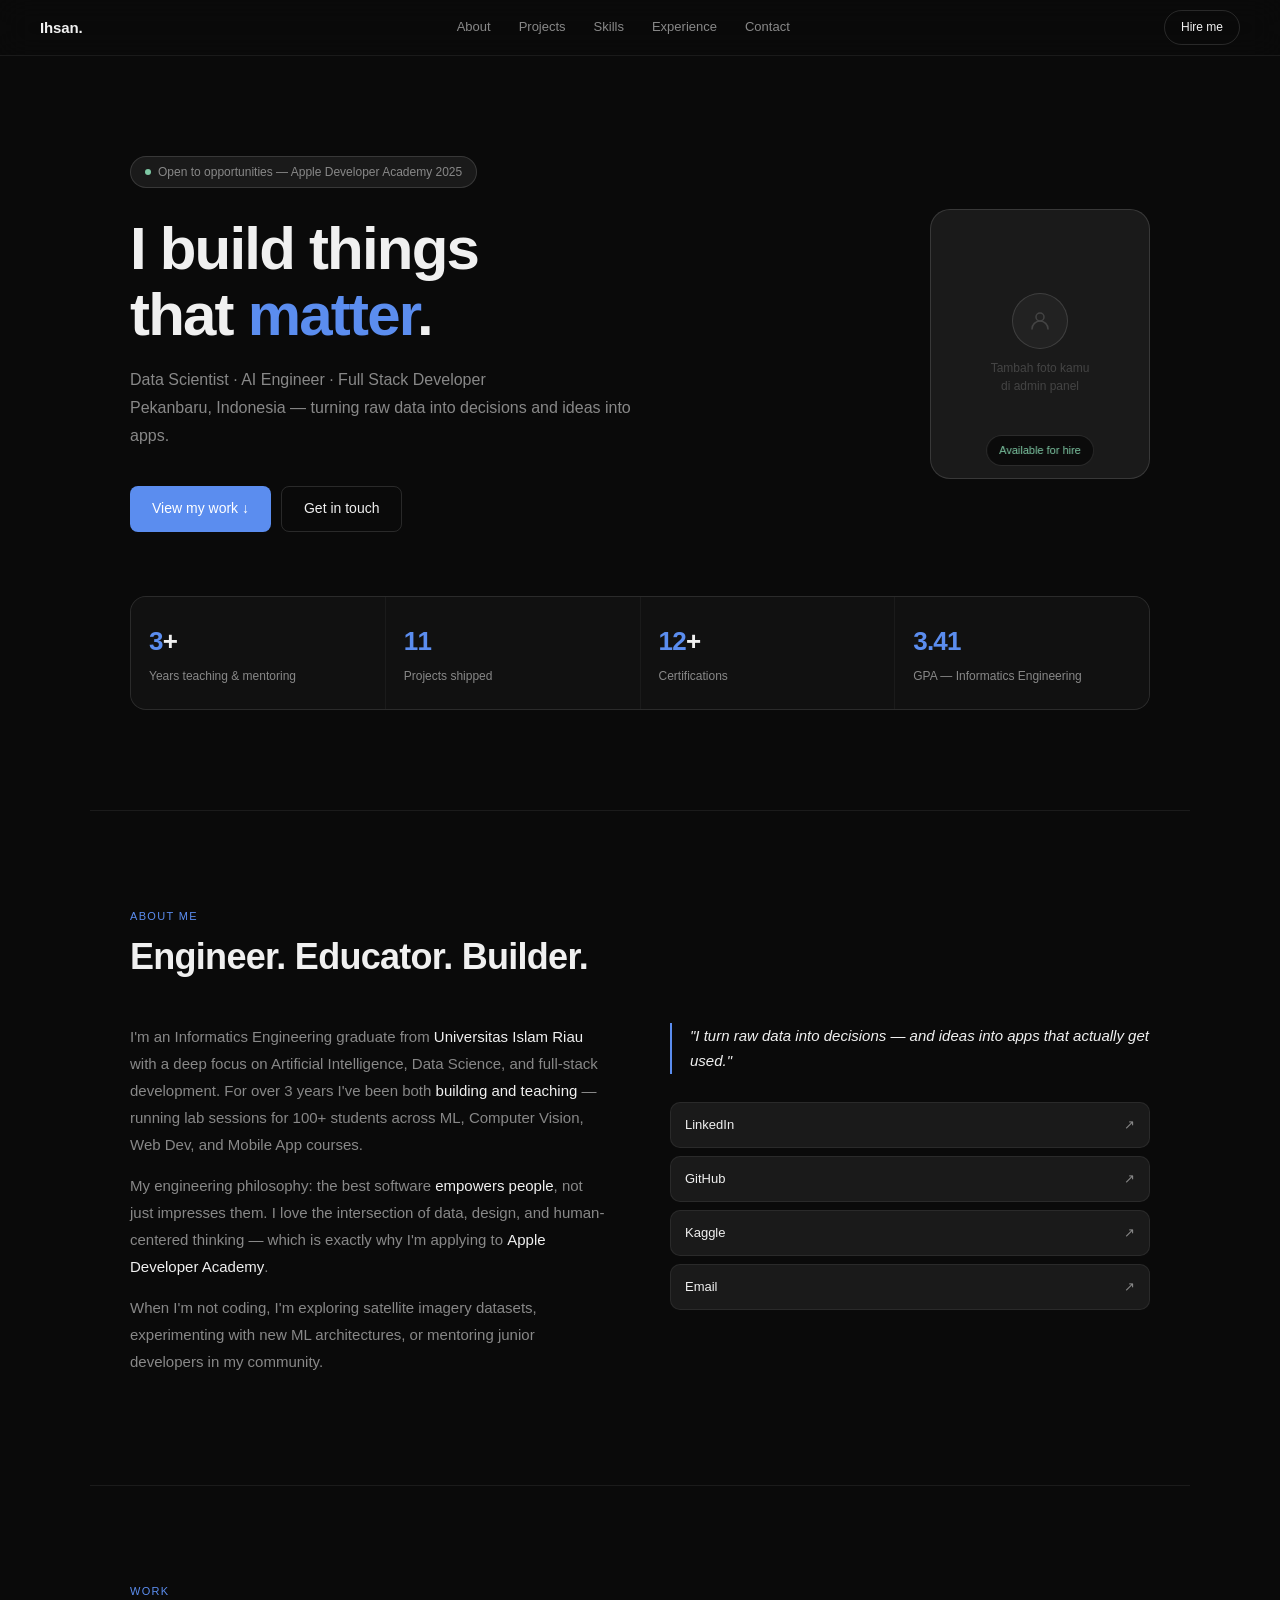
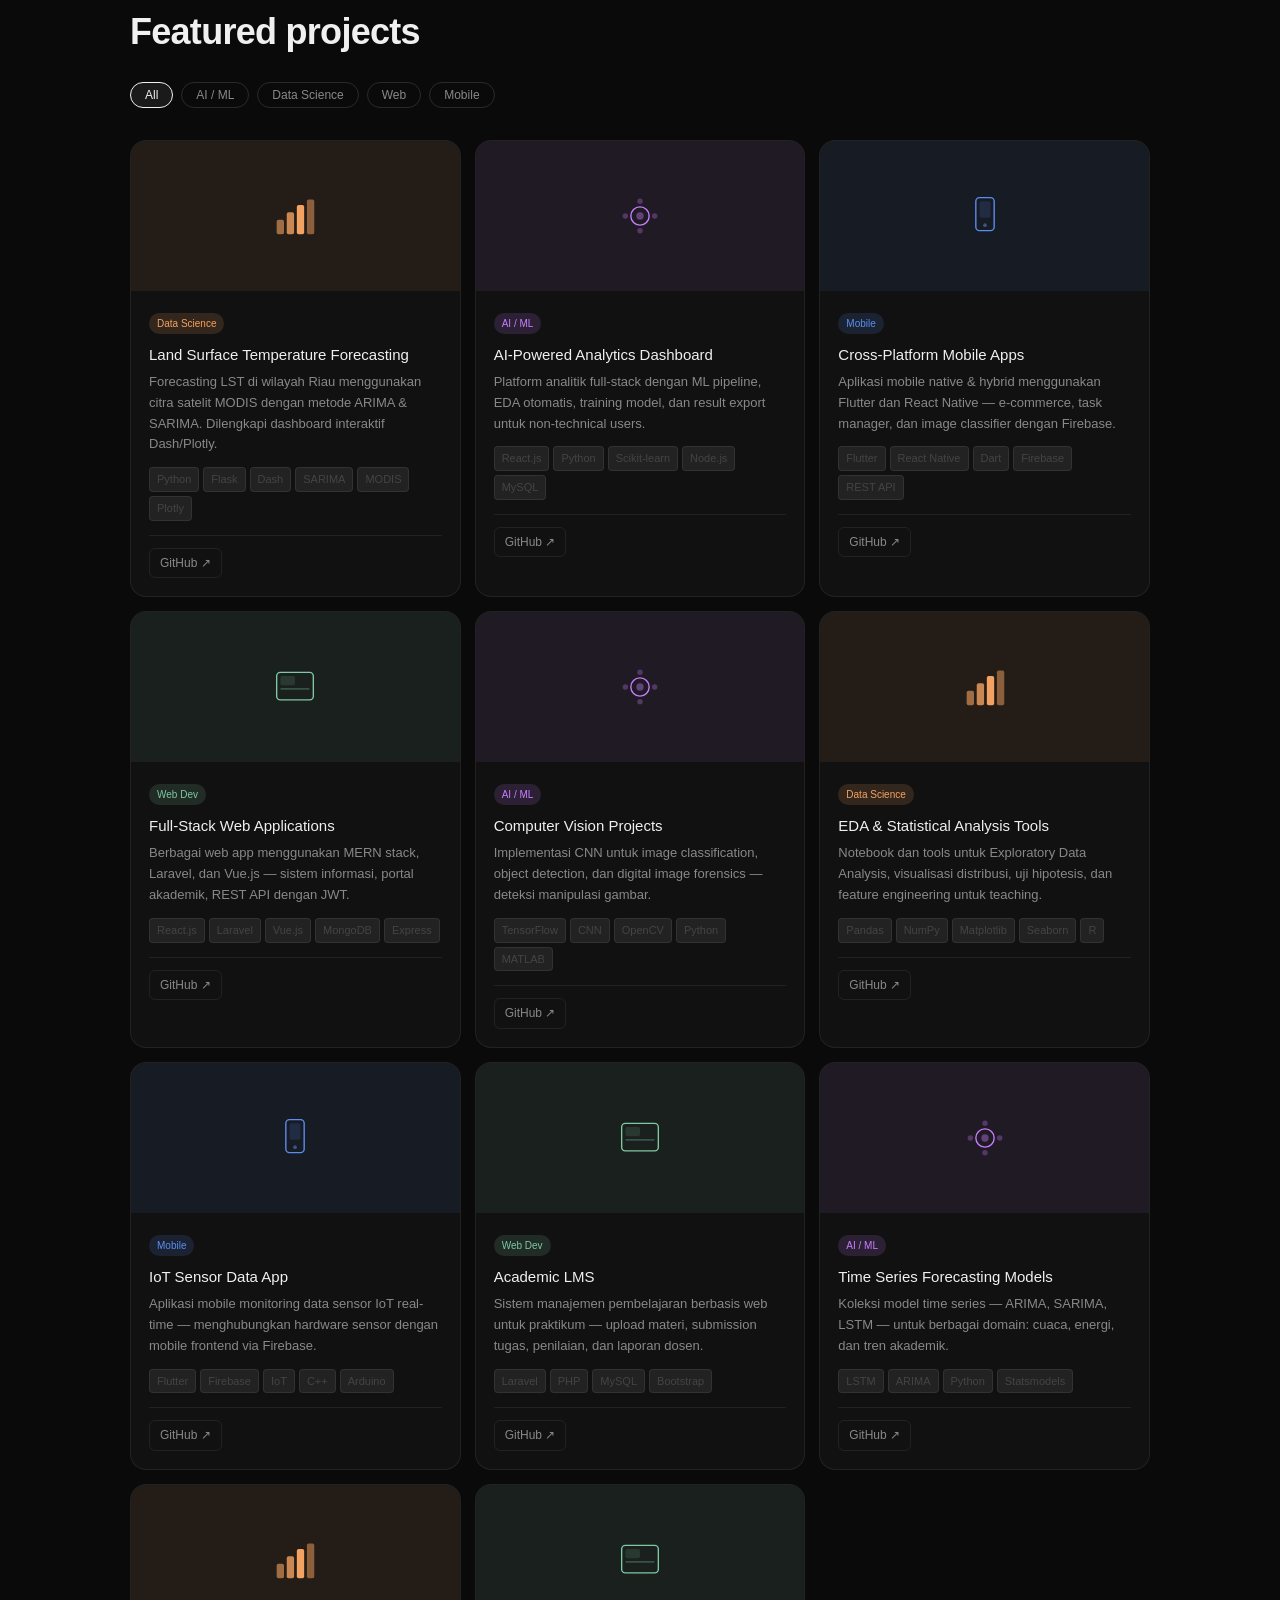
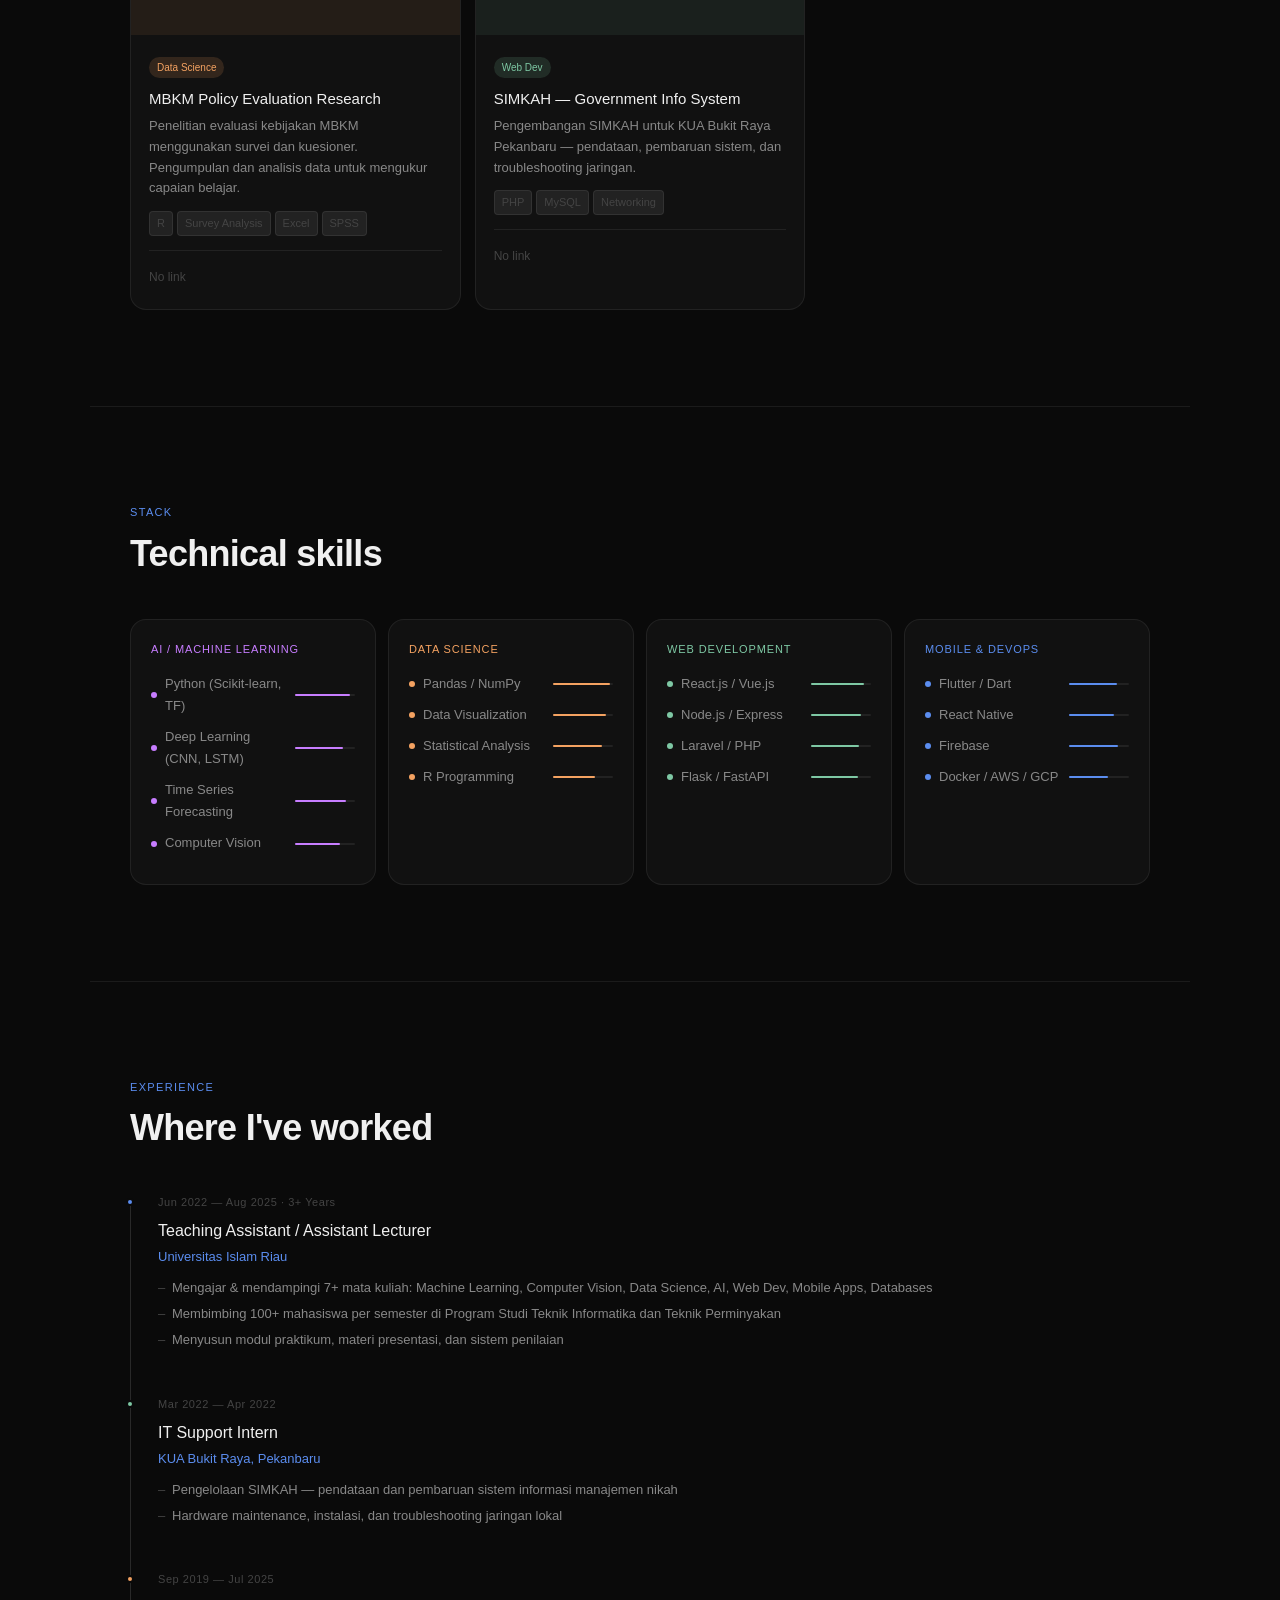
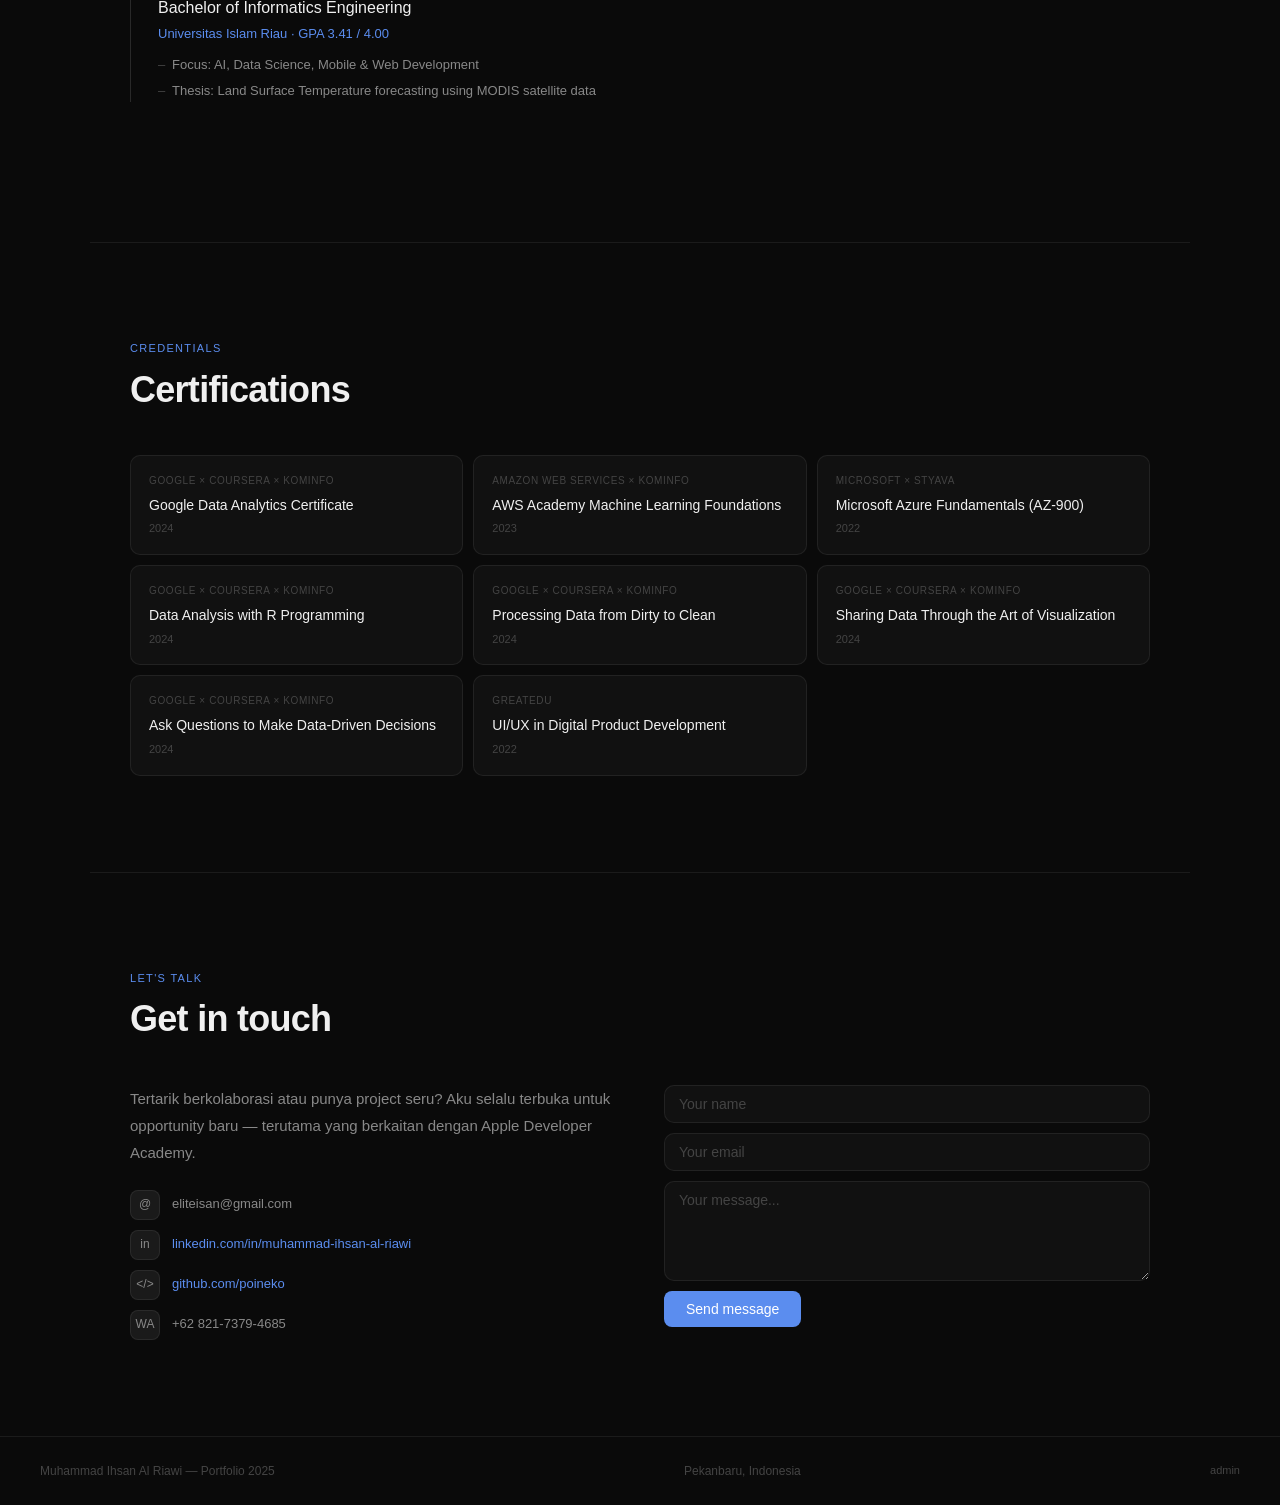
==== index.html @ a451afcf "Update index.html" ====
<!DOCTYPE html>
<html lang="en">
<head>
<meta charset="UTF-8"/>
<meta name="viewport" content="width=device-width, initial-scale=1.0"/>
<title>Muhammad Ihsan Al Riawi — Portfolio</title>
<style>
  :root {
    --bg: #0a0a0a; --bg2: #111; --bg3: #1a1a1a; --bg4: #222;
    --line: rgba(255,255,255,0.07); --line2: rgba(255,255,255,0.13);
    --text: #f0f0f0; --muted: #888; --hint: #444;
    --accent: #5B8DEF; --accent2: #7EC8A4; --accent3: #F4A261; --accent4: #C77DFF;
    --cat-mobile: #5B8DEF; --cat-web: #7EC8A4; --cat-ai: #C77DFF; --cat-ds: #F4A261;
    --r: 10px; --rl: 16px;
  }
  *, *::before, *::after { box-sizing: border-box; margin: 0; padding: 0; }
  html { scroll-behavior: smooth; }
  body { background: var(--bg); color: var(--text); font-family: -apple-system,'SF Pro Text','Helvetica Neue',Arial,sans-serif; font-size: 15px; line-height: 1.7; -webkit-font-smoothing: antialiased; }
  a { color: inherit; text-decoration: none; }

  nav {
    position: sticky; top: 0; z-index: 100;
    background: rgba(10,10,10,0.9); backdrop-filter: blur(16px);
    border-bottom: 0.5px solid var(--line);
    display: flex; align-items: center; justify-content: space-between;
    padding: 0 40px; height: 56px;
  }
  .nav-logo { font-size: 15px; font-weight: 600; letter-spacing: -0.01em; }
  .nav-links { display: flex; gap: 28px; }
  .nav-links a { font-size: 13px; color: var(--muted); transition: color .2s; }
  .nav-links a:hover { color: var(--text); }
  .nav-cta { font-size: 12px; font-weight: 500; padding: 6px 16px; border: 0.5px solid var(--line2); border-radius: 20px; color: var(--text); background: transparent; cursor: pointer; transition: all .2s; }
  .nav-cta:hover { background: var(--bg3); border-color: var(--accent); color: var(--accent); }

  section { padding: 96px 40px; max-width: 1100px; margin: 0 auto; }
  .section-label { font-size: 11px; font-weight: 500; letter-spacing: 0.12em; color: var(--accent); text-transform: uppercase; margin-bottom: 10px; }
  h1 { font-size: clamp(34px, 5.5vw, 60px); font-weight: 600; line-height: 1.1; letter-spacing: -0.03em; }
  h2 { font-size: clamp(24px, 3.5vw, 36px); font-weight: 600; line-height: 1.2; letter-spacing: -0.02em; }

  /* HERO */
  #hero { padding-top: 100px; padding-bottom: 100px; }
  .hero-inner { display: grid; grid-template-columns: 1fr auto; gap: 60px; align-items: center; }
  .hero-badge { display: inline-flex; align-items: center; gap: 7px; background: var(--bg3); border: 0.5px solid var(--line2); border-radius: 20px; padding: 5px 14px; font-size: 12px; color: var(--muted); margin-bottom: 28px; }
  .hero-badge-dot { width: 6px; height: 6px; border-radius: 50%; background: var(--accent2); }
  .hero-title { margin-bottom: 18px; }
  .hero-title span { color: var(--accent); }
  .hero-sub { font-size: 16px; color: var(--muted); max-width: 520px; line-height: 1.75; margin-bottom: 36px; }
  .hero-actions { display: flex; gap: 10px; flex-wrap: wrap; }
  .btn-primary { display: inline-flex; align-items: center; gap: 8px; background: var(--accent); color: #fff; font-size: 14px; font-weight: 500; padding: 10px 22px; border-radius: 8px; border: none; cursor: pointer; transition: opacity .2s; }
  .btn-primary:hover { opacity: .85; }
  .btn-ghost { display: inline-flex; align-items: center; gap: 8px; background: transparent; color: var(--text); font-size: 14px; font-weight: 500; padding: 10px 22px; border-radius: 8px; border: 0.5px solid var(--line2); cursor: pointer; transition: all .2s; }
  .btn-ghost:hover { background: var(--bg3); border-color: var(--accent); }

  /* PHOTO */
  .hero-photo-wrap { flex-shrink: 0; }
  .hero-photo {
    width: 220px; height: 270px; border-radius: 20px;
    border: 0.5px solid var(--line2); overflow: hidden;
    background: var(--bg3); position: relative;
  }
  .hero-photo img { width: 100%; height: 100%; object-fit: cover; object-position: top center; display: block; }
  .hero-photo-placeholder {
    width: 100%; height: 100%; display: flex; flex-direction: column;
    align-items: center; justify-content: center; gap: 10px;
  }
  .photo-icon { width: 56px; height: 56px; border-radius: 50%; background: var(--bg4); border: 0.5px solid var(--line2); display: flex; align-items: center; justify-content: center; }
  .photo-label { font-size: 12px; color: var(--hint); text-align: center; line-height: 1.5; }
  .hero-photo-badge {
    position: absolute; bottom: 12px; left: 50%; transform: translateX(-50%);
    background: rgba(10,10,10,0.85); backdrop-filter: blur(8px);
    border: 0.5px solid var(--line2); border-radius: 20px;
    padding: 5px 12px; white-space: nowrap;
    font-size: 11px; font-weight: 500; color: var(--accent2);
  }

  /* STATS */
  .hero-stats { display: grid; grid-template-columns: repeat(4,1fr); gap: 1px; background: var(--line); border: 0.5px solid var(--line); border-radius: var(--rl); overflow: hidden; margin-top: 64px; }
  .stat-cell { background: var(--bg2); padding: 22px 18px; }
  .stat-num { font-size: 26px; font-weight: 600; letter-spacing: -0.03em; }
  .stat-num span { color: var(--accent); }
  .stat-label { font-size: 12px; color: var(--muted); margin-top: 3px; }

  /* ABOUT */
  #about { border-top: 0.5px solid var(--line); }
  .about-grid { display: grid; grid-template-columns: 1fr 1fr; gap: 60px; align-items: start; margin-top: 44px; }
  .about-text p { color: var(--muted); margin-bottom: 14px; font-size: 15px; line-height: 1.8; }
  .about-text p strong { color: var(--text); font-weight: 500; }
  .about-quote { border-left: 2px solid var(--accent); padding-left: 18px; font-size: 15px; font-style: italic; color: var(--text); line-height: 1.7; margin-bottom: 28px; }
  .about-links { display: flex; flex-direction: column; gap: 8px; }
  .about-link { display: flex; align-items: center; justify-content: space-between; padding: 11px 14px; background: var(--bg3); border: 0.5px solid var(--line); border-radius: var(--r); font-size: 13px; color: var(--muted); transition: all .2s; }
  .about-link:hover { border-color: var(--line2); color: var(--text); }
  .about-link-name { font-weight: 500; color: var(--text); }

  /* PROJECTS */
  #projects { border-top: 0.5px solid var(--line); }
  .filter-bar { display: flex; gap: 8px; flex-wrap: wrap; margin: 28px 0 32px; }
  .filter-btn { font-size: 12px; font-weight: 500; padding: 5px 14px; border-radius: 20px; border: 0.5px solid var(--line2); background: transparent; color: var(--muted); cursor: pointer; transition: all .18s; }
  .filter-btn.active, .filter-btn:hover { color: var(--text); border-color: var(--text); background: var(--bg3); }
  .filter-btn[data-cat="mobile"].active { border-color: var(--cat-mobile); color: var(--cat-mobile); background: rgba(91,141,239,.1); }
  .filter-btn[data-cat="web"].active    { border-color: var(--cat-web); color: var(--cat-web); background: rgba(126,200,164,.1); }
  .filter-btn[data-cat="ai"].active     { border-color: var(--cat-ai); color: var(--cat-ai); background: rgba(199,125,255,.1); }
  .filter-btn[data-cat="ds"].active     { border-color: var(--cat-ds); color: var(--cat-ds); background: rgba(244,162,97,.1); }

  .projects-grid { display: grid; grid-template-columns: repeat(auto-fill, minmax(310px,1fr)); gap: 14px; }
  .project-card { background: var(--bg2); border: 0.5px solid var(--line); border-radius: var(--rl); overflow: hidden; transition: border-color .2s, transform .2s; }
  .project-card:hover { border-color: var(--line2); transform: translateY(-2px); }
  .project-card.hidden { display: none; }

  .project-thumb { height: 150px; display: flex; align-items: center; justify-content: center; position: relative; overflow: hidden; }
  .project-thumb img { width: 100%; height: 100%; object-fit: cover; }
  .project-thumb-placeholder { display: flex; flex-direction: column; align-items: center; justify-content: center; gap: 8px; width: 100%; height: 100%; }
  .project-thumb-icon { width: 44px; height: 44px; }
  .thumb-mobile { background: rgba(91,141,239,.08); }
  .thumb-web    { background: rgba(126,200,164,.08); }
  .thumb-ai     { background: rgba(199,125,255,.08); }
  .thumb-ds     { background: rgba(244,162,97,.08); }
  .project-body { padding: 18px; }
  .project-cat-badge { font-size: 10px; font-weight: 500; padding: 2px 8px; border-radius: 20px; display: inline-flex; margin-bottom: 8px; }
  .badge-mobile { background: rgba(91,141,239,.15); color: #5B8DEF; }
  .badge-web    { background: rgba(126,200,164,.15); color: #7EC8A4; }
  .badge-ai     { background: rgba(199,125,255,.15); color: #C77DFF; }
  .badge-ds     { background: rgba(244,162,97,.15); color: #F4A261; }
  .project-title { font-size: 15px; font-weight: 500; color: var(--text); margin-bottom: 5px; }
  .project-desc { font-size: 13px; color: var(--muted); line-height: 1.6; margin-bottom: 12px; }
  .project-tags { display: flex; flex-wrap: wrap; gap: 4px; margin-bottom: 14px; }
  .project-tag { font-size: 11px; padding: 2px 7px; border-radius: 4px; background: var(--bg4); color: var(--hint); border: 0.5px solid var(--line); }
  .project-footer { display: flex; gap: 8px; padding-top: 12px; border-top: 0.5px solid var(--line); }
  .proj-link { font-size: 12px; color: var(--muted); display: inline-flex; align-items: center; gap: 4px; padding: 4px 10px; border: 0.5px solid var(--line); border-radius: 6px; transition: all .15s; }
  .proj-link:hover { border-color: var(--line2); color: var(--text); }

  /* SKILLS */
  #skills { border-top: 0.5px solid var(--line); }
  .skills-grid { display: grid; grid-template-columns: repeat(auto-fill, minmax(220px,1fr)); gap: 12px; margin-top: 44px; }
  .skill-group { background: var(--bg2); border: 0.5px solid var(--line); border-radius: var(--rl); padding: 20px; }
  .skill-group-label { font-size: 11px; font-weight: 500; letter-spacing: 0.08em; text-transform: uppercase; margin-bottom: 14px; }
  .skill-item { display: flex; align-items: center; gap: 8px; margin-bottom: 9px; }
  .skill-dot { width: 6px; height: 6px; border-radius: 50%; flex-shrink: 0; }
  .skill-name { font-size: 13px; color: var(--muted); flex: 1; }
  .skill-bar-wrap { width: 60px; height: 2px; background: var(--bg4); border-radius: 2px; flex-shrink: 0; }
  .skill-bar { height: 2px; border-radius: 2px; }

  /* EXPERIENCE */
  #experience { border-top: 0.5px solid var(--line); }
  .timeline { margin-top: 44px; position: relative; padding-left: 28px; }
  .timeline::before { content: ''; position: absolute; left: 0; top: 8px; bottom: 0; width: 0.5px; background: var(--line2); }
  .timeline-item { position: relative; margin-bottom: 44px; }
  .timeline-dot { position: absolute; left: -32px; top: 5px; width: 8px; height: 8px; border-radius: 50%; background: var(--accent); border: 2px solid var(--bg); }
  .timeline-period { font-size: 11px; color: var(--hint); margin-bottom: 5px; font-weight: 500; letter-spacing: 0.05em; }
  .timeline-role { font-size: 16px; font-weight: 500; color: var(--text); margin-bottom: 2px; }
  .timeline-org { font-size: 13px; color: var(--accent); margin-bottom: 10px; }
  .timeline-bullets { list-style: none; }
  .timeline-bullets li { font-size: 13px; color: var(--muted); padding-left: 14px; position: relative; margin-bottom: 5px; line-height: 1.6; }
  .timeline-bullets li::before { content: '–'; position: absolute; left: 0; color: var(--hint); }

  /* CERTS */
  #certifications { border-top: 0.5px solid var(--line); }
  .certs-grid { display: grid; grid-template-columns: repeat(auto-fill, minmax(250px,1fr)); gap: 10px; margin-top: 44px; }
  .cert-card { background: var(--bg2); border: 0.5px solid var(--line); border-radius: var(--r); padding: 16px 18px; transition: border-color .2s; }
  .cert-card:hover { border-color: var(--line2); }
  .cert-issuer { font-size: 10px; font-weight: 500; letter-spacing: 0.06em; color: var(--hint); text-transform: uppercase; margin-bottom: 7px; }
  .cert-name { font-size: 14px; font-weight: 500; color: var(--text); margin-bottom: 4px; line-height: 1.4; }
  .cert-year { font-size: 11px; color: var(--hint); }

  /* CONTACT */
  #contact { border-top: 0.5px solid var(--line); }
  .contact-wrap { margin-top: 44px; display: grid; grid-template-columns: 1fr 1fr; gap: 48px; align-items: start; }
  .contact-intro { font-size: 15px; color: var(--muted); line-height: 1.8; margin-bottom: 24px; }
  .contact-info-list { display: flex; flex-direction: column; gap: 10px; }
  .contact-info-item { display: flex; align-items: center; gap: 12px; font-size: 13px; color: var(--muted); }
  .contact-info-icon { width: 30px; height: 30px; border-radius: 8px; background: var(--bg3); border: 0.5px solid var(--line); display: flex; align-items: center; justify-content: center; font-size: 12px; font-weight: 500; flex-shrink: 0; color: var(--muted); }
  .contact-form { display: flex; flex-direction: column; gap: 10px; }
  .contact-form input, .contact-form textarea { background: var(--bg2); border: 0.5px solid var(--line); border-radius: var(--r); padding: 10px 14px; color: var(--text); font-size: 14px; font-family: inherit; outline: none; transition: border-color .2s; resize: vertical; }
  .contact-form input:focus, .contact-form textarea:focus { border-color: var(--accent); }
  .contact-form input::placeholder, .contact-form textarea::placeholder { color: var(--hint); }
  .contact-form textarea { min-height: 100px; }
  .send-btn { align-self: flex-start; background: var(--accent); color: #fff; font-size: 14px; font-weight: 500; padding: 10px 22px; border: none; border-radius: 8px; cursor: pointer; transition: opacity .2s; }
  .send-btn:hover { opacity: .85; }
  .form-success { display: none; background: rgba(126,200,164,.1); border: 0.5px solid rgba(126,200,164,.3); border-radius: var(--r); padding: 12px 16px; font-size: 13px; color: var(--accent2); }

  footer { border-top: 0.5px solid var(--line); padding: 24px 40px; display: flex; align-items: center; justify-content: space-between; font-size: 12px; color: var(--hint); }

  @media (max-width: 768px) {
    nav { padding: 0 20px; }
    .nav-links { display: none; }
    section { padding: 64px 20px; }
    .hero-inner { grid-template-columns: 1fr; }
    .hero-photo-wrap { display: none; }
    .hero-stats { grid-template-columns: repeat(2,1fr); }
    .about-grid { grid-template-columns: 1fr; gap: 32px; }
    .projects-grid { grid-template-columns: 1fr; }
    .contact-wrap { grid-template-columns: 1fr; }
    footer { flex-direction: column; gap: 6px; text-align: center; }
  }
</style>
</head>
<body>

<nav>
  <span class="nav-logo">Ihsan.</span>
  <div class="nav-links">
    <a href="#about">About</a>
    <a href="#projects">Projects</a>
    <a href="#skills">Skills</a>
    <a href="#experience">Experience</a>
    <a href="#contact">Contact</a>
  </div>
  <a href="mailto:eliteisan@gmail.com" class="nav-cta">Hire me</a>
</nav>

<!-- HERO -->
<section id="hero">
  <div class="hero-inner">
    <div class="hero-left">
      <div class="hero-badge">
        <div class="hero-badge-dot"></div>
        Open to opportunities — Apple Developer Academy 2025
      </div>
      <h1 class="hero-title">
        I build things<br>that <span>matter</span>.
      </h1>
      <p class="hero-sub">
        Data Scientist · AI Engineer · Full Stack Developer<br>
        Pekanbaru, Indonesia — turning raw data into decisions and ideas into apps.
      </p>
      <div class="hero-actions">
        <a href="#projects" class="btn-primary">View my work ↓</a>
        <a href="#contact" class="btn-ghost">Get in touch</a>
      </div>
    </div>
    <div class="hero-photo-wrap">
      <div class="hero-photo" id="heroPhotoWrap">
        <!-- Ganti src dengan path foto kamu, contoh: src="foto.jpg" -->
        <img src="" id="heroPhotoImg" alt="Muhammad Ihsan Al Riawi" style="display:none;"
             onerror="this.style.display='none'; document.getElementById('heroPh').style.display='flex';">
        <div class="hero-photo-placeholder" id="heroPh">
          <div class="photo-icon">
            <svg width="24" height="24" viewBox="0 0 24 24" fill="none" style="width:24px;height:24px;">
              <circle cx="12" cy="8" r="4" stroke="#444" stroke-width="1.5"/>
              <path d="M4 20 C4 15.6 7.6 12 12 12 C16.4 12 20 15.6 20 20" stroke="#444" stroke-width="1.5" stroke-linecap="round"/>
            </svg>
          </div>
          <span class="photo-label">Tambah foto kamu<br>di admin panel</span>
        </div>
        <div class="hero-photo-badge">Available for hire</div>
      </div>
    </div>
  </div>

  <div class="hero-stats">
    <div class="stat-cell">
      <div class="stat-num"><span>3</span>+</div>
      <div class="stat-label">Years teaching & mentoring</div>
    </div>
    <div class="stat-cell">
      <div class="stat-num" id="statProjects"><span>0</span></div>
      <div class="stat-label">Projects shipped</div>
    </div>
    <div class="stat-cell">
      <div class="stat-num"><span>12</span>+</div>
      <div class="stat-label">Certifications</div>
    </div>
    <div class="stat-cell">
      <div class="stat-num"><span>3.41</span></div>
      <div class="stat-label">GPA — Informatics Engineering</div>
    </div>
  </div>
</section>

<!-- ABOUT -->
<section id="about">
  <div class="section-label">About me</div>
  <h2>Engineer. Educator. Builder.</h2>
  <div class="about-grid">
    <div class="about-text">
      <p>I'm an Informatics Engineering graduate from <strong>Universitas Islam Riau</strong> with a deep focus on Artificial Intelligence, Data Science, and full-stack development. For over 3 years I've been both <strong>building and teaching</strong> — running lab sessions for 100+ students across ML, Computer Vision, Web Dev, and Mobile App courses.</p>
      <p>My engineering philosophy: the best software <strong>empowers people</strong>, not just impresses them. I love the intersection of data, design, and human-centered thinking — which is exactly why I'm applying to <strong>Apple Developer Academy</strong>.</p>
      <p>When I'm not coding, I'm exploring satellite imagery datasets, experimenting with new ML architectures, or mentoring junior developers in my community.</p>
    </div>
    <div>
      <blockquote class="about-quote">"I turn raw data into decisions — and ideas into apps that actually get used."</blockquote>
      <div class="about-links">
        <a href="https://linkedin.com/in/muhammad-ihsan-al-riawi" class="about-link" target="_blank"><span class="about-link-name">LinkedIn</span><span>↗</span></a>
        <a href="https://github.com/poineko" class="about-link" target="_blank"><span class="about-link-name">GitHub</span><span>↗</span></a>
        <a href="https://kaggle.com/itpoii" class="about-link" target="_blank"><span class="about-link-name">Kaggle</span><span>↗</span></a>
        <a href="mailto:eliteisan@gmail.com" class="about-link"><span class="about-link-name">Email</span><span>↗</span></a>
      </div>
    </div>
  </div>
</section>

<!-- PROJECTS -->
<section id="projects">
  <div class="section-label">Work</div>
  <h2>Featured projects</h2>
  <div class="filter-bar">
    <button class="filter-btn active" data-cat="all">All</button>
    <button class="filter-btn" data-cat="ai">AI / ML</button>
    <button class="filter-btn" data-cat="ds">Data Science</button>
    <button class="filter-btn" data-cat="web">Web</button>
    <button class="filter-btn" data-cat="mobile">Mobile</button>
  </div>
  <div class="projects-grid" id="projectsGrid"></div>
</section>

<!-- SKILLS -->
<section id="skills">
  <div class="section-label">Stack</div>
  <h2>Technical skills</h2>
  <div class="skills-grid">
    <div class="skill-group">
      <div class="skill-group-label" style="color:var(--cat-ai)">AI / Machine Learning</div>
      <div class="skill-item"><div class="skill-dot" style="background:var(--cat-ai)"></div><span class="skill-name">Python (Scikit-learn, TF)</span><div class="skill-bar-wrap"><div class="skill-bar" style="width:92%;background:var(--cat-ai)"></div></div></div>
      <div class="skill-item"><div class="skill-dot" style="background:var(--cat-ai)"></div><span class="skill-name">Deep Learning (CNN, LSTM)</span><div class="skill-bar-wrap"><div class="skill-bar" style="width:80%;background:var(--cat-ai)"></div></div></div>
      <div class="skill-item"><div class="skill-dot" style="background:var(--cat-ai)"></div><span class="skill-name">Time Series Forecasting</span><div class="skill-bar-wrap"><div class="skill-bar" style="width:85%;background:var(--cat-ai)"></div></div></div>
      <div class="skill-item"><div class="skill-dot" style="background:var(--cat-ai)"></div><span class="skill-name">Computer Vision</span><div class="skill-bar-wrap"><div class="skill-bar" style="width:75%;background:var(--cat-ai)"></div></div></div>
    </div>
    <div class="skill-group">
      <div class="skill-group-label" style="color:var(--cat-ds)">Data Science</div>
      <div class="skill-item"><div class="skill-dot" style="background:var(--cat-ds)"></div><span class="skill-name">Pandas / NumPy</span><div class="skill-bar-wrap"><div class="skill-bar" style="width:95%;background:var(--cat-ds)"></div></div></div>
      <div class="skill-item"><div class="skill-dot" style="background:var(--cat-ds)"></div><span class="skill-name">Data Visualization</span><div class="skill-bar-wrap"><div class="skill-bar" style="width:88%;background:var(--cat-ds)"></div></div></div>
      <div class="skill-item"><div class="skill-dot" style="background:var(--cat-ds)"></div><span class="skill-name">Statistical Analysis</span><div class="skill-bar-wrap"><div class="skill-bar" style="width:82%;background:var(--cat-ds)"></div></div></div>
      <div class="skill-item"><div class="skill-dot" style="background:var(--cat-ds)"></div><span class="skill-name">R Programming</span><div class="skill-bar-wrap"><div class="skill-bar" style="width:70%;background:var(--cat-ds)"></div></div></div>
    </div>
    <div class="skill-group">
      <div class="skill-group-label" style="color:var(--cat-web)">Web Development</div>
      <div class="skill-item"><div class="skill-dot" style="background:var(--cat-web)"></div><span class="skill-name">React.js / Vue.js</span><div class="skill-bar-wrap"><div class="skill-bar" style="width:88%;background:var(--cat-web)"></div></div></div>
      <div class="skill-item"><div class="skill-dot" style="background:var(--cat-web)"></div><span class="skill-name">Node.js / Express</span><div class="skill-bar-wrap"><div class="skill-bar" style="width:83%;background:var(--cat-web)"></div></div></div>
      <div class="skill-item"><div class="skill-dot" style="background:var(--cat-web)"></div><span class="skill-name">Laravel / PHP</span><div class="skill-bar-wrap"><div class="skill-bar" style="width:80%;background:var(--cat-web)"></div></div></div>
      <div class="skill-item"><div class="skill-dot" style="background:var(--cat-web)"></div><span class="skill-name">Flask / FastAPI</span><div class="skill-bar-wrap"><div class="skill-bar" style="width:78%;background:var(--cat-web)"></div></div></div>
    </div>
    <div class="skill-group">
      <div class="skill-group-label" style="color:var(--cat-mobile)">Mobile & DevOps</div>
      <div class="skill-item"><div class="skill-dot" style="background:var(--cat-mobile)"></div><span class="skill-name">Flutter / Dart</span><div class="skill-bar-wrap"><div class="skill-bar" style="width:80%;background:var(--cat-mobile)"></div></div></div>
      <div class="skill-item"><div class="skill-dot" style="background:var(--cat-mobile)"></div><span class="skill-name">React Native</span><div class="skill-bar-wrap"><div class="skill-bar" style="width:75%;background:var(--cat-mobile)"></div></div></div>
      <div class="skill-item"><div class="skill-dot" style="background:var(--cat-mobile)"></div><span class="skill-name">Firebase</span><div class="skill-bar-wrap"><div class="skill-bar" style="width:82%;background:var(--cat-mobile)"></div></div></div>
      <div class="skill-item"><div class="skill-dot" style="background:var(--cat-mobile)"></div><span class="skill-name">Docker / AWS / GCP</span><div class="skill-bar-wrap"><div class="skill-bar" style="width:65%;background:var(--cat-mobile)"></div></div></div>
    </div>
  </div>
</section>

<!-- EXPERIENCE -->
<section id="experience">
  <div class="section-label">Experience</div>
  <h2>Where I've worked</h2>
  <div class="timeline">
    <div class="timeline-item">
      <div class="timeline-dot"></div>
      <div class="timeline-period">Jun 2022 — Aug 2025 · 3+ Years</div>
      <div class="timeline-role">Teaching Assistant / Assistant Lecturer</div>
      <div class="timeline-org">Universitas Islam Riau</div>
      <ul class="timeline-bullets">
        <li>Mengajar & mendampingi 7+ mata kuliah: Machine Learning, Computer Vision, Data Science, AI, Web Dev, Mobile Apps, Databases</li>
        <li>Membimbing 100+ mahasiswa per semester di Program Studi Teknik Informatika dan Teknik Perminyakan</li>
        <li>Menyusun modul praktikum, materi presentasi, dan sistem penilaian</li>
      </ul>
    </div>
    <div class="timeline-item">
      <div class="timeline-dot" style="background:var(--accent2)"></div>
      <div class="timeline-period">Mar 2022 — Apr 2022</div>
      <div class="timeline-role">IT Support Intern</div>
      <div class="timeline-org">KUA Bukit Raya, Pekanbaru</div>
      <ul class="timeline-bullets">
        <li>Pengelolaan SIMKAH — pendataan dan pembaruan sistem informasi manajemen nikah</li>
        <li>Hardware maintenance, instalasi, dan troubleshooting jaringan lokal</li>
      </ul>
    </div>
    <div class="timeline-item">
      <div class="timeline-dot" style="background:var(--accent3)"></div>
      <div class="timeline-period">Sep 2019 — Jul 2025</div>
      <div class="timeline-role">Bachelor of Informatics Engineering</div>
      <div class="timeline-org">Universitas Islam Riau · GPA 3.41 / 4.00</div>
      <ul class="timeline-bullets">
        <li>Focus: AI, Data Science, Mobile & Web Development</li>
        <li>Thesis: Land Surface Temperature forecasting using MODIS satellite data</li>
      </ul>
    </div>
  </div>
</section>

<!-- CERTS -->
<section id="certifications">
  <div class="section-label">Credentials</div>
  <h2>Certifications</h2>
  <div class="certs-grid">
    <div class="cert-card"><div class="cert-issuer">Google × Coursera × KOMINFO</div><div class="cert-name">Google Data Analytics Certificate</div><div class="cert-year">2024</div></div>
    <div class="cert-card"><div class="cert-issuer">Amazon Web Services × KOMINFO</div><div class="cert-name">AWS Academy Machine Learning Foundations</div><div class="cert-year">2023</div></div>
    <div class="cert-card"><div class="cert-issuer">Microsoft × Styava</div><div class="cert-name">Microsoft Azure Fundamentals (AZ-900)</div><div class="cert-year">2022</div></div>
    <div class="cert-card"><div class="cert-issuer">Google × Coursera × KOMINFO</div><div class="cert-name">Data Analysis with R Programming</div><div class="cert-year">2024</div></div>
    <div class="cert-card"><div class="cert-issuer">Google × Coursera × KOMINFO</div><div class="cert-name">Processing Data from Dirty to Clean</div><div class="cert-year">2024</div></div>
    <div class="cert-card"><div class="cert-issuer">Google × Coursera × KOMINFO</div><div class="cert-name">Sharing Data Through the Art of Visualization</div><div class="cert-year">2024</div></div>
    <div class="cert-card"><div class="cert-issuer">Google × Coursera × KOMINFO</div><div class="cert-name">Ask Questions to Make Data-Driven Decisions</div><div class="cert-year">2024</div></div>
    <div class="cert-card"><div class="cert-issuer">GreatEdu</div><div class="cert-name">UI/UX in Digital Product Development</div><div class="cert-year">2022</div></div>
  </div>
</section>

<!-- CONTACT -->
<section id="contact">
  <div class="section-label">Let's talk</div>
  <h2>Get in touch</h2>
  <div class="contact-wrap">
    <div>
      <p class="contact-intro">Tertarik berkolaborasi atau punya project seru? Aku selalu terbuka untuk opportunity baru — terutama yang berkaitan dengan Apple Developer Academy.</p>
      <div class="contact-info-list">
        <div class="contact-info-item"><div class="contact-info-icon">@</div><span>eliteisan@gmail.com</span></div>
        <div class="contact-info-item"><div class="contact-info-icon">in</div><a href="https://linkedin.com/in/muhammad-ihsan-al-riawi" target="_blank" style="color:var(--accent)">linkedin.com/in/muhammad-ihsan-al-riawi</a></div>
        <div class="contact-info-item"><div class="contact-info-icon">&lt;/&gt;</div><a href="https://github.com/poineko" target="_blank" style="color:var(--accent)">github.com/poineko</a></div>
        <div class="contact-info-item"><div class="contact-info-icon">WA</div><span>+62 821-7379-4685</span></div>
      </div>
    </div>
    <div>
      <!-- GANTI "YOUR_FORM_ID" dengan ID dari formspree.io setelah daftar gratis -->
      <form class="contact-form" id="contactForm" action="https://formspree.io/f/YOUR_FORM_ID" method="POST">
        <input type="text" name="name" placeholder="Your name" required/>
        <input type="email" name="email" placeholder="Your email" required/>
        <textarea name="message" placeholder="Your message..." required></textarea>
        <button type="submit" class="send-btn">Send message</button>
      </form>
      <div class="form-success" id="formSuccess">Pesan terkirim! Aku akan balas secepatnya.</div>
    </div>
  </div>
</section>

<footer>
  <span>Muhammad Ihsan Al Riawi — Portfolio 2025</span>
  <span>Pekanbaru, Indonesia</span>
  <a href="admin.html" style="color:var(--hint); font-size:11px;">admin</a>
</footer>

<script>
const CAT_COLORS = { mobile:'#5B8DEF', web:'#7EC8A4', ai:'#C77DFF', ds:'#F4A261' };
const CAT_LABELS = { mobile:'Mobile', web:'Web Dev', ai:'AI / ML', ds:'Data Science' };
const THUMB_SVG = {
  mobile:`<svg width="44" height="44" viewBox="0 0 48 48" fill="none"><rect x="14" y="4" width="20" height="36" rx="4" stroke="#5B8DEF" stroke-width="1.5"/><rect x="18" y="8" width="12" height="18" rx="2" fill="#5B8DEF" opacity=".15"/><circle cx="24" cy="34" r="2" fill="#5B8DEF" opacity=".5"/></svg>`,
  web:`<svg width="44" height="44" viewBox="0 0 48 48" fill="none"><rect x="4" y="8" width="40" height="30" rx="4" stroke="#7EC8A4" stroke-width="1.5"/><rect x="8" y="12" width="16" height="10" rx="2" fill="#7EC8A4" opacity=".15"/><rect x="8" y="25" width="32" height="2" rx="1" fill="#7EC8A4" opacity=".3"/></svg>`,
  ai:`<svg width="44" height="44" viewBox="0 0 48 48" fill="none"><circle cx="24" cy="24" r="10" stroke="#C77DFF" stroke-width="1.5"/><circle cx="24" cy="24" r="4" fill="#C77DFF" opacity=".4"/><circle cx="8" cy="24" r="3" fill="#C77DFF" opacity=".3"/><circle cx="40" cy="24" r="3" fill="#C77DFF" opacity=".3"/><circle cx="24" cy="8" r="3" fill="#C77DFF" opacity=".3"/><circle cx="24" cy="40" r="3" fill="#C77DFF" opacity=".3"/></svg>`,
  ds:`<svg width="44" height="44" viewBox="0 0 48 48" fill="none"><rect x="4" y="28" width="8" height="16" rx="2" fill="#F4A261" opacity=".6"/><rect x="15" y="20" width="8" height="24" rx="2" fill="#F4A261" opacity=".8"/><rect x="26" y="12" width="8" height="32" rx="2" fill="#F4A261"/><rect x="37" y="6" width="8" height="38" rx="2" fill="#F4A261" opacity=".5"/></svg>`
};

function getProjects() {
  try { return JSON.parse(localStorage.getItem('ihsan_projects') || 'null') || getDefaultProjects(); }
  catch(e) { return getDefaultProjects(); }
}

function getDefaultProjects() {
  return [
    { id:1, title:'Land Surface Temperature Forecasting', category:'ds', desc:'Forecasting LST di wilayah Riau menggunakan citra satelit MODIS dengan metode ARIMA & SARIMA. Dilengkapi dashboard interaktif Dash/Plotly.', tags:['Python','Flask','Dash','SARIMA','MODIS','Plotly'], github:'https://github.com/poineko', demo:'', image:'' },
    { id:2, title:'AI-Powered Analytics Dashboard', category:'ai', desc:'Platform analitik full-stack dengan ML pipeline, EDA otomatis, training model, dan result export untuk non-technical users.', tags:['React.js','Python','Scikit-learn','Node.js','MySQL'], github:'https://github.com/poineko', demo:'', image:'' },
    { id:3, title:'Cross-Platform Mobile Apps', category:'mobile', desc:'Aplikasi mobile native & hybrid menggunakan Flutter dan React Native — e-commerce, task manager, dan image classifier dengan Firebase.', tags:['Flutter','React Native','Dart','Firebase','REST API'], github:'https://github.com/poineko', demo:'', image:'' },
    { id:4, title:'Full-Stack Web Applications', category:'web', desc:'Berbagai web app menggunakan MERN stack, Laravel, dan Vue.js — sistem informasi, portal akademik, REST API dengan JWT.', tags:['React.js','Laravel','Vue.js','MongoDB','Express'], github:'https://github.com/poineko', demo:'', image:'' },
    { id:5, title:'Computer Vision Projects', category:'ai', desc:'Implementasi CNN untuk image classification, object detection, dan digital image forensics — deteksi manipulasi gambar.', tags:['TensorFlow','CNN','OpenCV','Python','MATLAB'], github:'https://github.com/poineko', demo:'', image:'' },
    { id:6, title:'EDA & Statistical Analysis Tools', category:'ds', desc:'Notebook dan tools untuk Exploratory Data Analysis, visualisasi distribusi, uji hipotesis, dan feature engineering untuk teaching.', tags:['Pandas','NumPy','Matplotlib','Seaborn','R'], github:'https://kaggle.com/itpoii', demo:'', image:'' },
    { id:7, title:'IoT Sensor Data App', category:'mobile', desc:'Aplikasi mobile monitoring data sensor IoT real-time — menghubungkan hardware sensor dengan mobile frontend via Firebase.', tags:['Flutter','Firebase','IoT','C++','Arduino'], github:'https://github.com/poineko', demo:'', image:'' },
    { id:8, title:'Academic LMS', category:'web', desc:'Sistem manajemen pembelajaran berbasis web untuk praktikum — upload materi, submission tugas, penilaian, dan laporan dosen.', tags:['Laravel','PHP','MySQL','Bootstrap'], github:'https://github.com/poineko', demo:'', image:'' },
    { id:9, title:'Time Series Forecasting Models', category:'ai', desc:'Koleksi model time series — ARIMA, SARIMA, LSTM — untuk berbagai domain: cuaca, energi, dan tren akademik.', tags:['LSTM','ARIMA','Python','Statsmodels'], github:'https://github.com/poineko', demo:'', image:'' },
    { id:10, title:'MBKM Policy Evaluation Research', category:'ds', desc:'Penelitian evaluasi kebijakan MBKM menggunakan survei dan kuesioner. Pengumpulan dan analisis data untuk mengukur capaian belajar.', tags:['R','Survey Analysis','Excel','SPSS'], github:'', demo:'', image:'' },
    { id:11, title:'SIMKAH — Government Info System', category:'web', desc:'Pengembangan SIMKAH untuk KUA Bukit Raya Pekanbaru — pendataan, pembaruan sistem, dan troubleshooting jaringan.', tags:['PHP','MySQL','Networking'], github:'', demo:'', image:'' }
  ];
}

function renderProjects(filter='all') {
  const projects = getProjects();
  const grid = document.getElementById('projectsGrid');
  const shown = filter === 'all' ? projects : projects.filter(p => p.category === filter);
  document.getElementById('statProjects').innerHTML = `<span>${projects.length}</span>`;
  grid.innerHTML = shown.map(p => {
    const col = CAT_COLORS[p.category] || '#888';
    const lbl = CAT_LABELS[p.category] || p.category;
    const thumbClass = `thumb-${p.category}`;
    const thumbContent = p.image
      ? `<img src="${p.image}" alt="${p.title}" onerror="this.parentNode.innerHTML='<div class=project-thumb-placeholder>${THUMB_SVG[p.category]||''}</div>'">`
      : `<div class="project-thumb-placeholder">${THUMB_SVG[p.category]||''}</div>`;
    const links = [
      p.github ? `<a href="${p.github}" class="proj-link" target="_blank">GitHub ↗</a>` : '',
      p.demo   ? `<a href="${p.demo}" class="proj-link" target="_blank">Demo ↗</a>` : ''
    ].filter(Boolean).join('') || `<span style="font-size:12px;color:var(--hint);padding:4px 0">No link</span>`;
    return `<div class="project-card" data-cat="${p.category}">
      <div class="project-thumb ${thumbClass}">${thumbContent}</div>
      <div class="project-body">
        <span class="project-cat-badge badge-${p.category}">${lbl}</span>
        <div class="project-title">${p.title}</div>
        <div class="project-desc">${p.desc}</div>
        <div class="project-tags">${p.tags.map(t=>`<span class="project-tag">${t}</span>`).join('')}</div>
        <div class="project-footer">${links}</div>
      </div>
    </div>`;
  }).join('');
}

document.querySelectorAll('.filter-btn').forEach(btn => {
  btn.addEventListener('click', () => {
    document.querySelectorAll('.filter-btn').forEach(b => b.classList.remove('active'));
    btn.classList.add('active');
    renderProjects(btn.dataset.cat);
  });
});

document.getElementById('contactForm').addEventListener('submit', async function(e) {
  e.preventDefault();
  const btn = this.querySelector('button');
  btn.textContent = 'Sending...';
  try {
    const res = await fetch(this.action, { method:'POST', body: new FormData(this), headers:{'Accept':'application/json'} });
    if (res.ok) { this.reset(); this.style.display='none'; document.getElementById('formSuccess').style.display='block'; }
    else { btn.textContent = 'Send message'; alert('Gagal terkirim. Coba email langsung ke eliteisan@gmail.com'); }
  } catch(err) { btn.textContent = 'Send message'; }
});

renderProjects();

const img = document.getElementById('heroPhotoImg');
const saved = localStorage.getItem('ihsan_photo');
if (saved) { img.src = saved; img.style.display = 'block'; document.getElementById('heroPh').style.display = 'none'; }
</script>
</body>
</html>
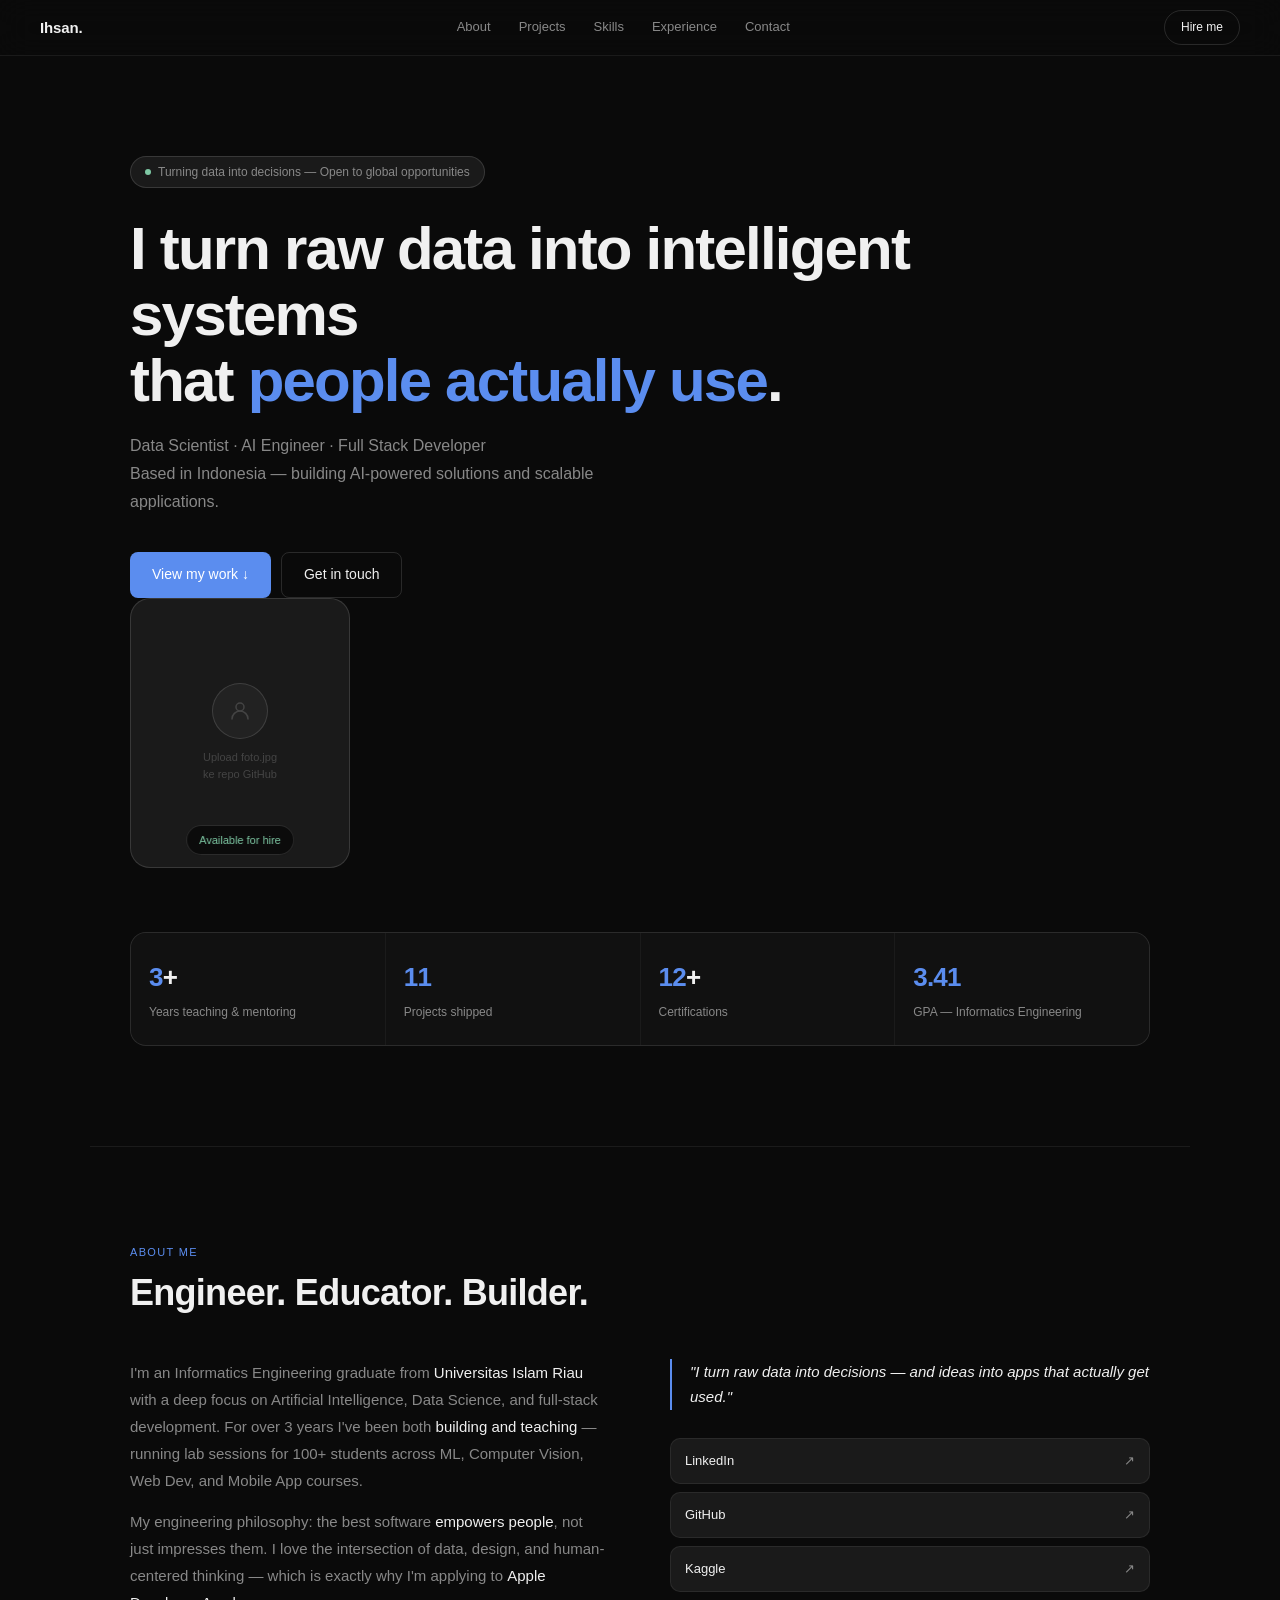
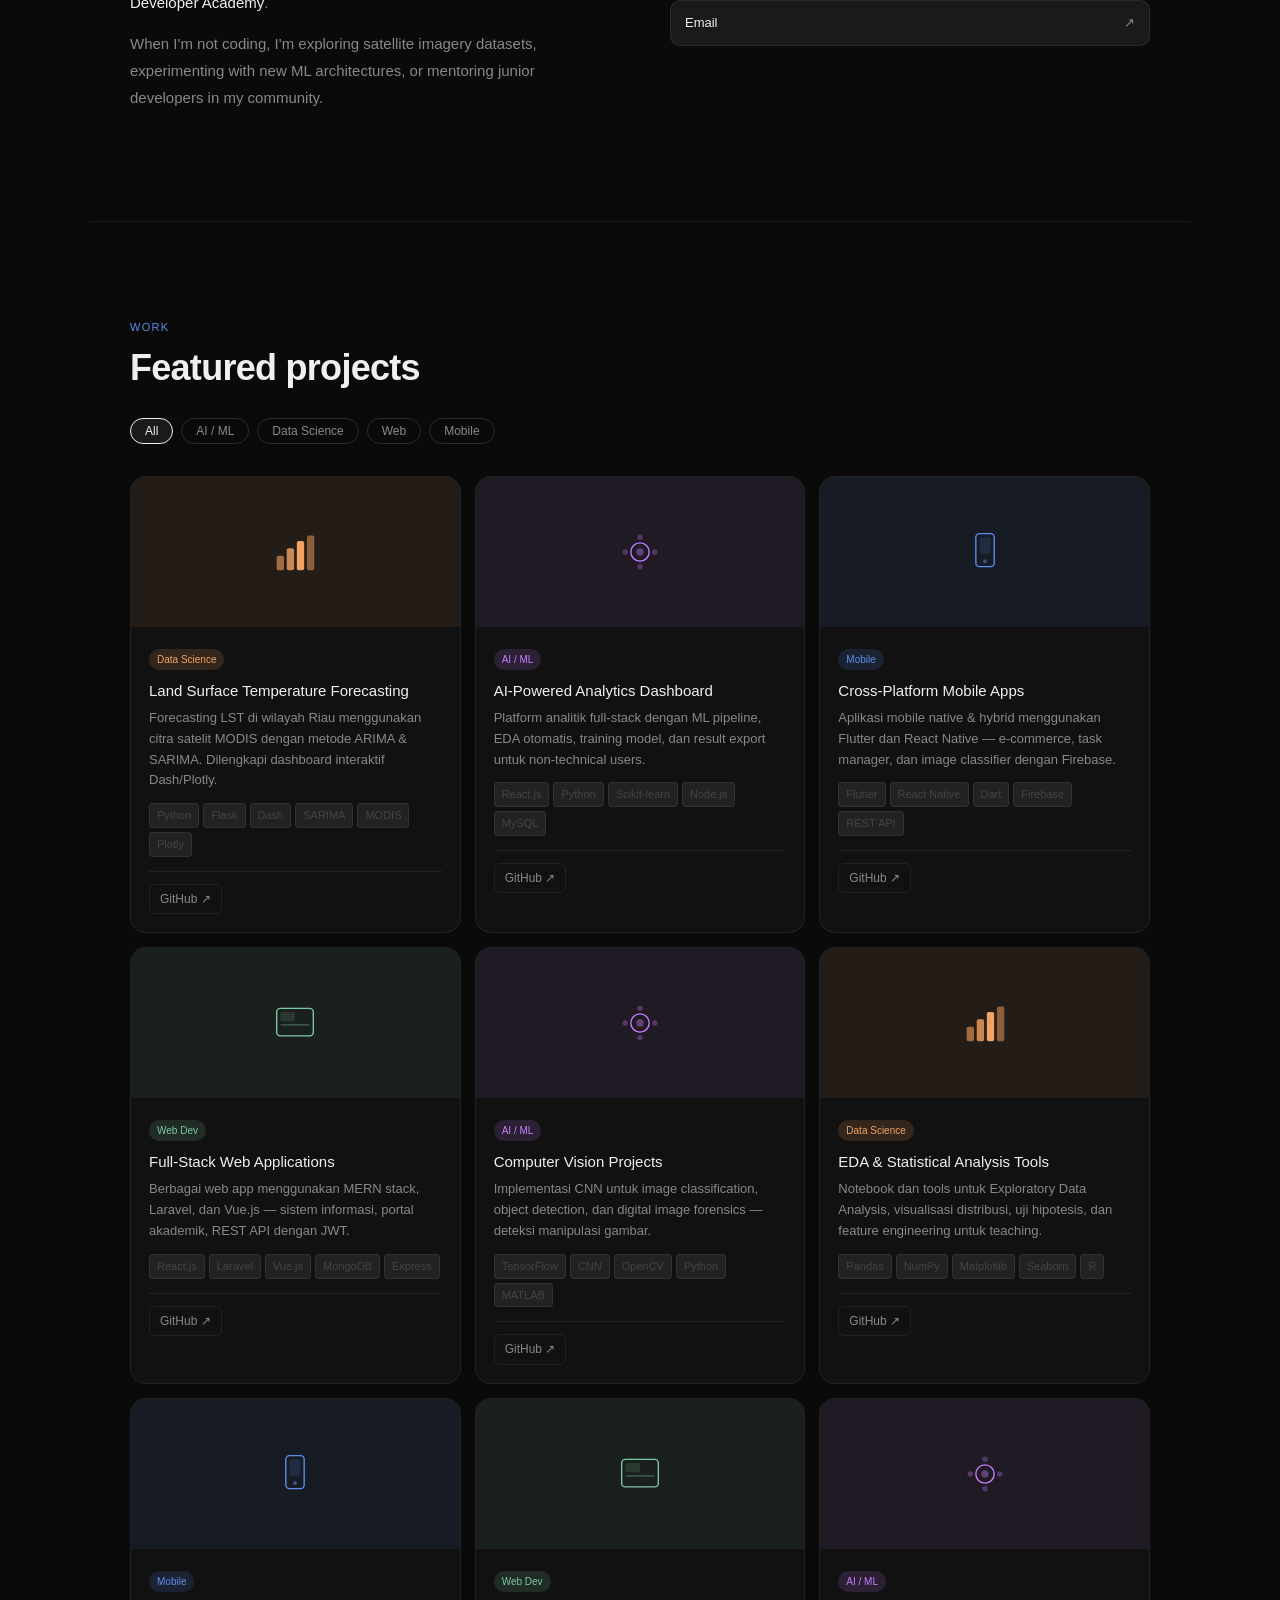
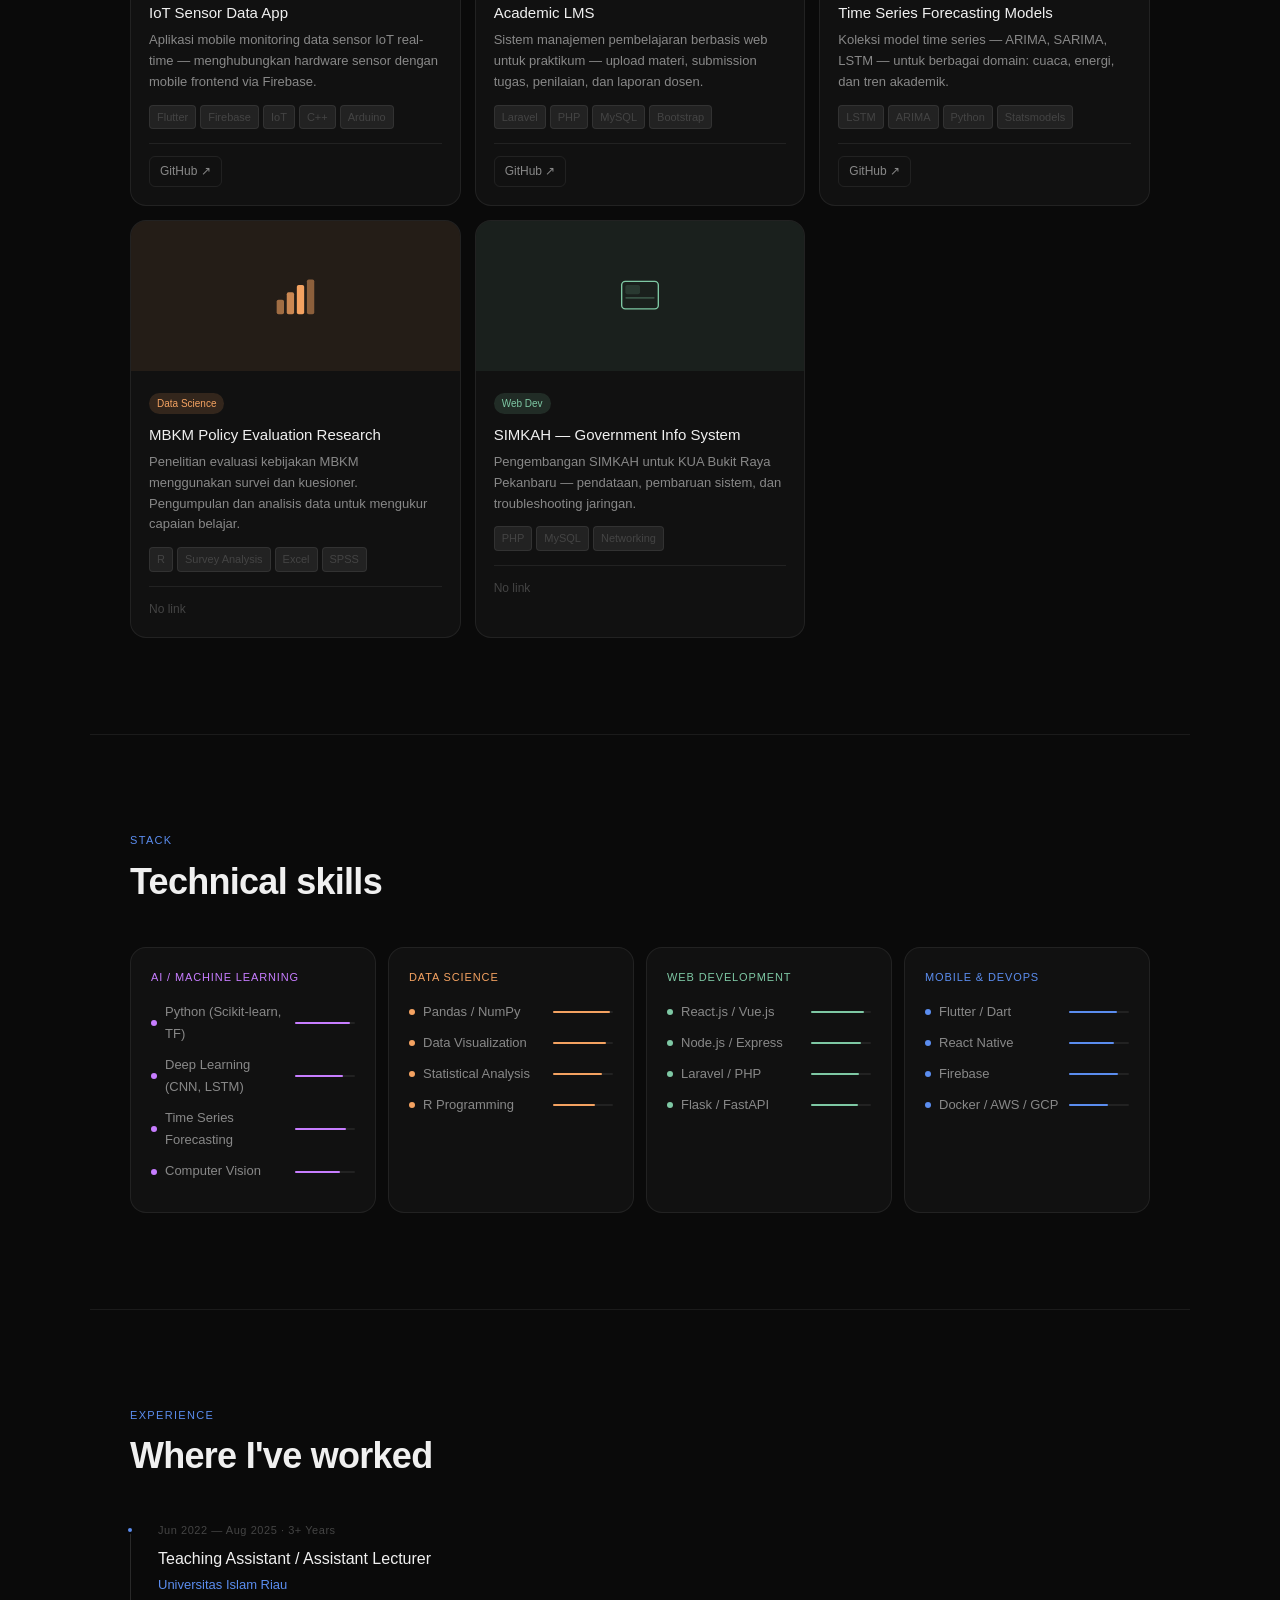
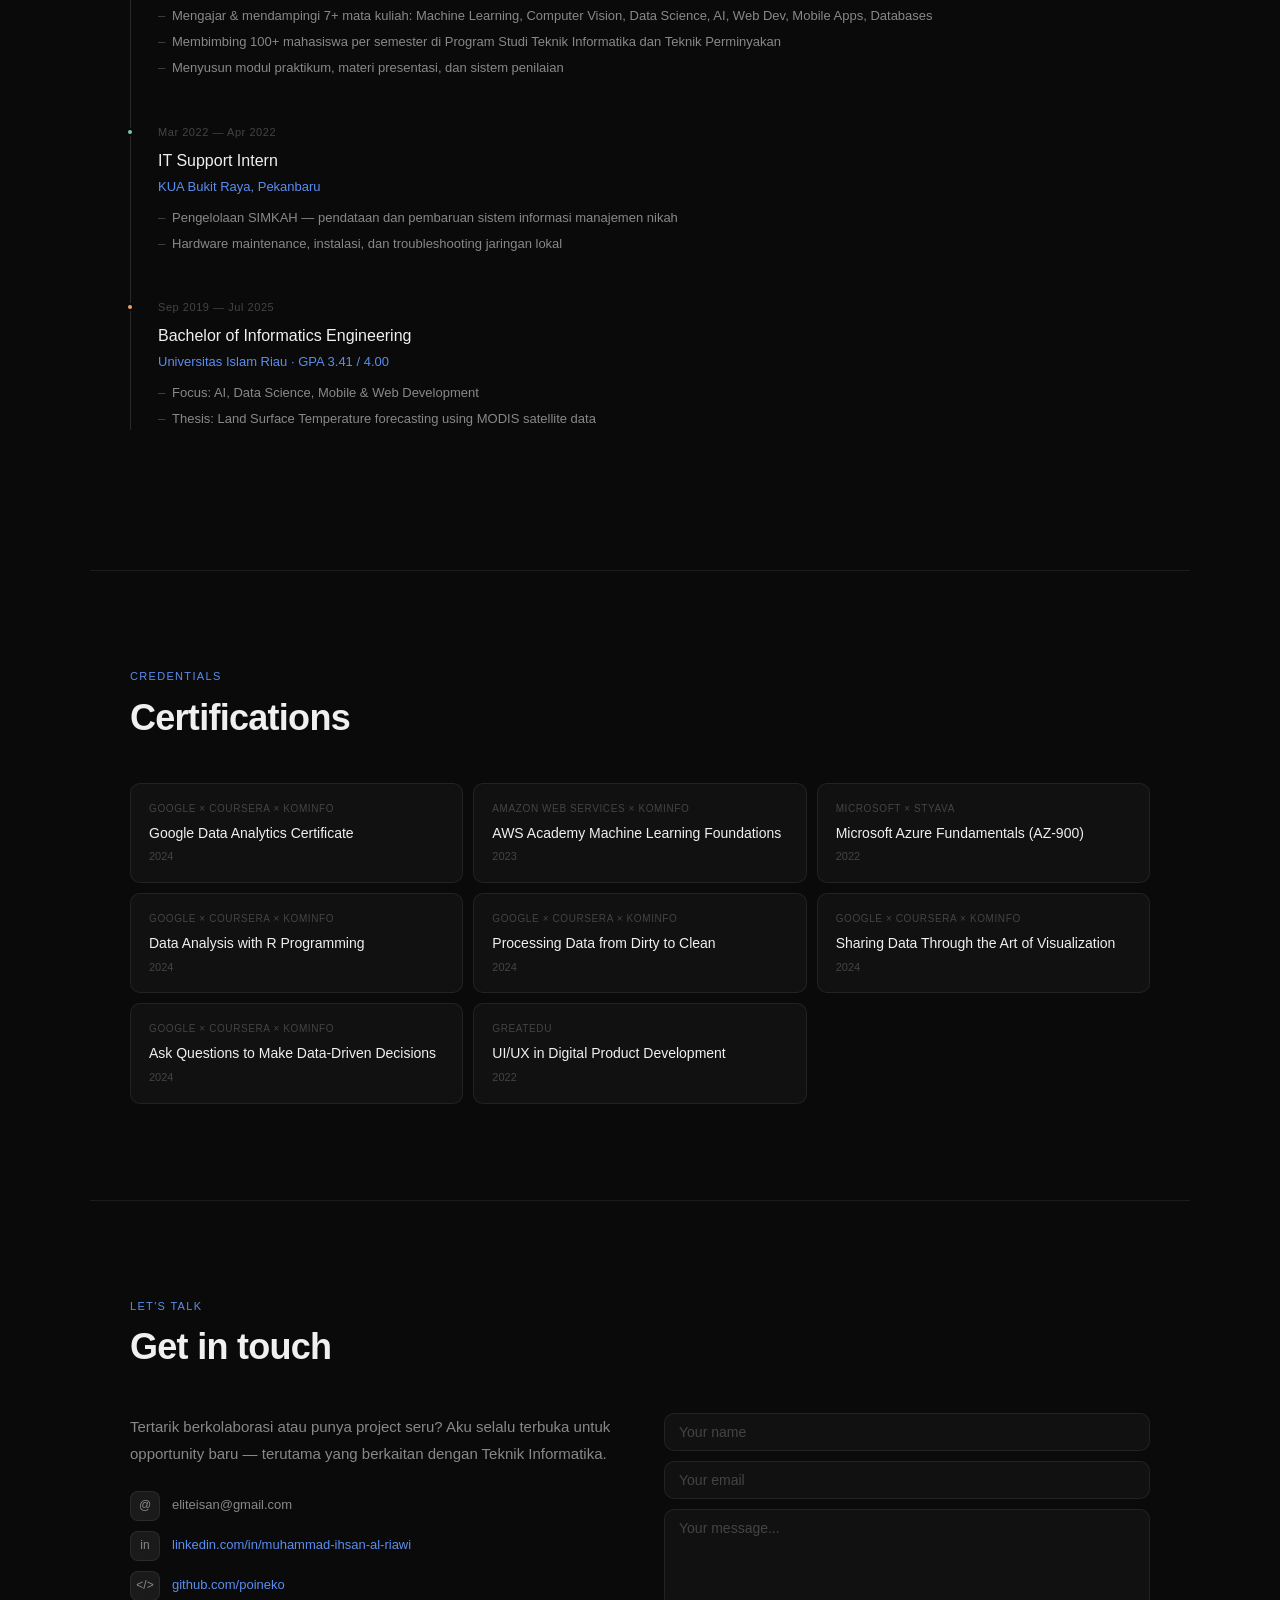
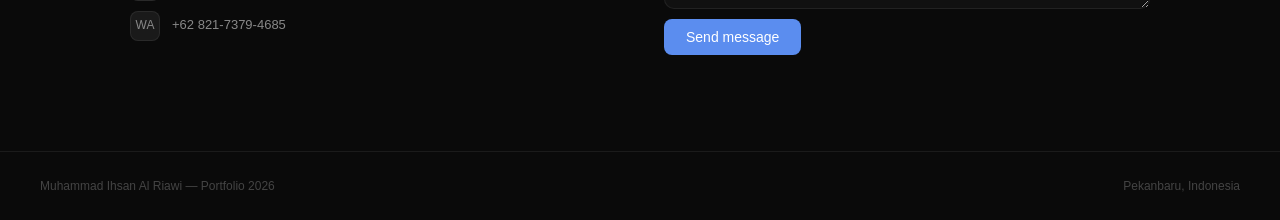
==== commit aeed9852: "~" ====
--- a/index.html
+++ b/index.html
@@ -29,7 +29,7 @@
   .nav-links { display: flex; gap: 28px; }
   .nav-links a { font-size: 13px; color: var(--muted); transition: color .2s; }
   .nav-links a:hover { color: var(--text); }
-  .nav-cta { font-size: 12px; font-weight: 500; padding: 6px 16px; border: 0.5px solid var(--line2); border-radius: 20px; color: var(--text); background: transparent; cursor: pointer; transition: all .2s; }
+  .nav-cta { font-size: 12px; font-weight: 500; padding: 6px 16px; border: 0.5px solid var(--line2); border-radius: 20px; color: var(--text); background: transparent; cursor: pointer; transition: all .2s; text-decoration: none; display: inline-block; }
   .nav-cta:hover { background: var(--bg3); border-color: var(--accent); color: var(--accent); }
 
   section { padding: 96px 40px; max-width: 1100px; margin: 0 auto; }
@@ -53,25 +53,12 @@
 
   /* PHOTO */
   .hero-photo-wrap { flex-shrink: 0; }
-  .hero-photo {
-    width: 220px; height: 270px; border-radius: 20px;
-    border: 0.5px solid var(--line2); overflow: hidden;
-    background: var(--bg3); position: relative;
-  }
+  .hero-photo { width: 220px; height: 270px; border-radius: 20px; border: 0.5px solid var(--line2); overflow: hidden; background: var(--bg3); position: relative; }
   .hero-photo img { width: 100%; height: 100%; object-fit: cover; object-position: top center; display: block; }
-  .hero-photo-placeholder {
-    width: 100%; height: 100%; display: flex; flex-direction: column;
-    align-items: center; justify-content: center; gap: 10px;
-  }
+  .hero-photo-placeholder { width: 100%; height: 100%; display: none; flex-direction: column; align-items: center; justify-content: center; gap: 10px; }
   .photo-icon { width: 56px; height: 56px; border-radius: 50%; background: var(--bg4); border: 0.5px solid var(--line2); display: flex; align-items: center; justify-content: center; }
-  .photo-label { font-size: 12px; color: var(--hint); text-align: center; line-height: 1.5; }
-  .hero-photo-badge {
-    position: absolute; bottom: 12px; left: 50%; transform: translateX(-50%);
-    background: rgba(10,10,10,0.85); backdrop-filter: blur(8px);
-    border: 0.5px solid var(--line2); border-radius: 20px;
-    padding: 5px 12px; white-space: nowrap;
-    font-size: 11px; font-weight: 500; color: var(--accent2);
-  }
+  .photo-label { font-size: 11px; color: var(--hint); text-align: center; line-height: 1.6; }
+  .hero-photo-badge { position: absolute; bottom: 12px; left: 50%; transform: translateX(-50%); background: rgba(10,10,10,0.85); backdrop-filter: blur(8px); border: 0.5px solid var(--line2); border-radius: 20px; padding: 5px 12px; white-space: nowrap; font-size: 11px; font-weight: 500; color: var(--accent2); }
 
   /* STATS */
   .hero-stats { display: grid; grid-template-columns: repeat(4,1fr); gap: 1px; background: var(--line); border: 0.5px solid var(--line); border-radius: var(--rl); overflow: hidden; margin-top: 64px; }
@@ -100,16 +87,12 @@
   .filter-btn[data-cat="web"].active    { border-color: var(--cat-web); color: var(--cat-web); background: rgba(126,200,164,.1); }
   .filter-btn[data-cat="ai"].active     { border-color: var(--cat-ai); color: var(--cat-ai); background: rgba(199,125,255,.1); }
   .filter-btn[data-cat="ds"].active     { border-color: var(--cat-ds); color: var(--cat-ds); background: rgba(244,162,97,.1); }
-
   .projects-grid { display: grid; grid-template-columns: repeat(auto-fill, minmax(310px,1fr)); gap: 14px; }
   .project-card { background: var(--bg2); border: 0.5px solid var(--line); border-radius: var(--rl); overflow: hidden; transition: border-color .2s, transform .2s; }
   .project-card:hover { border-color: var(--line2); transform: translateY(-2px); }
-  .project-card.hidden { display: none; }
-
-  .project-thumb { height: 150px; display: flex; align-items: center; justify-content: center; position: relative; overflow: hidden; }
+  .project-thumb { height: 150px; display: flex; align-items: center; justify-content: center; overflow: hidden; }
   .project-thumb img { width: 100%; height: 100%; object-fit: cover; }
-  .project-thumb-placeholder { display: flex; flex-direction: column; align-items: center; justify-content: center; gap: 8px; width: 100%; height: 100%; }
-  .project-thumb-icon { width: 44px; height: 44px; }
+  .project-thumb-placeholder { display: flex; align-items: center; justify-content: center; width: 100%; height: 100%; }
   .thumb-mobile { background: rgba(91,141,239,.08); }
   .thumb-web    { background: rgba(126,200,164,.08); }
   .thumb-ai     { background: rgba(199,125,255,.08); }
@@ -167,7 +150,7 @@
   .contact-intro { font-size: 15px; color: var(--muted); line-height: 1.8; margin-bottom: 24px; }
   .contact-info-list { display: flex; flex-direction: column; gap: 10px; }
   .contact-info-item { display: flex; align-items: center; gap: 12px; font-size: 13px; color: var(--muted); }
-  .contact-info-icon { width: 30px; height: 30px; border-radius: 8px; background: var(--bg3); border: 0.5px solid var(--line); display: flex; align-items: center; justify-content: center; font-size: 12px; font-weight: 500; flex-shrink: 0; color: var(--muted); }
+  .contact-info-icon { width: 30px; height: 30px; border-radius: 8px; background: var(--bg3); border: 0.5px solid var(--line); display: flex; align-items: center; justify-content: center; font-size: 12px; font-weight: 500; flex-shrink: 0; }
   .contact-form { display: flex; flex-direction: column; gap: 10px; }
   .contact-form input, .contact-form textarea { background: var(--bg2); border: 0.5px solid var(--line); border-radius: var(--r); padding: 10px 14px; color: var(--text); font-size: 14px; font-family: inherit; outline: none; transition: border-color .2s; resize: vertical; }
   .contact-form input:focus, .contact-form textarea:focus { border-color: var(--accent); }
@@ -213,33 +196,35 @@
     <div class="hero-left">
       <div class="hero-badge">
         <div class="hero-badge-dot"></div>
-        Open to opportunities — Apple Developer Academy 2025
+        Turning data into decisions — Open to global opportunities
       </div>
       <h1 class="hero-title">
-        I build things<br>that <span>matter</span>.
+        I turn raw data into intelligent systems<br>
+        that <span>people actually use</span>.
       </h1>
       <p class="hero-sub">
         Data Scientist · AI Engineer · Full Stack Developer<br>
-        Pekanbaru, Indonesia — turning raw data into decisions and ideas into apps.
+        Based in Indonesia — building AI-powered solutions and scalable applications.
       </p>
       <div class="hero-actions">
         <a href="#projects" class="btn-primary">View my work ↓</a>
         <a href="#contact" class="btn-ghost">Get in touch</a>
       </div>
     </div>
+  </div>
     <div class="hero-photo-wrap">
-      <div class="hero-photo" id="heroPhotoWrap">
-        <!-- Ganti src dengan path foto kamu, contoh: src="foto.jpg" -->
-        <img src="" id="heroPhotoImg" alt="Muhammad Ihsan Al Riawi" style="display:none;"
-             onerror="this.style.display='none'; document.getElementById('heroPh').style.display='flex';">
-        <div class="hero-photo-placeholder" id="heroPh">
+      <div class="hero-photo">
+        <!-- Upload file bernama "foto.jpg" ke root repo GitHub kamu. Selesai. -->
+        <img src="assets/images/poi-profile.png" alt="Muhammad Ihsan Al Riawi"
+          onerror="this.style.display='none'; this.nextElementSibling.style.display='flex';">
+        <div class="hero-photo-placeholder">
           <div class="photo-icon">
-            <svg width="24" height="24" viewBox="0 0 24 24" fill="none" style="width:24px;height:24px;">
+            <svg width="24" height="24" viewBox="0 0 24 24" fill="none">
               <circle cx="12" cy="8" r="4" stroke="#444" stroke-width="1.5"/>
-              <path d="M4 20 C4 15.6 7.6 12 12 12 C16.4 12 20 15.6 20 20" stroke="#444" stroke-width="1.5" stroke-linecap="round"/>
+              <path d="M4 20C4 15.6 7.6 12 12 12C16.4 12 20 15.6 20 20" stroke="#444" stroke-width="1.5" stroke-linecap="round"/>
             </svg>
           </div>
-          <span class="photo-label">Tambah foto kamu<br>di admin panel</span>
+          <span class="photo-label">Upload foto.jpg<br>ke repo GitHub</span>
         </div>
         <div class="hero-photo-badge">Available for hire</div>
       </div>
@@ -247,22 +232,10 @@
   </div>
 
   <div class="hero-stats">
-    <div class="stat-cell">
-      <div class="stat-num"><span>3</span>+</div>
-      <div class="stat-label">Years teaching & mentoring</div>
-    </div>
-    <div class="stat-cell">
-      <div class="stat-num" id="statProjects"><span>0</span></div>
-      <div class="stat-label">Projects shipped</div>
-    </div>
-    <div class="stat-cell">
-      <div class="stat-num"><span>12</span>+</div>
-      <div class="stat-label">Certifications</div>
-    </div>
-    <div class="stat-cell">
-      <div class="stat-num"><span>3.41</span></div>
-      <div class="stat-label">GPA — Informatics Engineering</div>
-    </div>
+    <div class="stat-cell"><div class="stat-num"><span>3</span>+</div><div class="stat-label">Years teaching & mentoring</div></div>
+    <div class="stat-cell"><div class="stat-num"><span>11</span></div><div class="stat-label">Projects shipped</div></div>
+    <div class="stat-cell"><div class="stat-num"><span>12</span>+</div><div class="stat-label">Certifications</div></div>
+    <div class="stat-cell"><div class="stat-num"><span>3.41</span></div><div class="stat-label">GPA — Informatics Engineering</div></div>
   </div>
 </section>
 
@@ -399,7 +372,7 @@
   <h2>Get in touch</h2>
   <div class="contact-wrap">
     <div>
-      <p class="contact-intro">Tertarik berkolaborasi atau punya project seru? Aku selalu terbuka untuk opportunity baru — terutama yang berkaitan dengan Apple Developer Academy.</p>
+      <p class="contact-intro">Tertarik berkolaborasi atau punya project seru? Aku selalu terbuka untuk opportunity baru — terutama yang berkaitan dengan Teknik Informatika.</p>
       <div class="contact-info-list">
         <div class="contact-info-item"><div class="contact-info-icon">@</div><span>eliteisan@gmail.com</span></div>
         <div class="contact-info-item"><div class="contact-info-icon">in</div><a href="https://linkedin.com/in/muhammad-ihsan-al-riawi" target="_blank" style="color:var(--accent)">linkedin.com/in/muhammad-ihsan-al-riawi</a></div>
@@ -408,78 +381,158 @@
       </div>
     </div>
     <div>
-      <!-- GANTI "YOUR_FORM_ID" dengan ID dari formspree.io setelah daftar gratis -->
-      <form class="contact-form" id="contactForm" action="https://formspree.io/f/YOUR_FORM_ID" method="POST">
+      <form class="contact-form" id="contactForm" action="https://formspree.io/f/xkokvzzg" method="POST">
+        <input type="hidden" name="_subject" value="New message from portfolio!" />
+        <input type="hidden" name="_captcha" value="false" />
         <input type="text" name="name" placeholder="Your name" required/>
         <input type="email" name="email" placeholder="Your email" required/>
         <textarea name="message" placeholder="Your message..." required></textarea>
         <button type="submit" class="send-btn">Send message</button>
       </form>
-      <div class="form-success" id="formSuccess">Pesan terkirim! Aku akan balas secepatnya.</div>
+      <div class="form-success" id="formSuccess">✓ Pesan terkirim! Aku akan balas secepatnya.</div>
     </div>
   </div>
 </section>
 
 <footer>
-  <span>Muhammad Ihsan Al Riawi — Portfolio 2025</span>
+  <span>Muhammad Ihsan Al Riawi — Portfolio 2026</span>
   <span>Pekanbaru, Indonesia</span>
-  <a href="admin.html" style="color:var(--hint); font-size:11px;">admin</a>
 </footer>
 
 <script>
-const CAT_COLORS = { mobile:'#5B8DEF', web:'#7EC8A4', ai:'#C77DFF', ds:'#F4A261' };
-const CAT_LABELS = { mobile:'Mobile', web:'Web Dev', ai:'AI / ML', ds:'Data Science' };
+// ════════════════════════════════════════════════════════════
+//  EDIT DATA
+// ════════════════════════════════════════════════════════════
+
+const PROJECTS = [
+  {
+    title: 'Land Surface Temperature Forecasting',
+    category: 'ds',
+    desc: 'Forecasting LST di wilayah Riau menggunakan citra satelit MODIS dengan metode ARIMA & SARIMA. Dilengkapi dashboard interaktif Dash/Plotly.',
+    tags: ['Python', 'Flask', 'Dash', 'SARIMA', 'MODIS', 'Plotly'],
+    github: 'https://github.com/poineko',
+    demo: '',
+    image: ''
+  },
+  {
+    title: 'AI-Powered Analytics Dashboard',
+    category: 'ai',
+    desc: 'Platform analitik full-stack dengan ML pipeline, EDA otomatis, training model, dan result export untuk non-technical users.',
+    tags: ['React.js', 'Python', 'Scikit-learn', 'Node.js', 'MySQL'],
+    github: 'https://github.com/poineko',
+    demo: '',
+    image: ''
+  },
+  {
+    title: 'Cross-Platform Mobile Apps',
+    category: 'mobile',
+    desc: 'Aplikasi mobile native & hybrid menggunakan Flutter dan React Native — e-commerce, task manager, dan image classifier dengan Firebase.',
+    tags: ['Flutter', 'React Native', 'Dart', 'Firebase', 'REST API'],
+    github: 'https://github.com/poineko',
+    demo: '',
+    image: ''
+  },
+  {
+    title: 'Full-Stack Web Applications',
+    category: 'web',
+    desc: 'Berbagai web app menggunakan MERN stack, Laravel, dan Vue.js — sistem informasi, portal akademik, REST API dengan JWT.',
+    tags: ['React.js', 'Laravel', 'Vue.js', 'MongoDB', 'Express'],
+    github: 'https://github.com/poineko',
+    demo: '',
+    image: ''
+  },
+  {
+    title: 'Computer Vision Projects',
+    category: 'ai',
+    desc: 'Implementasi CNN untuk image classification, object detection, dan digital image forensics — deteksi manipulasi gambar.',
+    tags: ['TensorFlow', 'CNN', 'OpenCV', 'Python', 'MATLAB'],
+    github: 'https://github.com/poineko',
+    demo: '',
+    image: ''
+  },
+  {
+    title: 'EDA & Statistical Analysis Tools',
+    category: 'ds',
+    desc: 'Notebook dan tools untuk Exploratory Data Analysis, visualisasi distribusi, uji hipotesis, dan feature engineering untuk teaching.',
+    tags: ['Pandas', 'NumPy', 'Matplotlib', 'Seaborn', 'R'],
+    github: 'https://kaggle.com/itpoii',
+    demo: '',
+    image: ''
+  },
+  {
+    title: 'IoT Sensor Data App',
+    category: 'mobile',
+    desc: 'Aplikasi mobile monitoring data sensor IoT real-time — menghubungkan hardware sensor dengan mobile frontend via Firebase.',
+    tags: ['Flutter', 'Firebase', 'IoT', 'C++', 'Arduino'],
+    github: 'https://github.com/poineko',
+    demo: '',
+    image: ''
+  },
+  {
+    title: 'Academic LMS',
+    category: 'web',
+    desc: 'Sistem manajemen pembelajaran berbasis web untuk praktikum — upload materi, submission tugas, penilaian, dan laporan dosen.',
+    tags: ['Laravel', 'PHP', 'MySQL', 'Bootstrap'],
+    github: 'https://github.com/poineko',
+    demo: '',
+    image: ''
+  },
+  {
+    title: 'Time Series Forecasting Models',
+    category: 'ai',
+    desc: 'Koleksi model time series — ARIMA, SARIMA, LSTM — untuk berbagai domain: cuaca, energi, dan tren akademik.',
+    tags: ['LSTM', 'ARIMA', 'Python', 'Statsmodels'],
+    github: 'https://github.com/poineko',
+    demo: '',
+    image: ''
+  },
+  {
+    title: 'MBKM Policy Evaluation Research',
+    category: 'ds',
+    desc: 'Penelitian evaluasi kebijakan MBKM menggunakan survei dan kuesioner. Pengumpulan dan analisis data untuk mengukur capaian belajar.',
+    tags: ['R', 'Survey Analysis', 'Excel', 'SPSS'],
+    github: '',
+    demo: '',
+    image: ''
+  },
+  {
+    title: 'SIMKAH — Government Info System',
+    category: 'web',
+    desc: 'Pengembangan SIMKAH untuk KUA Bukit Raya Pekanbaru — pendataan, pembaruan sistem, dan troubleshooting jaringan.',
+    tags: ['PHP', 'MySQL', 'Networking'],
+    github: '',
+    demo: '',
+    image: ''
+  }
+];
+
+// ─── render ──────────────────────────────────────────────────────────────────
+const CAT_LABELS = { mobile: 'Mobile', web: 'Web Dev', ai: 'AI / ML', ds: 'Data Science' };
 const THUMB_SVG = {
-  mobile:`<svg width="44" height="44" viewBox="0 0 48 48" fill="none"><rect x="14" y="4" width="20" height="36" rx="4" stroke="#5B8DEF" stroke-width="1.5"/><rect x="18" y="8" width="12" height="18" rx="2" fill="#5B8DEF" opacity=".15"/><circle cx="24" cy="34" r="2" fill="#5B8DEF" opacity=".5"/></svg>`,
-  web:`<svg width="44" height="44" viewBox="0 0 48 48" fill="none"><rect x="4" y="8" width="40" height="30" rx="4" stroke="#7EC8A4" stroke-width="1.5"/><rect x="8" y="12" width="16" height="10" rx="2" fill="#7EC8A4" opacity=".15"/><rect x="8" y="25" width="32" height="2" rx="1" fill="#7EC8A4" opacity=".3"/></svg>`,
-  ai:`<svg width="44" height="44" viewBox="0 0 48 48" fill="none"><circle cx="24" cy="24" r="10" stroke="#C77DFF" stroke-width="1.5"/><circle cx="24" cy="24" r="4" fill="#C77DFF" opacity=".4"/><circle cx="8" cy="24" r="3" fill="#C77DFF" opacity=".3"/><circle cx="40" cy="24" r="3" fill="#C77DFF" opacity=".3"/><circle cx="24" cy="8" r="3" fill="#C77DFF" opacity=".3"/><circle cx="24" cy="40" r="3" fill="#C77DFF" opacity=".3"/></svg>`,
-  ds:`<svg width="44" height="44" viewBox="0 0 48 48" fill="none"><rect x="4" y="28" width="8" height="16" rx="2" fill="#F4A261" opacity=".6"/><rect x="15" y="20" width="8" height="24" rx="2" fill="#F4A261" opacity=".8"/><rect x="26" y="12" width="8" height="32" rx="2" fill="#F4A261"/><rect x="37" y="6" width="8" height="38" rx="2" fill="#F4A261" opacity=".5"/></svg>`
+  mobile: `<svg width="44" height="44" viewBox="0 0 48 48" fill="none"><rect x="14" y="4" width="20" height="36" rx="4" stroke="#5B8DEF" stroke-width="1.5"/><rect x="18" y="8" width="12" height="18" rx="2" fill="#5B8DEF" opacity=".15"/><circle cx="24" cy="34" r="2" fill="#5B8DEF" opacity=".5"/></svg>`,
+  web:    `<svg width="44" height="44" viewBox="0 0 48 48" fill="none"><rect x="4" y="8" width="40" height="30" rx="4" stroke="#7EC8A4" stroke-width="1.5"/><rect x="8" y="12" width="16" height="10" rx="2" fill="#7EC8A4" opacity=".15"/><rect x="8" y="25" width="32" height="2" rx="1" fill="#7EC8A4" opacity=".3"/></svg>`,
+  ai:     `<svg width="44" height="44" viewBox="0 0 48 48" fill="none"><circle cx="24" cy="24" r="10" stroke="#C77DFF" stroke-width="1.5"/><circle cx="24" cy="24" r="4" fill="#C77DFF" opacity=".4"/><circle cx="8" cy="24" r="3" fill="#C77DFF" opacity=".3"/><circle cx="40" cy="24" r="3" fill="#C77DFF" opacity=".3"/><circle cx="24" cy="8" r="3" fill="#C77DFF" opacity=".3"/><circle cx="24" cy="40" r="3" fill="#C77DFF" opacity=".3"/></svg>`,
+  ds:     `<svg width="44" height="44" viewBox="0 0 48 48" fill="none"><rect x="4" y="28" width="8" height="16" rx="2" fill="#F4A261" opacity=".6"/><rect x="15" y="20" width="8" height="24" rx="2" fill="#F4A261" opacity=".8"/><rect x="26" y="12" width="8" height="32" rx="2" fill="#F4A261"/><rect x="37" y="6" width="8" height="38" rx="2" fill="#F4A261" opacity=".5"/></svg>`
 };
 
-function getProjects() {
-  try { return JSON.parse(localStorage.getItem('ihsan_projects') || 'null') || getDefaultProjects(); }
-  catch(e) { return getDefaultProjects(); }
-}
-
-function getDefaultProjects() {
-  return [
-    { id:1, title:'Land Surface Temperature Forecasting', category:'ds', desc:'Forecasting LST di wilayah Riau menggunakan citra satelit MODIS dengan metode ARIMA & SARIMA. Dilengkapi dashboard interaktif Dash/Plotly.', tags:['Python','Flask','Dash','SARIMA','MODIS','Plotly'], github:'https://github.com/poineko', demo:'', image:'' },
-    { id:2, title:'AI-Powered Analytics Dashboard', category:'ai', desc:'Platform analitik full-stack dengan ML pipeline, EDA otomatis, training model, dan result export untuk non-technical users.', tags:['React.js','Python','Scikit-learn','Node.js','MySQL'], github:'https://github.com/poineko', demo:'', image:'' },
-    { id:3, title:'Cross-Platform Mobile Apps', category:'mobile', desc:'Aplikasi mobile native & hybrid menggunakan Flutter dan React Native — e-commerce, task manager, dan image classifier dengan Firebase.', tags:['Flutter','React Native','Dart','Firebase','REST API'], github:'https://github.com/poineko', demo:'', image:'' },
-    { id:4, title:'Full-Stack Web Applications', category:'web', desc:'Berbagai web app menggunakan MERN stack, Laravel, dan Vue.js — sistem informasi, portal akademik, REST API dengan JWT.', tags:['React.js','Laravel','Vue.js','MongoDB','Express'], github:'https://github.com/poineko', demo:'', image:'' },
-    { id:5, title:'Computer Vision Projects', category:'ai', desc:'Implementasi CNN untuk image classification, object detection, dan digital image forensics — deteksi manipulasi gambar.', tags:['TensorFlow','CNN','OpenCV','Python','MATLAB'], github:'https://github.com/poineko', demo:'', image:'' },
-    { id:6, title:'EDA & Statistical Analysis Tools', category:'ds', desc:'Notebook dan tools untuk Exploratory Data Analysis, visualisasi distribusi, uji hipotesis, dan feature engineering untuk teaching.', tags:['Pandas','NumPy','Matplotlib','Seaborn','R'], github:'https://kaggle.com/itpoii', demo:'', image:'' },
-    { id:7, title:'IoT Sensor Data App', category:'mobile', desc:'Aplikasi mobile monitoring data sensor IoT real-time — menghubungkan hardware sensor dengan mobile frontend via Firebase.', tags:['Flutter','Firebase','IoT','C++','Arduino'], github:'https://github.com/poineko', demo:'', image:'' },
-    { id:8, title:'Academic LMS', category:'web', desc:'Sistem manajemen pembelajaran berbasis web untuk praktikum — upload materi, submission tugas, penilaian, dan laporan dosen.', tags:['Laravel','PHP','MySQL','Bootstrap'], github:'https://github.com/poineko', demo:'', image:'' },
-    { id:9, title:'Time Series Forecasting Models', category:'ai', desc:'Koleksi model time series — ARIMA, SARIMA, LSTM — untuk berbagai domain: cuaca, energi, dan tren akademik.', tags:['LSTM','ARIMA','Python','Statsmodels'], github:'https://github.com/poineko', demo:'', image:'' },
-    { id:10, title:'MBKM Policy Evaluation Research', category:'ds', desc:'Penelitian evaluasi kebijakan MBKM menggunakan survei dan kuesioner. Pengumpulan dan analisis data untuk mengukur capaian belajar.', tags:['R','Survey Analysis','Excel','SPSS'], github:'', demo:'', image:'' },
-    { id:11, title:'SIMKAH — Government Info System', category:'web', desc:'Pengembangan SIMKAH untuk KUA Bukit Raya Pekanbaru — pendataan, pembaruan sistem, dan troubleshooting jaringan.', tags:['PHP','MySQL','Networking'], github:'', demo:'', image:'' }
-  ];
-}
-
-function renderProjects(filter='all') {
-  const projects = getProjects();
-  const grid = document.getElementById('projectsGrid');
-  const shown = filter === 'all' ? projects : projects.filter(p => p.category === filter);
-  document.getElementById('statProjects').innerHTML = `<span>${projects.length}</span>`;
-  grid.innerHTML = shown.map(p => {
-    const col = CAT_COLORS[p.category] || '#888';
+function renderProjects(filter = 'all') {
+  const shown = filter === 'all' ? PROJECTS : PROJECTS.filter(p => p.category === filter);
+  document.getElementById('projectsGrid').innerHTML = shown.map(p => {
     const lbl = CAT_LABELS[p.category] || p.category;
-    const thumbClass = `thumb-${p.category}`;
-    const thumbContent = p.image
+    const thumb = p.image
       ? `<img src="${p.image}" alt="${p.title}" onerror="this.parentNode.innerHTML='<div class=project-thumb-placeholder>${THUMB_SVG[p.category]||''}</div>'">`
-      : `<div class="project-thumb-placeholder">${THUMB_SVG[p.category]||''}</div>`;
+      : `<div class="project-thumb-placeholder">${THUMB_SVG[p.category] || ''}</div>`;
     const links = [
       p.github ? `<a href="${p.github}" class="proj-link" target="_blank">GitHub ↗</a>` : '',
-      p.demo   ? `<a href="${p.demo}" class="proj-link" target="_blank">Demo ↗</a>` : ''
-    ].filter(Boolean).join('') || `<span style="font-size:12px;color:var(--hint);padding:4px 0">No link</span>`;
-    return `<div class="project-card" data-cat="${p.category}">
-      <div class="project-thumb ${thumbClass}">${thumbContent}</div>
+      p.demo   ? `<a href="${p.demo}"   class="proj-link" target="_blank">Demo ↗</a>`   : ''
+    ].filter(Boolean).join('') || `<span style="font-size:12px;color:var(--hint)">No link</span>`;
+    return `<div class="project-card">
+      <div class="project-thumb thumb-${p.category}">${thumb}</div>
       <div class="project-body">
         <span class="project-cat-badge badge-${p.category}">${lbl}</span>
         <div class="project-title">${p.title}</div>
         <div class="project-desc">${p.desc}</div>
-        <div class="project-tags">${p.tags.map(t=>`<span class="project-tag">${t}</span>`).join('')}</div>
+        <div class="project-tags">${p.tags.map(t => `<span class="project-tag">${t}</span>`).join('')}</div>
         <div class="project-footer">${links}</div>
       </div>
     </div>`;
@@ -494,22 +547,35 @@
   });
 });
 
+// contact form
 document.getElementById('contactForm').addEventListener('submit', async function(e) {
   e.preventDefault();
   const btn = this.querySelector('button');
+
   btn.textContent = 'Sending...';
+  btn.disabled = true;
+
   try {
-    const res = await fetch(this.action, { method:'POST', body: new FormData(this), headers:{'Accept':'application/json'} });
-    if (res.ok) { this.reset(); this.style.display='none'; document.getElementById('formSuccess').style.display='block'; }
-    else { btn.textContent = 'Send message'; alert('Gagal terkirim. Coba email langsung ke eliteisan@gmail.com'); }
-  } catch(err) { btn.textContent = 'Send message'; }
+    const res = await fetch(this.action, {
+      method: 'POST',
+      body: new FormData(this),
+      headers: { 'Accept': 'application/json' }
+    });
+
+    if (res.ok) {
+      this.reset(); // bonus biar form kosong lagi
+      document.getElementById('formSuccess').style.display = 'block';
+    } else {
+      btn.textContent = 'Send message';
+      btn.disabled = false;
+    }
+  } catch {
+    btn.textContent = 'Send message';
+    btn.disabled = false;
+  }
 });
 
 renderProjects();
-
-const img = document.getElementById('heroPhotoImg');
-const saved = localStorage.getItem('ihsan_photo');
-if (saved) { img.src = saved; img.style.display = 'block'; document.getElementById('heroPh').style.display = 'none'; }
 </script>
 </body>
 </html>
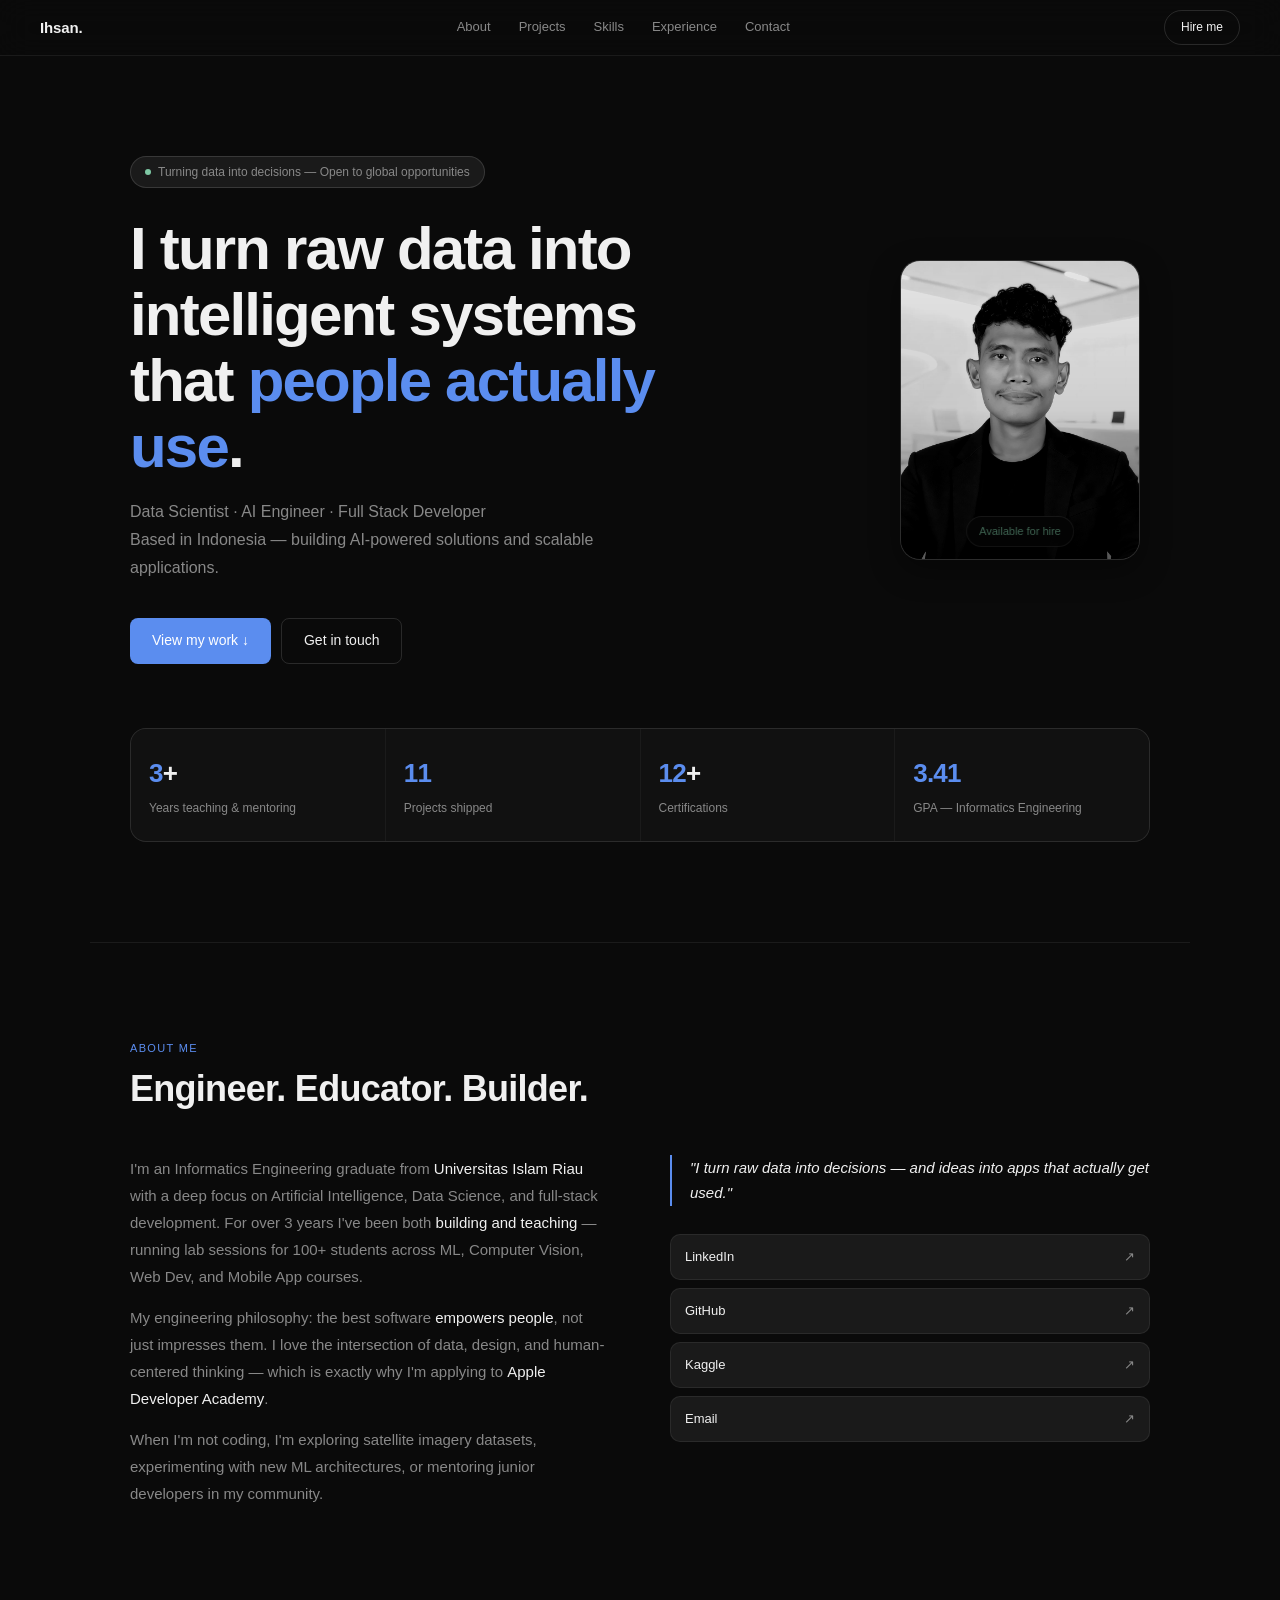
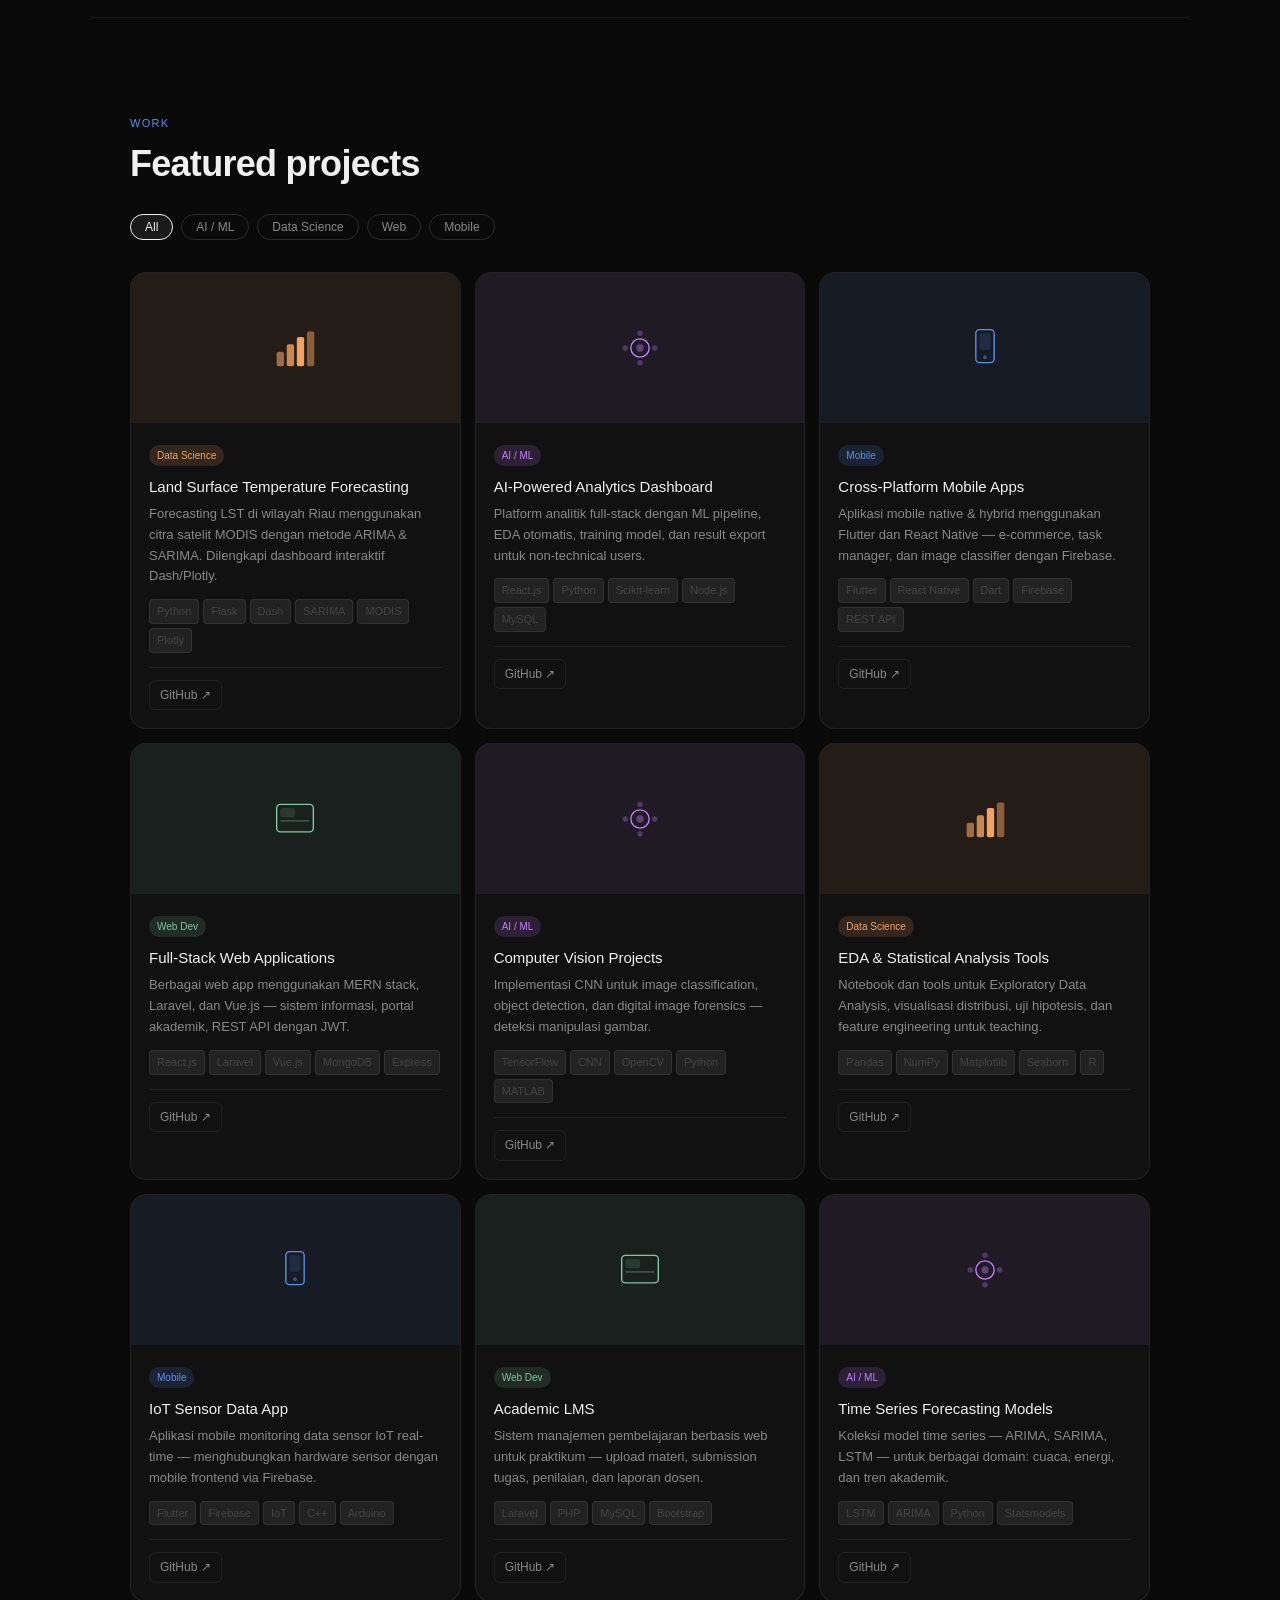
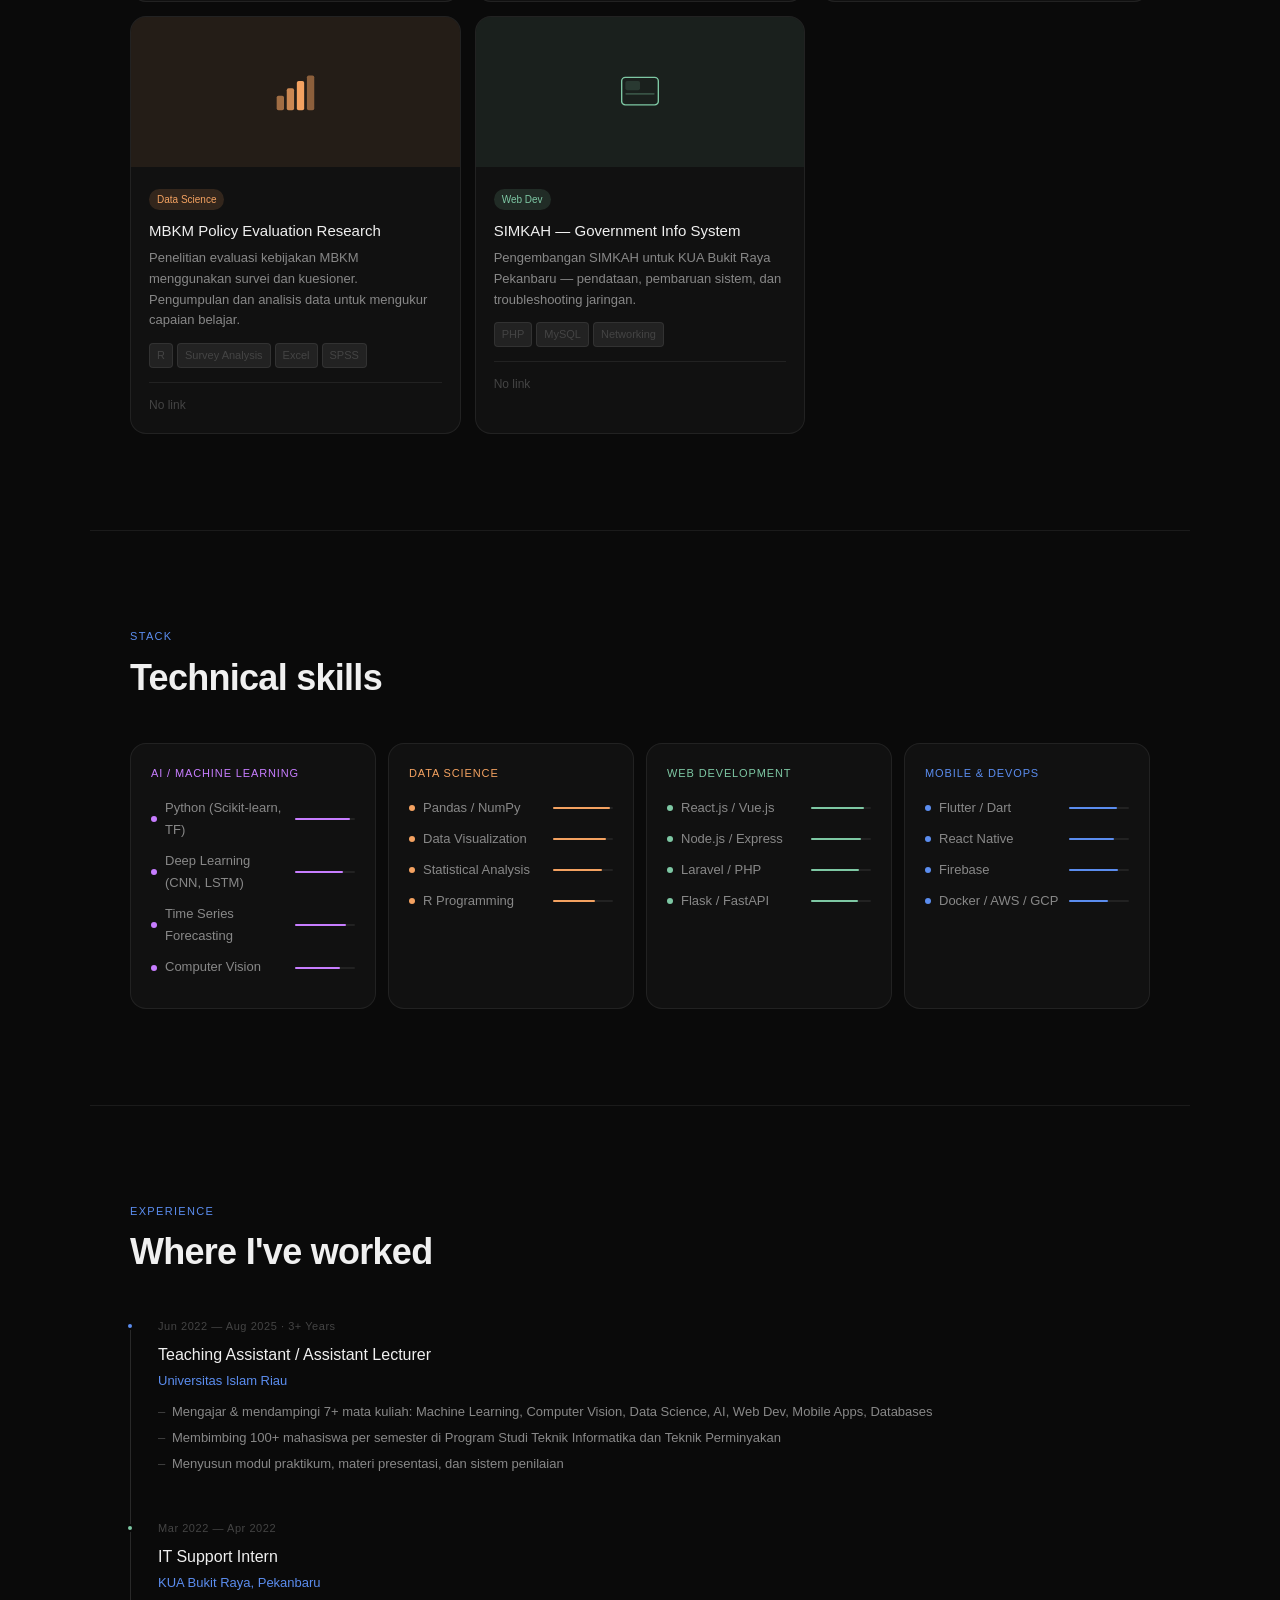
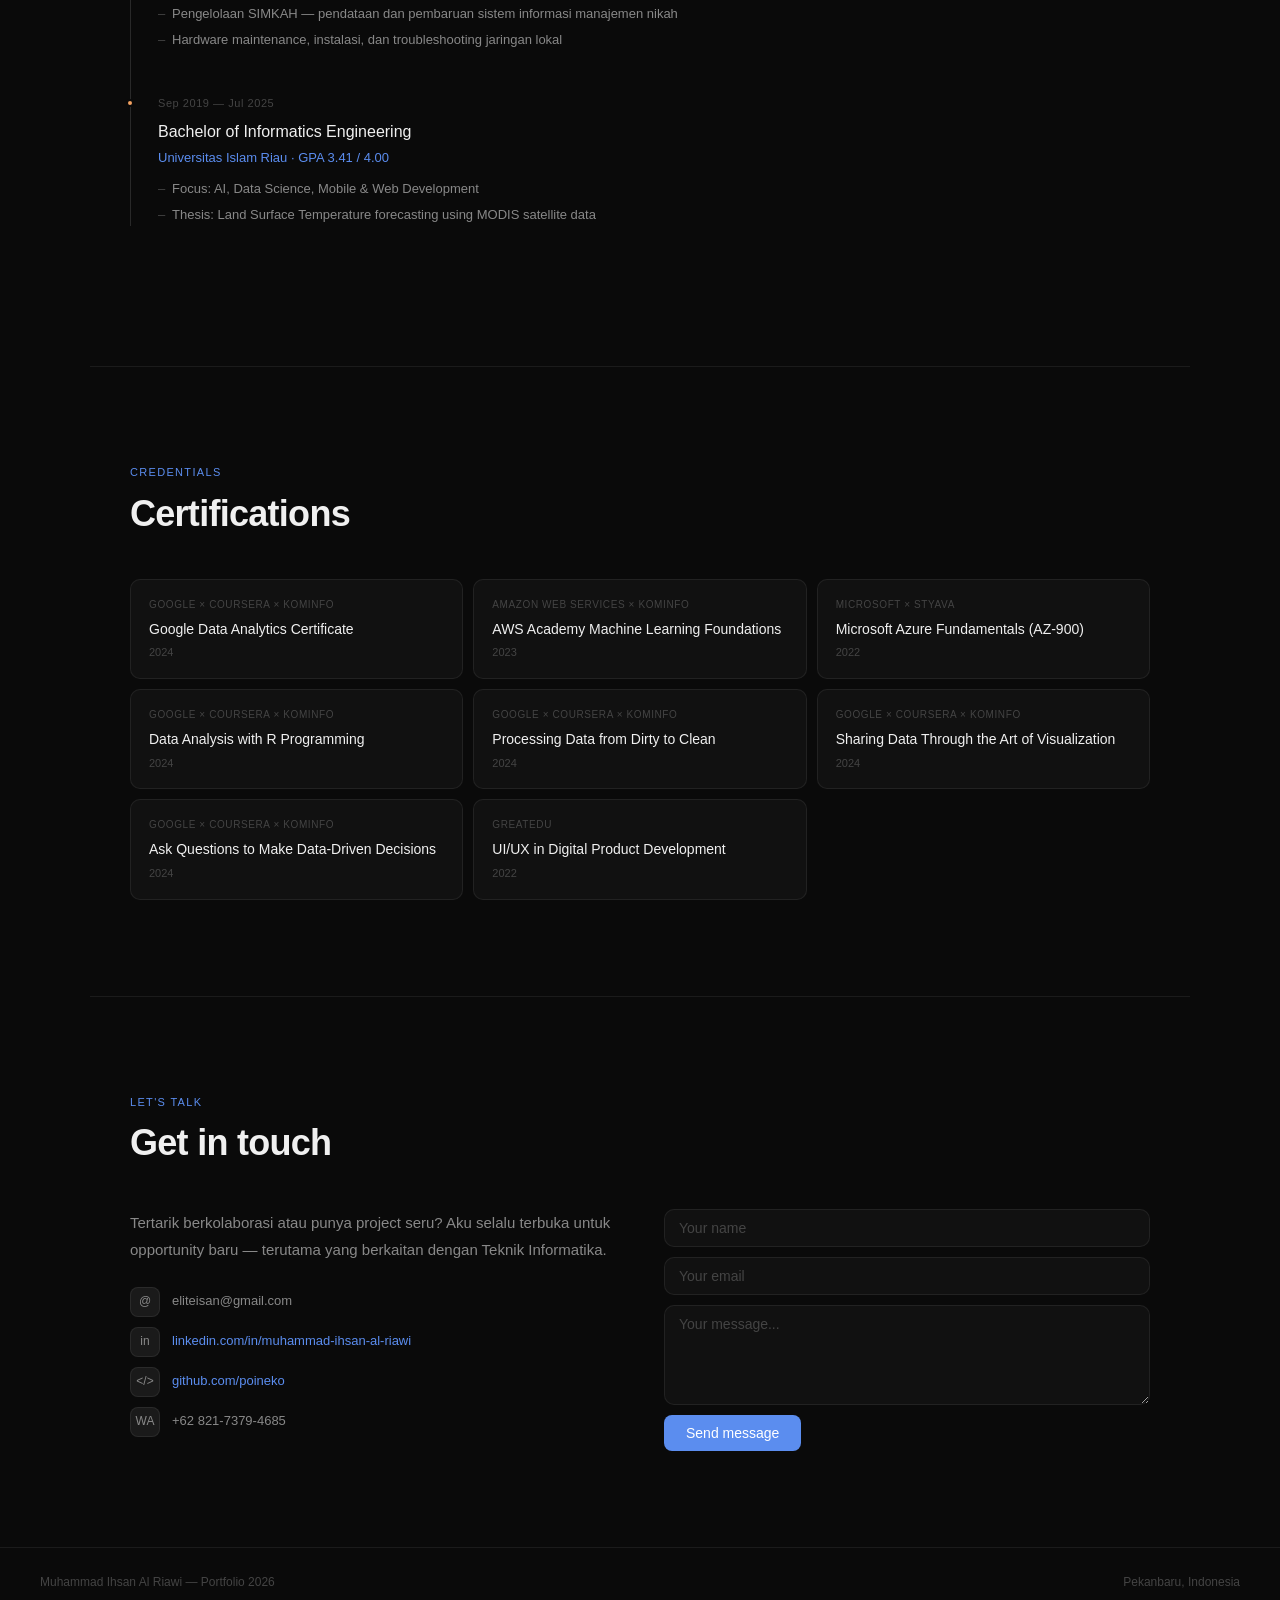
==== commit cbe34af8: "~" ====
--- a/index.html
+++ b/index.html
@@ -37,35 +37,199 @@
   h1 { font-size: clamp(34px, 5.5vw, 60px); font-weight: 600; line-height: 1.1; letter-spacing: -0.03em; }
   h2 { font-size: clamp(24px, 3.5vw, 36px); font-weight: 600; line-height: 1.2; letter-spacing: -0.02em; }
 
-  /* HERO */
-  #hero { padding-top: 100px; padding-bottom: 100px; }
-  .hero-inner { display: grid; grid-template-columns: 1fr auto; gap: 60px; align-items: center; }
-  .hero-badge { display: inline-flex; align-items: center; gap: 7px; background: var(--bg3); border: 0.5px solid var(--line2); border-radius: 20px; padding: 5px 14px; font-size: 12px; color: var(--muted); margin-bottom: 28px; }
-  .hero-badge-dot { width: 6px; height: 6px; border-radius: 50%; background: var(--accent2); }
-  .hero-title { margin-bottom: 18px; }
-  .hero-title span { color: var(--accent); }
-  .hero-sub { font-size: 16px; color: var(--muted); max-width: 520px; line-height: 1.75; margin-bottom: 36px; }
-  .hero-actions { display: flex; gap: 10px; flex-wrap: wrap; }
-  .btn-primary { display: inline-flex; align-items: center; gap: 8px; background: var(--accent); color: #fff; font-size: 14px; font-weight: 500; padding: 10px 22px; border-radius: 8px; border: none; cursor: pointer; transition: opacity .2s; }
-  .btn-primary:hover { opacity: .85; }
-  .btn-ghost { display: inline-flex; align-items: center; gap: 8px; background: transparent; color: var(--text); font-size: 14px; font-weight: 500; padding: 10px 22px; border-radius: 8px; border: 0.5px solid var(--line2); cursor: pointer; transition: all .2s; }
-  .btn-ghost:hover { background: var(--bg3); border-color: var(--accent); }
-
-  /* PHOTO */
-  .hero-photo-wrap { flex-shrink: 0; }
-  .hero-photo { width: 220px; height: 270px; border-radius: 20px; border: 0.5px solid var(--line2); overflow: hidden; background: var(--bg3); position: relative; }
-  .hero-photo img { width: 100%; height: 100%; object-fit: cover; object-position: top center; display: block; }
-  .hero-photo-placeholder { width: 100%; height: 100%; display: none; flex-direction: column; align-items: center; justify-content: center; gap: 10px; }
-  .photo-icon { width: 56px; height: 56px; border-radius: 50%; background: var(--bg4); border: 0.5px solid var(--line2); display: flex; align-items: center; justify-content: center; }
-  .photo-label { font-size: 11px; color: var(--hint); text-align: center; line-height: 1.6; }
-  .hero-photo-badge { position: absolute; bottom: 12px; left: 50%; transform: translateX(-50%); background: rgba(10,10,10,0.85); backdrop-filter: blur(8px); border: 0.5px solid var(--line2); border-radius: 20px; padding: 5px 12px; white-space: nowrap; font-size: 11px; font-weight: 500; color: var(--accent2); }
-
-  /* STATS */
-  .hero-stats { display: grid; grid-template-columns: repeat(4,1fr); gap: 1px; background: var(--line); border: 0.5px solid var(--line); border-radius: var(--rl); overflow: hidden; margin-top: 64px; }
-  .stat-cell { background: var(--bg2); padding: 22px 18px; }
-  .stat-num { font-size: 26px; font-weight: 600; letter-spacing: -0.03em; }
-  .stat-num span { color: var(--accent); }
-  .stat-label { font-size: 12px; color: var(--muted); margin-top: 3px; }
+ /* HERO */
+#hero {
+  padding-top: 100px;
+  padding-bottom: 100px;
+}
+
+.hero-inner {
+  display: grid;
+  grid-template-columns: 1fr 260px;
+  gap: 80px;
+  align-items: center;
+}
+
+.hero-left {
+  max-width: 600px;
+}
+
+.hero-badge {
+  display: inline-flex;
+  align-items: center;
+  gap: 7px;
+  background: var(--bg3);
+  border: 0.5px solid var(--line2);
+  border-radius: 20px;
+  padding: 5px 14px;
+  font-size: 12px;
+  color: var(--muted);
+  margin-bottom: 28px;
+}
+
+.hero-badge-dot {
+  width: 6px;
+  height: 6px;
+  border-radius: 50%;
+  background: var(--accent2);
+}
+
+.hero-title {
+  margin-bottom: 18px;
+}
+
+.hero-title span {
+  color: var(--accent);
+}
+
+.hero-sub {
+  font-size: 16px;
+  color: var(--muted);
+  max-width: 520px;
+  line-height: 1.75;
+  margin-bottom: 36px;
+}
+
+.hero-actions {
+  display: flex;
+  gap: 10px;
+  flex-wrap: wrap;
+}
+
+.btn-primary {
+  display: inline-flex;
+  align-items: center;
+  gap: 8px;
+  background: var(--accent);
+  color: #fff;
+  font-size: 14px;
+  font-weight: 500;
+  padding: 10px 22px;
+  border-radius: 8px;
+  border: none;
+  cursor: pointer;
+  transition: all .2s ease;
+}
+
+.btn-primary:hover {
+  opacity: .85;
+  transform: translateY(-1px);
+}
+
+.btn-ghost {
+  display: inline-flex;
+  align-items: center;
+  gap: 8px;
+  background: transparent;
+  color: var(--text);
+  font-size: 14px;
+  font-weight: 500;
+  padding: 10px 22px;
+  border-radius: 8px;
+  border: 0.5px solid var(--line2);
+  cursor: pointer;
+  transition: all .2s ease;
+}
+
+.btn-ghost:hover {
+  background: var(--bg3);
+  border-color: var(--accent);
+}
+
+.hero-photo-wrap {
+  display: flex;
+  justify-content: center;
+}
+
+.hero-photo {
+  width: 240px;
+  height: 300px;
+  border-radius: 20px;
+  overflow: hidden;
+  position: relative;
+  background: var(--bg3);
+  border: 1px solid rgba(255,255,255,0.08);
+  box-shadow: 0 10px 30px rgba(0,0,0,0.4);
+}
+
+.hero-photo img {
+  width: 100%;
+  height: 100%;
+  object-fit: cover;
+  object-position: center;
+
+  filter: grayscale(100%) contrast(1.1) brightness(0.9);
+  transition: all 0.4s ease;
+}
+
+/* hover jadi subtle hidup */
+.hero-photo:hover img {
+  filter: grayscale(40%) contrast(1.15) brightness(1);
+  transform: scale(1.05);
+}
+
+/* overlay gelap aesthetic */
+.hero-photo::after {
+  content: "";
+  position: absolute;
+  inset: 0;
+  background: linear-gradient(
+    to top,
+    rgba(0,0,0,0.6),
+    rgba(0,0,0,0.1),
+    transparent
+  );
+  pointer-events: none;
+}
+
+.hero-photo-badge {
+  position: absolute;
+  bottom: 12px;
+  left: 50%;
+  transform: translateX(-50%);
+  background: rgba(10,10,10,0.85);
+  backdrop-filter: blur(8px);
+  border: 0.5px solid var(--line2);
+  border-radius: 20px;
+  padding: 5px 12px;
+  white-space: nowrap;
+  font-size: 11px;
+  font-weight: 500;
+  color: var(--accent2);
+}
+
+/* STATS */
+.hero-stats {
+  display: grid;
+  grid-template-columns: repeat(4,1fr);
+  gap: 1px;
+  background: var(--line);
+  border: 0.5px solid var(--line);
+  border-radius: var(--rl);
+  overflow: hidden;
+  margin-top: 64px;
+}
+
+.stat-cell {
+  background: var(--bg2);
+  padding: 22px 18px;
+}
+
+.stat-num {
+  font-size: 26px;
+  font-weight: 600;
+  letter-spacing: -0.03em;
+}
+
+.stat-num span {
+  color: var(--accent);
+}
+
+.stat-label {
+  font-size: 12px;
+  color: var(--muted);
+  margin-top: 3px;
+}
 
   /* ABOUT */
   #about { border-top: 0.5px solid var(--line); }
@@ -193,44 +357,54 @@
 <!-- HERO -->
 <section id="hero">
   <div class="hero-inner">
+
+    <!-- LEFT -->
     <div class="hero-left">
       <div class="hero-badge">
         <div class="hero-badge-dot"></div>
         Turning data into decisions — Open to global opportunities
       </div>
+
       <h1 class="hero-title">
         I turn raw data into intelligent systems<br>
         that <span>people actually use</span>.
       </h1>
+
       <p class="hero-sub">
         Data Scientist · AI Engineer · Full Stack Developer<br>
         Based in Indonesia — building AI-powered solutions and scalable applications.
       </p>
+
       <div class="hero-actions">
         <a href="#projects" class="btn-primary">View my work ↓</a>
         <a href="#contact" class="btn-ghost">Get in touch</a>
       </div>
     </div>
-  </div>
+
+    <!-- RIGHT (PHOTO) -->
     <div class="hero-photo-wrap">
       <div class="hero-photo">
-        <!-- Upload file bernama "foto.jpg" ke root repo GitHub kamu. Selesai. -->
         <img src="assets/images/poi-profile.png" alt="Muhammad Ihsan Al Riawi"
           onerror="this.style.display='none'; this.nextElementSibling.style.display='flex';">
+
         <div class="hero-photo-placeholder">
           <div class="photo-icon">
             <svg width="24" height="24" viewBox="0 0 24 24" fill="none">
               <circle cx="12" cy="8" r="4" stroke="#444" stroke-width="1.5"/>
-              <path d="M4 20C4 15.6 7.6 12 12 12C16.4 12 20 15.6 20 20" stroke="#444" stroke-width="1.5" stroke-linecap="round"/>
+              <path d="M4 20C4 15.6 7.6 12 12 12C16.4 12 20 15.6 20 20"
+                stroke="#444" stroke-width="1.5" stroke-linecap="round"/>
             </svg>
           </div>
           <span class="photo-label">Upload foto.jpg<br>ke repo GitHub</span>
         </div>
+
         <div class="hero-photo-badge">Available for hire</div>
       </div>
     </div>
-  </div>
-
+
+  </div>
+
+  <!-- STATS -->
   <div class="hero-stats">
     <div class="stat-cell"><div class="stat-num"><span>3</span>+</div><div class="stat-label">Years teaching & mentoring</div></div>
     <div class="stat-cell"><div class="stat-num"><span>11</span></div><div class="stat-label">Projects shipped</div></div>
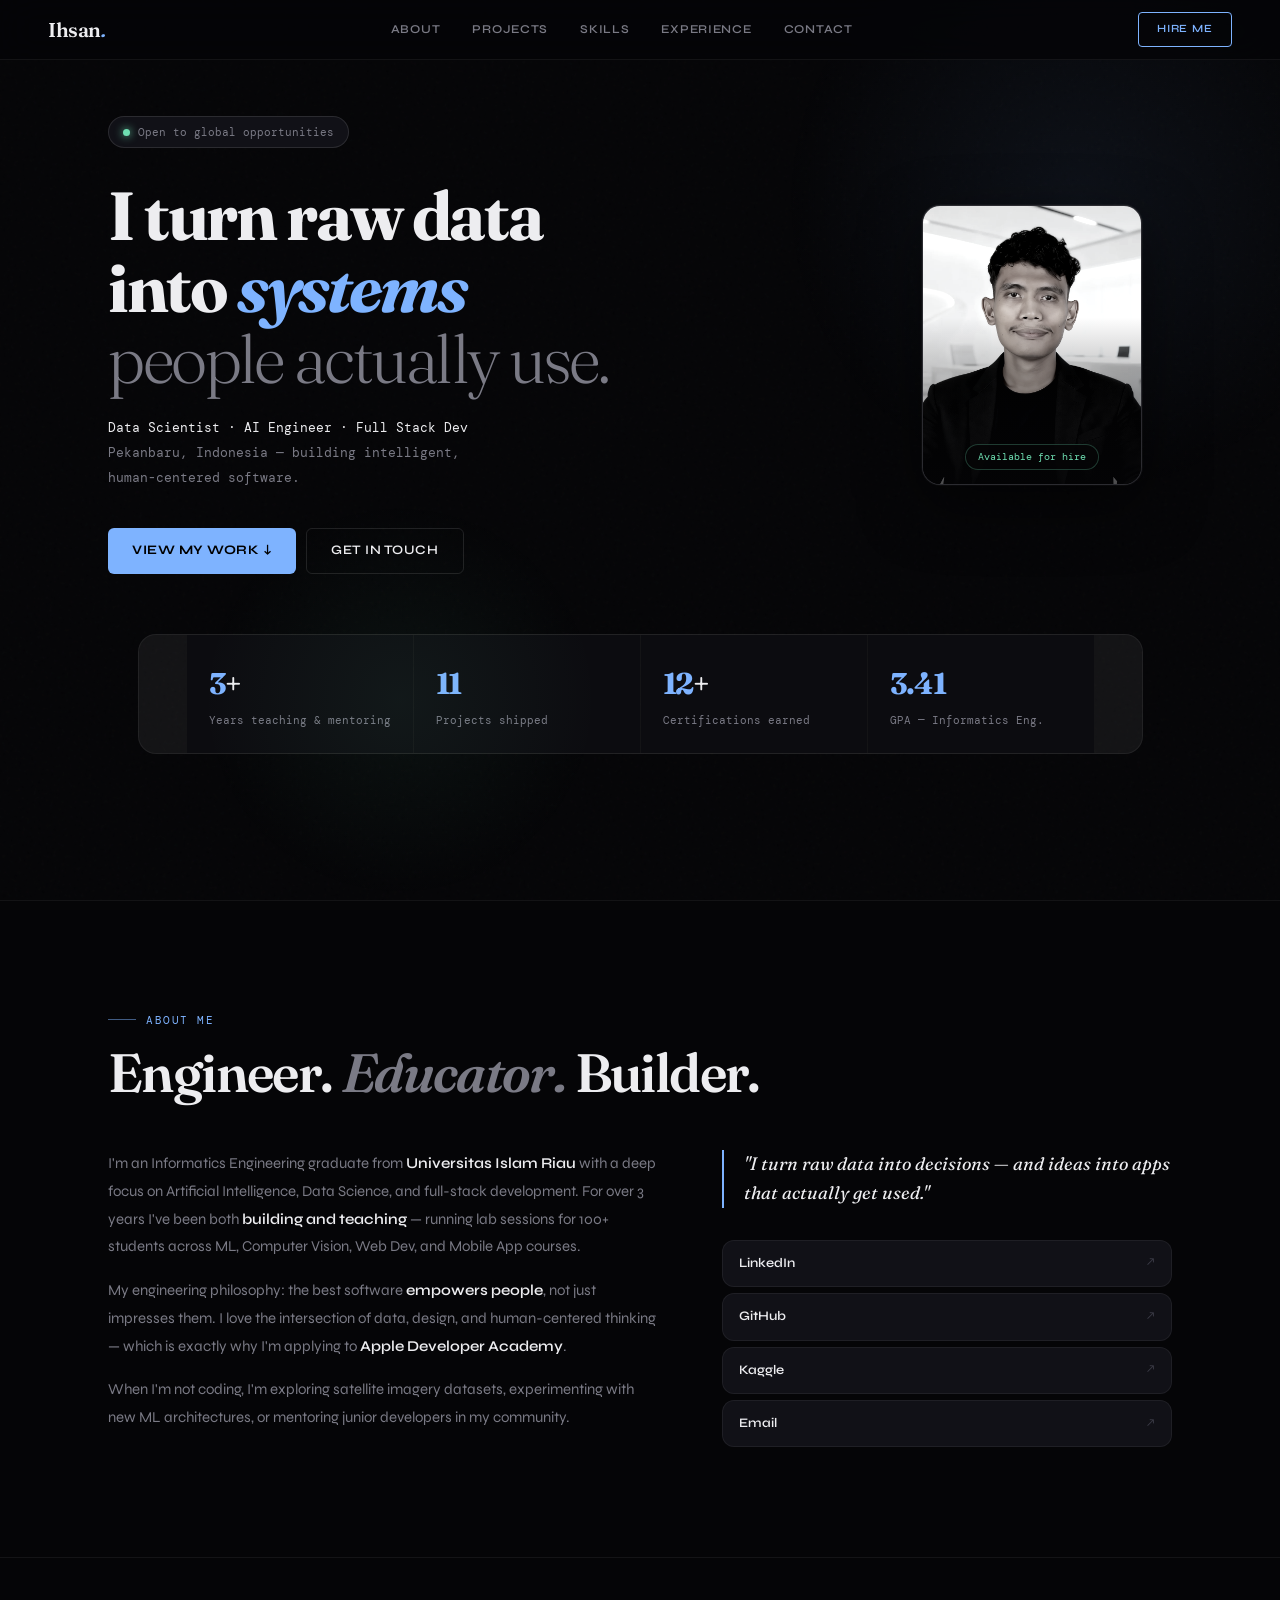
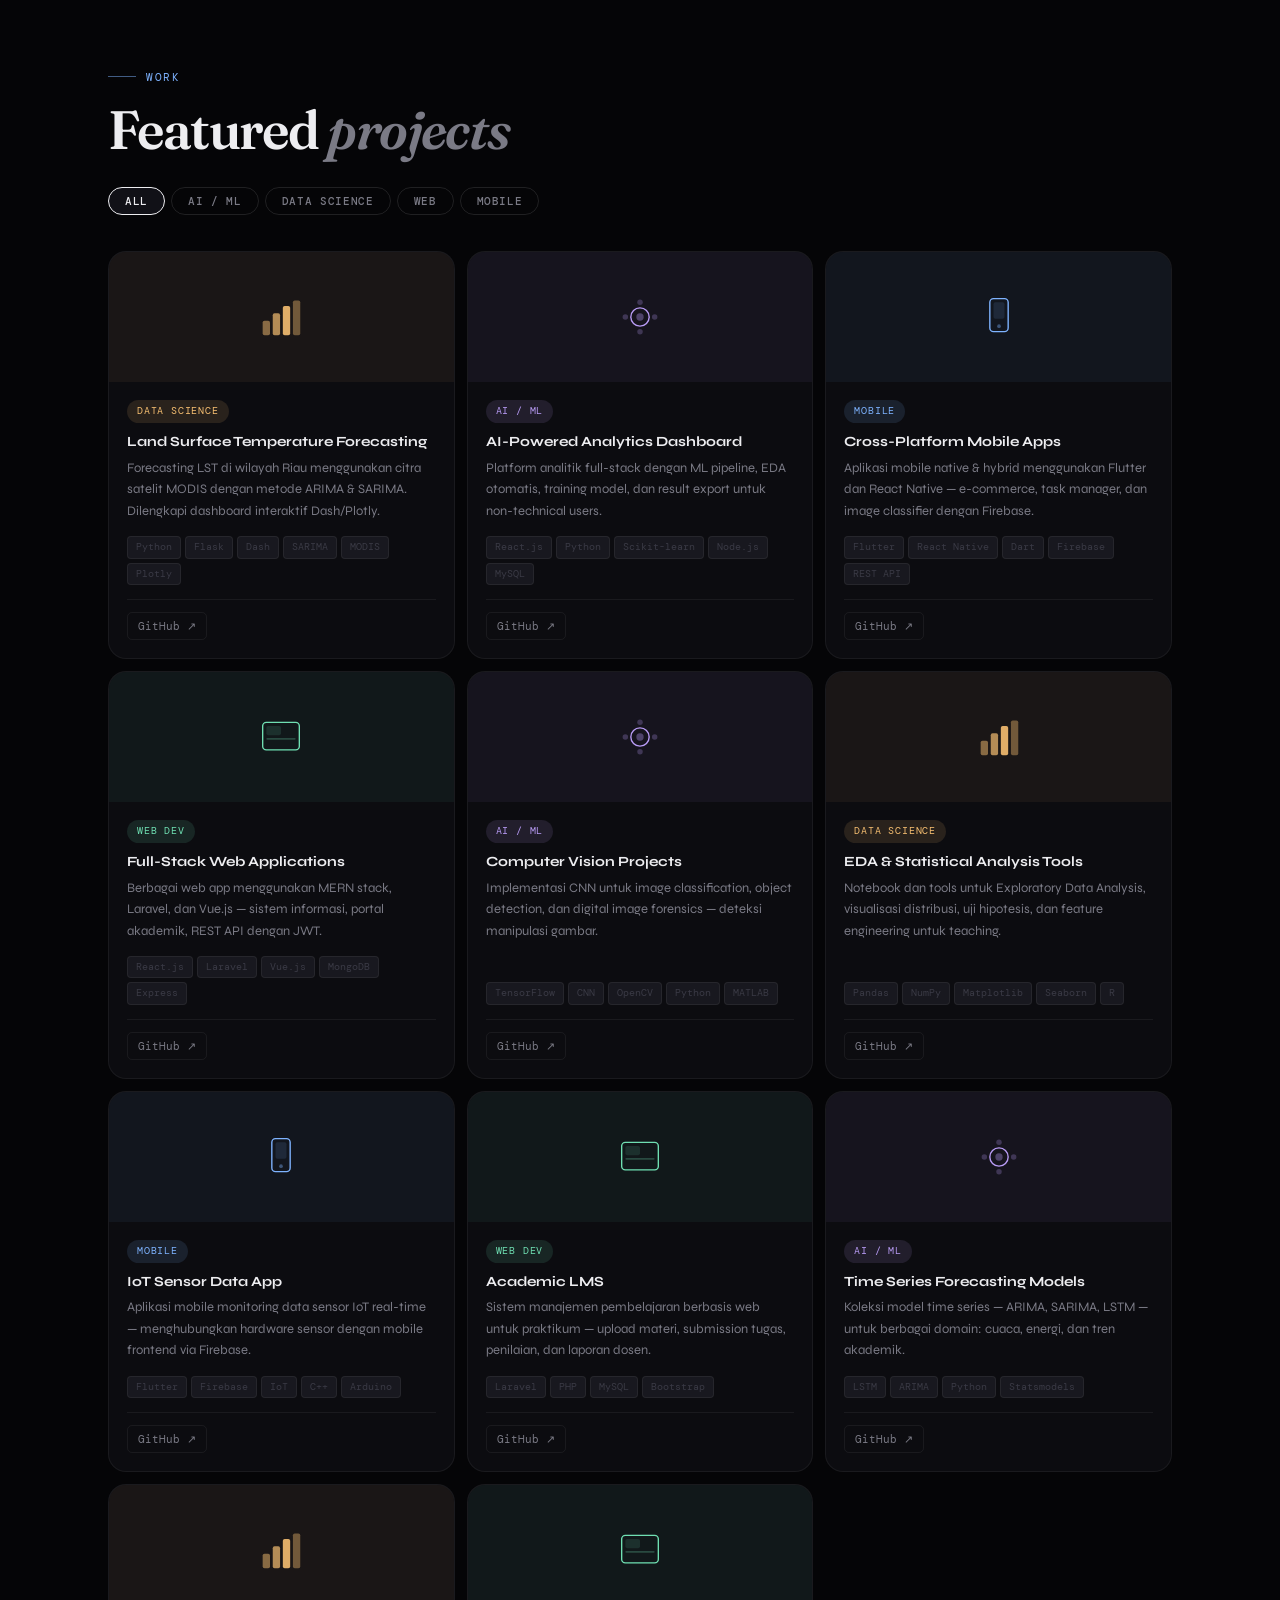
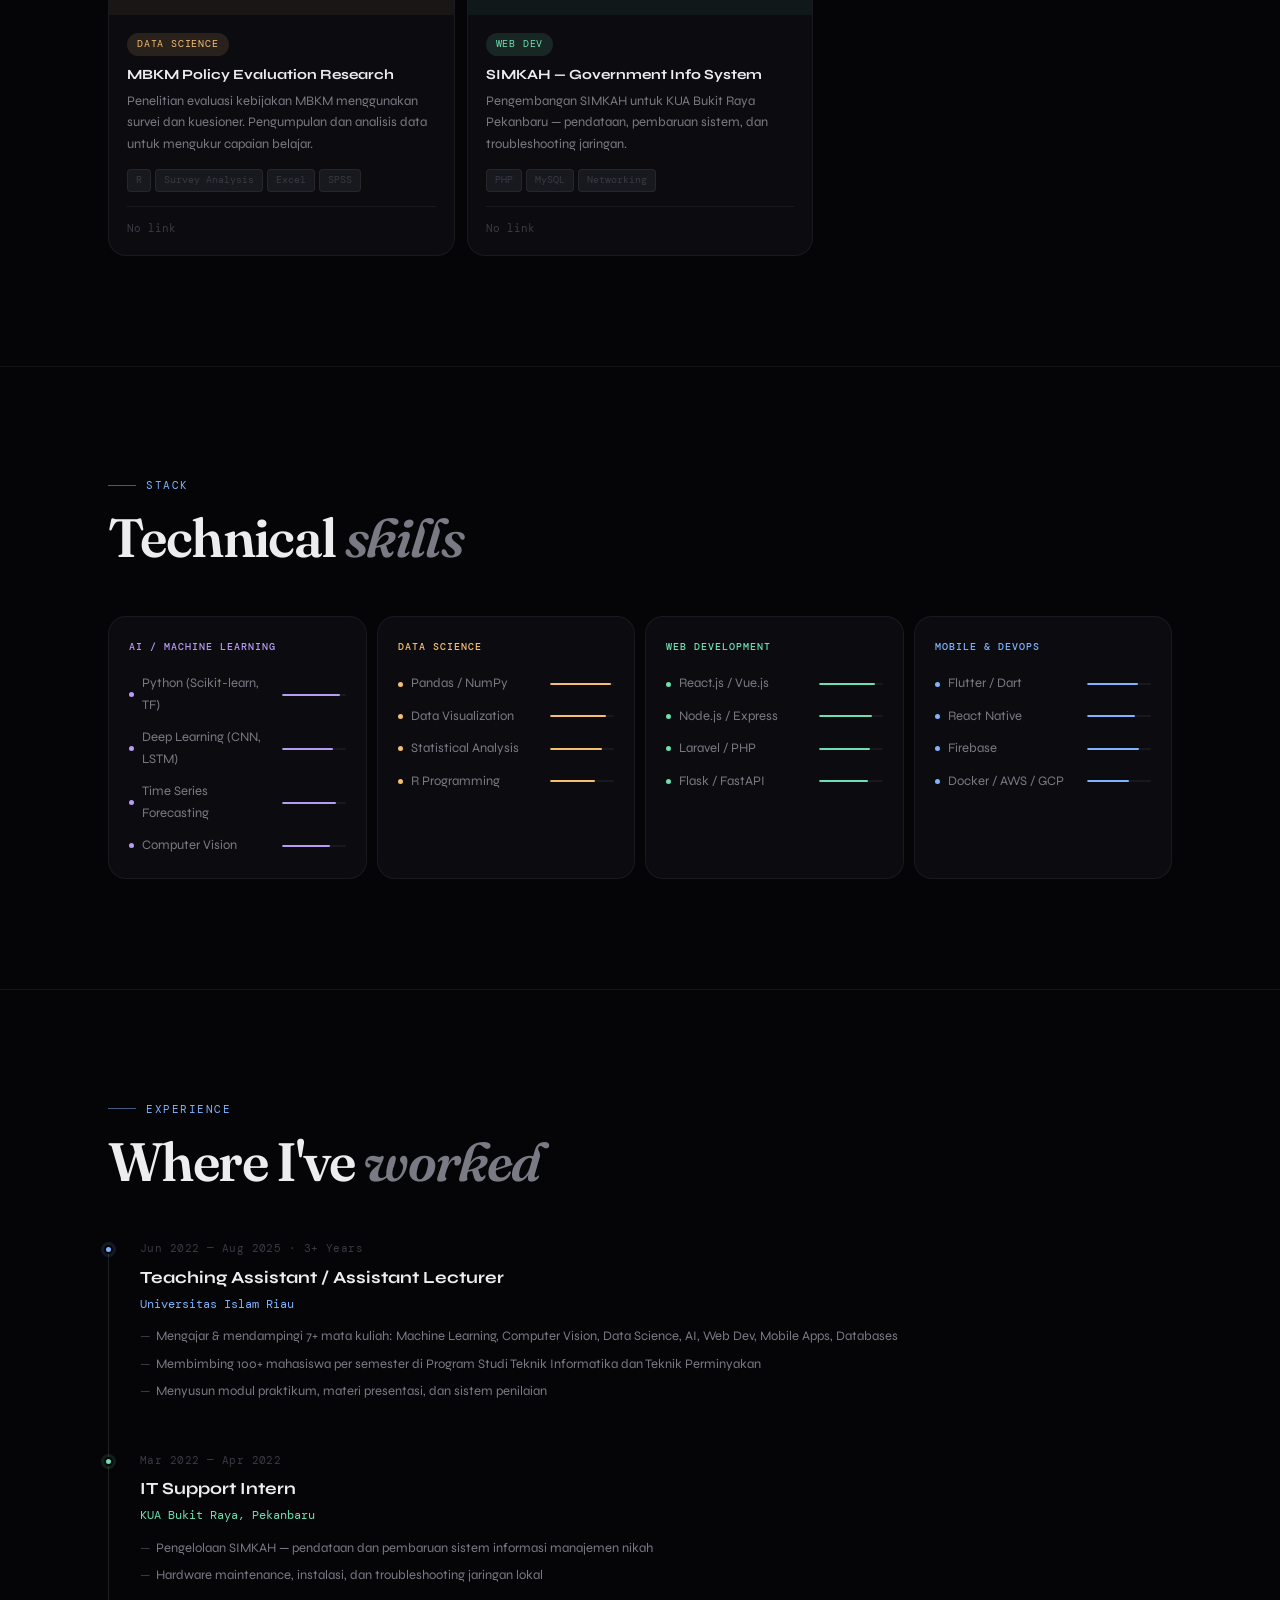
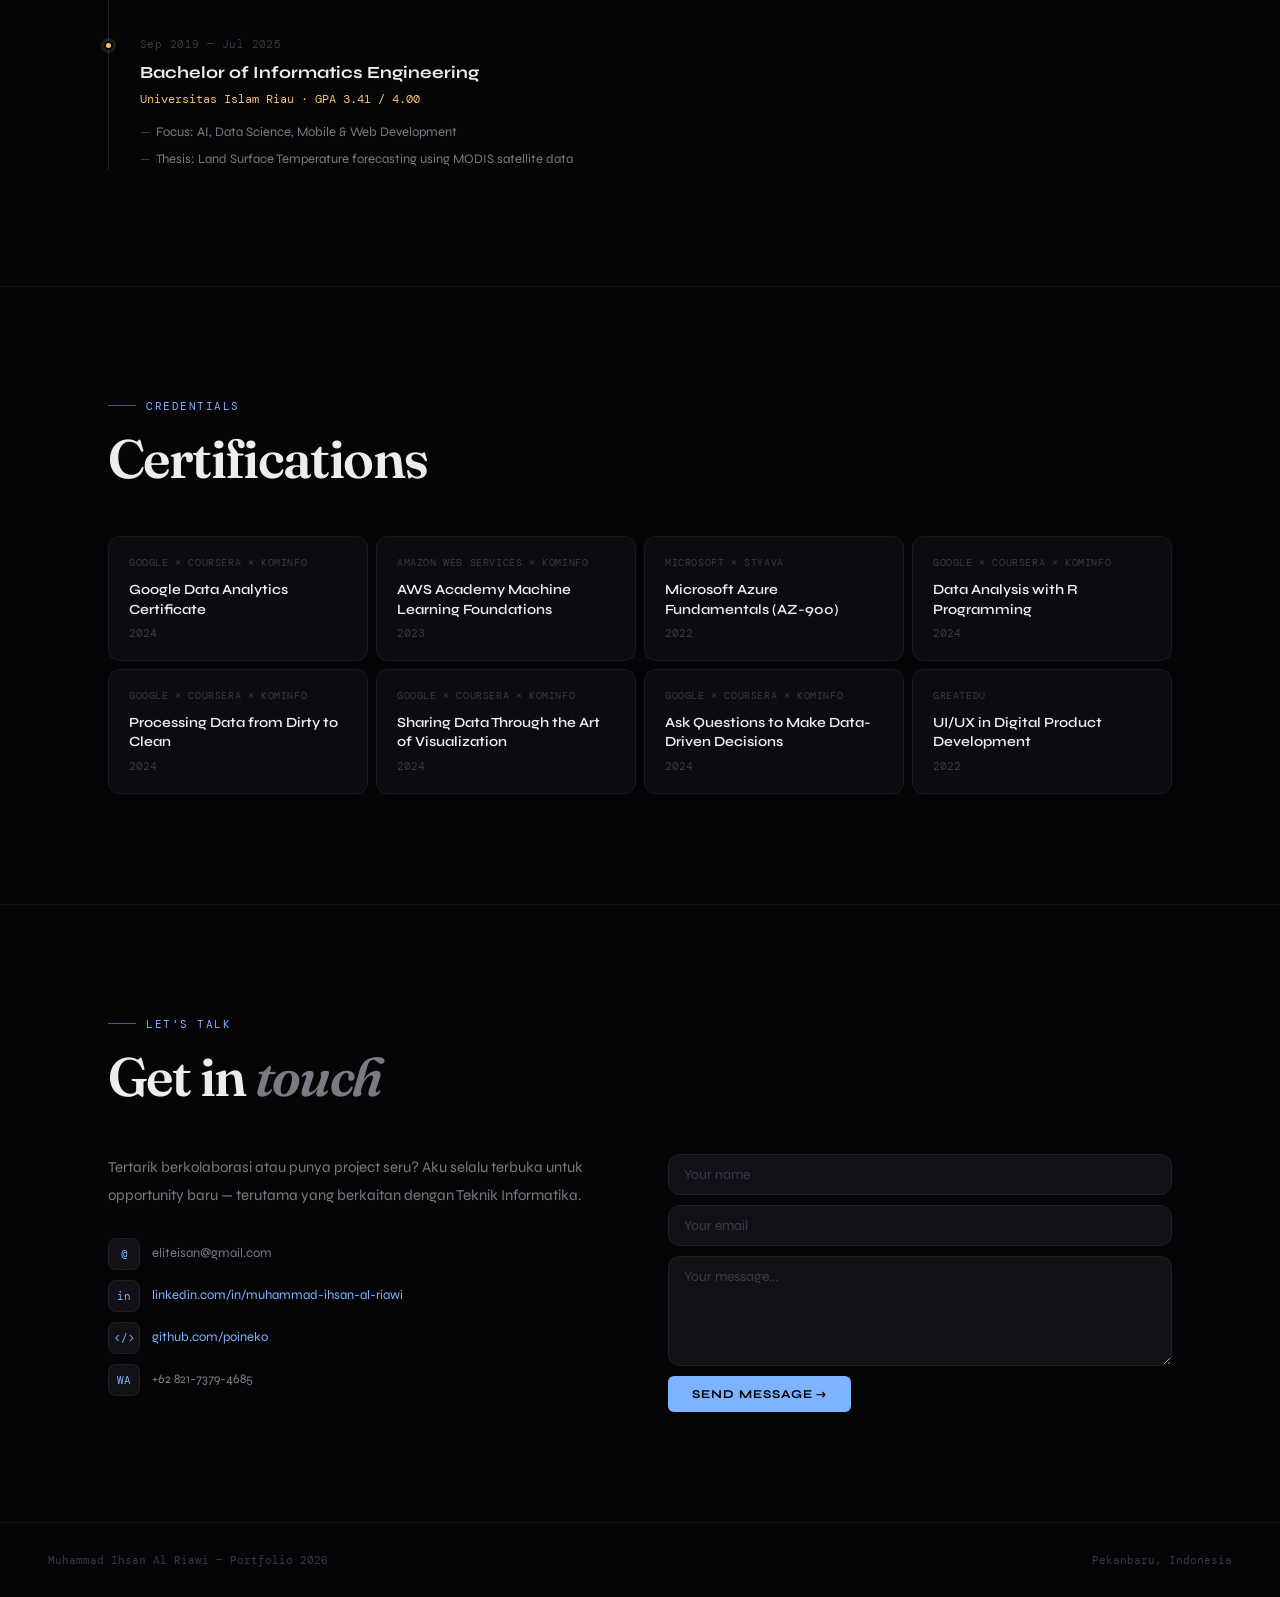
==== commit 8ca2ddc0: "~" ====
--- a/index.html
+++ b/index.html
@@ -4,346 +4,567 @@
 <meta charset="UTF-8"/>
 <meta name="viewport" content="width=device-width, initial-scale=1.0"/>
 <title>Muhammad Ihsan Al Riawi — Portfolio</title>
+<link rel="preconnect" href="https://fonts.googleapis.com">
+<link rel="preconnect" href="https://fonts.gstatic.com" crossorigin>
+<link href="https://fonts.googleapis.com/css2?family=Fraunces:ital,wght@0,300;0,400;0,600;0,700;1,300;1,400&family=DM+Mono:wght@300;400;500&family=Syne:wght@400;500;600;700;800&display=swap" rel="stylesheet">
 <style>
-  :root {
-    --bg: #0a0a0a; --bg2: #111; --bg3: #1a1a1a; --bg4: #222;
-    --line: rgba(255,255,255,0.07); --line2: rgba(255,255,255,0.13);
-    --text: #f0f0f0; --muted: #888; --hint: #444;
-    --accent: #5B8DEF; --accent2: #7EC8A4; --accent3: #F4A261; --accent4: #C77DFF;
-    --cat-mobile: #5B8DEF; --cat-web: #7EC8A4; --cat-ai: #C77DFF; --cat-ds: #F4A261;
-    --r: 10px; --rl: 16px;
-  }
-  *, *::before, *::after { box-sizing: border-box; margin: 0; padding: 0; }
-  html { scroll-behavior: smooth; }
-  body { background: var(--bg); color: var(--text); font-family: -apple-system,'SF Pro Text','Helvetica Neue',Arial,sans-serif; font-size: 15px; line-height: 1.7; -webkit-font-smoothing: antialiased; }
-  a { color: inherit; text-decoration: none; }
-
-  nav {
-    position: sticky; top: 0; z-index: 100;
-    background: rgba(10,10,10,0.9); backdrop-filter: blur(16px);
-    border-bottom: 0.5px solid var(--line);
-    display: flex; align-items: center; justify-content: space-between;
-    padding: 0 40px; height: 56px;
-  }
-  .nav-logo { font-size: 15px; font-weight: 600; letter-spacing: -0.01em; }
-  .nav-links { display: flex; gap: 28px; }
-  .nav-links a { font-size: 13px; color: var(--muted); transition: color .2s; }
-  .nav-links a:hover { color: var(--text); }
-  .nav-cta { font-size: 12px; font-weight: 500; padding: 6px 16px; border: 0.5px solid var(--line2); border-radius: 20px; color: var(--text); background: transparent; cursor: pointer; transition: all .2s; text-decoration: none; display: inline-block; }
-  .nav-cta:hover { background: var(--bg3); border-color: var(--accent); color: var(--accent); }
-
-  section { padding: 96px 40px; max-width: 1100px; margin: 0 auto; }
-  .section-label { font-size: 11px; font-weight: 500; letter-spacing: 0.12em; color: var(--accent); text-transform: uppercase; margin-bottom: 10px; }
-  h1 { font-size: clamp(34px, 5.5vw, 60px); font-weight: 600; line-height: 1.1; letter-spacing: -0.03em; }
-  h2 { font-size: clamp(24px, 3.5vw, 36px); font-weight: 600; line-height: 1.2; letter-spacing: -0.02em; }
-
- /* HERO */
+:root {
+  --bg:      #050507;
+  --bg2:     #0c0c10;
+  --bg3:     #111117;
+  --bg4:     #18181f;
+  --border:  rgba(255,255,255,0.06);
+  --border2: rgba(255,255,255,0.11);
+  --text:    #ededf0;
+  --muted:   #7a7a85;
+  --dim:     #3a3a45;
+  --accent:  #7EB3FF;
+  --green:   #6FDFB2;
+  --amber:   #F5BE71;
+  --purple:  #B89BF5;
+  --r: 12px;
+  --rl: 18px;
+}
+
+*, *::before, *::after { box-sizing: border-box; margin: 0; padding: 0; }
+html { scroll-behavior: smooth; }
+
+body {
+  background: var(--bg);
+  color: var(--text);
+  font-family: 'Syne', sans-serif;
+  font-size: 15px;
+  line-height: 1.65;
+  -webkit-font-smoothing: antialiased;
+  overflow-x: hidden;
+}
+a { color: inherit; text-decoration: none; }
+
+/* ─── NOISE OVERLAY ─────────────────────────────────────────── */
+body::before {
+  content: '';
+  position: fixed; inset: 0; z-index: 0;
+  background-image: url("data:image/svg+xml,%3Csvg viewBox='0 0 256 256' xmlns='http://www.w3.org/2000/svg'%3E%3Cfilter id='n'%3E%3CfeTurbulence type='fractalNoise' baseFrequency='0.9' numOctaves='4' stitchTiles='stitch'/%3E%3C/filter%3E%3Crect width='100%25' height='100%25' filter='url(%23n)' opacity='0.04'/%3E%3C/svg%3E");
+  pointer-events: none;
+  opacity: 0.5;
+}
+
+/* ─── NAV ───────────────────────────────────────────────────── */
+nav {
+  position: fixed; top: 0; left: 0; right: 0; z-index: 200;
+  display: flex; align-items: center; justify-content: space-between;
+  padding: 0 48px; height: 60px;
+  background: rgba(5,5,7,0.75);
+  backdrop-filter: blur(20px);
+  border-bottom: 0.5px solid var(--border);
+}
+.nav-logo {
+  font-family: 'Fraunces', serif;
+  font-size: 20px;
+  font-weight: 600;
+  letter-spacing: -0.02em;
+  color: var(--text);
+}
+.nav-logo em { color: var(--accent); font-style: italic; }
+.nav-links { display: flex; gap: 32px; }
+.nav-links a {
+  font-size: 12px; font-weight: 600; letter-spacing: 0.06em;
+  text-transform: uppercase; color: var(--muted);
+  transition: color .2s;
+}
+.nav-links a:hover { color: var(--text); }
+.nav-cta {
+  font-size: 11px; font-weight: 600; letter-spacing: 0.08em;
+  text-transform: uppercase; padding: 7px 18px;
+  border: 0.5px solid var(--accent);
+  color: var(--accent); border-radius: 4px;
+  transition: all .2s;
+}
+.nav-cta:hover { background: var(--accent); color: #000; }
+
+/* ─── SECTIONS ──────────────────────────────────────────────── */
+section {
+  position: relative; z-index: 1;
+  padding: 110px 48px;
+  max-width: 1160px; margin: 0 auto;
+}
+.label {
+  font-family: 'DM Mono', monospace;
+  font-size: 11px; font-weight: 400;
+  letter-spacing: 0.14em; text-transform: uppercase;
+  color: var(--accent); margin-bottom: 14px;
+  display: flex; align-items: center; gap: 10px;
+}
+.label::before {
+  content: ''; display: block;
+  width: 28px; height: 1px; background: var(--accent); opacity: 0.5;
+}
+h2 {
+  font-family: 'Fraunces', serif;
+  font-size: clamp(32px, 4.5vw, 54px);
+  font-weight: 600; line-height: 1.1;
+  letter-spacing: -0.03em;
+}
+h2 em { font-style: italic; color: var(--muted); }
+
+/* ─── HERO ──────────────────────────────────────────────────── */
 #hero {
-  padding-top: 100px;
-  padding-bottom: 100px;
+  min-height: 100vh;
+  display: flex; flex-direction: column;
+  justify-content: center;
+  padding-top: 80px;
+  max-width: 100%; padding-left: 0; padding-right: 0;
+  position: relative; overflow: hidden;
+}
+
+/* Glow blobs */
+.hero-blob1 {
+  position: absolute; width: 600px; height: 600px;
+  border-radius: 50%;
+  background: radial-gradient(circle, rgba(126,179,255,0.07) 0%, transparent 70%);
+  top: -100px; right: -100px; pointer-events: none;
+  animation: blobdrift 14s ease-in-out infinite alternate;
+}
+.hero-blob2 {
+  position: absolute; width: 400px; height: 400px;
+  border-radius: 50%;
+  background: radial-gradient(circle, rgba(111,223,178,0.06) 0%, transparent 70%);
+  bottom: 0; left: 200px; pointer-events: none;
+  animation: blobdrift 10s ease-in-out 2s infinite alternate-reverse;
+}
+@keyframes blobdrift {
+  from { transform: translate(0,0) scale(1); }
+  to   { transform: translate(30px, -40px) scale(1.1); }
 }
 
 .hero-inner {
+  max-width: 1160px;
+  margin: 0 auto;
+  padding: 0 48px;
+  width: 100%;
   display: grid;
-  grid-template-columns: 1fr 260px;
+  grid-template-columns: 1fr 280px;
   gap: 80px;
   align-items: center;
 }
 
-.hero-left {
-  max-width: 600px;
-}
-
-.hero-badge {
-  display: inline-flex;
-  align-items: center;
-  gap: 7px;
+/* status badge */
+.status-badge {
+  display: inline-flex; align-items: center; gap: 8px;
+  padding: 6px 14px;
   background: var(--bg3);
-  border: 0.5px solid var(--line2);
-  border-radius: 20px;
-  padding: 5px 14px;
-  font-size: 12px;
-  color: var(--muted);
-  margin-bottom: 28px;
-}
-
-.hero-badge-dot {
-  width: 6px;
-  height: 6px;
-  border-radius: 50%;
-  background: var(--accent2);
+  border: 0.5px solid var(--border2);
+  border-radius: 100px;
+  font-family: 'DM Mono', monospace;
+  font-size: 11px; color: var(--muted);
+  margin-bottom: 32px;
+  width: fit-content;
+}
+.status-dot {
+  width: 7px; height: 7px; border-radius: 50%;
+  background: var(--green);
+  box-shadow: 0 0 8px var(--green);
+  animation: pulse 2s ease-in-out infinite;
+}
+@keyframes pulse {
+  0%, 100% { opacity: 1; box-shadow: 0 0 8px var(--green); }
+  50%       { opacity: 0.6; box-shadow: 0 0 3px var(--green); }
 }
 
 .hero-title {
-  margin-bottom: 18px;
-}
-
-.hero-title span {
-  color: var(--accent);
-}
+  font-family: 'Fraunces', serif;
+  font-size: clamp(38px, 5.5vw, 68px);
+  font-weight: 700; line-height: 1.05;
+  letter-spacing: -0.035em;
+  margin-bottom: 22px;
+}
+.hero-title .italic { font-style: italic; color: var(--accent); }
+.hero-title .line2 { display: block; color: var(--muted); font-weight: 300; }
 
 .hero-sub {
-  font-size: 16px;
-  color: var(--muted);
-  max-width: 520px;
-  line-height: 1.75;
-  margin-bottom: 36px;
-}
-
-.hero-actions {
-  display: flex;
-  gap: 10px;
-  flex-wrap: wrap;
-}
-
+  font-family: 'DM Mono', monospace;
+  font-size: 13px; color: var(--muted);
+  line-height: 1.9;
+  margin-bottom: 38px;
+  max-width: 480px;
+}
+.hero-sub span { color: var(--text); }
+
+.hero-actions { display: flex; gap: 10px; flex-wrap: wrap; }
 .btn-primary {
-  display: inline-flex;
-  align-items: center;
-  gap: 8px;
-  background: var(--accent);
-  color: #fff;
-  font-size: 14px;
-  font-weight: 500;
-  padding: 10px 22px;
-  border-radius: 8px;
-  border: none;
-  cursor: pointer;
-  transition: all .2s ease;
-}
-
-.btn-primary:hover {
-  opacity: .85;
-  transform: translateY(-1px);
-}
-
+  display: inline-flex; align-items: center; gap: 8px;
+  background: var(--accent); color: #000;
+  font-size: 13px; font-weight: 700;
+  letter-spacing: 0.04em; text-transform: uppercase;
+  padding: 11px 24px; border-radius: 6px;
+  transition: all .2s;
+}
+.btn-primary:hover { opacity: 0.88; transform: translateY(-1px); }
 .btn-ghost {
-  display: inline-flex;
-  align-items: center;
-  gap: 8px;
-  background: transparent;
-  color: var(--text);
-  font-size: 14px;
-  font-weight: 500;
-  padding: 10px 22px;
-  border-radius: 8px;
-  border: 0.5px solid var(--line2);
-  cursor: pointer;
-  transition: all .2s ease;
-}
-
-.btn-ghost:hover {
+  display: inline-flex; align-items: center; gap: 8px;
+  background: transparent; color: var(--text);
+  font-size: 13px; font-weight: 600;
+  letter-spacing: 0.04em; text-transform: uppercase;
+  padding: 11px 24px; border-radius: 6px;
+  border: 0.5px solid var(--border2);
+  transition: all .2s;
+}
+.btn-ghost:hover { border-color: var(--text); background: var(--bg3); }
+
+/* photo */
+.hero-photo-wrap { display: flex; justify-content: center; }
+.hero-photo {
+  width: 220px; height: 280px;
+  border-radius: var(--rl);
+  overflow: hidden; position: relative;
   background: var(--bg3);
-  border-color: var(--accent);
-}
-
-.hero-photo-wrap {
-  display: flex;
-  justify-content: center;
-}
-
-.hero-photo {
-  width: 240px;
-  height: 300px;
-  border-radius: 20px;
-  overflow: hidden;
-  position: relative;
-  background: var(--bg3);
-  border: 1px solid rgba(255,255,255,0.08);
-  box-shadow: 0 10px 30px rgba(0,0,0,0.4);
-}
-
+  border: 1px solid var(--border2);
+  box-shadow: 0 20px 60px rgba(0,0,0,0.5), 0 0 0 1px rgba(255,255,255,0.04);
+}
 .hero-photo img {
-  width: 100%;
-  height: 100%;
-  object-fit: cover;
-  object-position: center;
-
-  filter: grayscale(100%) contrast(1.1) brightness(0.9);
-  transition: all 0.4s ease;
-}
-
-/* hover jadi subtle hidup */
-.hero-photo:hover img {
-  filter: grayscale(40%) contrast(1.15) brightness(1);
-  transform: scale(1.05);
-}
-
-/* overlay gelap aesthetic */
+  width: 100%; height: 100%; object-fit: cover;
+  filter: grayscale(80%) contrast(1.1);
+  transition: filter .4s;
+}
+.hero-photo:hover img { filter: grayscale(20%) contrast(1.05); }
 .hero-photo::after {
-  content: "";
-  position: absolute;
-  inset: 0;
-  background: linear-gradient(
-    to top,
-    rgba(0,0,0,0.6),
-    rgba(0,0,0,0.1),
-    transparent
-  );
+  content: ''; position: absolute; inset: 0;
+  background: linear-gradient(to top, rgba(5,5,7,0.7) 0%, transparent 60%);
   pointer-events: none;
 }
-
-.hero-photo-badge {
-  position: absolute;
-  bottom: 12px;
-  left: 50%;
+.hero-photo-tag {
+  position: absolute; bottom: 14px; left: 50%;
   transform: translateX(-50%);
-  background: rgba(10,10,10,0.85);
+  font-family: 'DM Mono', monospace;
+  font-size: 10px; color: var(--green);
+  white-space: nowrap;
+  background: rgba(5,5,7,0.8);
   backdrop-filter: blur(8px);
-  border: 0.5px solid var(--line2);
-  border-radius: 20px;
-  padding: 5px 12px;
-  white-space: nowrap;
-  font-size: 11px;
-  font-weight: 500;
-  color: var(--accent2);
-}
-
-/* STATS */
+  border: 0.5px solid rgba(111,223,178,0.25);
+  border-radius: 100px;
+  padding: 4px 12px;
+  z-index: 2;
+}
+
+/* hero stats */
 .hero-stats {
-  display: grid;
-  grid-template-columns: repeat(4,1fr);
+  max-width: 1160px; margin: 60px auto 0;
+  padding: 0 48px;
+  display: grid; grid-template-columns: repeat(4,1fr);
   gap: 1px;
-  background: var(--line);
-  border: 0.5px solid var(--line);
+  background: var(--border);
+  border: 0.5px solid var(--border);
   border-radius: var(--rl);
   overflow: hidden;
-  margin-top: 64px;
-}
-
+}
 .stat-cell {
   background: var(--bg2);
-  padding: 22px 18px;
-}
-
+  padding: 24px 22px;
+  transition: background .2s;
+}
+.stat-cell:hover { background: var(--bg3); }
 .stat-num {
-  font-size: 26px;
-  font-weight: 600;
-  letter-spacing: -0.03em;
-}
-
-.stat-num span {
-  color: var(--accent);
-}
-
+  font-family: 'Fraunces', serif;
+  font-size: 30px; font-weight: 700;
+  letter-spacing: -0.04em;
+  color: var(--text);
+}
+.stat-num .accent { color: var(--accent); }
 .stat-label {
-  font-size: 12px;
-  color: var(--muted);
-  margin-top: 3px;
-}
-
-  /* ABOUT */
-  #about { border-top: 0.5px solid var(--line); }
-  .about-grid { display: grid; grid-template-columns: 1fr 1fr; gap: 60px; align-items: start; margin-top: 44px; }
-  .about-text p { color: var(--muted); margin-bottom: 14px; font-size: 15px; line-height: 1.8; }
-  .about-text p strong { color: var(--text); font-weight: 500; }
-  .about-quote { border-left: 2px solid var(--accent); padding-left: 18px; font-size: 15px; font-style: italic; color: var(--text); line-height: 1.7; margin-bottom: 28px; }
-  .about-links { display: flex; flex-direction: column; gap: 8px; }
-  .about-link { display: flex; align-items: center; justify-content: space-between; padding: 11px 14px; background: var(--bg3); border: 0.5px solid var(--line); border-radius: var(--r); font-size: 13px; color: var(--muted); transition: all .2s; }
-  .about-link:hover { border-color: var(--line2); color: var(--text); }
-  .about-link-name { font-weight: 500; color: var(--text); }
-
-  /* PROJECTS */
-  #projects { border-top: 0.5px solid var(--line); }
-  .filter-bar { display: flex; gap: 8px; flex-wrap: wrap; margin: 28px 0 32px; }
-  .filter-btn { font-size: 12px; font-weight: 500; padding: 5px 14px; border-radius: 20px; border: 0.5px solid var(--line2); background: transparent; color: var(--muted); cursor: pointer; transition: all .18s; }
-  .filter-btn.active, .filter-btn:hover { color: var(--text); border-color: var(--text); background: var(--bg3); }
-  .filter-btn[data-cat="mobile"].active { border-color: var(--cat-mobile); color: var(--cat-mobile); background: rgba(91,141,239,.1); }
-  .filter-btn[data-cat="web"].active    { border-color: var(--cat-web); color: var(--cat-web); background: rgba(126,200,164,.1); }
-  .filter-btn[data-cat="ai"].active     { border-color: var(--cat-ai); color: var(--cat-ai); background: rgba(199,125,255,.1); }
-  .filter-btn[data-cat="ds"].active     { border-color: var(--cat-ds); color: var(--cat-ds); background: rgba(244,162,97,.1); }
-  .projects-grid { display: grid; grid-template-columns: repeat(auto-fill, minmax(310px,1fr)); gap: 14px; }
-  .project-card { background: var(--bg2); border: 0.5px solid var(--line); border-radius: var(--rl); overflow: hidden; transition: border-color .2s, transform .2s; }
-  .project-card:hover { border-color: var(--line2); transform: translateY(-2px); }
-  .project-thumb { height: 150px; display: flex; align-items: center; justify-content: center; overflow: hidden; }
-  .project-thumb img { width: 100%; height: 100%; object-fit: cover; }
-  .project-thumb-placeholder { display: flex; align-items: center; justify-content: center; width: 100%; height: 100%; }
-  .thumb-mobile { background: rgba(91,141,239,.08); }
-  .thumb-web    { background: rgba(126,200,164,.08); }
-  .thumb-ai     { background: rgba(199,125,255,.08); }
-  .thumb-ds     { background: rgba(244,162,97,.08); }
-  .project-body { padding: 18px; }
-  .project-cat-badge { font-size: 10px; font-weight: 500; padding: 2px 8px; border-radius: 20px; display: inline-flex; margin-bottom: 8px; }
-  .badge-mobile { background: rgba(91,141,239,.15); color: #5B8DEF; }
-  .badge-web    { background: rgba(126,200,164,.15); color: #7EC8A4; }
-  .badge-ai     { background: rgba(199,125,255,.15); color: #C77DFF; }
-  .badge-ds     { background: rgba(244,162,97,.15); color: #F4A261; }
-  .project-title { font-size: 15px; font-weight: 500; color: var(--text); margin-bottom: 5px; }
-  .project-desc { font-size: 13px; color: var(--muted); line-height: 1.6; margin-bottom: 12px; }
-  .project-tags { display: flex; flex-wrap: wrap; gap: 4px; margin-bottom: 14px; }
-  .project-tag { font-size: 11px; padding: 2px 7px; border-radius: 4px; background: var(--bg4); color: var(--hint); border: 0.5px solid var(--line); }
-  .project-footer { display: flex; gap: 8px; padding-top: 12px; border-top: 0.5px solid var(--line); }
-  .proj-link { font-size: 12px; color: var(--muted); display: inline-flex; align-items: center; gap: 4px; padding: 4px 10px; border: 0.5px solid var(--line); border-radius: 6px; transition: all .15s; }
-  .proj-link:hover { border-color: var(--line2); color: var(--text); }
-
-  /* SKILLS */
-  #skills { border-top: 0.5px solid var(--line); }
-  .skills-grid { display: grid; grid-template-columns: repeat(auto-fill, minmax(220px,1fr)); gap: 12px; margin-top: 44px; }
-  .skill-group { background: var(--bg2); border: 0.5px solid var(--line); border-radius: var(--rl); padding: 20px; }
-  .skill-group-label { font-size: 11px; font-weight: 500; letter-spacing: 0.08em; text-transform: uppercase; margin-bottom: 14px; }
-  .skill-item { display: flex; align-items: center; gap: 8px; margin-bottom: 9px; }
-  .skill-dot { width: 6px; height: 6px; border-radius: 50%; flex-shrink: 0; }
-  .skill-name { font-size: 13px; color: var(--muted); flex: 1; }
-  .skill-bar-wrap { width: 60px; height: 2px; background: var(--bg4); border-radius: 2px; flex-shrink: 0; }
-  .skill-bar { height: 2px; border-radius: 2px; }
-
-  /* EXPERIENCE */
-  #experience { border-top: 0.5px solid var(--line); }
-  .timeline { margin-top: 44px; position: relative; padding-left: 28px; }
-  .timeline::before { content: ''; position: absolute; left: 0; top: 8px; bottom: 0; width: 0.5px; background: var(--line2); }
-  .timeline-item { position: relative; margin-bottom: 44px; }
-  .timeline-dot { position: absolute; left: -32px; top: 5px; width: 8px; height: 8px; border-radius: 50%; background: var(--accent); border: 2px solid var(--bg); }
-  .timeline-period { font-size: 11px; color: var(--hint); margin-bottom: 5px; font-weight: 500; letter-spacing: 0.05em; }
-  .timeline-role { font-size: 16px; font-weight: 500; color: var(--text); margin-bottom: 2px; }
-  .timeline-org { font-size: 13px; color: var(--accent); margin-bottom: 10px; }
-  .timeline-bullets { list-style: none; }
-  .timeline-bullets li { font-size: 13px; color: var(--muted); padding-left: 14px; position: relative; margin-bottom: 5px; line-height: 1.6; }
-  .timeline-bullets li::before { content: '–'; position: absolute; left: 0; color: var(--hint); }
-
-  /* CERTS */
-  #certifications { border-top: 0.5px solid var(--line); }
-  .certs-grid { display: grid; grid-template-columns: repeat(auto-fill, minmax(250px,1fr)); gap: 10px; margin-top: 44px; }
-  .cert-card { background: var(--bg2); border: 0.5px solid var(--line); border-radius: var(--r); padding: 16px 18px; transition: border-color .2s; }
-  .cert-card:hover { border-color: var(--line2); }
-  .cert-issuer { font-size: 10px; font-weight: 500; letter-spacing: 0.06em; color: var(--hint); text-transform: uppercase; margin-bottom: 7px; }
-  .cert-name { font-size: 14px; font-weight: 500; color: var(--text); margin-bottom: 4px; line-height: 1.4; }
-  .cert-year { font-size: 11px; color: var(--hint); }
-
-  /* CONTACT */
-  #contact { border-top: 0.5px solid var(--line); }
-  .contact-wrap { margin-top: 44px; display: grid; grid-template-columns: 1fr 1fr; gap: 48px; align-items: start; }
-  .contact-intro { font-size: 15px; color: var(--muted); line-height: 1.8; margin-bottom: 24px; }
-  .contact-info-list { display: flex; flex-direction: column; gap: 10px; }
-  .contact-info-item { display: flex; align-items: center; gap: 12px; font-size: 13px; color: var(--muted); }
-  .contact-info-icon { width: 30px; height: 30px; border-radius: 8px; background: var(--bg3); border: 0.5px solid var(--line); display: flex; align-items: center; justify-content: center; font-size: 12px; font-weight: 500; flex-shrink: 0; }
-  .contact-form { display: flex; flex-direction: column; gap: 10px; }
-  .contact-form input, .contact-form textarea { background: var(--bg2); border: 0.5px solid var(--line); border-radius: var(--r); padding: 10px 14px; color: var(--text); font-size: 14px; font-family: inherit; outline: none; transition: border-color .2s; resize: vertical; }
-  .contact-form input:focus, .contact-form textarea:focus { border-color: var(--accent); }
-  .contact-form input::placeholder, .contact-form textarea::placeholder { color: var(--hint); }
-  .contact-form textarea { min-height: 100px; }
-  .send-btn { align-self: flex-start; background: var(--accent); color: #fff; font-size: 14px; font-weight: 500; padding: 10px 22px; border: none; border-radius: 8px; cursor: pointer; transition: opacity .2s; }
-  .send-btn:hover { opacity: .85; }
-  .form-success { display: none; background: rgba(126,200,164,.1); border: 0.5px solid rgba(126,200,164,.3); border-radius: var(--r); padding: 12px 16px; font-size: 13px; color: var(--accent2); }
-
-  footer { border-top: 0.5px solid var(--line); padding: 24px 40px; display: flex; align-items: center; justify-content: space-between; font-size: 12px; color: var(--hint); }
-
-  @media (max-width: 768px) {
-    nav { padding: 0 20px; }
-    .nav-links { display: none; }
-    section { padding: 64px 20px; }
-    .hero-inner { grid-template-columns: 1fr; }
-    .hero-photo-wrap { display: none; }
-    .hero-stats { grid-template-columns: repeat(2,1fr); }
-    .about-grid { grid-template-columns: 1fr; gap: 32px; }
-    .projects-grid { grid-template-columns: 1fr; }
-    .contact-wrap { grid-template-columns: 1fr; }
-    footer { flex-direction: column; gap: 6px; text-align: center; }
-  }
+  font-family: 'DM Mono', monospace;
+  font-size: 11px; color: var(--muted);
+  margin-top: 4px; line-height: 1.5;
+}
+
+/* ─── DIVIDER ───────────────────────────────────────────────── */
+.sec-divider {
+  width: 100%; height: 0.5px;
+  background: var(--border);
+  position: relative; z-index: 1;
+}
+
+/* ─── ABOUT ─────────────────────────────────────────────────── */
+.about-grid {
+  display: grid; grid-template-columns: 1.1fr 0.9fr;
+  gap: 64px; align-items: start; margin-top: 48px;
+}
+.about-text p {
+  font-size: 15px; color: var(--muted);
+  line-height: 1.85; margin-bottom: 16px;
+}
+.about-text p strong { color: var(--text); font-weight: 600; }
+.about-text p:last-child { margin-bottom: 0; }
+
+.about-right {}
+.about-quote {
+  font-family: 'Fraunces', serif;
+  font-size: 18px; font-style: italic;
+  font-weight: 400; line-height: 1.6;
+  color: var(--text);
+  border-left: 2px solid var(--accent);
+  padding-left: 20px;
+  margin-bottom: 32px;
+}
+.about-links { display: flex; flex-direction: column; gap: 6px; }
+.about-link {
+  display: flex; align-items: center; justify-content: space-between;
+  padding: 12px 16px;
+  background: var(--bg3); border: 0.5px solid var(--border);
+  border-radius: var(--r); font-size: 13px; color: var(--muted);
+  transition: all .18s;
+}
+.about-link:hover { border-color: var(--border2); color: var(--text); background: var(--bg4); }
+.about-link-name { font-weight: 600; color: var(--text); }
+.about-link-arrow { font-size: 12px; color: var(--dim); }
+
+/* ─── PROJECTS ──────────────────────────────────────────────── */
+.filter-bar {
+  display: flex; gap: 6px; flex-wrap: wrap;
+  margin: 28px 0 36px;
+}
+.filter-btn {
+  font-family: 'DM Mono', monospace;
+  font-size: 11px; font-weight: 500;
+  letter-spacing: 0.06em; text-transform: uppercase;
+  padding: 6px 16px; border-radius: 100px;
+  border: 0.5px solid var(--border2);
+  background: transparent; color: var(--muted);
+  cursor: pointer; transition: all .18s;
+}
+.filter-btn:hover { color: var(--text); border-color: var(--border2); background: var(--bg3); }
+.filter-btn.active { background: var(--bg3); color: var(--text); border-color: var(--text); }
+.filter-btn[data-cat="mobile"].active { border-color: var(--accent); color: var(--accent); background: rgba(126,179,255,.08); }
+.filter-btn[data-cat="web"].active    { border-color: var(--green);  color: var(--green);  background: rgba(111,223,178,.08); }
+.filter-btn[data-cat="ai"].active     { border-color: var(--purple); color: var(--purple); background: rgba(184,155,245,.08); }
+.filter-btn[data-cat="ds"].active     { border-color: var(--amber);  color: var(--amber);  background: rgba(245,190,113,.08); }
+
+.projects-grid {
+  display: grid;
+  grid-template-columns: repeat(auto-fill, minmax(320px,1fr));
+  gap: 12px;
+}
+.project-card {
+  background: var(--bg2); border: 0.5px solid var(--border);
+  border-radius: var(--rl); overflow: hidden;
+  transition: border-color .2s, transform .25s;
+  display: flex; flex-direction: column;
+}
+.project-card:hover { border-color: var(--border2); transform: translateY(-3px); }
+
+.project-thumb {
+  height: 130px;
+  display: flex; align-items: center; justify-content: center;
+  overflow: hidden; position: relative;
+}
+.thumb-mobile { background: rgba(126,179,255,.06); }
+.thumb-web    { background: rgba(111,223,178,.06); }
+.thumb-ai     { background: rgba(184,155,245,.06); }
+.thumb-ds     { background: rgba(245,190,113,.06); }
+
+.project-body { padding: 18px; flex: 1; display: flex; flex-direction: column; }
+.project-cat-badge {
+  font-family: 'DM Mono', monospace;
+  font-size: 10px; letter-spacing: 0.08em; text-transform: uppercase;
+  padding: 3px 10px; border-radius: 100px;
+  display: inline-flex; width: fit-content; margin-bottom: 10px;
+}
+.badge-mobile { background: rgba(126,179,255,.12); color: var(--accent); }
+.badge-web    { background: rgba(111,223,178,.12); color: var(--green); }
+.badge-ai     { background: rgba(184,155,245,.12); color: var(--purple); }
+.badge-ds     { background: rgba(245,190,113,.12); color: var(--amber); }
+
+.project-title { font-size: 14px; font-weight: 700; color: var(--text); margin-bottom: 6px; line-height: 1.35; }
+.project-desc  { font-size: 13px; color: var(--muted); line-height: 1.65; margin-bottom: 14px; flex: 1; }
+.project-tags  { display: flex; flex-wrap: wrap; gap: 4px; margin-bottom: 14px; }
+.project-tag {
+  font-family: 'DM Mono', monospace;
+  font-size: 10px; padding: 2px 8px; border-radius: 4px;
+  background: var(--bg4); color: var(--dim);
+  border: 0.5px solid var(--border);
+}
+.project-footer { display: flex; gap: 6px; padding-top: 12px; border-top: 0.5px solid var(--border); }
+.proj-link {
+  font-family: 'DM Mono', monospace;
+  font-size: 11px; color: var(--muted);
+  display: inline-flex; align-items: center; gap: 4px;
+  padding: 4px 10px; border: 0.5px solid var(--border); border-radius: 5px;
+  transition: all .15s;
+}
+.proj-link:hover { border-color: var(--border2); color: var(--text); }
+
+/* ─── SKILLS ────────────────────────────────────────────────── */
+.skills-grid {
+  display: grid;
+  grid-template-columns: repeat(auto-fill, minmax(240px,1fr));
+  gap: 10px; margin-top: 48px;
+}
+.skill-group {
+  background: var(--bg2); border: 0.5px solid var(--border);
+  border-radius: var(--rl); padding: 22px 20px;
+  transition: border-color .2s;
+}
+.skill-group:hover { border-color: var(--border2); }
+.skill-group-label {
+  font-family: 'DM Mono', monospace;
+  font-size: 10px; font-weight: 500;
+  letter-spacing: 0.1em; text-transform: uppercase;
+  margin-bottom: 18px;
+}
+.skill-item { display: flex; align-items: center; gap: 8px; margin-bottom: 11px; }
+.skill-item:last-child { margin-bottom: 0; }
+.skill-dot { width: 5px; height: 5px; border-radius: 50%; flex-shrink: 0; }
+.skill-name { font-size: 13px; color: var(--muted); flex: 1; }
+.skill-bar-wrap { width: 64px; height: 2px; background: var(--bg4); border-radius: 2px; flex-shrink: 0; overflow: hidden; }
+.skill-bar { height: 2px; border-radius: 2px; }
+
+/* ─── EXPERIENCE ────────────────────────────────────────────── */
+.timeline { margin-top: 48px; position: relative; padding-left: 32px; }
+.timeline::before {
+  content: ''; position: absolute;
+  left: 0; top: 10px; bottom: 0;
+  width: 0.5px; background: var(--border2);
+}
+.timeline-item { position: relative; margin-bottom: 48px; }
+.timeline-item:last-child { margin-bottom: 0; }
+.timeline-dot {
+  position: absolute; left: -36px; top: 6px;
+  width: 9px; height: 9px; border-radius: 50%;
+  background: var(--accent);
+  border: 2px solid var(--bg);
+  box-shadow: 0 0 0 3px rgba(126,179,255,0.12);
+}
+.timeline-period {
+  font-family: 'DM Mono', monospace;
+  font-size: 11px; color: var(--dim);
+  margin-bottom: 6px; letter-spacing: 0.04em;
+}
+.timeline-role { font-size: 17px; font-weight: 700; color: var(--text); margin-bottom: 3px; }
+.timeline-org {
+  font-family: 'DM Mono', monospace;
+  font-size: 12px; color: var(--accent);
+  margin-bottom: 12px;
+}
+.timeline-bullets { list-style: none; }
+.timeline-bullets li {
+  font-size: 13px; color: var(--muted);
+  padding-left: 16px; position: relative;
+  margin-bottom: 6px; line-height: 1.65;
+}
+.timeline-bullets li::before { content: '—'; position: absolute; left: 0; color: var(--dim); }
+
+/* ─── CERTS ─────────────────────────────────────────────────── */
+.certs-grid {
+  display: grid;
+  grid-template-columns: repeat(auto-fill, minmax(260px,1fr));
+  gap: 8px; margin-top: 48px;
+}
+.cert-card {
+  background: var(--bg2); border: 0.5px solid var(--border);
+  border-radius: var(--r); padding: 18px 20px;
+  transition: border-color .2s, background .2s;
+}
+.cert-card:hover { border-color: var(--border2); background: var(--bg3); }
+.cert-issuer {
+  font-family: 'DM Mono', monospace;
+  font-size: 10px; letter-spacing: 0.06em; text-transform: uppercase;
+  color: var(--dim); margin-bottom: 8px;
+}
+.cert-name { font-size: 14px; font-weight: 600; color: var(--text); margin-bottom: 5px; line-height: 1.4; }
+.cert-year {
+  font-family: 'DM Mono', monospace;
+  font-size: 11px; color: var(--dim);
+}
+
+/* ─── CONTACT ───────────────────────────────────────────────── */
+.contact-wrap {
+  display: grid; grid-template-columns: 1fr 1fr;
+  gap: 56px; align-items: start; margin-top: 48px;
+}
+.contact-intro { font-size: 15px; color: var(--muted); line-height: 1.85; margin-bottom: 28px; }
+.contact-info-list { display: flex; flex-direction: column; gap: 10px; }
+.contact-info-item { display: flex; align-items: center; gap: 12px; font-size: 13px; color: var(--muted); }
+.contact-info-icon {
+  width: 32px; height: 32px; border-radius: 8px;
+  background: var(--bg3); border: 0.5px solid var(--border);
+  display: flex; align-items: center; justify-content: center;
+  font-family: 'DM Mono', monospace; font-size: 11px;
+  color: var(--accent); flex-shrink: 0;
+}
+.contact-form { display: flex; flex-direction: column; gap: 10px; }
+.contact-form input,
+.contact-form textarea {
+  background: var(--bg3); border: 0.5px solid var(--border);
+  border-radius: var(--r); padding: 11px 15px;
+  color: var(--text); font-family: 'Syne', sans-serif;
+  font-size: 14px; outline: none; transition: border-color .2s; resize: vertical;
+}
+.contact-form input:focus,
+.contact-form textarea:focus { border-color: var(--accent); }
+.contact-form input::placeholder,
+.contact-form textarea::placeholder { color: var(--dim); }
+.contact-form textarea { min-height: 110px; }
+.send-btn {
+  align-self: flex-start;
+  background: var(--accent); color: #000;
+  font-size: 12px; font-weight: 700;
+  letter-spacing: 0.08em; text-transform: uppercase;
+  padding: 11px 24px; border: none; border-radius: 6px;
+  cursor: pointer; font-family: 'Syne', sans-serif;
+  transition: opacity .2s;
+}
+.send-btn:hover { opacity: 0.85; }
+.form-success {
+  display: none;
+  background: rgba(111,223,178,.08);
+  border: 0.5px solid rgba(111,223,178,.25);
+  border-radius: var(--r); padding: 13px 16px;
+  font-family: 'DM Mono', monospace;
+  font-size: 12px; color: var(--green);
+}
+
+/* ─── FOOTER ────────────────────────────────────────────────── */
+footer {
+  position: relative; z-index: 1;
+  border-top: 0.5px solid var(--border);
+  padding: 28px 48px;
+  display: flex; align-items: center; justify-content: space-between;
+  font-family: 'DM Mono', monospace;
+  font-size: 11px; color: var(--dim);
+}
+
+/* ─── ANIMATIONS ────────────────────────────────────────────── */
+@keyframes fadeUp {
+  from { opacity: 0; transform: translateY(24px); }
+  to   { opacity: 1; transform: translateY(0); }
+}
+.hero-left > * {
+  animation: fadeUp .7s ease both;
+}
+.hero-left > *:nth-child(1) { animation-delay: .1s; }
+.hero-left > *:nth-child(2) { animation-delay: .2s; }
+.hero-left > *:nth-child(3) { animation-delay: .3s; }
+.hero-left > *:nth-child(4) { animation-delay: .4s; }
+.hero-photo-wrap { animation: fadeUp .7s ease .45s both; }
+
+/* ─── MOBILE ────────────────────────────────────────────────── */
+@media (max-width: 768px) {
+  nav { padding: 0 20px; }
+  .nav-links { display: none; }
+  section { padding: 72px 20px; }
+  .hero-inner { grid-template-columns: 1fr; gap: 0; padding: 0 20px; }
+  .hero-photo-wrap { display: none; }
+  .hero-stats { grid-template-columns: repeat(2,1fr); margin: 40px 0 0; padding: 0 20px; }
+  .about-grid { grid-template-columns: 1fr; gap: 36px; }
+  .contact-wrap { grid-template-columns: 1fr; }
+  footer { flex-direction: column; gap: 8px; padding: 20px; }
+}
 </style>
 </head>
 <body>
 
+<!-- NAV -->
 <nav>
-  <span class="nav-logo">Ihsan.</span>
+  <span class="nav-logo">Ihsan<em>.</em></span>
   <div class="nav-links">
     <a href="#about">About</a>
     <a href="#projects">Projects</a>
@@ -356,23 +577,26 @@
 
 <!-- HERO -->
 <section id="hero">
+  <div class="hero-blob1"></div>
+  <div class="hero-blob2"></div>
+
   <div class="hero-inner">
-
-    <!-- LEFT -->
     <div class="hero-left">
-      <div class="hero-badge">
-        <div class="hero-badge-dot"></div>
-        Turning data into decisions — Open to global opportunities
+      <div class="status-badge">
+        <div class="status-dot"></div>
+        Open to global opportunities
       </div>
 
       <h1 class="hero-title">
-        I turn raw data into intelligent systems<br>
-        that <span>people actually use</span>.
+        I turn raw data<br>
+        into <span class="italic">systems</span><br>
+        <span class="line2">people actually use.</span>
       </h1>
 
       <p class="hero-sub">
-        Data Scientist · AI Engineer · Full Stack Developer<br>
-        Based in Indonesia — building AI-powered solutions and scalable applications.
+        <span>Data Scientist · AI Engineer · Full Stack Dev</span><br>
+        Pekanbaru, Indonesia — building intelligent,<br>
+        human-centered software.
       </p>
 
       <div class="hero-actions">
@@ -381,64 +605,77 @@
       </div>
     </div>
 
-    <!-- RIGHT (PHOTO) -->
     <div class="hero-photo-wrap">
       <div class="hero-photo">
         <img src="assets/images/poi-profile.png" alt="Muhammad Ihsan Al Riawi"
-          onerror="this.style.display='none'; this.nextElementSibling.style.display='flex';">
-
-        <div class="hero-photo-placeholder">
-          <div class="photo-icon">
-            <svg width="24" height="24" viewBox="0 0 24 24" fill="none">
-              <circle cx="12" cy="8" r="4" stroke="#444" stroke-width="1.5"/>
-              <path d="M4 20C4 15.6 7.6 12 12 12C16.4 12 20 15.6 20 20"
-                stroke="#444" stroke-width="1.5" stroke-linecap="round"/>
-            </svg>
-          </div>
-          <span class="photo-label">Upload foto.jpg<br>ke repo GitHub</span>
-        </div>
-
-        <div class="hero-photo-badge">Available for hire</div>
+          onerror="this.style.display='none'">
+        <div class="hero-photo-tag">Available for hire</div>
       </div>
     </div>
-
   </div>
 
-  <!-- STATS -->
   <div class="hero-stats">
-    <div class="stat-cell"><div class="stat-num"><span>3</span>+</div><div class="stat-label">Years teaching & mentoring</div></div>
-    <div class="stat-cell"><div class="stat-num"><span>11</span></div><div class="stat-label">Projects shipped</div></div>
-    <div class="stat-cell"><div class="stat-num"><span>12</span>+</div><div class="stat-label">Certifications</div></div>
-    <div class="stat-cell"><div class="stat-num"><span>3.41</span></div><div class="stat-label">GPA — Informatics Engineering</div></div>
+    <div class="stat-cell">
+      <div class="stat-num"><span class="accent">3</span>+</div>
+      <div class="stat-label">Years teaching &amp; mentoring</div>
+    </div>
+    <div class="stat-cell">
+      <div class="stat-num"><span class="accent">11</span></div>
+      <div class="stat-label">Projects shipped</div>
+    </div>
+    <div class="stat-cell">
+      <div class="stat-num"><span class="accent">12</span>+</div>
+      <div class="stat-label">Certifications earned</div>
+    </div>
+    <div class="stat-cell">
+      <div class="stat-num"><span class="accent">3.41</span></div>
+      <div class="stat-label">GPA — Informatics Eng.</div>
+    </div>
   </div>
 </section>
 
+<div class="sec-divider"></div>
+
 <!-- ABOUT -->
 <section id="about">
-  <div class="section-label">About me</div>
-  <h2>Engineer. Educator. Builder.</h2>
+  <div class="label">About me</div>
+  <h2>Engineer. <em>Educator.</em> Builder.</h2>
   <div class="about-grid">
     <div class="about-text">
       <p>I'm an Informatics Engineering graduate from <strong>Universitas Islam Riau</strong> with a deep focus on Artificial Intelligence, Data Science, and full-stack development. For over 3 years I've been both <strong>building and teaching</strong> — running lab sessions for 100+ students across ML, Computer Vision, Web Dev, and Mobile App courses.</p>
       <p>My engineering philosophy: the best software <strong>empowers people</strong>, not just impresses them. I love the intersection of data, design, and human-centered thinking — which is exactly why I'm applying to <strong>Apple Developer Academy</strong>.</p>
       <p>When I'm not coding, I'm exploring satellite imagery datasets, experimenting with new ML architectures, or mentoring junior developers in my community.</p>
     </div>
-    <div>
+    <div class="about-right">
       <blockquote class="about-quote">"I turn raw data into decisions — and ideas into apps that actually get used."</blockquote>
       <div class="about-links">
-        <a href="https://linkedin.com/in/muhammad-ihsan-al-riawi" class="about-link" target="_blank"><span class="about-link-name">LinkedIn</span><span>↗</span></a>
-        <a href="https://github.com/poineko" class="about-link" target="_blank"><span class="about-link-name">GitHub</span><span>↗</span></a>
-        <a href="https://kaggle.com/itpoii" class="about-link" target="_blank"><span class="about-link-name">Kaggle</span><span>↗</span></a>
-        <a href="mailto:eliteisan@gmail.com" class="about-link"><span class="about-link-name">Email</span><span>↗</span></a>
+        <a href="https://linkedin.com/in/muhammad-ihsan-al-riawi" class="about-link" target="_blank">
+          <span class="about-link-name">LinkedIn</span>
+          <span class="about-link-arrow">↗</span>
+        </a>
+        <a href="https://github.com/poineko" class="about-link" target="_blank">
+          <span class="about-link-name">GitHub</span>
+          <span class="about-link-arrow">↗</span>
+        </a>
+        <a href="https://kaggle.com/itpoii" class="about-link" target="_blank">
+          <span class="about-link-name">Kaggle</span>
+          <span class="about-link-arrow">↗</span>
+        </a>
+        <a href="mailto:eliteisan@gmail.com" class="about-link">
+          <span class="about-link-name">Email</span>
+          <span class="about-link-arrow">↗</span>
+        </a>
       </div>
     </div>
   </div>
 </section>
 
+<div class="sec-divider"></div>
+
 <!-- PROJECTS -->
 <section id="projects">
-  <div class="section-label">Work</div>
-  <h2>Featured projects</h2>
+  <div class="label">Work</div>
+  <h2>Featured <em>projects</em></h2>
   <div class="filter-bar">
     <button class="filter-btn active" data-cat="all">All</button>
     <button class="filter-btn" data-cat="ai">AI / ML</button>
@@ -449,46 +686,50 @@
   <div class="projects-grid" id="projectsGrid"></div>
 </section>
 
+<div class="sec-divider"></div>
+
 <!-- SKILLS -->
 <section id="skills">
-  <div class="section-label">Stack</div>
-  <h2>Technical skills</h2>
+  <div class="label">Stack</div>
+  <h2>Technical <em>skills</em></h2>
   <div class="skills-grid">
     <div class="skill-group">
-      <div class="skill-group-label" style="color:var(--cat-ai)">AI / Machine Learning</div>
-      <div class="skill-item"><div class="skill-dot" style="background:var(--cat-ai)"></div><span class="skill-name">Python (Scikit-learn, TF)</span><div class="skill-bar-wrap"><div class="skill-bar" style="width:92%;background:var(--cat-ai)"></div></div></div>
-      <div class="skill-item"><div class="skill-dot" style="background:var(--cat-ai)"></div><span class="skill-name">Deep Learning (CNN, LSTM)</span><div class="skill-bar-wrap"><div class="skill-bar" style="width:80%;background:var(--cat-ai)"></div></div></div>
-      <div class="skill-item"><div class="skill-dot" style="background:var(--cat-ai)"></div><span class="skill-name">Time Series Forecasting</span><div class="skill-bar-wrap"><div class="skill-bar" style="width:85%;background:var(--cat-ai)"></div></div></div>
-      <div class="skill-item"><div class="skill-dot" style="background:var(--cat-ai)"></div><span class="skill-name">Computer Vision</span><div class="skill-bar-wrap"><div class="skill-bar" style="width:75%;background:var(--cat-ai)"></div></div></div>
+      <div class="skill-group-label" style="color:var(--purple)">AI / Machine Learning</div>
+      <div class="skill-item"><div class="skill-dot" style="background:var(--purple)"></div><span class="skill-name">Python (Scikit-learn, TF)</span><div class="skill-bar-wrap"><div class="skill-bar" style="width:92%;background:var(--purple)"></div></div></div>
+      <div class="skill-item"><div class="skill-dot" style="background:var(--purple)"></div><span class="skill-name">Deep Learning (CNN, LSTM)</span><div class="skill-bar-wrap"><div class="skill-bar" style="width:80%;background:var(--purple)"></div></div></div>
+      <div class="skill-item"><div class="skill-dot" style="background:var(--purple)"></div><span class="skill-name">Time Series Forecasting</span><div class="skill-bar-wrap"><div class="skill-bar" style="width:85%;background:var(--purple)"></div></div></div>
+      <div class="skill-item"><div class="skill-dot" style="background:var(--purple)"></div><span class="skill-name">Computer Vision</span><div class="skill-bar-wrap"><div class="skill-bar" style="width:75%;background:var(--purple)"></div></div></div>
     </div>
     <div class="skill-group">
-      <div class="skill-group-label" style="color:var(--cat-ds)">Data Science</div>
-      <div class="skill-item"><div class="skill-dot" style="background:var(--cat-ds)"></div><span class="skill-name">Pandas / NumPy</span><div class="skill-bar-wrap"><div class="skill-bar" style="width:95%;background:var(--cat-ds)"></div></div></div>
-      <div class="skill-item"><div class="skill-dot" style="background:var(--cat-ds)"></div><span class="skill-name">Data Visualization</span><div class="skill-bar-wrap"><div class="skill-bar" style="width:88%;background:var(--cat-ds)"></div></div></div>
-      <div class="skill-item"><div class="skill-dot" style="background:var(--cat-ds)"></div><span class="skill-name">Statistical Analysis</span><div class="skill-bar-wrap"><div class="skill-bar" style="width:82%;background:var(--cat-ds)"></div></div></div>
-      <div class="skill-item"><div class="skill-dot" style="background:var(--cat-ds)"></div><span class="skill-name">R Programming</span><div class="skill-bar-wrap"><div class="skill-bar" style="width:70%;background:var(--cat-ds)"></div></div></div>
+      <div class="skill-group-label" style="color:var(--amber)">Data Science</div>
+      <div class="skill-item"><div class="skill-dot" style="background:var(--amber)"></div><span class="skill-name">Pandas / NumPy</span><div class="skill-bar-wrap"><div class="skill-bar" style="width:95%;background:var(--amber)"></div></div></div>
+      <div class="skill-item"><div class="skill-dot" style="background:var(--amber)"></div><span class="skill-name">Data Visualization</span><div class="skill-bar-wrap"><div class="skill-bar" style="width:88%;background:var(--amber)"></div></div></div>
+      <div class="skill-item"><div class="skill-dot" style="background:var(--amber)"></div><span class="skill-name">Statistical Analysis</span><div class="skill-bar-wrap"><div class="skill-bar" style="width:82%;background:var(--amber)"></div></div></div>
+      <div class="skill-item"><div class="skill-dot" style="background:var(--amber)"></div><span class="skill-name">R Programming</span><div class="skill-bar-wrap"><div class="skill-bar" style="width:70%;background:var(--amber)"></div></div></div>
     </div>
     <div class="skill-group">
-      <div class="skill-group-label" style="color:var(--cat-web)">Web Development</div>
-      <div class="skill-item"><div class="skill-dot" style="background:var(--cat-web)"></div><span class="skill-name">React.js / Vue.js</span><div class="skill-bar-wrap"><div class="skill-bar" style="width:88%;background:var(--cat-web)"></div></div></div>
-      <div class="skill-item"><div class="skill-dot" style="background:var(--cat-web)"></div><span class="skill-name">Node.js / Express</span><div class="skill-bar-wrap"><div class="skill-bar" style="width:83%;background:var(--cat-web)"></div></div></div>
-      <div class="skill-item"><div class="skill-dot" style="background:var(--cat-web)"></div><span class="skill-name">Laravel / PHP</span><div class="skill-bar-wrap"><div class="skill-bar" style="width:80%;background:var(--cat-web)"></div></div></div>
-      <div class="skill-item"><div class="skill-dot" style="background:var(--cat-web)"></div><span class="skill-name">Flask / FastAPI</span><div class="skill-bar-wrap"><div class="skill-bar" style="width:78%;background:var(--cat-web)"></div></div></div>
+      <div class="skill-group-label" style="color:var(--green)">Web Development</div>
+      <div class="skill-item"><div class="skill-dot" style="background:var(--green)"></div><span class="skill-name">React.js / Vue.js</span><div class="skill-bar-wrap"><div class="skill-bar" style="width:88%;background:var(--green)"></div></div></div>
+      <div class="skill-item"><div class="skill-dot" style="background:var(--green)"></div><span class="skill-name">Node.js / Express</span><div class="skill-bar-wrap"><div class="skill-bar" style="width:83%;background:var(--green)"></div></div></div>
+      <div class="skill-item"><div class="skill-dot" style="background:var(--green)"></div><span class="skill-name">Laravel / PHP</span><div class="skill-bar-wrap"><div class="skill-bar" style="width:80%;background:var(--green)"></div></div></div>
+      <div class="skill-item"><div class="skill-dot" style="background:var(--green)"></div><span class="skill-name">Flask / FastAPI</span><div class="skill-bar-wrap"><div class="skill-bar" style="width:78%;background:var(--green)"></div></div></div>
     </div>
     <div class="skill-group">
-      <div class="skill-group-label" style="color:var(--cat-mobile)">Mobile & DevOps</div>
-      <div class="skill-item"><div class="skill-dot" style="background:var(--cat-mobile)"></div><span class="skill-name">Flutter / Dart</span><div class="skill-bar-wrap"><div class="skill-bar" style="width:80%;background:var(--cat-mobile)"></div></div></div>
-      <div class="skill-item"><div class="skill-dot" style="background:var(--cat-mobile)"></div><span class="skill-name">React Native</span><div class="skill-bar-wrap"><div class="skill-bar" style="width:75%;background:var(--cat-mobile)"></div></div></div>
-      <div class="skill-item"><div class="skill-dot" style="background:var(--cat-mobile)"></div><span class="skill-name">Firebase</span><div class="skill-bar-wrap"><div class="skill-bar" style="width:82%;background:var(--cat-mobile)"></div></div></div>
-      <div class="skill-item"><div class="skill-dot" style="background:var(--cat-mobile)"></div><span class="skill-name">Docker / AWS / GCP</span><div class="skill-bar-wrap"><div class="skill-bar" style="width:65%;background:var(--cat-mobile)"></div></div></div>
+      <div class="skill-group-label" style="color:var(--accent)">Mobile &amp; DevOps</div>
+      <div class="skill-item"><div class="skill-dot" style="background:var(--accent)"></div><span class="skill-name">Flutter / Dart</span><div class="skill-bar-wrap"><div class="skill-bar" style="width:80%;background:var(--accent)"></div></div></div>
+      <div class="skill-item"><div class="skill-dot" style="background:var(--accent)"></div><span class="skill-name">React Native</span><div class="skill-bar-wrap"><div class="skill-bar" style="width:75%;background:var(--accent)"></div></div></div>
+      <div class="skill-item"><div class="skill-dot" style="background:var(--accent)"></div><span class="skill-name">Firebase</span><div class="skill-bar-wrap"><div class="skill-bar" style="width:82%;background:var(--accent)"></div></div></div>
+      <div class="skill-item"><div class="skill-dot" style="background:var(--accent)"></div><span class="skill-name">Docker / AWS / GCP</span><div class="skill-bar-wrap"><div class="skill-bar" style="width:65%;background:var(--accent)"></div></div></div>
     </div>
   </div>
 </section>
 
+<div class="sec-divider"></div>
+
 <!-- EXPERIENCE -->
 <section id="experience">
-  <div class="section-label">Experience</div>
-  <h2>Where I've worked</h2>
+  <div class="label">Experience</div>
+  <h2>Where I've <em>worked</em></h2>
   <div class="timeline">
     <div class="timeline-item">
       <div class="timeline-dot"></div>
@@ -496,37 +737,39 @@
       <div class="timeline-role">Teaching Assistant / Assistant Lecturer</div>
       <div class="timeline-org">Universitas Islam Riau</div>
       <ul class="timeline-bullets">
-        <li>Mengajar & mendampingi 7+ mata kuliah: Machine Learning, Computer Vision, Data Science, AI, Web Dev, Mobile Apps, Databases</li>
+        <li>Mengajar &amp; mendampingi 7+ mata kuliah: Machine Learning, Computer Vision, Data Science, AI, Web Dev, Mobile Apps, Databases</li>
         <li>Membimbing 100+ mahasiswa per semester di Program Studi Teknik Informatika dan Teknik Perminyakan</li>
         <li>Menyusun modul praktikum, materi presentasi, dan sistem penilaian</li>
       </ul>
     </div>
     <div class="timeline-item">
-      <div class="timeline-dot" style="background:var(--accent2)"></div>
+      <div class="timeline-dot" style="background:var(--green); box-shadow:0 0 0 3px rgba(111,223,178,0.12)"></div>
       <div class="timeline-period">Mar 2022 — Apr 2022</div>
       <div class="timeline-role">IT Support Intern</div>
-      <div class="timeline-org">KUA Bukit Raya, Pekanbaru</div>
+      <div class="timeline-org" style="color:var(--green)">KUA Bukit Raya, Pekanbaru</div>
       <ul class="timeline-bullets">
         <li>Pengelolaan SIMKAH — pendataan dan pembaruan sistem informasi manajemen nikah</li>
         <li>Hardware maintenance, instalasi, dan troubleshooting jaringan lokal</li>
       </ul>
     </div>
     <div class="timeline-item">
-      <div class="timeline-dot" style="background:var(--accent3)"></div>
+      <div class="timeline-dot" style="background:var(--amber); box-shadow:0 0 0 3px rgba(245,190,113,0.12)"></div>
       <div class="timeline-period">Sep 2019 — Jul 2025</div>
       <div class="timeline-role">Bachelor of Informatics Engineering</div>
-      <div class="timeline-org">Universitas Islam Riau · GPA 3.41 / 4.00</div>
+      <div class="timeline-org" style="color:var(--amber)">Universitas Islam Riau · GPA 3.41 / 4.00</div>
       <ul class="timeline-bullets">
-        <li>Focus: AI, Data Science, Mobile & Web Development</li>
+        <li>Focus: AI, Data Science, Mobile &amp; Web Development</li>
         <li>Thesis: Land Surface Temperature forecasting using MODIS satellite data</li>
       </ul>
     </div>
   </div>
 </section>
 
-<!-- CERTS -->
+<div class="sec-divider"></div>
+
+<!-- CERTIFICATIONS -->
 <section id="certifications">
-  <div class="section-label">Credentials</div>
+  <div class="label">Credentials</div>
   <h2>Certifications</h2>
   <div class="certs-grid">
     <div class="cert-card"><div class="cert-issuer">Google × Coursera × KOMINFO</div><div class="cert-name">Google Data Analytics Certificate</div><div class="cert-year">2024</div></div>
@@ -540,10 +783,12 @@
   </div>
 </section>
 
+<div class="sec-divider"></div>
+
 <!-- CONTACT -->
 <section id="contact">
-  <div class="section-label">Let's talk</div>
-  <h2>Get in touch</h2>
+  <div class="label">Let's talk</div>
+  <h2>Get in <em>touch</em></h2>
   <div class="contact-wrap">
     <div>
       <p class="contact-intro">Tertarik berkolaborasi atau punya project seru? Aku selalu terbuka untuk opportunity baru — terutama yang berkaitan dengan Teknik Informatika.</p>
@@ -556,12 +801,12 @@
     </div>
     <div>
       <form class="contact-form" id="contactForm" action="https://formspree.io/f/xkokvzzg" method="POST">
-        <input type="hidden" name="_subject" value="New message from portfolio!" />
-        <input type="hidden" name="_captcha" value="false" />
+        <input type="hidden" name="_subject" value="New message from portfolio!"/>
+        <input type="hidden" name="_captcha" value="false"/>
         <input type="text" name="name" placeholder="Your name" required/>
         <input type="email" name="email" placeholder="Your email" required/>
         <textarea name="message" placeholder="Your message..." required></textarea>
-        <button type="submit" class="send-btn">Send message</button>
+        <button type="submit" class="send-btn">Send message →</button>
       </form>
       <div class="form-success" id="formSuccess">✓ Pesan terkirim! Aku akan balas secepatnya.</div>
     </div>
@@ -574,139 +819,46 @@
 </footer>
 
 <script>
-// ════════════════════════════════════════════════════════════
-//  EDIT DATA
-// ════════════════════════════════════════════════════════════
-
 const PROJECTS = [
-  {
-    title: 'Land Surface Temperature Forecasting',
-    category: 'ds',
-    desc: 'Forecasting LST di wilayah Riau menggunakan citra satelit MODIS dengan metode ARIMA & SARIMA. Dilengkapi dashboard interaktif Dash/Plotly.',
-    tags: ['Python', 'Flask', 'Dash', 'SARIMA', 'MODIS', 'Plotly'],
-    github: 'https://github.com/poineko',
-    demo: '',
-    image: ''
-  },
-  {
-    title: 'AI-Powered Analytics Dashboard',
-    category: 'ai',
-    desc: 'Platform analitik full-stack dengan ML pipeline, EDA otomatis, training model, dan result export untuk non-technical users.',
-    tags: ['React.js', 'Python', 'Scikit-learn', 'Node.js', 'MySQL'],
-    github: 'https://github.com/poineko',
-    demo: '',
-    image: ''
-  },
-  {
-    title: 'Cross-Platform Mobile Apps',
-    category: 'mobile',
-    desc: 'Aplikasi mobile native & hybrid menggunakan Flutter dan React Native — e-commerce, task manager, dan image classifier dengan Firebase.',
-    tags: ['Flutter', 'React Native', 'Dart', 'Firebase', 'REST API'],
-    github: 'https://github.com/poineko',
-    demo: '',
-    image: ''
-  },
-  {
-    title: 'Full-Stack Web Applications',
-    category: 'web',
-    desc: 'Berbagai web app menggunakan MERN stack, Laravel, dan Vue.js — sistem informasi, portal akademik, REST API dengan JWT.',
-    tags: ['React.js', 'Laravel', 'Vue.js', 'MongoDB', 'Express'],
-    github: 'https://github.com/poineko',
-    demo: '',
-    image: ''
-  },
-  {
-    title: 'Computer Vision Projects',
-    category: 'ai',
-    desc: 'Implementasi CNN untuk image classification, object detection, dan digital image forensics — deteksi manipulasi gambar.',
-    tags: ['TensorFlow', 'CNN', 'OpenCV', 'Python', 'MATLAB'],
-    github: 'https://github.com/poineko',
-    demo: '',
-    image: ''
-  },
-  {
-    title: 'EDA & Statistical Analysis Tools',
-    category: 'ds',
-    desc: 'Notebook dan tools untuk Exploratory Data Analysis, visualisasi distribusi, uji hipotesis, dan feature engineering untuk teaching.',
-    tags: ['Pandas', 'NumPy', 'Matplotlib', 'Seaborn', 'R'],
-    github: 'https://kaggle.com/itpoii',
-    demo: '',
-    image: ''
-  },
-  {
-    title: 'IoT Sensor Data App',
-    category: 'mobile',
-    desc: 'Aplikasi mobile monitoring data sensor IoT real-time — menghubungkan hardware sensor dengan mobile frontend via Firebase.',
-    tags: ['Flutter', 'Firebase', 'IoT', 'C++', 'Arduino'],
-    github: 'https://github.com/poineko',
-    demo: '',
-    image: ''
-  },
-  {
-    title: 'Academic LMS',
-    category: 'web',
-    desc: 'Sistem manajemen pembelajaran berbasis web untuk praktikum — upload materi, submission tugas, penilaian, dan laporan dosen.',
-    tags: ['Laravel', 'PHP', 'MySQL', 'Bootstrap'],
-    github: 'https://github.com/poineko',
-    demo: '',
-    image: ''
-  },
-  {
-    title: 'Time Series Forecasting Models',
-    category: 'ai',
-    desc: 'Koleksi model time series — ARIMA, SARIMA, LSTM — untuk berbagai domain: cuaca, energi, dan tren akademik.',
-    tags: ['LSTM', 'ARIMA', 'Python', 'Statsmodels'],
-    github: 'https://github.com/poineko',
-    demo: '',
-    image: ''
-  },
-  {
-    title: 'MBKM Policy Evaluation Research',
-    category: 'ds',
-    desc: 'Penelitian evaluasi kebijakan MBKM menggunakan survei dan kuesioner. Pengumpulan dan analisis data untuk mengukur capaian belajar.',
-    tags: ['R', 'Survey Analysis', 'Excel', 'SPSS'],
-    github: '',
-    demo: '',
-    image: ''
-  },
-  {
-    title: 'SIMKAH — Government Info System',
-    category: 'web',
-    desc: 'Pengembangan SIMKAH untuk KUA Bukit Raya Pekanbaru — pendataan, pembaruan sistem, dan troubleshooting jaringan.',
-    tags: ['PHP', 'MySQL', 'Networking'],
-    github: '',
-    demo: '',
-    image: ''
-  }
+  { title:'Land Surface Temperature Forecasting', category:'ds', desc:'Forecasting LST di wilayah Riau menggunakan citra satelit MODIS dengan metode ARIMA & SARIMA. Dilengkapi dashboard interaktif Dash/Plotly.', tags:['Python','Flask','Dash','SARIMA','MODIS','Plotly'], github:'https://github.com/poineko', demo:'', image:'' },
+  { title:'AI-Powered Analytics Dashboard', category:'ai', desc:'Platform analitik full-stack dengan ML pipeline, EDA otomatis, training model, dan result export untuk non-technical users.', tags:['React.js','Python','Scikit-learn','Node.js','MySQL'], github:'https://github.com/poineko', demo:'', image:'' },
+  { title:'Cross-Platform Mobile Apps', category:'mobile', desc:'Aplikasi mobile native & hybrid menggunakan Flutter dan React Native — e-commerce, task manager, dan image classifier dengan Firebase.', tags:['Flutter','React Native','Dart','Firebase','REST API'], github:'https://github.com/poineko', demo:'', image:'' },
+  { title:'Full-Stack Web Applications', category:'web', desc:'Berbagai web app menggunakan MERN stack, Laravel, dan Vue.js — sistem informasi, portal akademik, REST API dengan JWT.', tags:['React.js','Laravel','Vue.js','MongoDB','Express'], github:'https://github.com/poineko', demo:'', image:'' },
+  { title:'Computer Vision Projects', category:'ai', desc:'Implementasi CNN untuk image classification, object detection, dan digital image forensics — deteksi manipulasi gambar.', tags:['TensorFlow','CNN','OpenCV','Python','MATLAB'], github:'https://github.com/poineko', demo:'', image:'' },
+  { title:'EDA & Statistical Analysis Tools', category:'ds', desc:'Notebook dan tools untuk Exploratory Data Analysis, visualisasi distribusi, uji hipotesis, dan feature engineering untuk teaching.', tags:['Pandas','NumPy','Matplotlib','Seaborn','R'], github:'https://kaggle.com/itpoii', demo:'', image:'' },
+  { title:'IoT Sensor Data App', category:'mobile', desc:'Aplikasi mobile monitoring data sensor IoT real-time — menghubungkan hardware sensor dengan mobile frontend via Firebase.', tags:['Flutter','Firebase','IoT','C++','Arduino'], github:'https://github.com/poineko', demo:'', image:'' },
+  { title:'Academic LMS', category:'web', desc:'Sistem manajemen pembelajaran berbasis web untuk praktikum — upload materi, submission tugas, penilaian, dan laporan dosen.', tags:['Laravel','PHP','MySQL','Bootstrap'], github:'https://github.com/poineko', demo:'', image:'' },
+  { title:'Time Series Forecasting Models', category:'ai', desc:'Koleksi model time series — ARIMA, SARIMA, LSTM — untuk berbagai domain: cuaca, energi, dan tren akademik.', tags:['LSTM','ARIMA','Python','Statsmodels'], github:'https://github.com/poineko', demo:'', image:'' },
+  { title:'MBKM Policy Evaluation Research', category:'ds', desc:'Penelitian evaluasi kebijakan MBKM menggunakan survei dan kuesioner. Pengumpulan dan analisis data untuk mengukur capaian belajar.', tags:['R','Survey Analysis','Excel','SPSS'], github:'', demo:'', image:'' },
+  { title:'SIMKAH — Government Info System', category:'web', desc:'Pengembangan SIMKAH untuk KUA Bukit Raya Pekanbaru — pendataan, pembaruan sistem, dan troubleshooting jaringan.', tags:['PHP','MySQL','Networking'], github:'', demo:'', image:'' }
 ];
 
-// ─── render ──────────────────────────────────────────────────────────────────
-const CAT_LABELS = { mobile: 'Mobile', web: 'Web Dev', ai: 'AI / ML', ds: 'Data Science' };
+const CAT_LABELS = { mobile:'Mobile', web:'Web Dev', ai:'AI / ML', ds:'Data Science' };
 const THUMB_SVG = {
-  mobile: `<svg width="44" height="44" viewBox="0 0 48 48" fill="none"><rect x="14" y="4" width="20" height="36" rx="4" stroke="#5B8DEF" stroke-width="1.5"/><rect x="18" y="8" width="12" height="18" rx="2" fill="#5B8DEF" opacity=".15"/><circle cx="24" cy="34" r="2" fill="#5B8DEF" opacity=".5"/></svg>`,
-  web:    `<svg width="44" height="44" viewBox="0 0 48 48" fill="none"><rect x="4" y="8" width="40" height="30" rx="4" stroke="#7EC8A4" stroke-width="1.5"/><rect x="8" y="12" width="16" height="10" rx="2" fill="#7EC8A4" opacity=".15"/><rect x="8" y="25" width="32" height="2" rx="1" fill="#7EC8A4" opacity=".3"/></svg>`,
-  ai:     `<svg width="44" height="44" viewBox="0 0 48 48" fill="none"><circle cx="24" cy="24" r="10" stroke="#C77DFF" stroke-width="1.5"/><circle cx="24" cy="24" r="4" fill="#C77DFF" opacity=".4"/><circle cx="8" cy="24" r="3" fill="#C77DFF" opacity=".3"/><circle cx="40" cy="24" r="3" fill="#C77DFF" opacity=".3"/><circle cx="24" cy="8" r="3" fill="#C77DFF" opacity=".3"/><circle cx="24" cy="40" r="3" fill="#C77DFF" opacity=".3"/></svg>`,
-  ds:     `<svg width="44" height="44" viewBox="0 0 48 48" fill="none"><rect x="4" y="28" width="8" height="16" rx="2" fill="#F4A261" opacity=".6"/><rect x="15" y="20" width="8" height="24" rx="2" fill="#F4A261" opacity=".8"/><rect x="26" y="12" width="8" height="32" rx="2" fill="#F4A261"/><rect x="37" y="6" width="8" height="38" rx="2" fill="#F4A261" opacity=".5"/></svg>`
+  mobile:`<svg width="44" height="44" viewBox="0 0 48 48" fill="none"><rect x="14" y="4" width="20" height="36" rx="4" stroke="#7EB3FF" stroke-width="1.5"/><rect x="18" y="8" width="12" height="18" rx="2" fill="#7EB3FF" opacity=".12"/><circle cx="24" cy="34" r="2" fill="#7EB3FF" opacity=".4"/></svg>`,
+  web:   `<svg width="44" height="44" viewBox="0 0 48 48" fill="none"><rect x="4" y="8" width="40" height="30" rx="4" stroke="#6FDFB2" stroke-width="1.5"/><rect x="8" y="12" width="16" height="10" rx="2" fill="#6FDFB2" opacity=".12"/><rect x="8" y="25" width="32" height="2" rx="1" fill="#6FDFB2" opacity=".25"/></svg>`,
+  ai:    `<svg width="44" height="44" viewBox="0 0 48 48" fill="none"><circle cx="24" cy="24" r="10" stroke="#B89BF5" stroke-width="1.5"/><circle cx="24" cy="24" r="4" fill="#B89BF5" opacity=".35"/><circle cx="8" cy="24" r="3" fill="#B89BF5" opacity=".25"/><circle cx="40" cy="24" r="3" fill="#B89BF5" opacity=".25"/><circle cx="24" cy="8" r="3" fill="#B89BF5" opacity=".25"/><circle cx="24" cy="40" r="3" fill="#B89BF5" opacity=".25"/></svg>`,
+  ds:    `<svg width="44" height="44" viewBox="0 0 48 48" fill="none"><rect x="4" y="28" width="8" height="16" rx="2" fill="#F5BE71" opacity=".5"/><rect x="15" y="20" width="8" height="24" rx="2" fill="#F5BE71" opacity=".7"/><rect x="26" y="12" width="8" height="32" rx="2" fill="#F5BE71" opacity=".9"/><rect x="37" y="6" width="8" height="38" rx="2" fill="#F5BE71" opacity=".4"/></svg>`
 };
 
-function renderProjects(filter = 'all') {
-  const shown = filter === 'all' ? PROJECTS : PROJECTS.filter(p => p.category === filter);
+function renderProjects(filter='all') {
+  const shown = filter==='all' ? PROJECTS : PROJECTS.filter(p=>p.category===filter);
   document.getElementById('projectsGrid').innerHTML = shown.map(p => {
     const lbl = CAT_LABELS[p.category] || p.category;
     const thumb = p.image
-      ? `<img src="${p.image}" alt="${p.title}" onerror="this.parentNode.innerHTML='<div class=project-thumb-placeholder>${THUMB_SVG[p.category]||''}</div>'">`
-      : `<div class="project-thumb-placeholder">${THUMB_SVG[p.category] || ''}</div>`;
+      ? `<img src="${p.image}" alt="${p.title}" style="width:100%;height:100%;object-fit:cover">`
+      : `<div style="display:flex;align-items:center;justify-content:center;width:100%;height:100%">${THUMB_SVG[p.category]||''}</div>`;
     const links = [
       p.github ? `<a href="${p.github}" class="proj-link" target="_blank">GitHub ↗</a>` : '',
       p.demo   ? `<a href="${p.demo}"   class="proj-link" target="_blank">Demo ↗</a>`   : ''
-    ].filter(Boolean).join('') || `<span style="font-size:12px;color:var(--hint)">No link</span>`;
+    ].filter(Boolean).join('') || `<span style="font-family:'DM Mono',monospace;font-size:11px;color:var(--dim)">No link</span>`;
     return `<div class="project-card">
       <div class="project-thumb thumb-${p.category}">${thumb}</div>
       <div class="project-body">
         <span class="project-cat-badge badge-${p.category}">${lbl}</span>
         <div class="project-title">${p.title}</div>
         <div class="project-desc">${p.desc}</div>
-        <div class="project-tags">${p.tags.map(t => `<span class="project-tag">${t}</span>`).join('')}</div>
+        <div class="project-tags">${p.tags.map(t=>`<span class="project-tag">${t}</span>`).join('')}</div>
         <div class="project-footer">${links}</div>
       </div>
     </div>`;
@@ -715,38 +867,23 @@
 
 document.querySelectorAll('.filter-btn').forEach(btn => {
   btn.addEventListener('click', () => {
-    document.querySelectorAll('.filter-btn').forEach(b => b.classList.remove('active'));
+    document.querySelectorAll('.filter-btn').forEach(b=>b.classList.remove('active'));
     btn.classList.add('active');
     renderProjects(btn.dataset.cat);
   });
 });
 
-// contact form
 document.getElementById('contactForm').addEventListener('submit', async function(e) {
   e.preventDefault();
   const btn = this.querySelector('button');
-
-  btn.textContent = 'Sending...';
-  btn.disabled = true;
-
+  btn.textContent = 'Sending...'; btn.disabled = true;
   try {
-    const res = await fetch(this.action, {
-      method: 'POST',
-      body: new FormData(this),
-      headers: { 'Accept': 'application/json' }
-    });
-
+    const res = await fetch(this.action, { method:'POST', body:new FormData(this), headers:{'Accept':'application/json'} });
     if (res.ok) {
-      this.reset(); // bonus biar form kosong lagi
+      this.reset();
       document.getElementById('formSuccess').style.display = 'block';
-    } else {
-      btn.textContent = 'Send message';
-      btn.disabled = false;
-    }
-  } catch {
-    btn.textContent = 'Send message';
-    btn.disabled = false;
-  }
+    } else { btn.textContent = 'Send message →'; btn.disabled = false; }
+  } catch { btn.textContent = 'Send message →'; btn.disabled = false; }
 });
 
 renderProjects();
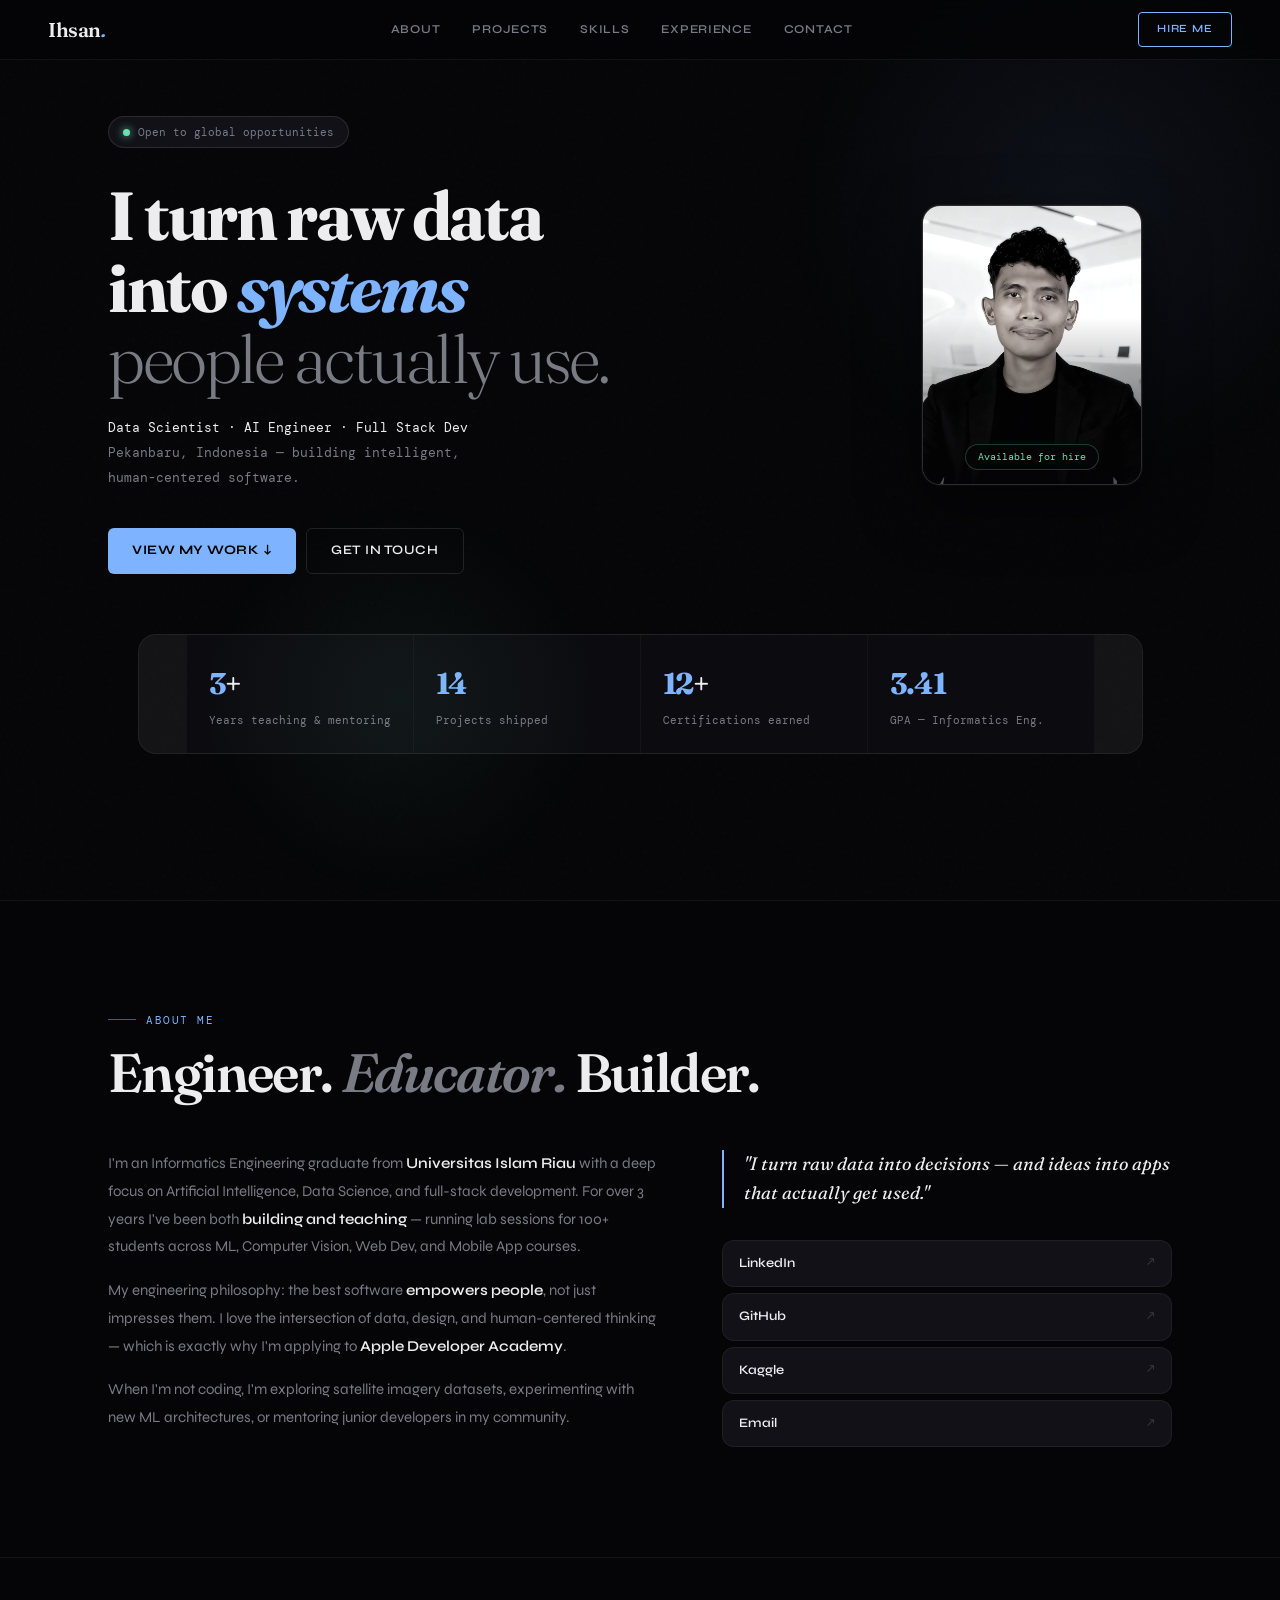
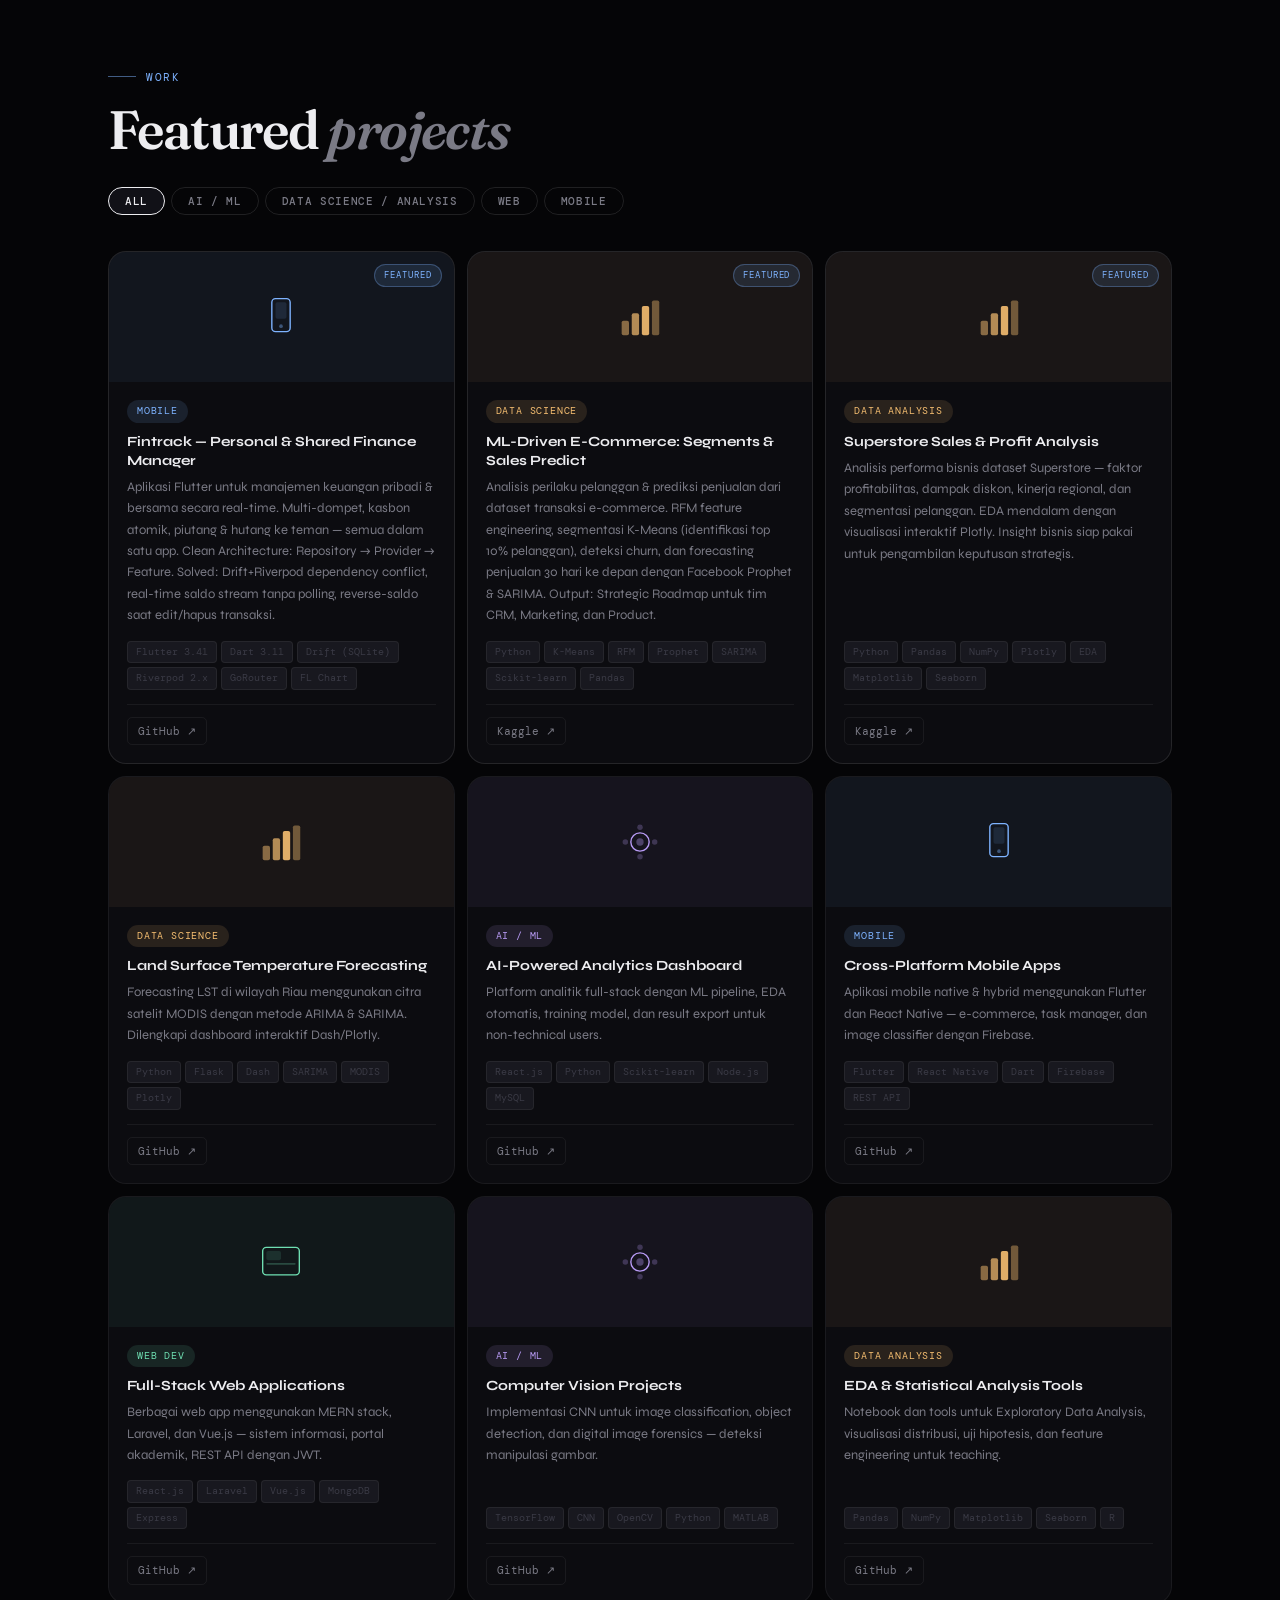
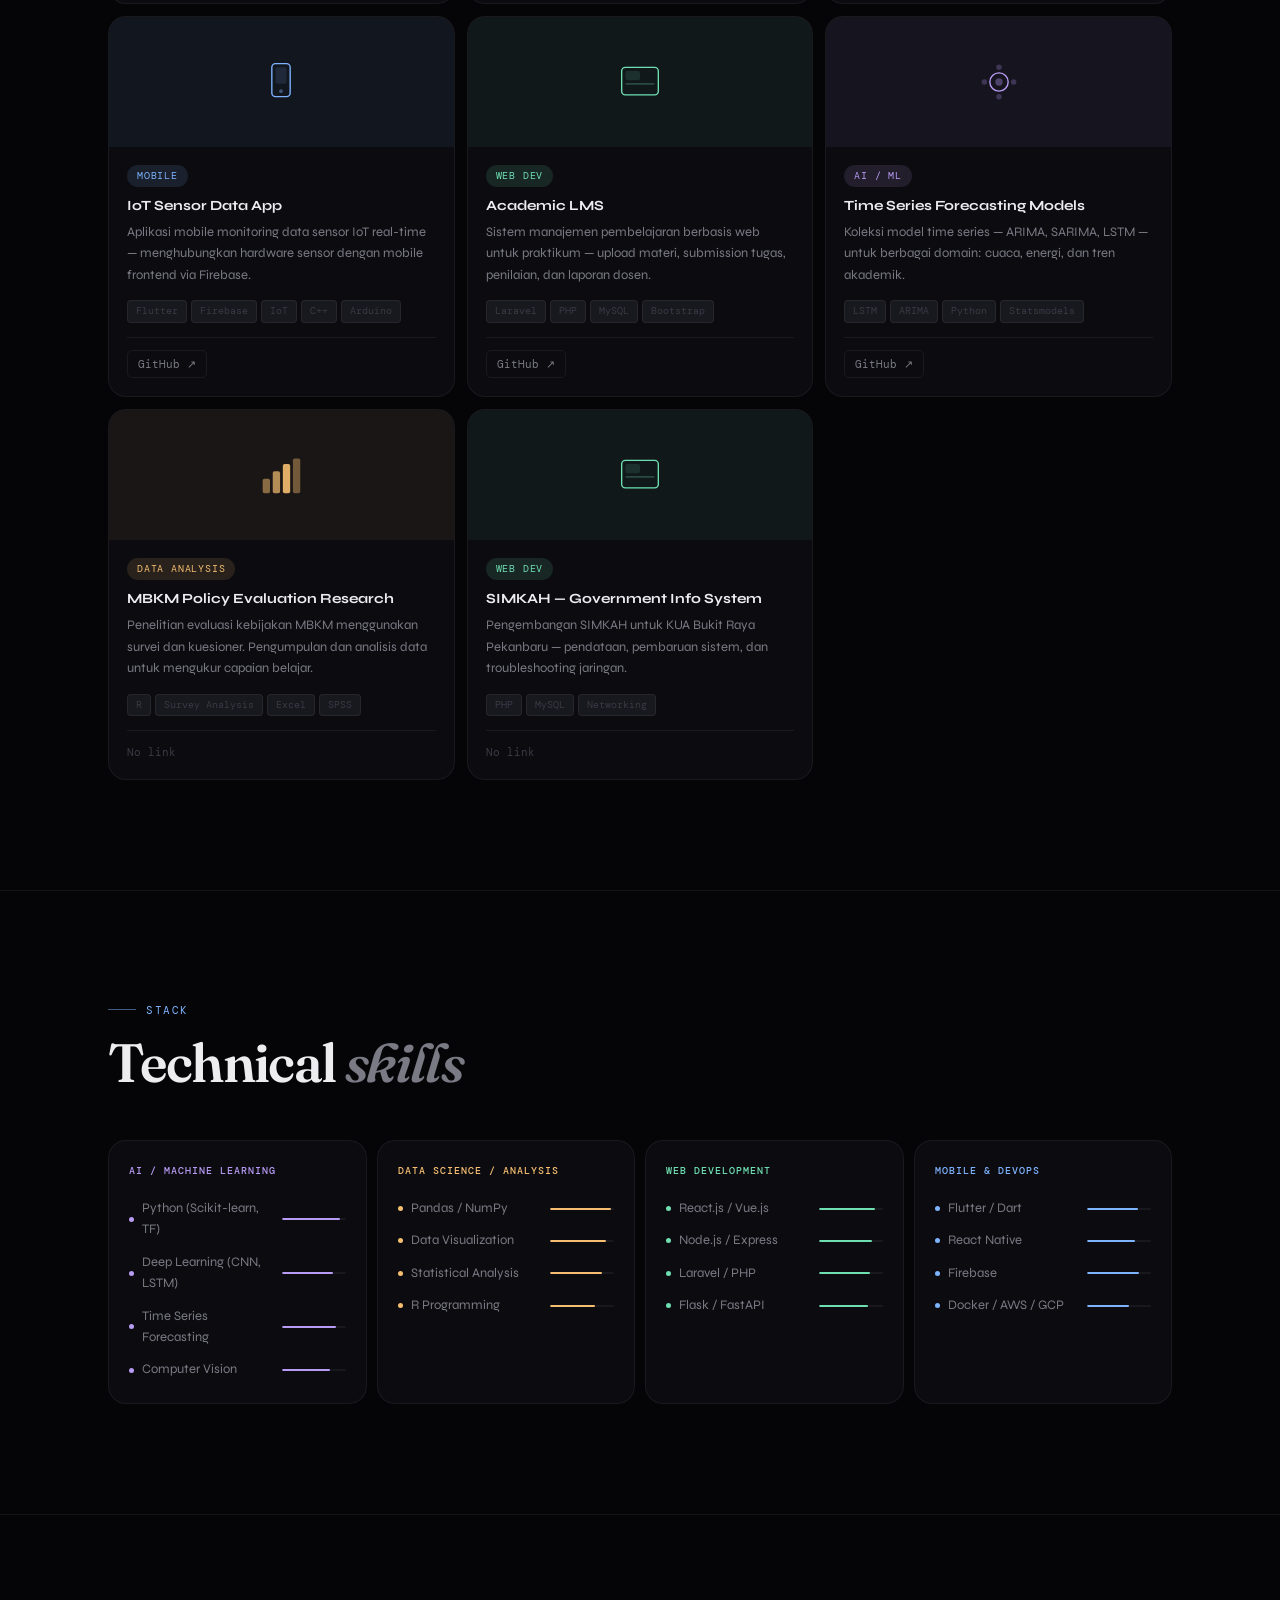
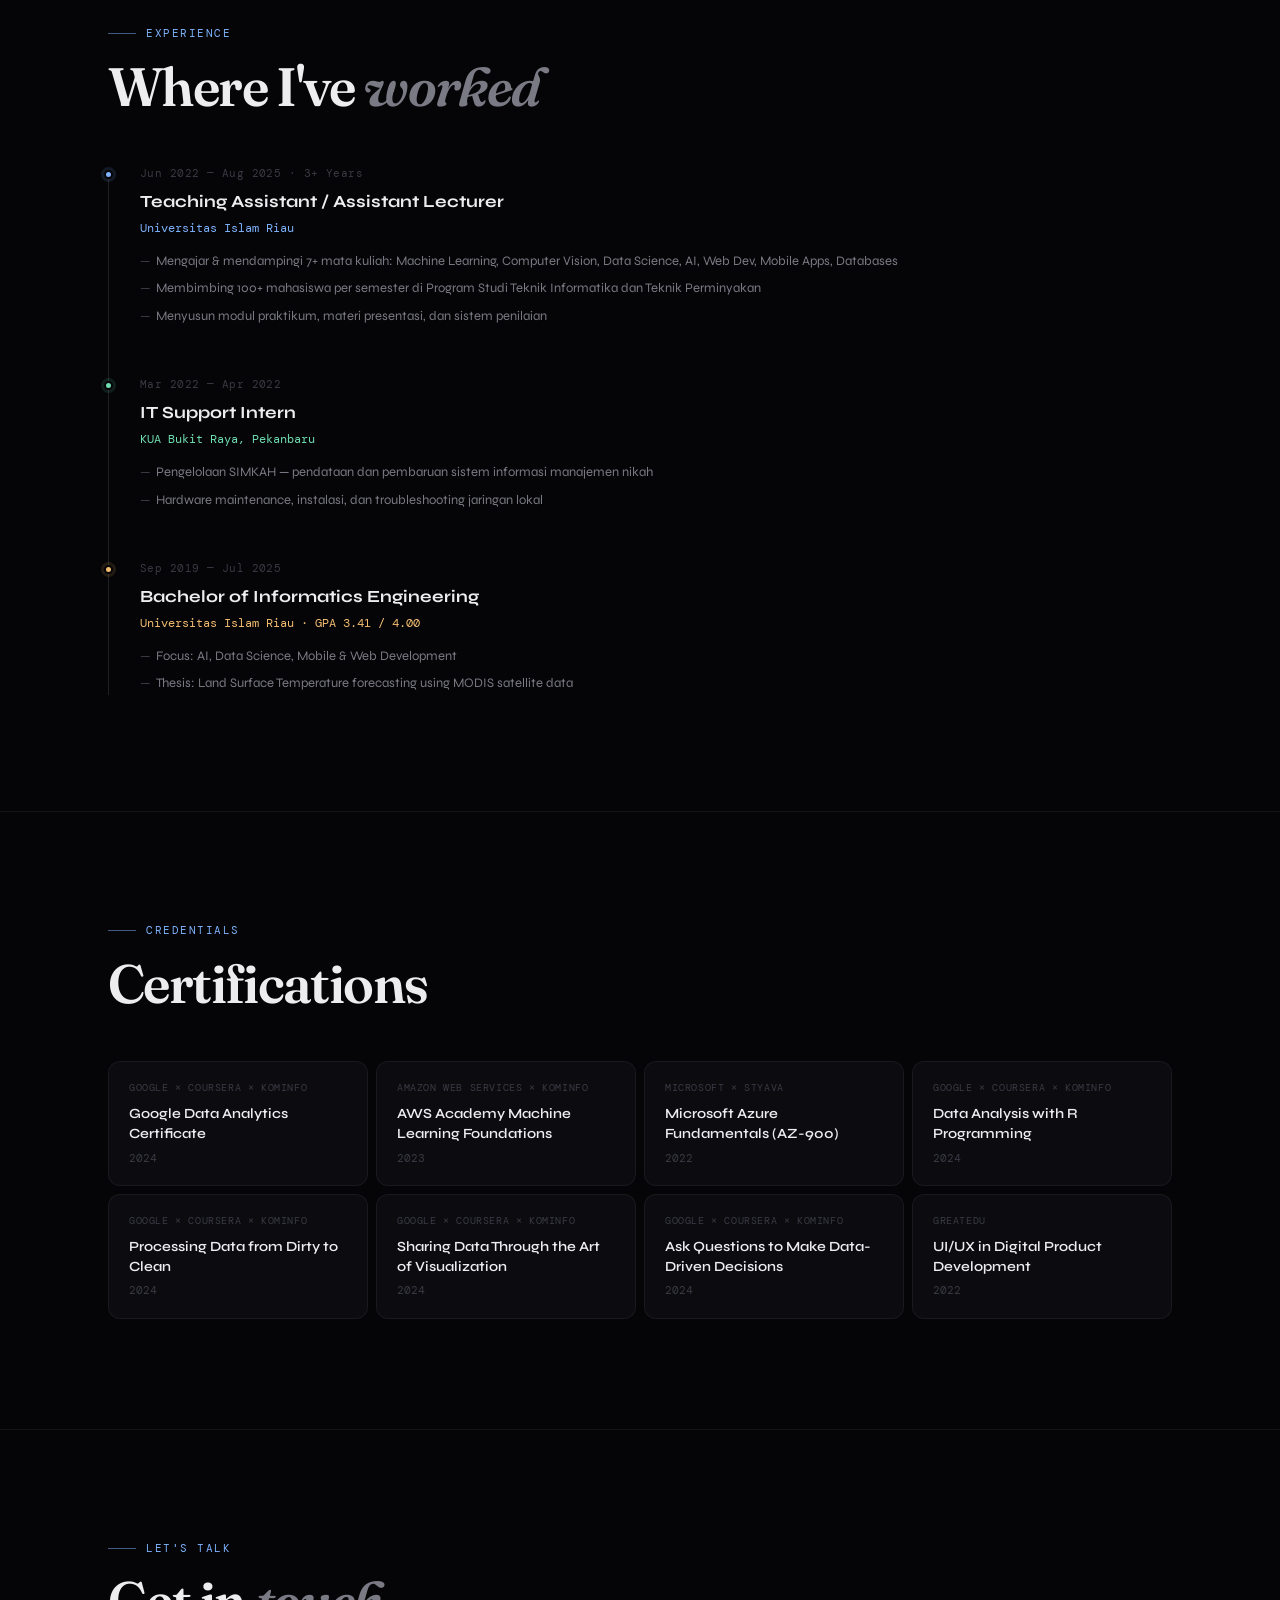
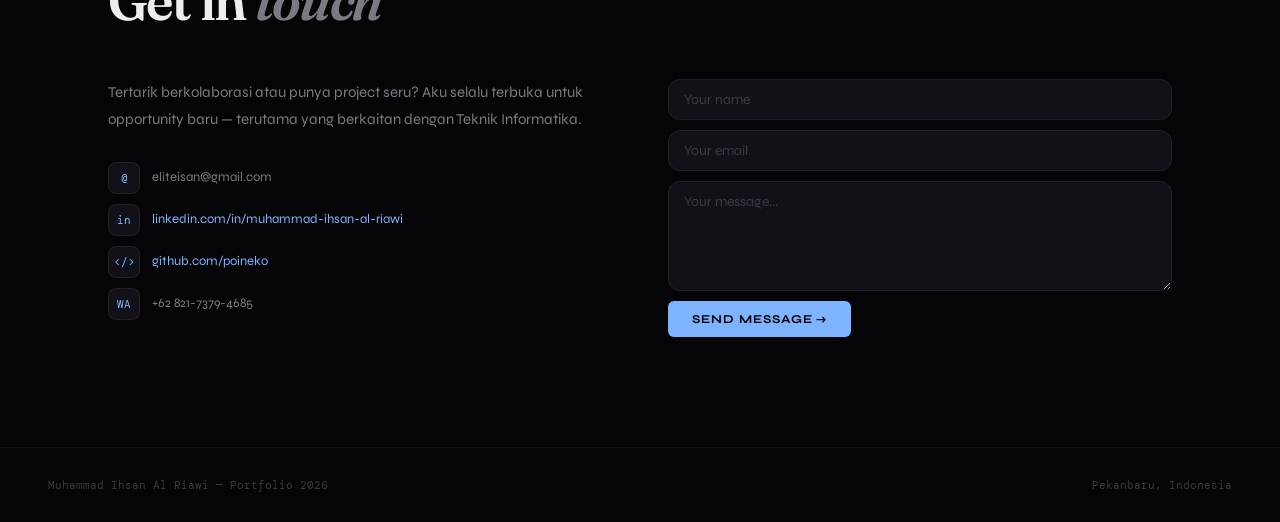
==== commit 46fb8439: "update new project" ====
--- a/index.html
+++ b/index.html
@@ -117,7 +117,6 @@
   position: relative; overflow: hidden;
 }
 
-/* Glow blobs */
 .hero-blob1 {
   position: absolute; width: 600px; height: 600px;
   border-radius: 50%;
@@ -148,7 +147,6 @@
   align-items: center;
 }
 
-/* status badge */
 .status-badge {
   display: inline-flex; align-items: center; gap: 8px;
   padding: 6px 14px;
@@ -211,7 +209,6 @@
 }
 .btn-ghost:hover { border-color: var(--text); background: var(--bg3); }
 
-/* photo */
 .hero-photo-wrap { display: flex; justify-content: center; }
 .hero-photo {
   width: 220px; height: 280px;
@@ -246,7 +243,6 @@
   z-index: 2;
 }
 
-/* hero stats */
 .hero-stats {
   max-width: 1160px; margin: 60px auto 0;
   padding: 0 48px;
@@ -295,7 +291,6 @@
 .about-text p strong { color: var(--text); font-weight: 600; }
 .about-text p:last-child { margin-bottom: 0; }
 
-.about-right {}
 .about-quote {
   font-family: 'Fraunces', serif;
   font-size: 18px; font-style: italic;
@@ -337,6 +332,7 @@
 .filter-btn[data-cat="web"].active    { border-color: var(--green);  color: var(--green);  background: rgba(111,223,178,.08); }
 .filter-btn[data-cat="ai"].active     { border-color: var(--purple); color: var(--purple); background: rgba(184,155,245,.08); }
 .filter-btn[data-cat="ds"].active     { border-color: var(--amber);  color: var(--amber);  background: rgba(245,190,113,.08); }
+.filter-btn[data-cat="da"].active     { border-color: var(--amber);  color: var(--amber);  background: rgba(245,190,113,.08); }
 
 .projects-grid {
   display: grid;
@@ -351,6 +347,22 @@
 }
 .project-card:hover { border-color: var(--border2); transform: translateY(-3px); }
 
+/* Featured card styling for top projects */
+.project-card.featured {
+  border-color: rgba(255,255,255,0.1);
+  position: relative;
+}
+.project-card.featured::before {
+  content: 'Featured';
+  position: absolute; top: 12px; right: 12px; z-index: 2;
+  font-family: 'DM Mono', monospace;
+  font-size: 9px; letter-spacing: 0.1em; text-transform: uppercase;
+  padding: 3px 9px; border-radius: 100px;
+  background: rgba(126,179,255,0.12);
+  color: var(--accent);
+  border: 0.5px solid rgba(126,179,255,0.3);
+}
+
 .project-thumb {
   height: 130px;
   display: flex; align-items: center; justify-content: center;
@@ -360,6 +372,7 @@
 .thumb-web    { background: rgba(111,223,178,.06); }
 .thumb-ai     { background: rgba(184,155,245,.06); }
 .thumb-ds     { background: rgba(245,190,113,.06); }
+.thumb-da     { background: rgba(245,190,113,.06); }
 
 .project-body { padding: 18px; flex: 1; display: flex; flex-direction: column; }
 .project-cat-badge {
@@ -372,6 +385,7 @@
 .badge-web    { background: rgba(111,223,178,.12); color: var(--green); }
 .badge-ai     { background: rgba(184,155,245,.12); color: var(--purple); }
 .badge-ds     { background: rgba(245,190,113,.12); color: var(--amber); }
+.badge-da     { background: rgba(245,190,113,.12); color: var(--amber); }
 
 .project-title { font-size: 14px; font-weight: 700; color: var(--text); margin-bottom: 6px; line-height: 1.35; }
 .project-desc  { font-size: 13px; color: var(--muted); line-height: 1.65; margin-bottom: 14px; flex: 1; }
@@ -620,7 +634,7 @@
       <div class="stat-label">Years teaching &amp; mentoring</div>
     </div>
     <div class="stat-cell">
-      <div class="stat-num"><span class="accent">11</span></div>
+      <div class="stat-num"><span class="accent">14</span></div>
       <div class="stat-label">Projects shipped</div>
     </div>
     <div class="stat-cell">
@@ -679,7 +693,7 @@
   <div class="filter-bar">
     <button class="filter-btn active" data-cat="all">All</button>
     <button class="filter-btn" data-cat="ai">AI / ML</button>
-    <button class="filter-btn" data-cat="ds">Data Science</button>
+    <button class="filter-btn" data-cat="ds">Data Science / Analysis</button>
     <button class="filter-btn" data-cat="web">Web</button>
     <button class="filter-btn" data-cat="mobile">Mobile</button>
   </div>
@@ -701,7 +715,7 @@
       <div class="skill-item"><div class="skill-dot" style="background:var(--purple)"></div><span class="skill-name">Computer Vision</span><div class="skill-bar-wrap"><div class="skill-bar" style="width:75%;background:var(--purple)"></div></div></div>
     </div>
     <div class="skill-group">
-      <div class="skill-group-label" style="color:var(--amber)">Data Science</div>
+      <div class="skill-group-label" style="color:var(--amber)">Data Science / Analysis</div>
       <div class="skill-item"><div class="skill-dot" style="background:var(--amber)"></div><span class="skill-name">Pandas / NumPy</span><div class="skill-bar-wrap"><div class="skill-bar" style="width:95%;background:var(--amber)"></div></div></div>
       <div class="skill-item"><div class="skill-dot" style="background:var(--amber)"></div><span class="skill-name">Data Visualization</span><div class="skill-bar-wrap"><div class="skill-bar" style="width:88%;background:var(--amber)"></div></div></div>
       <div class="skill-item"><div class="skill-dot" style="background:var(--amber)"></div><span class="skill-name">Statistical Analysis</span><div class="skill-bar-wrap"><div class="skill-bar" style="width:82%;background:var(--amber)"></div></div></div>
@@ -820,45 +834,180 @@
 
 <script>
 const PROJECTS = [
-  { title:'Land Surface Temperature Forecasting', category:'ds', desc:'Forecasting LST di wilayah Riau menggunakan citra satelit MODIS dengan metode ARIMA & SARIMA. Dilengkapi dashboard interaktif Dash/Plotly.', tags:['Python','Flask','Dash','SARIMA','MODIS','Plotly'], github:'https://github.com/poineko', demo:'', image:'' },
-  { title:'AI-Powered Analytics Dashboard', category:'ai', desc:'Platform analitik full-stack dengan ML pipeline, EDA otomatis, training model, dan result export untuk non-technical users.', tags:['React.js','Python','Scikit-learn','Node.js','MySQL'], github:'https://github.com/poineko', demo:'', image:'' },
-  { title:'Cross-Platform Mobile Apps', category:'mobile', desc:'Aplikasi mobile native & hybrid menggunakan Flutter dan React Native — e-commerce, task manager, dan image classifier dengan Firebase.', tags:['Flutter','React Native','Dart','Firebase','REST API'], github:'https://github.com/poineko', demo:'', image:'' },
-  { title:'Full-Stack Web Applications', category:'web', desc:'Berbagai web app menggunakan MERN stack, Laravel, dan Vue.js — sistem informasi, portal akademik, REST API dengan JWT.', tags:['React.js','Laravel','Vue.js','MongoDB','Express'], github:'https://github.com/poineko', demo:'', image:'' },
-  { title:'Computer Vision Projects', category:'ai', desc:'Implementasi CNN untuk image classification, object detection, dan digital image forensics — deteksi manipulasi gambar.', tags:['TensorFlow','CNN','OpenCV','Python','MATLAB'], github:'https://github.com/poineko', demo:'', image:'' },
-  { title:'EDA & Statistical Analysis Tools', category:'ds', desc:'Notebook dan tools untuk Exploratory Data Analysis, visualisasi distribusi, uji hipotesis, dan feature engineering untuk teaching.', tags:['Pandas','NumPy','Matplotlib','Seaborn','R'], github:'https://kaggle.com/itpoii', demo:'', image:'' },
-  { title:'IoT Sensor Data App', category:'mobile', desc:'Aplikasi mobile monitoring data sensor IoT real-time — menghubungkan hardware sensor dengan mobile frontend via Firebase.', tags:['Flutter','Firebase','IoT','C++','Arduino'], github:'https://github.com/poineko', demo:'', image:'' },
-  { title:'Academic LMS', category:'web', desc:'Sistem manajemen pembelajaran berbasis web untuk praktikum — upload materi, submission tugas, penilaian, dan laporan dosen.', tags:['Laravel','PHP','MySQL','Bootstrap'], github:'https://github.com/poineko', demo:'', image:'' },
-  { title:'Time Series Forecasting Models', category:'ai', desc:'Koleksi model time series — ARIMA, SARIMA, LSTM — untuk berbagai domain: cuaca, energi, dan tren akademik.', tags:['LSTM','ARIMA','Python','Statsmodels'], github:'https://github.com/poineko', demo:'', image:'' },
-  { title:'MBKM Policy Evaluation Research', category:'ds', desc:'Penelitian evaluasi kebijakan MBKM menggunakan survei dan kuesioner. Pengumpulan dan analisis data untuk mengukur capaian belajar.', tags:['R','Survey Analysis','Excel','SPSS'], github:'', demo:'', image:'' },
-  { title:'SIMKAH — Government Info System', category:'web', desc:'Pengembangan SIMKAH untuk KUA Bukit Raya Pekanbaru — pendataan, pembaruan sistem, dan troubleshooting jaringan.', tags:['PHP','MySQL','Networking'], github:'', demo:'', image:'' }
+  {
+    title: 'Fintrack — Personal & Shared Finance Manager',
+    category: 'mobile',
+    featured: true,
+    desc: 'Aplikasi Flutter untuk manajemen keuangan pribadi & bersama secara real-time. Multi-dompet, kasbon atomik, piutang & hutang ke teman — semua dalam satu app. Clean Architecture: Repository → Provider → Feature. Solved: Drift+Riverpod dependency conflict, real-time saldo stream tanpa polling, reverse-saldo saat edit/hapus transaksi.',
+    tags: ['Flutter 3.41', 'Dart 3.11', 'Drift (SQLite)', 'Riverpod 2.x', 'GoRouter', 'FL Chart'],
+    github: 'https://github.com/poineko/fintrack-App',
+    demo: '',
+    image: ''
+  },
+  {
+    title: 'ML-Driven E-Commerce: Segments & Sales Predict',
+    category: 'ds',
+    featured: true,
+    desc: 'Analisis perilaku pelanggan & prediksi penjualan dari dataset transaksi e-commerce. RFM feature engineering, segmentasi K-Means (identifikasi top 10% pelanggan), deteksi churn, dan forecasting penjualan 30 hari ke depan dengan Facebook Prophet & SARIMA. Output: Strategic Roadmap untuk tim CRM, Marketing, dan Product.',
+    tags: ['Python', 'K-Means', 'RFM', 'Prophet', 'SARIMA', 'Scikit-learn', 'Pandas'],
+    github: '',
+    demo: 'https://www.kaggle.com/code/itpoii/ml-driven-e-commerce-segments-sales-predict',
+    image: ''
+  },
+  {
+    title: 'Superstore Sales & Profit Analysis',
+    category: 'da',
+    featured: true,
+    desc: 'Analisis performa bisnis dataset Superstore — faktor profitabilitas, dampak diskon, kinerja regional, dan segmentasi pelanggan. EDA mendalam dengan visualisasi interaktif Plotly. Insight bisnis siap pakai untuk pengambilan keputusan strategis.',
+    tags: ['Python', 'Pandas', 'NumPy', 'Plotly', 'EDA', 'Matplotlib', 'Seaborn'],
+    github: '',
+    demo: 'https://www.kaggle.com/code/itpoii/superstore-sales-profit-analysis',
+    image: ''
+  },
+  {
+    title: 'Land Surface Temperature Forecasting',
+    category: 'ds',
+    featured: false,
+    desc: 'Forecasting LST di wilayah Riau menggunakan citra satelit MODIS dengan metode ARIMA & SARIMA. Dilengkapi dashboard interaktif Dash/Plotly.',
+    tags: ['Python', 'Flask', 'Dash', 'SARIMA', 'MODIS', 'Plotly'],
+    github: 'https://github.com/poineko',
+    demo: '',
+    image: ''
+  },
+  {
+    title: 'AI-Powered Analytics Dashboard',
+    category: 'ai',
+    featured: false,
+    desc: 'Platform analitik full-stack dengan ML pipeline, EDA otomatis, training model, dan result export untuk non-technical users.',
+    tags: ['React.js', 'Python', 'Scikit-learn', 'Node.js', 'MySQL'],
+    github: 'https://github.com/poineko',
+    demo: '',
+    image: ''
+  },
+  {
+    title: 'Cross-Platform Mobile Apps',
+    category: 'mobile',
+    featured: false,
+    desc: 'Aplikasi mobile native & hybrid menggunakan Flutter dan React Native — e-commerce, task manager, dan image classifier dengan Firebase.',
+    tags: ['Flutter', 'React Native', 'Dart', 'Firebase', 'REST API'],
+    github: 'https://github.com/poineko',
+    demo: '',
+    image: ''
+  },
+  {
+    title: 'Full-Stack Web Applications',
+    category: 'web',
+    featured: false,
+    desc: 'Berbagai web app menggunakan MERN stack, Laravel, dan Vue.js — sistem informasi, portal akademik, REST API dengan JWT.',
+    tags: ['React.js', 'Laravel', 'Vue.js', 'MongoDB', 'Express'],
+    github: 'https://github.com/poineko',
+    demo: '',
+    image: ''
+  },
+  {
+    title: 'Computer Vision Projects',
+    category: 'ai',
+    featured: false,
+    desc: 'Implementasi CNN untuk image classification, object detection, dan digital image forensics — deteksi manipulasi gambar.',
+    tags: ['TensorFlow', 'CNN', 'OpenCV', 'Python', 'MATLAB'],
+    github: 'https://github.com/poineko',
+    demo: '',
+    image: ''
+  },
+  {
+    title: 'EDA & Statistical Analysis Tools',
+    category: 'da',
+    featured: false,
+    desc: 'Notebook dan tools untuk Exploratory Data Analysis, visualisasi distribusi, uji hipotesis, dan feature engineering untuk teaching.',
+    tags: ['Pandas', 'NumPy', 'Matplotlib', 'Seaborn', 'R'],
+    github: 'https://kaggle.com/itpoii',
+    demo: '',
+    image: ''
+  },
+  {
+    title: 'IoT Sensor Data App',
+    category: 'mobile',
+    featured: false,
+    desc: 'Aplikasi mobile monitoring data sensor IoT real-time — menghubungkan hardware sensor dengan mobile frontend via Firebase.',
+    tags: ['Flutter', 'Firebase', 'IoT', 'C++', 'Arduino'],
+    github: 'https://github.com/poineko',
+    demo: '',
+    image: ''
+  },
+  {
+    title: 'Academic LMS',
+    category: 'web',
+    featured: false,
+    desc: 'Sistem manajemen pembelajaran berbasis web untuk praktikum — upload materi, submission tugas, penilaian, dan laporan dosen.',
+    tags: ['Laravel', 'PHP', 'MySQL', 'Bootstrap'],
+    github: 'https://github.com/poineko',
+    demo: '',
+    image: ''
+  },
+  {
+    title: 'Time Series Forecasting Models',
+    category: 'ai',
+    featured: false,
+    desc: 'Koleksi model time series — ARIMA, SARIMA, LSTM — untuk berbagai domain: cuaca, energi, dan tren akademik.',
+    tags: ['LSTM', 'ARIMA', 'Python', 'Statsmodels'],
+    github: 'https://github.com/poineko',
+    demo: '',
+    image: ''
+  },
+  {
+    title: 'MBKM Policy Evaluation Research',
+    category: 'da',
+    featured: false,
+    desc: 'Penelitian evaluasi kebijakan MBKM menggunakan survei dan kuesioner. Pengumpulan dan analisis data untuk mengukur capaian belajar.',
+    tags: ['R', 'Survey Analysis', 'Excel', 'SPSS'],
+    github: '',
+    demo: '',
+    image: ''
+  },
+  {
+    title: 'SIMKAH — Government Info System',
+    category: 'web',
+    featured: false,
+    desc: 'Pengembangan SIMKAH untuk KUA Bukit Raya Pekanbaru — pendataan, pembaruan sistem, dan troubleshooting jaringan.',
+    tags: ['PHP', 'MySQL', 'Networking'],
+    github: '',
+    demo: '',
+    image: ''
+  }
 ];
 
-const CAT_LABELS = { mobile:'Mobile', web:'Web Dev', ai:'AI / ML', ds:'Data Science' };
+const CAT_LABELS = { mobile:'Mobile', web:'Web Dev', ai:'AI / ML', ds:'Data Science', da:'Data Analysis' };
 const THUMB_SVG = {
   mobile:`<svg width="44" height="44" viewBox="0 0 48 48" fill="none"><rect x="14" y="4" width="20" height="36" rx="4" stroke="#7EB3FF" stroke-width="1.5"/><rect x="18" y="8" width="12" height="18" rx="2" fill="#7EB3FF" opacity=".12"/><circle cx="24" cy="34" r="2" fill="#7EB3FF" opacity=".4"/></svg>`,
   web:   `<svg width="44" height="44" viewBox="0 0 48 48" fill="none"><rect x="4" y="8" width="40" height="30" rx="4" stroke="#6FDFB2" stroke-width="1.5"/><rect x="8" y="12" width="16" height="10" rx="2" fill="#6FDFB2" opacity=".12"/><rect x="8" y="25" width="32" height="2" rx="1" fill="#6FDFB2" opacity=".25"/></svg>`,
   ai:    `<svg width="44" height="44" viewBox="0 0 48 48" fill="none"><circle cx="24" cy="24" r="10" stroke="#B89BF5" stroke-width="1.5"/><circle cx="24" cy="24" r="4" fill="#B89BF5" opacity=".35"/><circle cx="8" cy="24" r="3" fill="#B89BF5" opacity=".25"/><circle cx="40" cy="24" r="3" fill="#B89BF5" opacity=".25"/><circle cx="24" cy="8" r="3" fill="#B89BF5" opacity=".25"/><circle cx="24" cy="40" r="3" fill="#B89BF5" opacity=".25"/></svg>`,
-  ds:    `<svg width="44" height="44" viewBox="0 0 48 48" fill="none"><rect x="4" y="28" width="8" height="16" rx="2" fill="#F5BE71" opacity=".5"/><rect x="15" y="20" width="8" height="24" rx="2" fill="#F5BE71" opacity=".7"/><rect x="26" y="12" width="8" height="32" rx="2" fill="#F5BE71" opacity=".9"/><rect x="37" y="6" width="8" height="38" rx="2" fill="#F5BE71" opacity=".4"/></svg>`
+  ds:    `<svg width="44" height="44" viewBox="0 0 48 48" fill="none"><rect x="4" y="28" width="8" height="16" rx="2" fill="#F5BE71" opacity=".5"/><rect x="15" y="20" width="8" height="24" rx="2" fill="#F5BE71" opacity=".7"/><rect x="26" y="12" width="8" height="32" rx="2" fill="#F5BE71" opacity=".9"/><rect x="37" y="6" width="8" height="38" rx="2" fill="#F5BE71" opacity=".4"/></svg>`,
+  da:    `<svg width="44" height="44" viewBox="0 0 48 48" fill="none"><rect x="4" y="28" width="8" height="16" rx="2" fill="#F5BE71" opacity=".5"/><rect x="15" y="20" width="8" height="24" rx="2" fill="#F5BE71" opacity=".7"/><rect x="26" y="12" width="8" height="32" rx="2" fill="#F5BE71" opacity=".9"/><rect x="37" y="6" width="8" height="38" rx="2" fill="#F5BE71" opacity=".4"/></svg>`
 };
 
-function renderProjects(filter='all') {
-  const shown = filter==='all' ? PROJECTS : PROJECTS.filter(p=>p.category===filter);
+function renderProjects(filter = 'all') {
+  const shown = filter === 'all'
+    ? PROJECTS
+    : filter === 'ds'
+      ? PROJECTS.filter(p => p.category === 'ds' || p.category === 'da')
+      : PROJECTS.filter(p => p.category === filter);
   document.getElementById('projectsGrid').innerHTML = shown.map(p => {
     const lbl = CAT_LABELS[p.category] || p.category;
     const thumb = p.image
       ? `<img src="${p.image}" alt="${p.title}" style="width:100%;height:100%;object-fit:cover">`
-      : `<div style="display:flex;align-items:center;justify-content:center;width:100%;height:100%">${THUMB_SVG[p.category]||''}</div>`;
+      : `<div style="display:flex;align-items:center;justify-content:center;width:100%;height:100%">${THUMB_SVG[p.category] || ''}</div>`;
     const links = [
       p.github ? `<a href="${p.github}" class="proj-link" target="_blank">GitHub ↗</a>` : '',
-      p.demo   ? `<a href="${p.demo}"   class="proj-link" target="_blank">Demo ↗</a>`   : ''
+      p.demo   ? `<a href="${p.demo}"   class="proj-link" target="_blank">Kaggle ↗</a>` : ''
     ].filter(Boolean).join('') || `<span style="font-family:'DM Mono',monospace;font-size:11px;color:var(--dim)">No link</span>`;
-    return `<div class="project-card">
+    const featuredClass = p.featured ? ' featured' : '';
+    return `<div class="project-card${featuredClass}">
       <div class="project-thumb thumb-${p.category}">${thumb}</div>
       <div class="project-body">
         <span class="project-cat-badge badge-${p.category}">${lbl}</span>
         <div class="project-title">${p.title}</div>
         <div class="project-desc">${p.desc}</div>
-        <div class="project-tags">${p.tags.map(t=>`<span class="project-tag">${t}</span>`).join('')}</div>
+        <div class="project-tags">${p.tags.map(t => `<span class="project-tag">${t}</span>`).join('')}</div>
         <div class="project-footer">${links}</div>
       </div>
     </div>`;
@@ -867,7 +1016,7 @@
 
 document.querySelectorAll('.filter-btn').forEach(btn => {
   btn.addEventListener('click', () => {
-    document.querySelectorAll('.filter-btn').forEach(b=>b.classList.remove('active'));
+    document.querySelectorAll('.filter-btn').forEach(b => b.classList.remove('active'));
     btn.classList.add('active');
     renderProjects(btn.dataset.cat);
   });
@@ -878,7 +1027,7 @@
   const btn = this.querySelector('button');
   btn.textContent = 'Sending...'; btn.disabled = true;
   try {
-    const res = await fetch(this.action, { method:'POST', body:new FormData(this), headers:{'Accept':'application/json'} });
+    const res = await fetch(this.action, { method: 'POST', body: new FormData(this), headers: { 'Accept': 'application/json' } });
     if (res.ok) {
       this.reset();
       document.getElementById('formSuccess').style.display = 'block';
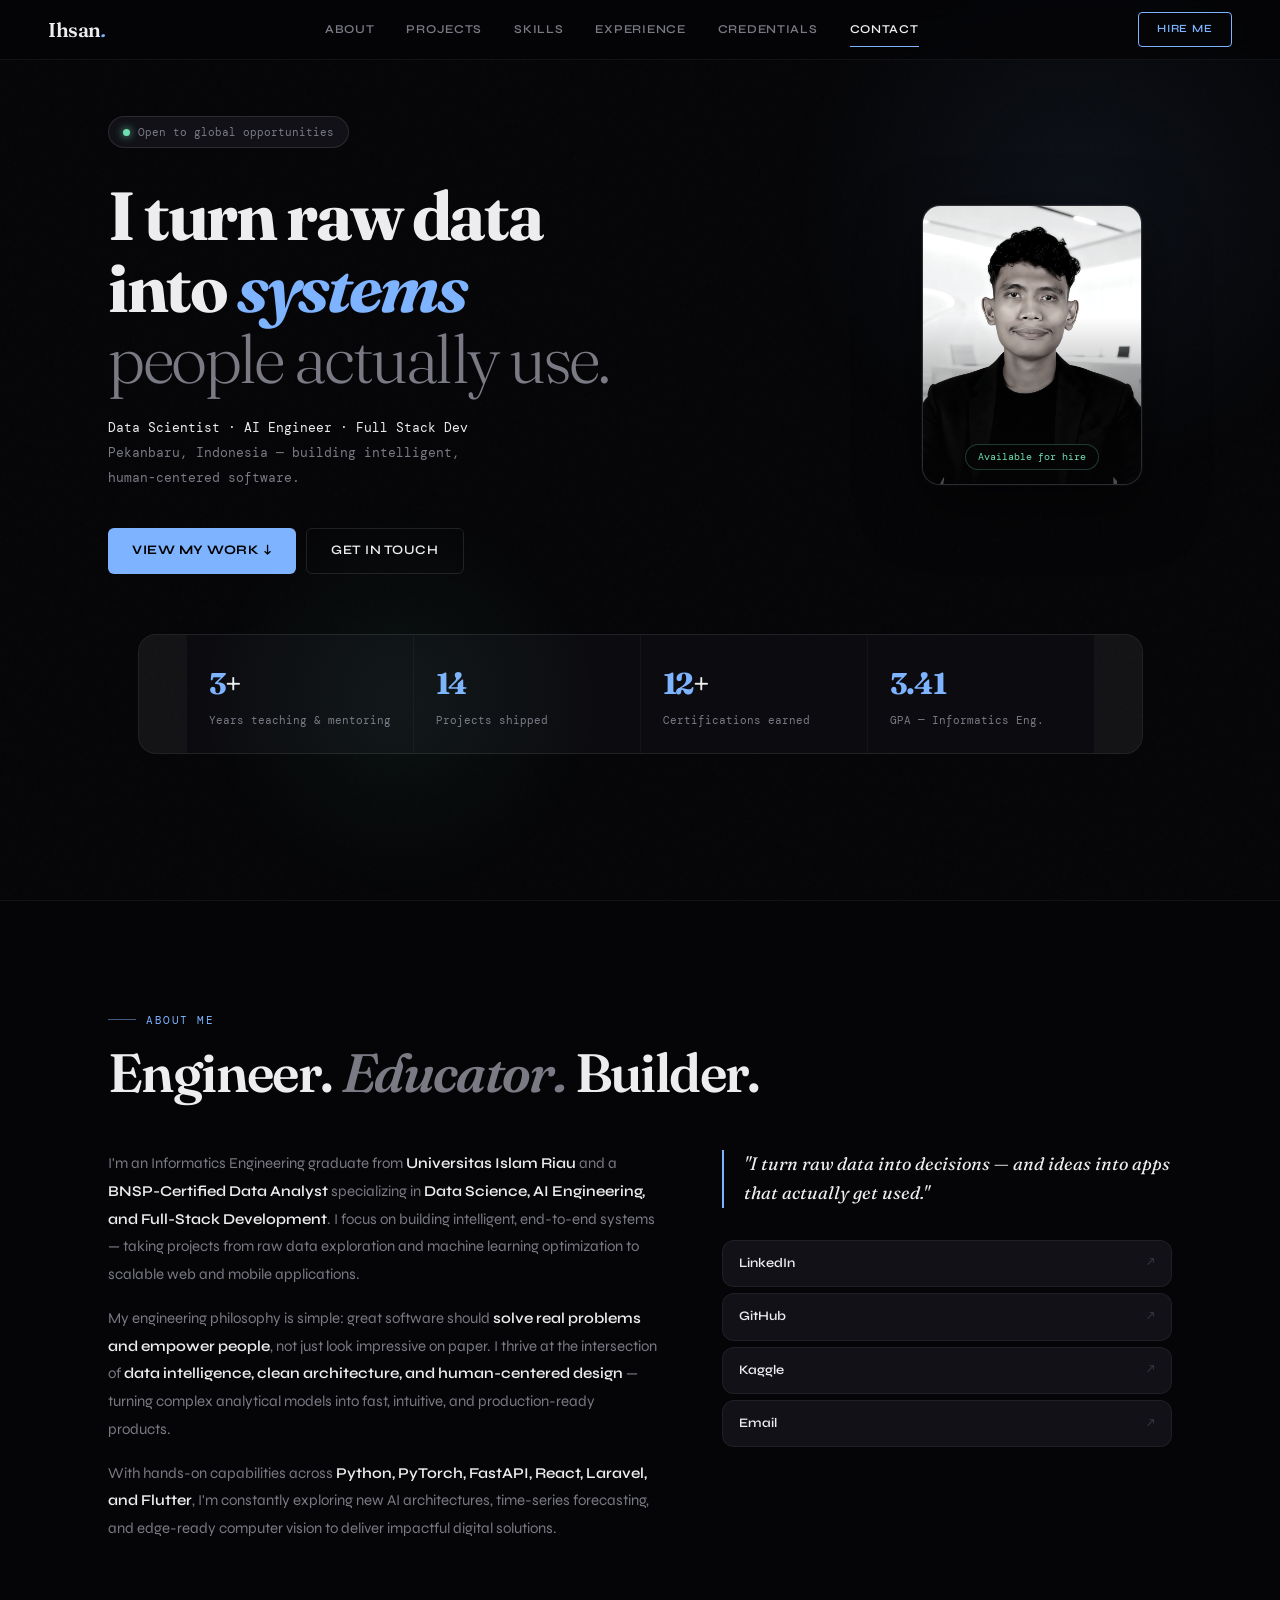
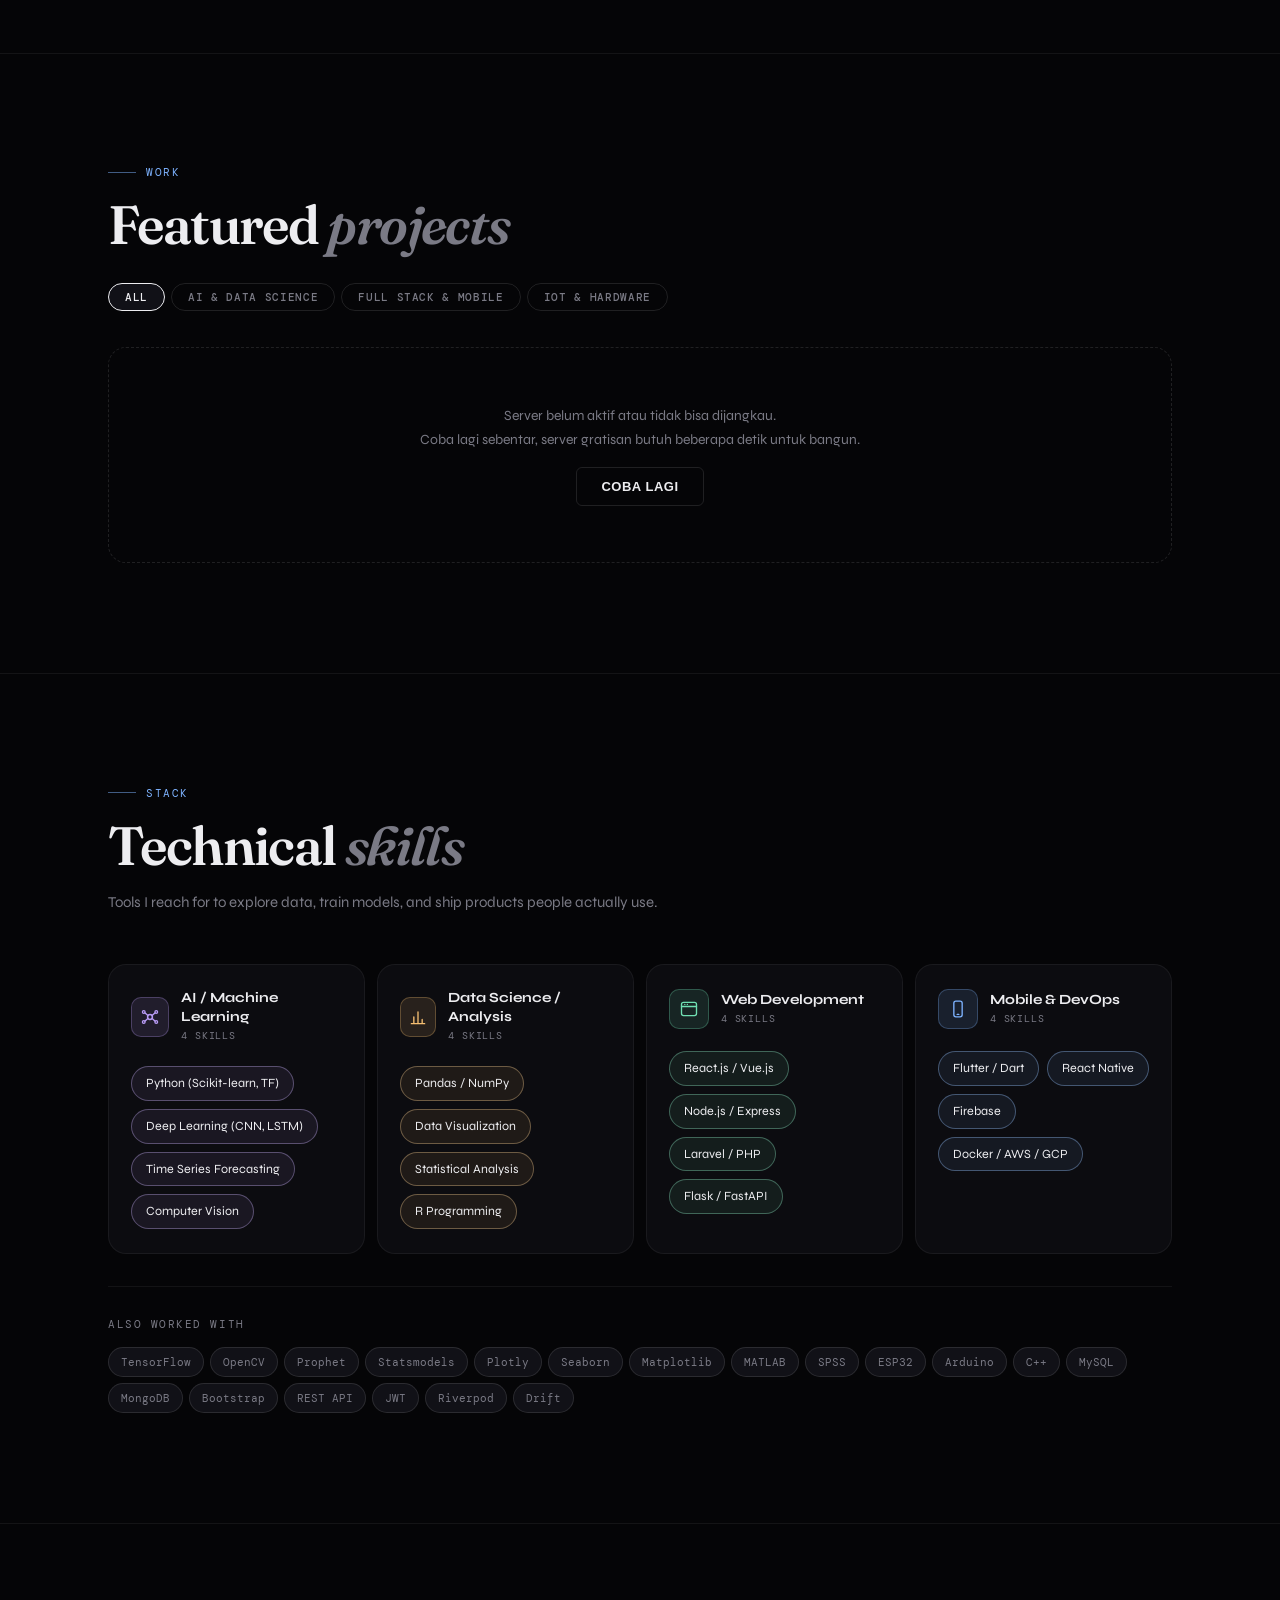
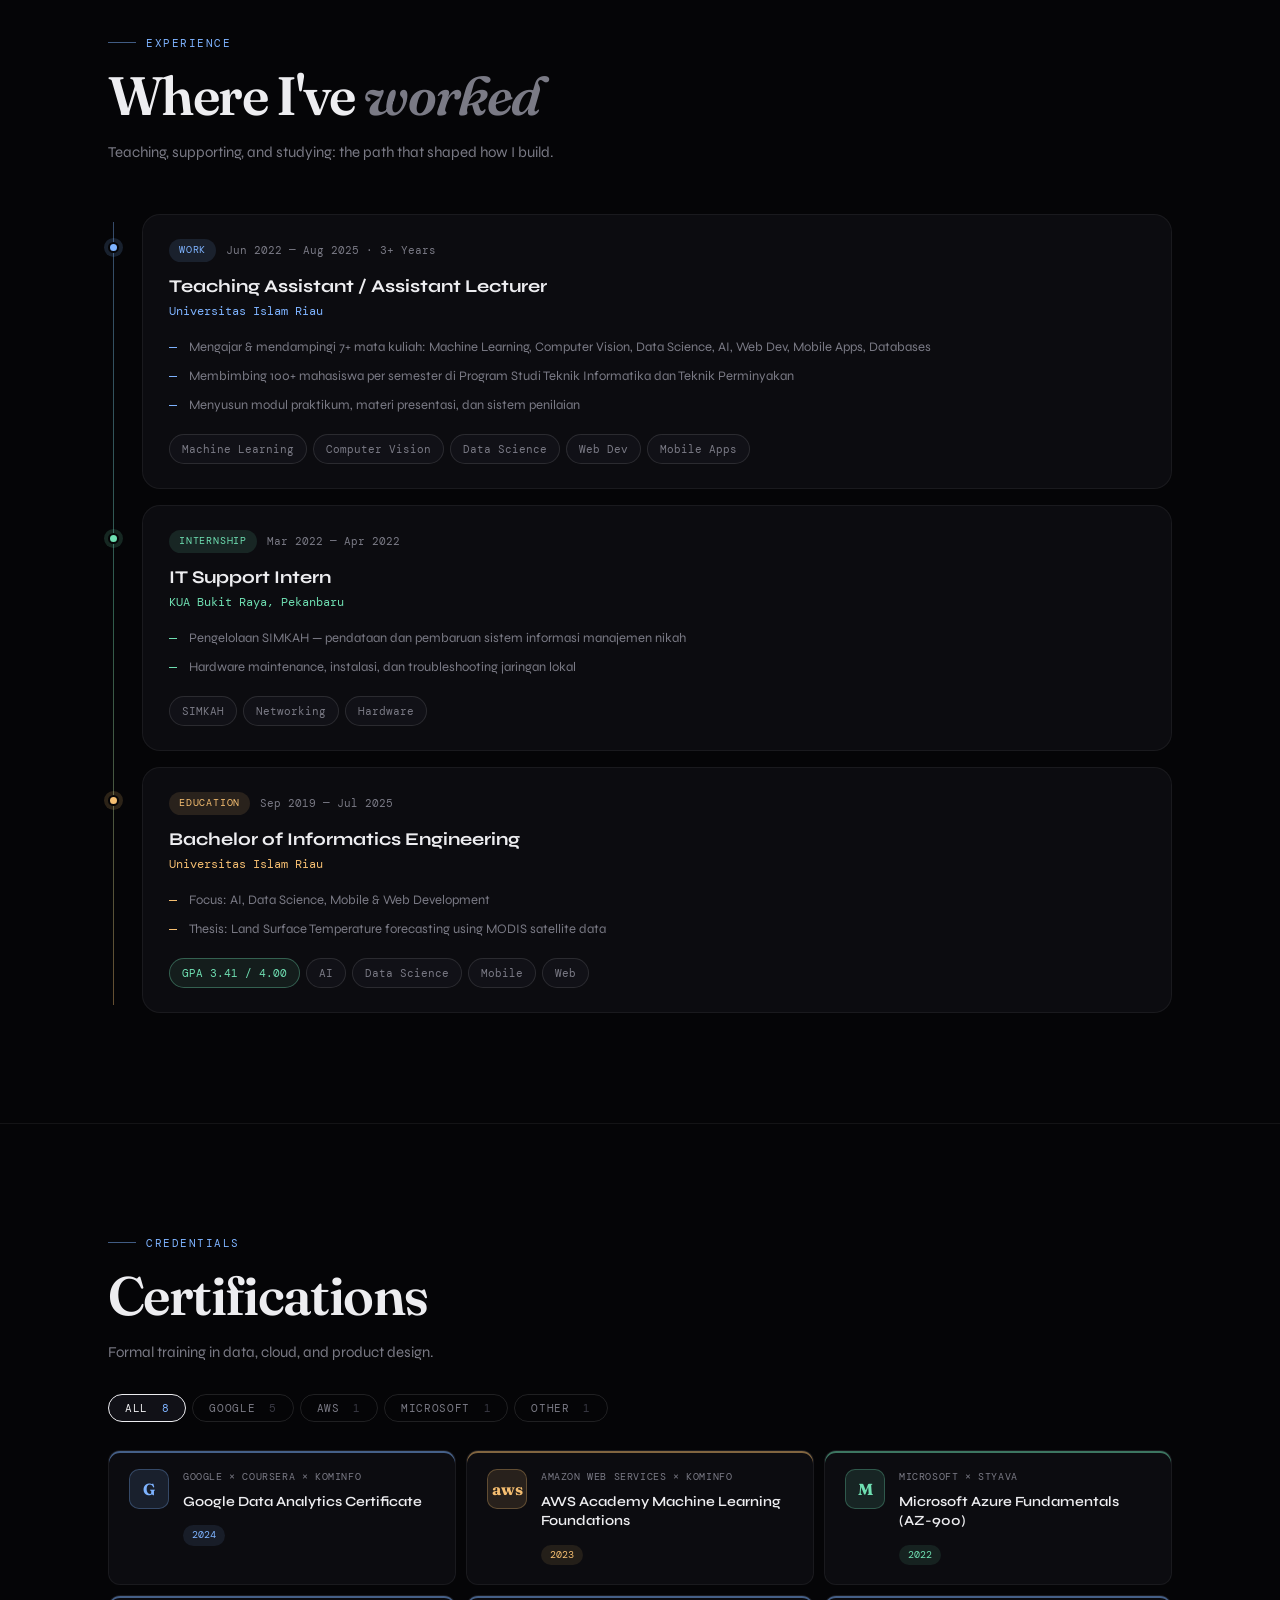
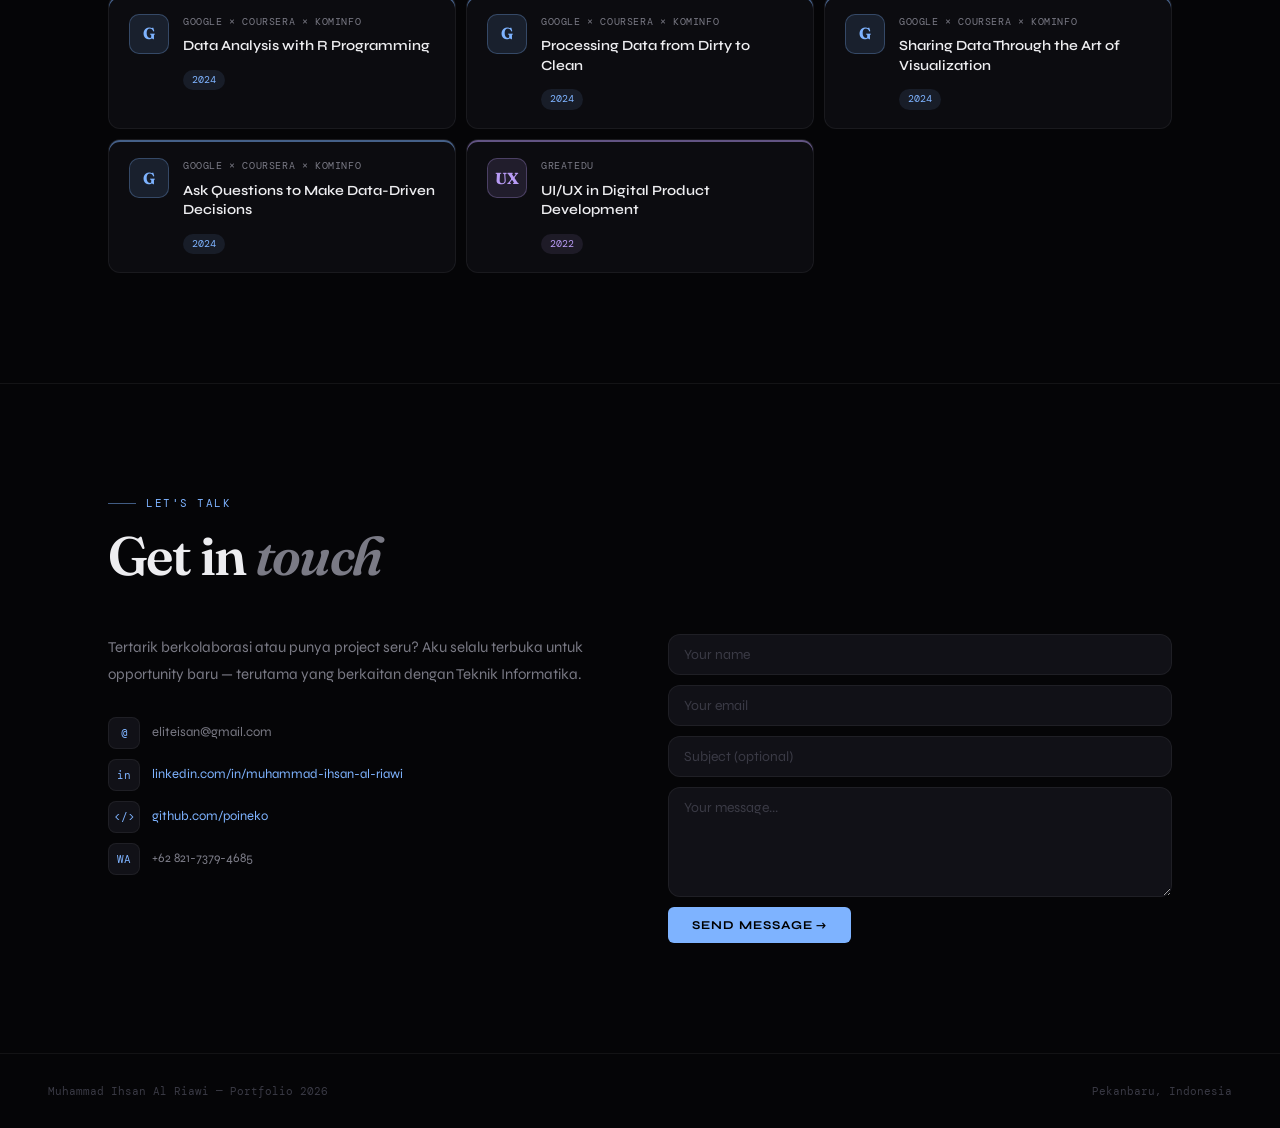
==== commit bd7b9887: "Dynamic portfolio with Cloudflare API" ====
--- a/index.html
+++ b/index.html
@@ -1,1041 +1,1747 @@
-<!DOCTYPE html>
+<!doctype html>
 <html lang="en">
-<head>
-<meta charset="UTF-8"/>
-<meta name="viewport" content="width=device-width, initial-scale=1.0"/>
-<title>Muhammad Ihsan Al Riawi — Portfolio</title>
-<link rel="preconnect" href="https://fonts.googleapis.com">
-<link rel="preconnect" href="https://fonts.gstatic.com" crossorigin>
-<link href="https://fonts.googleapis.com/css2?family=Fraunces:ital,wght@0,300;0,400;0,600;0,700;1,300;1,400&family=DM+Mono:wght@300;400;500&family=Syne:wght@400;500;600;700;800&display=swap" rel="stylesheet">
-<style>
-:root {
-  --bg:      #050507;
-  --bg2:     #0c0c10;
-  --bg3:     #111117;
-  --bg4:     #18181f;
-  --border:  rgba(255,255,255,0.06);
-  --border2: rgba(255,255,255,0.11);
-  --text:    #ededf0;
-  --muted:   #7a7a85;
-  --dim:     #3a3a45;
-  --accent:  #7EB3FF;
-  --green:   #6FDFB2;
-  --amber:   #F5BE71;
-  --purple:  #B89BF5;
-  --r: 12px;
-  --rl: 18px;
-}
-
-*, *::before, *::after { box-sizing: border-box; margin: 0; padding: 0; }
-html { scroll-behavior: smooth; }
-
-body {
-  background: var(--bg);
-  color: var(--text);
-  font-family: 'Syne', sans-serif;
-  font-size: 15px;
-  line-height: 1.65;
-  -webkit-font-smoothing: antialiased;
-  overflow-x: hidden;
-}
-a { color: inherit; text-decoration: none; }
-
-/* ─── NOISE OVERLAY ─────────────────────────────────────────── */
-body::before {
-  content: '';
-  position: fixed; inset: 0; z-index: 0;
-  background-image: url("data:image/svg+xml,%3Csvg viewBox='0 0 256 256' xmlns='http://www.w3.org/2000/svg'%3E%3Cfilter id='n'%3E%3CfeTurbulence type='fractalNoise' baseFrequency='0.9' numOctaves='4' stitchTiles='stitch'/%3E%3C/filter%3E%3Crect width='100%25' height='100%25' filter='url(%23n)' opacity='0.04'/%3E%3C/svg%3E");
-  pointer-events: none;
-  opacity: 0.5;
-}
-
-/* ─── NAV ───────────────────────────────────────────────────── */
-nav {
-  position: fixed; top: 0; left: 0; right: 0; z-index: 200;
-  display: flex; align-items: center; justify-content: space-between;
-  padding: 0 48px; height: 60px;
-  background: rgba(5,5,7,0.75);
-  backdrop-filter: blur(20px);
-  border-bottom: 0.5px solid var(--border);
-}
-.nav-logo {
-  font-family: 'Fraunces', serif;
-  font-size: 20px;
-  font-weight: 600;
-  letter-spacing: -0.02em;
-  color: var(--text);
-}
-.nav-logo em { color: var(--accent); font-style: italic; }
-.nav-links { display: flex; gap: 32px; }
-.nav-links a {
-  font-size: 12px; font-weight: 600; letter-spacing: 0.06em;
-  text-transform: uppercase; color: var(--muted);
-  transition: color .2s;
-}
-.nav-links a:hover { color: var(--text); }
-.nav-cta {
-  font-size: 11px; font-weight: 600; letter-spacing: 0.08em;
-  text-transform: uppercase; padding: 7px 18px;
-  border: 0.5px solid var(--accent);
-  color: var(--accent); border-radius: 4px;
-  transition: all .2s;
-}
-.nav-cta:hover { background: var(--accent); color: #000; }
-
-/* ─── SECTIONS ──────────────────────────────────────────────── */
-section {
-  position: relative; z-index: 1;
-  padding: 110px 48px;
-  max-width: 1160px; margin: 0 auto;
-}
-.label {
-  font-family: 'DM Mono', monospace;
-  font-size: 11px; font-weight: 400;
-  letter-spacing: 0.14em; text-transform: uppercase;
-  color: var(--accent); margin-bottom: 14px;
-  display: flex; align-items: center; gap: 10px;
-}
-.label::before {
-  content: ''; display: block;
-  width: 28px; height: 1px; background: var(--accent); opacity: 0.5;
-}
-h2 {
-  font-family: 'Fraunces', serif;
-  font-size: clamp(32px, 4.5vw, 54px);
-  font-weight: 600; line-height: 1.1;
-  letter-spacing: -0.03em;
-}
-h2 em { font-style: italic; color: var(--muted); }
-
-/* ─── HERO ──────────────────────────────────────────────────── */
-#hero {
-  min-height: 100vh;
-  display: flex; flex-direction: column;
-  justify-content: center;
-  padding-top: 80px;
-  max-width: 100%; padding-left: 0; padding-right: 0;
-  position: relative; overflow: hidden;
-}
-
-.hero-blob1 {
-  position: absolute; width: 600px; height: 600px;
-  border-radius: 50%;
-  background: radial-gradient(circle, rgba(126,179,255,0.07) 0%, transparent 70%);
-  top: -100px; right: -100px; pointer-events: none;
-  animation: blobdrift 14s ease-in-out infinite alternate;
-}
-.hero-blob2 {
-  position: absolute; width: 400px; height: 400px;
-  border-radius: 50%;
-  background: radial-gradient(circle, rgba(111,223,178,0.06) 0%, transparent 70%);
-  bottom: 0; left: 200px; pointer-events: none;
-  animation: blobdrift 10s ease-in-out 2s infinite alternate-reverse;
-}
-@keyframes blobdrift {
-  from { transform: translate(0,0) scale(1); }
-  to   { transform: translate(30px, -40px) scale(1.1); }
-}
-
-.hero-inner {
-  max-width: 1160px;
-  margin: 0 auto;
-  padding: 0 48px;
-  width: 100%;
-  display: grid;
-  grid-template-columns: 1fr 280px;
-  gap: 80px;
-  align-items: center;
-}
-
-.status-badge {
-  display: inline-flex; align-items: center; gap: 8px;
-  padding: 6px 14px;
-  background: var(--bg3);
-  border: 0.5px solid var(--border2);
-  border-radius: 100px;
-  font-family: 'DM Mono', monospace;
-  font-size: 11px; color: var(--muted);
-  margin-bottom: 32px;
-  width: fit-content;
-}
-.status-dot {
-  width: 7px; height: 7px; border-radius: 50%;
-  background: var(--green);
-  box-shadow: 0 0 8px var(--green);
-  animation: pulse 2s ease-in-out infinite;
-}
-@keyframes pulse {
-  0%, 100% { opacity: 1; box-shadow: 0 0 8px var(--green); }
-  50%       { opacity: 0.6; box-shadow: 0 0 3px var(--green); }
-}
-
-.hero-title {
-  font-family: 'Fraunces', serif;
-  font-size: clamp(38px, 5.5vw, 68px);
-  font-weight: 700; line-height: 1.05;
-  letter-spacing: -0.035em;
-  margin-bottom: 22px;
-}
-.hero-title .italic { font-style: italic; color: var(--accent); }
-.hero-title .line2 { display: block; color: var(--muted); font-weight: 300; }
-
-.hero-sub {
-  font-family: 'DM Mono', monospace;
-  font-size: 13px; color: var(--muted);
-  line-height: 1.9;
-  margin-bottom: 38px;
-  max-width: 480px;
-}
-.hero-sub span { color: var(--text); }
-
-.hero-actions { display: flex; gap: 10px; flex-wrap: wrap; }
-.btn-primary {
-  display: inline-flex; align-items: center; gap: 8px;
-  background: var(--accent); color: #000;
-  font-size: 13px; font-weight: 700;
-  letter-spacing: 0.04em; text-transform: uppercase;
-  padding: 11px 24px; border-radius: 6px;
-  transition: all .2s;
-}
-.btn-primary:hover { opacity: 0.88; transform: translateY(-1px); }
-.btn-ghost {
-  display: inline-flex; align-items: center; gap: 8px;
-  background: transparent; color: var(--text);
-  font-size: 13px; font-weight: 600;
-  letter-spacing: 0.04em; text-transform: uppercase;
-  padding: 11px 24px; border-radius: 6px;
-  border: 0.5px solid var(--border2);
-  transition: all .2s;
-}
-.btn-ghost:hover { border-color: var(--text); background: var(--bg3); }
-
-.hero-photo-wrap { display: flex; justify-content: center; }
-.hero-photo {
-  width: 220px; height: 280px;
-  border-radius: var(--rl);
-  overflow: hidden; position: relative;
-  background: var(--bg3);
-  border: 1px solid var(--border2);
-  box-shadow: 0 20px 60px rgba(0,0,0,0.5), 0 0 0 1px rgba(255,255,255,0.04);
-}
-.hero-photo img {
-  width: 100%; height: 100%; object-fit: cover;
-  filter: grayscale(80%) contrast(1.1);
-  transition: filter .4s;
-}
-.hero-photo:hover img { filter: grayscale(20%) contrast(1.05); }
-.hero-photo::after {
-  content: ''; position: absolute; inset: 0;
-  background: linear-gradient(to top, rgba(5,5,7,0.7) 0%, transparent 60%);
-  pointer-events: none;
-}
-.hero-photo-tag {
-  position: absolute; bottom: 14px; left: 50%;
-  transform: translateX(-50%);
-  font-family: 'DM Mono', monospace;
-  font-size: 10px; color: var(--green);
-  white-space: nowrap;
-  background: rgba(5,5,7,0.8);
-  backdrop-filter: blur(8px);
-  border: 0.5px solid rgba(111,223,178,0.25);
-  border-radius: 100px;
-  padding: 4px 12px;
-  z-index: 2;
-}
-
-.hero-stats {
-  max-width: 1160px; margin: 60px auto 0;
-  padding: 0 48px;
-  display: grid; grid-template-columns: repeat(4,1fr);
-  gap: 1px;
-  background: var(--border);
-  border: 0.5px solid var(--border);
-  border-radius: var(--rl);
-  overflow: hidden;
-}
-.stat-cell {
-  background: var(--bg2);
-  padding: 24px 22px;
-  transition: background .2s;
-}
-.stat-cell:hover { background: var(--bg3); }
-.stat-num {
-  font-family: 'Fraunces', serif;
-  font-size: 30px; font-weight: 700;
-  letter-spacing: -0.04em;
-  color: var(--text);
-}
-.stat-num .accent { color: var(--accent); }
-.stat-label {
-  font-family: 'DM Mono', monospace;
-  font-size: 11px; color: var(--muted);
-  margin-top: 4px; line-height: 1.5;
-}
-
-/* ─── DIVIDER ───────────────────────────────────────────────── */
-.sec-divider {
-  width: 100%; height: 0.5px;
-  background: var(--border);
-  position: relative; z-index: 1;
-}
-
-/* ─── ABOUT ─────────────────────────────────────────────────── */
-.about-grid {
-  display: grid; grid-template-columns: 1.1fr 0.9fr;
-  gap: 64px; align-items: start; margin-top: 48px;
-}
-.about-text p {
-  font-size: 15px; color: var(--muted);
-  line-height: 1.85; margin-bottom: 16px;
-}
-.about-text p strong { color: var(--text); font-weight: 600; }
-.about-text p:last-child { margin-bottom: 0; }
-
-.about-quote {
-  font-family: 'Fraunces', serif;
-  font-size: 18px; font-style: italic;
-  font-weight: 400; line-height: 1.6;
-  color: var(--text);
-  border-left: 2px solid var(--accent);
-  padding-left: 20px;
-  margin-bottom: 32px;
-}
-.about-links { display: flex; flex-direction: column; gap: 6px; }
-.about-link {
-  display: flex; align-items: center; justify-content: space-between;
-  padding: 12px 16px;
-  background: var(--bg3); border: 0.5px solid var(--border);
-  border-radius: var(--r); font-size: 13px; color: var(--muted);
-  transition: all .18s;
-}
-.about-link:hover { border-color: var(--border2); color: var(--text); background: var(--bg4); }
-.about-link-name { font-weight: 600; color: var(--text); }
-.about-link-arrow { font-size: 12px; color: var(--dim); }
-
-/* ─── PROJECTS ──────────────────────────────────────────────── */
-.filter-bar {
-  display: flex; gap: 6px; flex-wrap: wrap;
-  margin: 28px 0 36px;
-}
-.filter-btn {
-  font-family: 'DM Mono', monospace;
-  font-size: 11px; font-weight: 500;
-  letter-spacing: 0.06em; text-transform: uppercase;
-  padding: 6px 16px; border-radius: 100px;
-  border: 0.5px solid var(--border2);
-  background: transparent; color: var(--muted);
-  cursor: pointer; transition: all .18s;
-}
-.filter-btn:hover { color: var(--text); border-color: var(--border2); background: var(--bg3); }
-.filter-btn.active { background: var(--bg3); color: var(--text); border-color: var(--text); }
-.filter-btn[data-cat="mobile"].active { border-color: var(--accent); color: var(--accent); background: rgba(126,179,255,.08); }
-.filter-btn[data-cat="web"].active    { border-color: var(--green);  color: var(--green);  background: rgba(111,223,178,.08); }
-.filter-btn[data-cat="ai"].active     { border-color: var(--purple); color: var(--purple); background: rgba(184,155,245,.08); }
-.filter-btn[data-cat="ds"].active     { border-color: var(--amber);  color: var(--amber);  background: rgba(245,190,113,.08); }
-.filter-btn[data-cat="da"].active     { border-color: var(--amber);  color: var(--amber);  background: rgba(245,190,113,.08); }
-
-.projects-grid {
-  display: grid;
-  grid-template-columns: repeat(auto-fill, minmax(320px,1fr));
-  gap: 12px;
-}
-.project-card {
-  background: var(--bg2); border: 0.5px solid var(--border);
-  border-radius: var(--rl); overflow: hidden;
-  transition: border-color .2s, transform .25s;
-  display: flex; flex-direction: column;
-}
-.project-card:hover { border-color: var(--border2); transform: translateY(-3px); }
-
-/* Featured card styling for top projects */
-.project-card.featured {
-  border-color: rgba(255,255,255,0.1);
-  position: relative;
-}
-.project-card.featured::before {
-  content: 'Featured';
-  position: absolute; top: 12px; right: 12px; z-index: 2;
-  font-family: 'DM Mono', monospace;
-  font-size: 9px; letter-spacing: 0.1em; text-transform: uppercase;
-  padding: 3px 9px; border-radius: 100px;
-  background: rgba(126,179,255,0.12);
-  color: var(--accent);
-  border: 0.5px solid rgba(126,179,255,0.3);
-}
-
-.project-thumb {
-  height: 130px;
-  display: flex; align-items: center; justify-content: center;
-  overflow: hidden; position: relative;
-}
-.thumb-mobile { background: rgba(126,179,255,.06); }
-.thumb-web    { background: rgba(111,223,178,.06); }
-.thumb-ai     { background: rgba(184,155,245,.06); }
-.thumb-ds     { background: rgba(245,190,113,.06); }
-.thumb-da     { background: rgba(245,190,113,.06); }
-
-.project-body { padding: 18px; flex: 1; display: flex; flex-direction: column; }
-.project-cat-badge {
-  font-family: 'DM Mono', monospace;
-  font-size: 10px; letter-spacing: 0.08em; text-transform: uppercase;
-  padding: 3px 10px; border-radius: 100px;
-  display: inline-flex; width: fit-content; margin-bottom: 10px;
-}
-.badge-mobile { background: rgba(126,179,255,.12); color: var(--accent); }
-.badge-web    { background: rgba(111,223,178,.12); color: var(--green); }
-.badge-ai     { background: rgba(184,155,245,.12); color: var(--purple); }
-.badge-ds     { background: rgba(245,190,113,.12); color: var(--amber); }
-.badge-da     { background: rgba(245,190,113,.12); color: var(--amber); }
-
-.project-title { font-size: 14px; font-weight: 700; color: var(--text); margin-bottom: 6px; line-height: 1.35; }
-.project-desc  { font-size: 13px; color: var(--muted); line-height: 1.65; margin-bottom: 14px; flex: 1; }
-.project-tags  { display: flex; flex-wrap: wrap; gap: 4px; margin-bottom: 14px; }
-.project-tag {
-  font-family: 'DM Mono', monospace;
-  font-size: 10px; padding: 2px 8px; border-radius: 4px;
-  background: var(--bg4); color: var(--dim);
-  border: 0.5px solid var(--border);
-}
-.project-footer { display: flex; gap: 6px; padding-top: 12px; border-top: 0.5px solid var(--border); }
-.proj-link {
-  font-family: 'DM Mono', monospace;
-  font-size: 11px; color: var(--muted);
-  display: inline-flex; align-items: center; gap: 4px;
-  padding: 4px 10px; border: 0.5px solid var(--border); border-radius: 5px;
-  transition: all .15s;
-}
-.proj-link:hover { border-color: var(--border2); color: var(--text); }
-
-/* ─── SKILLS ────────────────────────────────────────────────── */
-.skills-grid {
-  display: grid;
-  grid-template-columns: repeat(auto-fill, minmax(240px,1fr));
-  gap: 10px; margin-top: 48px;
-}
-.skill-group {
-  background: var(--bg2); border: 0.5px solid var(--border);
-  border-radius: var(--rl); padding: 22px 20px;
-  transition: border-color .2s;
-}
-.skill-group:hover { border-color: var(--border2); }
-.skill-group-label {
-  font-family: 'DM Mono', monospace;
-  font-size: 10px; font-weight: 500;
-  letter-spacing: 0.1em; text-transform: uppercase;
-  margin-bottom: 18px;
-}
-.skill-item { display: flex; align-items: center; gap: 8px; margin-bottom: 11px; }
-.skill-item:last-child { margin-bottom: 0; }
-.skill-dot { width: 5px; height: 5px; border-radius: 50%; flex-shrink: 0; }
-.skill-name { font-size: 13px; color: var(--muted); flex: 1; }
-.skill-bar-wrap { width: 64px; height: 2px; background: var(--bg4); border-radius: 2px; flex-shrink: 0; overflow: hidden; }
-.skill-bar { height: 2px; border-radius: 2px; }
-
-/* ─── EXPERIENCE ────────────────────────────────────────────── */
-.timeline { margin-top: 48px; position: relative; padding-left: 32px; }
-.timeline::before {
-  content: ''; position: absolute;
-  left: 0; top: 10px; bottom: 0;
-  width: 0.5px; background: var(--border2);
-}
-.timeline-item { position: relative; margin-bottom: 48px; }
-.timeline-item:last-child { margin-bottom: 0; }
-.timeline-dot {
-  position: absolute; left: -36px; top: 6px;
-  width: 9px; height: 9px; border-radius: 50%;
-  background: var(--accent);
-  border: 2px solid var(--bg);
-  box-shadow: 0 0 0 3px rgba(126,179,255,0.12);
-}
-.timeline-period {
-  font-family: 'DM Mono', monospace;
-  font-size: 11px; color: var(--dim);
-  margin-bottom: 6px; letter-spacing: 0.04em;
-}
-.timeline-role { font-size: 17px; font-weight: 700; color: var(--text); margin-bottom: 3px; }
-.timeline-org {
-  font-family: 'DM Mono', monospace;
-  font-size: 12px; color: var(--accent);
-  margin-bottom: 12px;
-}
-.timeline-bullets { list-style: none; }
-.timeline-bullets li {
-  font-size: 13px; color: var(--muted);
-  padding-left: 16px; position: relative;
-  margin-bottom: 6px; line-height: 1.65;
-}
-.timeline-bullets li::before { content: '—'; position: absolute; left: 0; color: var(--dim); }
-
-/* ─── CERTS ─────────────────────────────────────────────────── */
-.certs-grid {
-  display: grid;
-  grid-template-columns: repeat(auto-fill, minmax(260px,1fr));
-  gap: 8px; margin-top: 48px;
-}
-.cert-card {
-  background: var(--bg2); border: 0.5px solid var(--border);
-  border-radius: var(--r); padding: 18px 20px;
-  transition: border-color .2s, background .2s;
-}
-.cert-card:hover { border-color: var(--border2); background: var(--bg3); }
-.cert-issuer {
-  font-family: 'DM Mono', monospace;
-  font-size: 10px; letter-spacing: 0.06em; text-transform: uppercase;
-  color: var(--dim); margin-bottom: 8px;
-}
-.cert-name { font-size: 14px; font-weight: 600; color: var(--text); margin-bottom: 5px; line-height: 1.4; }
-.cert-year {
-  font-family: 'DM Mono', monospace;
-  font-size: 11px; color: var(--dim);
-}
-
-/* ─── CONTACT ───────────────────────────────────────────────── */
-.contact-wrap {
-  display: grid; grid-template-columns: 1fr 1fr;
-  gap: 56px; align-items: start; margin-top: 48px;
-}
-.contact-intro { font-size: 15px; color: var(--muted); line-height: 1.85; margin-bottom: 28px; }
-.contact-info-list { display: flex; flex-direction: column; gap: 10px; }
-.contact-info-item { display: flex; align-items: center; gap: 12px; font-size: 13px; color: var(--muted); }
-.contact-info-icon {
-  width: 32px; height: 32px; border-radius: 8px;
-  background: var(--bg3); border: 0.5px solid var(--border);
-  display: flex; align-items: center; justify-content: center;
-  font-family: 'DM Mono', monospace; font-size: 11px;
-  color: var(--accent); flex-shrink: 0;
-}
-.contact-form { display: flex; flex-direction: column; gap: 10px; }
-.contact-form input,
-.contact-form textarea {
-  background: var(--bg3); border: 0.5px solid var(--border);
-  border-radius: var(--r); padding: 11px 15px;
-  color: var(--text); font-family: 'Syne', sans-serif;
-  font-size: 14px; outline: none; transition: border-color .2s; resize: vertical;
-}
-.contact-form input:focus,
-.contact-form textarea:focus { border-color: var(--accent); }
-.contact-form input::placeholder,
-.contact-form textarea::placeholder { color: var(--dim); }
-.contact-form textarea { min-height: 110px; }
-.send-btn {
-  align-self: flex-start;
-  background: var(--accent); color: #000;
-  font-size: 12px; font-weight: 700;
-  letter-spacing: 0.08em; text-transform: uppercase;
-  padding: 11px 24px; border: none; border-radius: 6px;
-  cursor: pointer; font-family: 'Syne', sans-serif;
-  transition: opacity .2s;
-}
-.send-btn:hover { opacity: 0.85; }
-.form-success {
-  display: none;
-  background: rgba(111,223,178,.08);
-  border: 0.5px solid rgba(111,223,178,.25);
-  border-radius: var(--r); padding: 13px 16px;
-  font-family: 'DM Mono', monospace;
-  font-size: 12px; color: var(--green);
-}
-
-/* ─── FOOTER ────────────────────────────────────────────────── */
-footer {
-  position: relative; z-index: 1;
-  border-top: 0.5px solid var(--border);
-  padding: 28px 48px;
-  display: flex; align-items: center; justify-content: space-between;
-  font-family: 'DM Mono', monospace;
-  font-size: 11px; color: var(--dim);
-}
-
-/* ─── ANIMATIONS ────────────────────────────────────────────── */
-@keyframes fadeUp {
-  from { opacity: 0; transform: translateY(24px); }
-  to   { opacity: 1; transform: translateY(0); }
-}
-.hero-left > * {
-  animation: fadeUp .7s ease both;
-}
-.hero-left > *:nth-child(1) { animation-delay: .1s; }
-.hero-left > *:nth-child(2) { animation-delay: .2s; }
-.hero-left > *:nth-child(3) { animation-delay: .3s; }
-.hero-left > *:nth-child(4) { animation-delay: .4s; }
-.hero-photo-wrap { animation: fadeUp .7s ease .45s both; }
-
-/* ─── MOBILE ────────────────────────────────────────────────── */
-@media (max-width: 768px) {
-  nav { padding: 0 20px; }
-  .nav-links { display: none; }
-  section { padding: 72px 20px; }
-  .hero-inner { grid-template-columns: 1fr; gap: 0; padding: 0 20px; }
-  .hero-photo-wrap { display: none; }
-  .hero-stats { grid-template-columns: repeat(2,1fr); margin: 40px 0 0; padding: 0 20px; }
-  .about-grid { grid-template-columns: 1fr; gap: 36px; }
-  .contact-wrap { grid-template-columns: 1fr; }
-  footer { flex-direction: column; gap: 8px; padding: 20px; }
-}
-</style>
-</head>
-<body>
-
-<!-- NAV -->
-<nav>
-  <span class="nav-logo">Ihsan<em>.</em></span>
-  <div class="nav-links">
-    <a href="#about">About</a>
-    <a href="#projects">Projects</a>
-    <a href="#skills">Skills</a>
-    <a href="#experience">Experience</a>
-    <a href="#contact">Contact</a>
-  </div>
-  <a href="mailto:eliteisan@gmail.com" class="nav-cta">Hire me</a>
-</nav>
-
-<!-- HERO -->
-<section id="hero">
-  <div class="hero-blob1"></div>
-  <div class="hero-blob2"></div>
-
-  <div class="hero-inner">
-    <div class="hero-left">
-      <div class="status-badge">
-        <div class="status-dot"></div>
-        Open to global opportunities
+  <head>
+    <meta charset="UTF-8" />
+    <meta name="viewport" content="width=device-width, initial-scale=1.0" />
+    <title>Muhammad Ihsan Al Riawi — Portfolio</title>
+    <link rel="preconnect" href="https://fonts.googleapis.com" />
+    <link rel="preconnect" href="https://fonts.gstatic.com" crossorigin />
+    <link
+      href="https://fonts.googleapis.com/css2?family=Fraunces:ital,wght@0,300;0,400;0,600;0,700;1,300;1,400&family=DM+Mono:wght@300;400;500&family=Syne:wght@400;500;600;700;800&display=swap"
+      rel="stylesheet"
+    />
+    <style>
+      :root {
+        --bg: #050507;
+        --bg2: #0c0c10;
+        --bg3: #111117;
+        --bg4: #18181f;
+        --border: rgba(255, 255, 255, 0.06);
+        --border2: rgba(255, 255, 255, 0.11);
+        --text: #ededf0;
+        --muted: #7a7a85;
+        --dim: #3a3a45;
+        --accent: #7eb3ff;
+        --green: #6fdfb2;
+        --amber: #f5be71;
+        --purple: #b89bf5;
+        --r: 12px;
+        --rl: 18px;
+      }
+
+      *,
+      *::before,
+      *::after {
+        box-sizing: border-box;
+        margin: 0;
+        padding: 0;
+      }
+      html {
+        scroll-behavior: smooth;
+      }
+
+      body {
+        background: var(--bg);
+        color: var(--text);
+        font-family: "Syne", sans-serif;
+        font-size: 15px;
+        line-height: 1.65;
+        -webkit-font-smoothing: antialiased;
+        overflow-x: hidden;
+      }
+      a {
+        color: inherit;
+        text-decoration: none;
+      }
+
+      /* ─── NOISE OVERLAY ─────────────────────────────────────────── */
+      body::before {
+        content: "";
+        position: fixed;
+        inset: 0;
+        z-index: 0;
+        background-image: url("data:image/svg+xml,%3Csvg viewBox='0 0 256 256' xmlns='http://www.w3.org/2000/svg'%3E%3Cfilter id='n'%3E%3CfeTurbulence type='fractalNoise' baseFrequency='0.9' numOctaves='4' stitchTiles='stitch'/%3E%3C/filter%3E%3Crect width='100%25' height='100%25' filter='url(%23n)' opacity='0.04'/%3E%3C/svg%3E");
+        pointer-events: none;
+        opacity: 0.5;
+      }
+
+      /* ─── NAV ───────────────────────────────────────────────────── */
+      nav {
+        position: fixed;
+        top: 0;
+        left: 0;
+        right: 0;
+        z-index: 200;
+        display: flex;
+        align-items: center;
+        justify-content: space-between;
+        padding: 0 48px;
+        height: 60px;
+        background: rgba(5, 5, 7, 0.75);
+        backdrop-filter: blur(20px);
+        border-bottom: 0.5px solid var(--border);
+      }
+      .nav-logo {
+        font-family: "Fraunces", serif;
+        font-size: 20px;
+        font-weight: 600;
+        letter-spacing: -0.02em;
+        color: var(--text);
+      }
+      .nav-logo em {
+        color: var(--accent);
+        font-style: italic;
+      }
+      .nav-links {
+        display: flex;
+        gap: 32px;
+      }
+      .nav-links a {
+        font-size: 12px;
+        font-weight: 600;
+        letter-spacing: 0.06em;
+        text-transform: uppercase;
+        color: var(--muted);
+        transition: color 0.2s;
+      }
+      .nav-links a:hover {
+        color: var(--text);
+      }
+      .nav-cta {
+        font-size: 11px;
+        font-weight: 600;
+        letter-spacing: 0.08em;
+        text-transform: uppercase;
+        padding: 7px 18px;
+        border: 0.5px solid var(--accent);
+        color: var(--accent);
+        border-radius: 4px;
+        transition: all 0.2s;
+      }
+      .nav-cta:hover {
+        background: var(--accent);
+        color: #000;
+      }
+
+      /* ─── SECTIONS ──────────────────────────────────────────────── */
+      section {
+        position: relative;
+        z-index: 1;
+        padding: 110px 48px;
+        max-width: 1160px;
+        margin: 0 auto;
+      }
+      .label {
+        font-family: "DM Mono", monospace;
+        font-size: 11px;
+        font-weight: 400;
+        letter-spacing: 0.14em;
+        text-transform: uppercase;
+        color: var(--accent);
+        margin-bottom: 14px;
+        display: flex;
+        align-items: center;
+        gap: 10px;
+      }
+      .label::before {
+        content: "";
+        display: block;
+        width: 28px;
+        height: 1px;
+        background: var(--accent);
+        opacity: 0.5;
+      }
+      h2 {
+        font-family: "Fraunces", serif;
+        font-size: clamp(32px, 4.5vw, 54px);
+        font-weight: 600;
+        line-height: 1.1;
+        letter-spacing: -0.03em;
+      }
+      h2 em {
+        font-style: italic;
+        color: var(--muted);
+      }
+
+      /* ─── HERO ──────────────────────────────────────────────────── */
+      #hero {
+        min-height: 100vh;
+        display: flex;
+        flex-direction: column;
+        justify-content: center;
+        padding-top: 80px;
+        max-width: 100%;
+        padding-left: 0;
+        padding-right: 0;
+        position: relative;
+        overflow: hidden;
+      }
+
+      .hero-blob1 {
+        position: absolute;
+        width: 600px;
+        height: 600px;
+        border-radius: 50%;
+        background: radial-gradient(
+          circle,
+          rgba(126, 179, 255, 0.07) 0%,
+          transparent 70%
+        );
+        top: -100px;
+        right: -100px;
+        pointer-events: none;
+        animation: blobdrift 14s ease-in-out infinite alternate;
+      }
+      .hero-blob2 {
+        position: absolute;
+        width: 400px;
+        height: 400px;
+        border-radius: 50%;
+        background: radial-gradient(
+          circle,
+          rgba(111, 223, 178, 0.06) 0%,
+          transparent 70%
+        );
+        bottom: 0;
+        left: 200px;
+        pointer-events: none;
+        animation: blobdrift 10s ease-in-out 2s infinite alternate-reverse;
+      }
+      @keyframes blobdrift {
+        from {
+          transform: translate(0, 0) scale(1);
+        }
+        to {
+          transform: translate(30px, -40px) scale(1.1);
+        }
+      }
+
+      .hero-inner {
+        max-width: 1160px;
+        margin: 0 auto;
+        padding: 0 48px;
+        width: 100%;
+        display: grid;
+        grid-template-columns: 1fr 280px;
+        gap: 80px;
+        align-items: center;
+      }
+
+      .status-badge {
+        display: inline-flex;
+        align-items: center;
+        gap: 8px;
+        padding: 6px 14px;
+        background: var(--bg3);
+        border: 0.5px solid var(--border2);
+        border-radius: 100px;
+        font-family: "DM Mono", monospace;
+        font-size: 11px;
+        color: var(--muted);
+        margin-bottom: 32px;
+        width: fit-content;
+      }
+      .status-dot {
+        width: 7px;
+        height: 7px;
+        border-radius: 50%;
+        background: var(--green);
+        box-shadow: 0 0 8px var(--green);
+        animation: pulse 2s ease-in-out infinite;
+      }
+      @keyframes pulse {
+        0%,
+        100% {
+          opacity: 1;
+          box-shadow: 0 0 8px var(--green);
+        }
+        50% {
+          opacity: 0.6;
+          box-shadow: 0 0 3px var(--green);
+        }
+      }
+
+      .hero-title {
+        font-family: "Fraunces", serif;
+        font-size: clamp(38px, 5.5vw, 68px);
+        font-weight: 700;
+        line-height: 1.05;
+        letter-spacing: -0.035em;
+        margin-bottom: 22px;
+      }
+      .hero-title .italic {
+        font-style: italic;
+        color: var(--accent);
+      }
+      .hero-title .line2 {
+        display: block;
+        color: var(--muted);
+        font-weight: 300;
+      }
+
+      .hero-sub {
+        font-family: "DM Mono", monospace;
+        font-size: 13px;
+        color: var(--muted);
+        line-height: 1.9;
+        margin-bottom: 38px;
+        max-width: 480px;
+      }
+      .hero-sub span {
+        color: var(--text);
+      }
+
+      .hero-actions {
+        display: flex;
+        gap: 10px;
+        flex-wrap: wrap;
+      }
+      .btn-primary {
+        display: inline-flex;
+        align-items: center;
+        gap: 8px;
+        background: var(--accent);
+        color: #000;
+        font-size: 13px;
+        font-weight: 700;
+        letter-spacing: 0.04em;
+        text-transform: uppercase;
+        padding: 11px 24px;
+        border-radius: 6px;
+        transition: all 0.2s;
+      }
+      .btn-primary:hover {
+        opacity: 0.88;
+        transform: translateY(-1px);
+      }
+      .btn-ghost {
+        display: inline-flex;
+        align-items: center;
+        gap: 8px;
+        background: transparent;
+        color: var(--text);
+        font-size: 13px;
+        font-weight: 600;
+        letter-spacing: 0.04em;
+        text-transform: uppercase;
+        padding: 11px 24px;
+        border-radius: 6px;
+        border: 0.5px solid var(--border2);
+        transition: all 0.2s;
+      }
+      .btn-ghost:hover {
+        border-color: var(--text);
+        background: var(--bg3);
+      }
+
+      .hero-photo-wrap {
+        display: flex;
+        justify-content: center;
+      }
+      .hero-photo {
+        width: 220px;
+        height: 280px;
+        border-radius: var(--rl);
+        overflow: hidden;
+        position: relative;
+        background: var(--bg3);
+        border: 1px solid var(--border2);
+        box-shadow:
+          0 20px 60px rgba(0, 0, 0, 0.5),
+          0 0 0 1px rgba(255, 255, 255, 0.04);
+      }
+      .hero-photo img {
+        width: 100%;
+        height: 100%;
+        object-fit: cover;
+        filter: grayscale(80%) contrast(1.1);
+        transition: filter 0.4s;
+      }
+      .hero-photo:hover img {
+        filter: grayscale(20%) contrast(1.05);
+      }
+      .hero-photo::after {
+        content: "";
+        position: absolute;
+        inset: 0;
+        background: linear-gradient(
+          to top,
+          rgba(5, 5, 7, 0.7) 0%,
+          transparent 60%
+        );
+        pointer-events: none;
+      }
+      .hero-photo-tag {
+        position: absolute;
+        bottom: 14px;
+        left: 50%;
+        transform: translateX(-50%);
+        font-family: "DM Mono", monospace;
+        font-size: 10px;
+        color: var(--green);
+        white-space: nowrap;
+        background: rgba(5, 5, 7, 0.8);
+        backdrop-filter: blur(8px);
+        border: 0.5px solid rgba(111, 223, 178, 0.25);
+        border-radius: 100px;
+        padding: 4px 12px;
+        z-index: 2;
+      }
+
+      .hero-stats {
+        max-width: 1160px;
+        margin: 60px auto 0;
+        padding: 0 48px;
+        display: grid;
+        grid-template-columns: repeat(4, 1fr);
+        gap: 1px;
+        background: var(--border);
+        border: 0.5px solid var(--border);
+        border-radius: var(--rl);
+        overflow: hidden;
+      }
+      .stat-cell {
+        background: var(--bg2);
+        padding: 24px 22px;
+        transition: background 0.2s;
+      }
+      .stat-cell:hover {
+        background: var(--bg3);
+      }
+      .stat-num {
+        font-family: "Fraunces", serif;
+        font-size: 30px;
+        font-weight: 700;
+        letter-spacing: -0.04em;
+        color: var(--text);
+      }
+      .stat-num .accent {
+        color: var(--accent);
+      }
+      .stat-label {
+        font-family: "DM Mono", monospace;
+        font-size: 11px;
+        color: var(--muted);
+        margin-top: 4px;
+        line-height: 1.5;
+      }
+
+      /* ─── DIVIDER ───────────────────────────────────────────────── */
+      .sec-divider {
+        width: 100%;
+        height: 0.5px;
+        background: var(--border);
+        position: relative;
+        z-index: 1;
+      }
+
+      /* ─── ABOUT ─────────────────────────────────────────────────── */
+      .about-grid {
+        display: grid;
+        grid-template-columns: 1.1fr 0.9fr;
+        gap: 64px;
+        align-items: start;
+        margin-top: 48px;
+      }
+      .about-text p {
+        font-size: 15px;
+        color: var(--muted);
+        line-height: 1.85;
+        margin-bottom: 16px;
+      }
+      .about-text p strong {
+        color: var(--text);
+        font-weight: 600;
+      }
+      .about-text p:last-child {
+        margin-bottom: 0;
+      }
+
+      .about-quote {
+        font-family: "Fraunces", serif;
+        font-size: 18px;
+        font-style: italic;
+        font-weight: 400;
+        line-height: 1.6;
+        color: var(--text);
+        border-left: 2px solid var(--accent);
+        padding-left: 20px;
+        margin-bottom: 32px;
+      }
+      .about-links {
+        display: flex;
+        flex-direction: column;
+        gap: 6px;
+      }
+      .about-link {
+        display: flex;
+        align-items: center;
+        justify-content: space-between;
+        padding: 12px 16px;
+        background: var(--bg3);
+        border: 0.5px solid var(--border);
+        border-radius: var(--r);
+        font-size: 13px;
+        color: var(--muted);
+        transition: all 0.18s;
+      }
+      .about-link:hover {
+        border-color: var(--border2);
+        color: var(--text);
+        background: var(--bg4);
+      }
+      .about-link-name {
+        font-weight: 600;
+        color: var(--text);
+      }
+      .about-link-arrow {
+        font-size: 12px;
+        color: var(--dim);
+      }
+
+      /* ─── PROJECTS ──────────────────────────────────────────────── */
+      .filter-bar {
+        display: flex;
+        gap: 6px;
+        flex-wrap: wrap;
+        margin: 28px 0 36px;
+      }
+      .filter-btn {
+        font-family: "DM Mono", monospace;
+        font-size: 11px;
+        font-weight: 500;
+        letter-spacing: 0.06em;
+        text-transform: uppercase;
+        padding: 6px 16px;
+        border-radius: 100px;
+        border: 0.5px solid var(--border2);
+        background: transparent;
+        color: var(--muted);
+        cursor: pointer;
+        transition: all 0.18s;
+      }
+      .filter-btn:hover {
+        color: var(--text);
+        border-color: var(--border2);
+        background: var(--bg3);
+      }
+      .filter-btn.active {
+        background: var(--bg3);
+        color: var(--text);
+        border-color: var(--text);
+      }
+
+      .projects-grid {
+        display: grid;
+        grid-template-columns: repeat(auto-fill, minmax(320px, 1fr));
+        gap: 12px;
+      }
+      .project-card {
+        background: var(--bg2);
+        border: 0.5px solid var(--border);
+        border-radius: var(--rl);
+        overflow: hidden;
+        transition:
+          border-color 0.2s,
+          transform 0.25s;
+        display: flex;
+        flex-direction: column;
+      }
+      .project-card:hover {
+        border-color: var(--border2);
+        transform: translateY(-3px);
+      }
+
+      .project-card.featured {
+        border-color: rgba(255, 255, 255, 0.1);
+        position: relative;
+      }
+      .project-card.featured::before {
+        content: "Featured";
+        position: absolute;
+        top: 12px;
+        right: 12px;
+        z-index: 2;
+        font-family: "DM Mono", monospace;
+        font-size: 9px;
+        letter-spacing: 0.1em;
+        text-transform: uppercase;
+        padding: 3px 9px;
+        border-radius: 100px;
+        background: rgba(126, 179, 255, 0.12);
+        color: var(--accent);
+        border: 0.5px solid rgba(126, 179, 255, 0.3);
+      }
+
+      .project-thumb {
+        height: 130px;
+        display: flex;
+        align-items: center;
+        justify-content: center;
+        overflow: hidden;
+        position: relative;
+      }
+
+      .project-body {
+        padding: 18px;
+        flex: 1;
+        display: flex;
+        flex-direction: column;
+      }
+      .project-cat-badge {
+        font-family: "DM Mono", monospace;
+        font-size: 10px;
+        letter-spacing: 0.08em;
+        text-transform: uppercase;
+        padding: 3px 10px;
+        border-radius: 100px;
+        display: inline-flex;
+        width: fit-content;
+        margin-bottom: 10px;
+      }
+
+      .project-title {
+        font-size: 14px;
+        font-weight: 700;
+        color: var(--text);
+        margin-bottom: 6px;
+        line-height: 1.35;
+      }
+      .project-desc {
+        font-size: 13px;
+        color: var(--muted);
+        line-height: 1.65;
+        margin-bottom: 14px;
+        flex: 1;
+      }
+      .project-tags {
+        display: flex;
+        flex-wrap: wrap;
+        gap: 4px;
+        margin-bottom: 14px;
+      }
+      .project-tag {
+        font-family: "DM Mono", monospace;
+        font-size: 10px;
+        padding: 2px 8px;
+        border-radius: 4px;
+        background: var(--bg4);
+        color: var(--dim);
+        border: 0.5px solid var(--border);
+      }
+      .project-footer {
+        display: flex;
+        gap: 6px;
+        padding-top: 12px;
+        border-top: 0.5px solid var(--border);
+        flex-wrap: wrap;
+      }
+      .proj-link {
+        font-family: "DM Mono", monospace;
+        font-size: 11px;
+        color: var(--muted);
+        display: inline-flex;
+        align-items: center;
+        gap: 4px;
+        padding: 4px 10px;
+        border: 0.5px solid var(--border);
+        border-radius: 5px;
+        transition: all 0.15s;
+      }
+      .proj-link:hover {
+        border-color: var(--border2);
+        color: var(--text);
+      }
+
+      /* ─── SKILLS ────────────────────────────────────────────────── */
+      .skills-grid {
+        display: grid;
+        grid-template-columns: repeat(auto-fill, minmax(240px, 1fr));
+        gap: 10px;
+        margin-top: 48px;
+      }
+      .skill-group {
+        background: var(--bg2);
+        border: 0.5px solid var(--border);
+        border-radius: var(--rl);
+        padding: 22px 20px;
+        transition: border-color 0.2s;
+      }
+      .skill-group:hover {
+        border-color: var(--border2);
+      }
+      .skill-group-label {
+        font-family: "DM Mono", monospace;
+        font-size: 10px;
+        font-weight: 500;
+        letter-spacing: 0.1em;
+        text-transform: uppercase;
+        margin-bottom: 18px;
+      }
+      .skill-item {
+        display: flex;
+        align-items: center;
+        gap: 8px;
+        margin-bottom: 11px;
+      }
+      .skill-item:last-child {
+        margin-bottom: 0;
+      }
+      .skill-dot {
+        width: 5px;
+        height: 5px;
+        border-radius: 50%;
+        flex-shrink: 0;
+      }
+      .skill-name {
+        font-size: 13px;
+        color: var(--muted);
+        flex: 1;
+      }
+      .skill-bar-wrap {
+        width: 64px;
+        height: 2px;
+        background: var(--bg4);
+        border-radius: 2px;
+        flex-shrink: 0;
+        overflow: hidden;
+      }
+      .skill-bar {
+        height: 2px;
+        border-radius: 2px;
+      }
+
+      /* ─── EXPERIENCE ────────────────────────────────────────────── */
+      .timeline {
+        margin-top: 48px;
+        position: relative;
+        padding-left: 32px;
+      }
+      .timeline::before {
+        content: "";
+        position: absolute;
+        left: 0;
+        top: 10px;
+        bottom: 0;
+        width: 0.5px;
+        background: var(--border2);
+      }
+      .timeline-item {
+        position: relative;
+        margin-bottom: 48px;
+      }
+      .timeline-item:last-child {
+        margin-bottom: 0;
+      }
+      .timeline-dot {
+        position: absolute;
+        left: -36px;
+        top: 6px;
+        width: 9px;
+        height: 9px;
+        border-radius: 50%;
+        background: var(--accent);
+        border: 2px solid var(--bg);
+        box-shadow: 0 0 0 3px rgba(126, 179, 255, 0.12);
+      }
+      .timeline-period {
+        font-family: "DM Mono", monospace;
+        font-size: 11px;
+        color: var(--dim);
+        margin-bottom: 6px;
+        letter-spacing: 0.04em;
+      }
+      .timeline-role {
+        font-size: 17px;
+        font-weight: 700;
+        color: var(--text);
+        margin-bottom: 3px;
+      }
+      .timeline-org {
+        font-family: "DM Mono", monospace;
+        font-size: 12px;
+        color: var(--accent);
+        margin-bottom: 12px;
+      }
+      .timeline-bullets {
+        list-style: none;
+      }
+      .timeline-bullets li {
+        font-size: 13px;
+        color: var(--muted);
+        padding-left: 16px;
+        position: relative;
+        margin-bottom: 6px;
+        line-height: 1.65;
+      }
+      .timeline-bullets li::before {
+        content: "—";
+        position: absolute;
+        left: 0;
+        color: var(--dim);
+      }
+
+      /* ─── CERTS ─────────────────────────────────────────────────── */
+      .certs-grid {
+        display: grid;
+        grid-template-columns: repeat(auto-fill, minmax(260px, 1fr));
+        gap: 8px;
+        margin-top: 48px;
+      }
+      .cert-card {
+        background: var(--bg2);
+        border: 0.5px solid var(--border);
+        border-radius: var(--r);
+        padding: 18px 20px;
+        transition:
+          border-color 0.2s,
+          background 0.2s;
+      }
+      .cert-card:hover {
+        border-color: var(--border2);
+        background: var(--bg3);
+      }
+      .cert-issuer {
+        font-family: "DM Mono", monospace;
+        font-size: 10px;
+        letter-spacing: 0.06em;
+        text-transform: uppercase;
+        color: var(--dim);
+        margin-bottom: 8px;
+      }
+      .cert-name {
+        font-size: 14px;
+        font-weight: 600;
+        color: var(--text);
+        margin-bottom: 5px;
+        line-height: 1.4;
+      }
+      .cert-year {
+        font-family: "DM Mono", monospace;
+        font-size: 11px;
+        color: var(--dim);
+      }
+
+      /* ─── CONTACT ───────────────────────────────────────────────── */
+      .contact-wrap {
+        display: grid;
+        grid-template-columns: 1fr 1fr;
+        gap: 56px;
+        align-items: start;
+        margin-top: 48px;
+      }
+      .contact-intro {
+        font-size: 15px;
+        color: var(--muted);
+        line-height: 1.85;
+        margin-bottom: 28px;
+      }
+      .contact-info-list {
+        display: flex;
+        flex-direction: column;
+        gap: 10px;
+      }
+      .contact-info-item {
+        display: flex;
+        align-items: center;
+        gap: 12px;
+        font-size: 13px;
+        color: var(--muted);
+      }
+      .contact-info-icon {
+        width: 32px;
+        height: 32px;
+        border-radius: 8px;
+        background: var(--bg3);
+        border: 0.5px solid var(--border);
+        display: flex;
+        align-items: center;
+        justify-content: center;
+        font-family: "DM Mono", monospace;
+        font-size: 11px;
+        color: var(--accent);
+        flex-shrink: 0;
+      }
+      .contact-form {
+        display: flex;
+        flex-direction: column;
+        gap: 10px;
+      }
+      .contact-form input,
+      .contact-form textarea {
+        background: var(--bg3);
+        border: 0.5px solid var(--border);
+        border-radius: var(--r);
+        padding: 11px 15px;
+        color: var(--text);
+        font-family: "Syne", sans-serif;
+        font-size: 14px;
+        outline: none;
+        transition: border-color 0.2s;
+        resize: vertical;
+      }
+      .contact-form input:focus,
+      .contact-form textarea:focus {
+        border-color: var(--accent);
+      }
+      .contact-form input::placeholder,
+      .contact-form textarea::placeholder {
+        color: var(--dim);
+      }
+      .contact-form textarea {
+        min-height: 110px;
+      }
+      .send-btn {
+        align-self: flex-start;
+        background: var(--accent);
+        color: #000;
+        font-size: 12px;
+        font-weight: 700;
+        letter-spacing: 0.08em;
+        text-transform: uppercase;
+        padding: 11px 24px;
+        border: none;
+        border-radius: 6px;
+        cursor: pointer;
+        font-family: "Syne", sans-serif;
+        transition: opacity 0.2s;
+      }
+      .send-btn:hover {
+        opacity: 0.85;
+      }
+
+      /* ─── FOOTER ────────────────────────────────────────────────── */
+      footer {
+        position: relative;
+        z-index: 1;
+        border-top: 0.5px solid var(--border);
+        padding: 28px 48px;
+        display: flex;
+        align-items: center;
+        justify-content: space-between;
+        font-family: "DM Mono", monospace;
+        font-size: 11px;
+        color: var(--dim);
+      }
+
+      /* ─── ANIMATIONS ────────────────────────────────────────────── */
+      @keyframes fadeUp {
+        from {
+          opacity: 0;
+          transform: translateY(24px);
+        }
+        to {
+          opacity: 1;
+          transform: translateY(0);
+        }
+      }
+      .hero-left > * {
+        animation: fadeUp 0.7s ease both;
+      }
+      .hero-left > *:nth-child(1) {
+        animation-delay: 0.1s;
+      }
+      .hero-left > *:nth-child(2) {
+        animation-delay: 0.2s;
+      }
+      .hero-left > *:nth-child(3) {
+        animation-delay: 0.3s;
+      }
+      .hero-left > *:nth-child(4) {
+        animation-delay: 0.4s;
+      }
+      .hero-photo-wrap {
+        animation: fadeUp 0.7s ease 0.45s both;
+      }
+
+      /* ─── MOBILE ────────────────────────────────────────────────── */
+      @media (max-width: 768px) {
+        nav {
+          padding: 0 20px;
+        }
+        .nav-links {
+          display: none;
+        }
+        section {
+          padding: 72px 20px;
+        }
+        .hero-inner {
+          grid-template-columns: 1fr;
+          gap: 0;
+          padding: 0 20px;
+        }
+        .hero-photo-wrap {
+          display: none;
+        }
+        .hero-stats {
+          grid-template-columns: repeat(2, 1fr);
+          margin: 40px 0 0;
+          padding: 0 20px;
+        }
+        .about-grid {
+          grid-template-columns: 1fr;
+          gap: 36px;
+        }
+        .contact-wrap {
+          grid-template-columns: 1fr;
+        }
+        footer {
+          flex-direction: column;
+          gap: 8px;
+          padding: 20px;
+        }
+      }
+    </style>
+    <link rel="stylesheet" href="css/dynamic.css" />
+    <link rel="stylesheet" href="css/polish.css" />
+    <script>
+      document.documentElement.classList.add("js");
+    </script>
+  </head>
+  <body>
+    <!-- NAV -->
+    <nav>
+      <span class="nav-logo">Ihsan<em>.</em></span>
+      <div class="nav-links">
+        <a href="#about">About</a>
+        <a href="#projects">Projects</a>
+        <a href="#skills">Skills</a>
+        <a href="#experience">Experience</a>
+        <a href="#certifications">Credentials</a>
+        <a href="#contact">Contact</a>
       </div>
-
-      <h1 class="hero-title">
-        I turn raw data<br>
-        into <span class="italic">systems</span><br>
-        <span class="line2">people actually use.</span>
-      </h1>
-
-      <p class="hero-sub">
-        <span>Data Scientist · AI Engineer · Full Stack Dev</span><br>
-        Pekanbaru, Indonesia — building intelligent,<br>
-        human-centered software.
+      <a href="mailto:eliteisan@gmail.com" class="nav-cta">Hire me</a>
+    </nav>
+
+    <!-- HERO -->
+    <section id="hero">
+      <div class="hero-blob1"></div>
+      <div class="hero-blob2"></div>
+
+      <div class="hero-inner">
+        <div class="hero-left">
+          <div class="status-badge">
+            <div class="status-dot"></div>
+            Open to global opportunities
+          </div>
+
+          <h1 class="hero-title">
+            I turn raw data<br />
+            into <span class="italic">systems</span><br />
+            <span class="line2">people actually use.</span>
+          </h1>
+
+          <p class="hero-sub">
+            <span>Data Scientist · AI Engineer · Full Stack Dev</span><br />
+            Pekanbaru, Indonesia — building intelligent,<br />
+            human-centered software.
+          </p>
+
+          <div class="hero-actions">
+            <a href="#projects" class="btn-primary">View my work ↓</a>
+            <a href="#contact" class="btn-ghost">Get in touch</a>
+          </div>
+        </div>
+
+        <div class="hero-photo-wrap">
+          <div class="hero-photo">
+            <img
+              src="assets/images/poi-profile.png"
+              alt="Muhammad Ihsan Al Riawi"
+              onerror="this.style.display = 'none'"
+            />
+            <div class="hero-photo-tag">Available for hire</div>
+          </div>
+        </div>
+      </div>
+
+      <div class="hero-stats">
+        <div class="stat-cell">
+          <div class="stat-num"><span class="accent">3</span>+</div>
+          <div class="stat-label">Years teaching &amp; mentoring</div>
+        </div>
+        <div class="stat-cell">
+          <div class="stat-num"><span class="accent">14</span></div>
+          <div class="stat-label">Projects shipped</div>
+        </div>
+        <div class="stat-cell">
+          <div class="stat-num"><span class="accent">12</span>+</div>
+          <div class="stat-label">Certifications earned</div>
+        </div>
+        <div class="stat-cell">
+          <div class="stat-num"><span class="accent">3.41</span></div>
+          <div class="stat-label">GPA — Informatics Eng.</div>
+        </div>
+      </div>
+    </section>
+
+    <div class="sec-divider"></div>
+
+    <!-- ABOUT -->
+    <section id="about">
+      <div class="label">About me</div>
+      <h2>Engineer. <em>Educator.</em> Builder.</h2>
+      <div class="about-grid">
+        <div class="about-text">
+        <p>I'm an Informatics Engineering graduate from <strong>Universitas Islam Riau</strong> and a <strong>BNSP-Certified Data Analyst</strong> specializing in <strong>Data Science, AI Engineering, and Full-Stack Development</strong>. I focus on building intelligent, end-to-end systems — taking projects from raw data exploration and machine learning optimization to scalable web and mobile applications.</p>
+
+<p>My engineering philosophy is simple: great software should <strong>solve real problems and empower people</strong>, not just look impressive on paper. I thrive at the intersection of <strong>data intelligence, clean architecture, and human-centered design</strong> — turning complex analytical models into fast, intuitive, and production-ready products.</p>
+
+<p>With hands-on capabilities across <strong>Python, PyTorch, FastAPI, React, Laravel, and Flutter</strong>, I'm constantly exploring new AI architectures, time-series forecasting, and edge-ready computer vision to deliver impactful digital solutions.</p>
+        </div>
+        <div class="about-right">
+          <blockquote class="about-quote">
+            "I turn raw data into decisions — and ideas into apps that actually
+            get used."
+          </blockquote>
+          <div class="about-links">
+            <a
+              href="https://linkedin.com/in/muhammad-ihsan-al-riawi"
+              class="about-link"
+              target="_blank"
+              rel="noopener noreferrer"
+            >
+              <span class="about-link-name">LinkedIn</span>
+              <span class="about-link-arrow">↗</span>
+            </a>
+            <a
+              href="https://github.com/poineko"
+              class="about-link"
+              target="_blank"
+              rel="noopener noreferrer"
+            >
+              <span class="about-link-name">GitHub</span>
+              <span class="about-link-arrow">↗</span>
+            </a>
+            <a
+              href="https://kaggle.com/itpoii"
+              class="about-link"
+              target="_blank"
+              rel="noopener noreferrer"
+            >
+              <span class="about-link-name">Kaggle</span>
+              <span class="about-link-arrow">↗</span>
+            </a>
+            <a href="mailto:eliteisan@gmail.com" class="about-link">
+              <span class="about-link-name">Email</span>
+              <span class="about-link-arrow">↗</span>
+            </a>
+          </div>
+        </div>
+      </div>
+    </section>
+
+    <div class="sec-divider"></div>
+
+    <!-- PROJECTS (dinamis dari API) -->
+    <section id="projects">
+      <div class="label">Work</div>
+      <h2>Featured <em>projects</em></h2>
+      <div class="filter-bar">
+        <button class="filter-btn active" data-cat="all">All</button>
+        <button class="filter-btn" data-cat="ai-ds">
+          AI &amp; Data Science
+        </button>
+        <button class="filter-btn" data-cat="fullstack">
+          Full Stack &amp; Mobile
+        </button>
+        <button class="filter-btn" data-cat="iot">IoT &amp; Hardware</button>
+      </div>
+      <div class="projects-grid" id="projectsGrid"></div>
+    </section>
+
+    <div class="sec-divider"></div>
+
+    <!-- SKILLS -->
+    <section id="skills">
+      <div class="label reveal">Stack</div>
+      <h2 class="reveal">Technical <em>skills</em></h2>
+      <p class="sec-sub reveal">
+        Tools I reach for to explore data, train models, and ship products
+        people actually use.
       </p>
 
-      <div class="hero-actions">
-        <a href="#projects" class="btn-primary">View my work ↓</a>
-        <a href="#contact" class="btn-ghost">Get in touch</a>
+      <div class="stack-grid" id="stackGrid" data-stagger>
+        <article class="stack-card spot reveal" style="--c: var(--purple)">
+          <div class="stack-head">
+            <div class="stack-ico">
+              <svg
+                width="20"
+                height="20"
+                viewBox="0 0 24 24"
+                fill="none"
+                stroke="currentColor"
+                stroke-width="1.6"
+                stroke-linecap="round"
+                stroke-linejoin="round"
+              >
+                <circle cx="12" cy="12" r="3" />
+                <circle cx="4.5" cy="6" r="1.6" />
+                <circle cx="19.5" cy="6" r="1.6" />
+                <circle cx="4.5" cy="18" r="1.6" />
+                <circle cx="19.5" cy="18" r="1.6" />
+                <path
+                  d="M9.8 10.6 5.8 7M14.2 10.6l4-3.6M9.8 13.4l-4 3.6M14.2 13.4l4 3.6"
+                />
+              </svg>
+            </div>
+            <div>
+              <div class="stack-title">AI / Machine Learning</div>
+              <div class="stack-sub">4 skills</div>
+            </div>
+          </div>
+          <div class="stack-list">
+            <div class="stack-skill">
+              <div class="stack-top">
+                <span class="stack-name">Python (Scikit-learn, TF)</span
+                ><span class="stack-pct">92%</span>
+              </div>
+              <div class="stack-bar"><i style="width: 92%"></i></div>
+            </div>
+            <div class="stack-skill">
+              <div class="stack-top">
+                <span class="stack-name">Deep Learning (CNN, LSTM)</span
+                ><span class="stack-pct">80%</span>
+              </div>
+              <div class="stack-bar"><i style="width: 80%"></i></div>
+            </div>
+            <div class="stack-skill">
+              <div class="stack-top">
+                <span class="stack-name">Time Series Forecasting</span
+                ><span class="stack-pct">85%</span>
+              </div>
+              <div class="stack-bar"><i style="width: 85%"></i></div>
+            </div>
+            <div class="stack-skill">
+              <div class="stack-top">
+                <span class="stack-name">Computer Vision</span
+                ><span class="stack-pct">75%</span>
+              </div>
+              <div class="stack-bar"><i style="width: 75%"></i></div>
+            </div>
+          </div>
+        </article>
+
+        <article class="stack-card spot reveal" style="--c: var(--amber)">
+          <div class="stack-head">
+            <div class="stack-ico">
+              <svg
+                width="20"
+                height="20"
+                viewBox="0 0 24 24"
+                fill="none"
+                stroke="currentColor"
+                stroke-width="1.6"
+                stroke-linecap="round"
+                stroke-linejoin="round"
+              >
+                <path d="M4 20h16M7 20v-8M12 20V6M17 20v-5" />
+              </svg>
+            </div>
+            <div>
+              <div class="stack-title">Data Science / Analysis</div>
+              <div class="stack-sub">4 skills</div>
+            </div>
+          </div>
+          <div class="stack-list">
+            <div class="stack-skill">
+              <div class="stack-top">
+                <span class="stack-name">Pandas / NumPy</span
+                ><span class="stack-pct">95%</span>
+              </div>
+              <div class="stack-bar"><i style="width: 95%"></i></div>
+            </div>
+            <div class="stack-skill">
+              <div class="stack-top">
+                <span class="stack-name">Data Visualization</span
+                ><span class="stack-pct">88%</span>
+              </div>
+              <div class="stack-bar"><i style="width: 88%"></i></div>
+            </div>
+            <div class="stack-skill">
+              <div class="stack-top">
+                <span class="stack-name">Statistical Analysis</span
+                ><span class="stack-pct">82%</span>
+              </div>
+              <div class="stack-bar"><i style="width: 82%"></i></div>
+            </div>
+            <div class="stack-skill">
+              <div class="stack-top">
+                <span class="stack-name">R Programming</span
+                ><span class="stack-pct">70%</span>
+              </div>
+              <div class="stack-bar"><i style="width: 70%"></i></div>
+            </div>
+          </div>
+        </article>
+
+        <article class="stack-card spot reveal" style="--c: var(--green)">
+          <div class="stack-head">
+            <div class="stack-ico">
+              <svg
+                width="20"
+                height="20"
+                viewBox="0 0 24 24"
+                fill="none"
+                stroke="currentColor"
+                stroke-width="1.6"
+                stroke-linecap="round"
+                stroke-linejoin="round"
+              >
+                <rect x="3" y="4" width="18" height="16" rx="2.5" />
+                <path d="M3 9h18M7 6.5h.01M10 6.5h.01" />
+              </svg>
+            </div>
+            <div>
+              <div class="stack-title">Web Development</div>
+              <div class="stack-sub">4 skills</div>
+            </div>
+          </div>
+          <div class="stack-list">
+            <div class="stack-skill">
+              <div class="stack-top">
+                <span class="stack-name">React.js / Vue.js</span
+                ><span class="stack-pct">88%</span>
+              </div>
+              <div class="stack-bar"><i style="width: 88%"></i></div>
+            </div>
+            <div class="stack-skill">
+              <div class="stack-top">
+                <span class="stack-name">Node.js / Express</span
+                ><span class="stack-pct">83%</span>
+              </div>
+              <div class="stack-bar"><i style="width: 83%"></i></div>
+            </div>
+            <div class="stack-skill">
+              <div class="stack-top">
+                <span class="stack-name">Laravel / PHP</span
+                ><span class="stack-pct">80%</span>
+              </div>
+              <div class="stack-bar"><i style="width: 80%"></i></div>
+            </div>
+            <div class="stack-skill">
+              <div class="stack-top">
+                <span class="stack-name">Flask / FastAPI</span
+                ><span class="stack-pct">78%</span>
+              </div>
+              <div class="stack-bar"><i style="width: 78%"></i></div>
+            </div>
+          </div>
+        </article>
+
+        <article class="stack-card spot reveal" style="--c: var(--accent)">
+          <div class="stack-head">
+            <div class="stack-ico">
+              <svg
+                width="20"
+                height="20"
+                viewBox="0 0 24 24"
+                fill="none"
+                stroke="currentColor"
+                stroke-width="1.6"
+                stroke-linecap="round"
+                stroke-linejoin="round"
+              >
+                <rect x="7" y="2.5" width="10" height="19" rx="2.5" />
+                <path d="M11 18.5h2" />
+              </svg>
+            </div>
+            <div>
+              <div class="stack-title">Mobile &amp; DevOps</div>
+              <div class="stack-sub">4 skills</div>
+            </div>
+          </div>
+          <div class="stack-list">
+            <div class="stack-skill">
+              <div class="stack-top">
+                <span class="stack-name">Flutter / Dart</span
+                ><span class="stack-pct">80%</span>
+              </div>
+              <div class="stack-bar"><i style="width: 80%"></i></div>
+            </div>
+            <div class="stack-skill">
+              <div class="stack-top">
+                <span class="stack-name">React Native</span
+                ><span class="stack-pct">75%</span>
+              </div>
+              <div class="stack-bar"><i style="width: 75%"></i></div>
+            </div>
+            <div class="stack-skill">
+              <div class="stack-top">
+                <span class="stack-name">Firebase</span
+                ><span class="stack-pct">82%</span>
+              </div>
+              <div class="stack-bar"><i style="width: 82%"></i></div>
+            </div>
+            <div class="stack-skill">
+              <div class="stack-top">
+                <span class="stack-name">Docker / AWS / GCP</span
+                ><span class="stack-pct">65%</span>
+              </div>
+              <div class="stack-bar"><i style="width: 65%"></i></div>
+            </div>
+          </div>
+        </article>
       </div>
-    </div>
-
-    <div class="hero-photo-wrap">
-      <div class="hero-photo">
-        <img src="assets/images/poi-profile.png" alt="Muhammad Ihsan Al Riawi"
-          onerror="this.style.display='none'">
-        <div class="hero-photo-tag">Available for hire</div>
+
+      <div class="stack-more reveal">
+        <div class="stack-more-label">Also worked with</div>
+        <div class="pill-row">
+          <span class="pill">TensorFlow</span><span class="pill">OpenCV</span
+          ><span class="pill">Prophet</span
+          ><span class="pill">Statsmodels</span> <span class="pill">Plotly</span
+          ><span class="pill">Seaborn</span><span class="pill">Matplotlib</span
+          ><span class="pill">MATLAB</span><span class="pill">SPSS</span>
+          <span class="pill">ESP32</span><span class="pill">Arduino</span
+          ><span class="pill">C++</span> <span class="pill">MySQL</span
+          ><span class="pill">MongoDB</span><span class="pill">Bootstrap</span
+          ><span class="pill">REST API</span><span class="pill">JWT</span>
+          <span class="pill">Riverpod</span><span class="pill">Drift</span>
+        </div>
       </div>
-    </div>
-  </div>
-
-  <div class="hero-stats">
-    <div class="stat-cell">
-      <div class="stat-num"><span class="accent">3</span>+</div>
-      <div class="stat-label">Years teaching &amp; mentoring</div>
-    </div>
-    <div class="stat-cell">
-      <div class="stat-num"><span class="accent">14</span></div>
-      <div class="stat-label">Projects shipped</div>
-    </div>
-    <div class="stat-cell">
-      <div class="stat-num"><span class="accent">12</span>+</div>
-      <div class="stat-label">Certifications earned</div>
-    </div>
-    <div class="stat-cell">
-      <div class="stat-num"><span class="accent">3.41</span></div>
-      <div class="stat-label">GPA — Informatics Eng.</div>
-    </div>
-  </div>
-</section>
-
-<div class="sec-divider"></div>
-
-<!-- ABOUT -->
-<section id="about">
-  <div class="label">About me</div>
-  <h2>Engineer. <em>Educator.</em> Builder.</h2>
-  <div class="about-grid">
-    <div class="about-text">
-      <p>I'm an Informatics Engineering graduate from <strong>Universitas Islam Riau</strong> with a deep focus on Artificial Intelligence, Data Science, and full-stack development. For over 3 years I've been both <strong>building and teaching</strong> — running lab sessions for 100+ students across ML, Computer Vision, Web Dev, and Mobile App courses.</p>
-      <p>My engineering philosophy: the best software <strong>empowers people</strong>, not just impresses them. I love the intersection of data, design, and human-centered thinking — which is exactly why I'm applying to <strong>Apple Developer Academy</strong>.</p>
-      <p>When I'm not coding, I'm exploring satellite imagery datasets, experimenting with new ML architectures, or mentoring junior developers in my community.</p>
-    </div>
-    <div class="about-right">
-      <blockquote class="about-quote">"I turn raw data into decisions — and ideas into apps that actually get used."</blockquote>
-      <div class="about-links">
-        <a href="https://linkedin.com/in/muhammad-ihsan-al-riawi" class="about-link" target="_blank">
-          <span class="about-link-name">LinkedIn</span>
-          <span class="about-link-arrow">↗</span>
-        </a>
-        <a href="https://github.com/poineko" class="about-link" target="_blank">
-          <span class="about-link-name">GitHub</span>
-          <span class="about-link-arrow">↗</span>
-        </a>
-        <a href="https://kaggle.com/itpoii" class="about-link" target="_blank">
-          <span class="about-link-name">Kaggle</span>
-          <span class="about-link-arrow">↗</span>
-        </a>
-        <a href="mailto:eliteisan@gmail.com" class="about-link">
-          <span class="about-link-name">Email</span>
-          <span class="about-link-arrow">↗</span>
-        </a>
+    </section>
+
+    <div class="sec-divider"></div>
+
+    <!-- EXPERIENCE -->
+    <section id="experience">
+      <div class="label reveal">Experience</div>
+      <h2 class="reveal">Where I've <em>worked</em></h2>
+      <p class="sec-sub reveal">
+        Teaching, supporting, and studying: the path that shaped how I build.
+      </p>
+
+      <div class="xp-list" id="xpList" data-stagger>
+        <article class="xp-item reveal" style="--c: var(--accent)">
+          <span class="xp-dot"></span>
+          <div class="xp-card spot">
+            <div class="xp-meta">
+              <span class="xp-type">Work</span
+              ><span class="xp-period">Jun 2022 — Aug 2025 · 3+ Years</span>
+            </div>
+            <h3 class="xp-role">Teaching Assistant / Assistant Lecturer</h3>
+            <div class="xp-org">Universitas Islam Riau</div>
+            <ul class="xp-points">
+              <li>
+                Mengajar &amp; mendampingi 7+ mata kuliah: Machine Learning,
+                Computer Vision, Data Science, AI, Web Dev, Mobile Apps,
+                Databases
+              </li>
+              <li>
+                Membimbing 100+ mahasiswa per semester di Program Studi Teknik
+                Informatika dan Teknik Perminyakan
+              </li>
+              <li>
+                Menyusun modul praktikum, materi presentasi, dan sistem
+                penilaian
+              </li>
+            </ul>
+            <div class="pill-row xp-tags">
+              <span class="pill">Machine Learning</span
+              ><span class="pill">Computer Vision</span
+              ><span class="pill">Data Science</span
+              ><span class="pill">Web Dev</span
+              ><span class="pill">Mobile Apps</span>
+            </div>
+          </div>
+        </article>
+
+        <article class="xp-item reveal" style="--c: var(--green)">
+          <span class="xp-dot"></span>
+          <div class="xp-card spot">
+            <div class="xp-meta">
+              <span class="xp-type">Internship</span
+              ><span class="xp-period">Mar 2022 — Apr 2022</span>
+            </div>
+            <h3 class="xp-role">IT Support Intern</h3>
+            <div class="xp-org">KUA Bukit Raya, Pekanbaru</div>
+            <ul class="xp-points">
+              <li>
+                Pengelolaan SIMKAH — pendataan dan pembaruan sistem informasi
+                manajemen nikah
+              </li>
+              <li>
+                Hardware maintenance, instalasi, dan troubleshooting jaringan
+                lokal
+              </li>
+            </ul>
+            <div class="pill-row xp-tags">
+              <span class="pill">SIMKAH</span
+              ><span class="pill">Networking</span
+              ><span class="pill">Hardware</span>
+            </div>
+          </div>
+        </article>
+
+        <article class="xp-item reveal" style="--c: var(--amber)">
+          <span class="xp-dot"></span>
+          <div class="xp-card spot">
+            <div class="xp-meta">
+              <span class="xp-type">Education</span
+              ><span class="xp-period">Sep 2019 — Jul 2025</span>
+            </div>
+            <h3 class="xp-role">Bachelor of Informatics Engineering</h3>
+            <div class="xp-org">Universitas Islam Riau</div>
+            <ul class="xp-points">
+              <li>Focus: AI, Data Science, Mobile &amp; Web Development</li>
+              <li>
+                Thesis: Land Surface Temperature forecasting using MODIS
+                satellite data
+              </li>
+            </ul>
+            <div class="pill-row xp-tags">
+              <span class="pill hl">GPA 3.41 / 4.00</span
+              ><span class="pill">AI</span><span class="pill">Data Science</span
+              ><span class="pill">Mobile</span><span class="pill">Web</span>
+            </div>
+          </div>
+        </article>
       </div>
-    </div>
-  </div>
-</section>
-
-<div class="sec-divider"></div>
-
-<!-- PROJECTS -->
-<section id="projects">
-  <div class="label">Work</div>
-  <h2>Featured <em>projects</em></h2>
-  <div class="filter-bar">
-    <button class="filter-btn active" data-cat="all">All</button>
-    <button class="filter-btn" data-cat="ai">AI / ML</button>
-    <button class="filter-btn" data-cat="ds">Data Science / Analysis</button>
-    <button class="filter-btn" data-cat="web">Web</button>
-    <button class="filter-btn" data-cat="mobile">Mobile</button>
-  </div>
-  <div class="projects-grid" id="projectsGrid"></div>
-</section>
-
-<div class="sec-divider"></div>
-
-<!-- SKILLS -->
-<section id="skills">
-  <div class="label">Stack</div>
-  <h2>Technical <em>skills</em></h2>
-  <div class="skills-grid">
-    <div class="skill-group">
-      <div class="skill-group-label" style="color:var(--purple)">AI / Machine Learning</div>
-      <div class="skill-item"><div class="skill-dot" style="background:var(--purple)"></div><span class="skill-name">Python (Scikit-learn, TF)</span><div class="skill-bar-wrap"><div class="skill-bar" style="width:92%;background:var(--purple)"></div></div></div>
-      <div class="skill-item"><div class="skill-dot" style="background:var(--purple)"></div><span class="skill-name">Deep Learning (CNN, LSTM)</span><div class="skill-bar-wrap"><div class="skill-bar" style="width:80%;background:var(--purple)"></div></div></div>
-      <div class="skill-item"><div class="skill-dot" style="background:var(--purple)"></div><span class="skill-name">Time Series Forecasting</span><div class="skill-bar-wrap"><div class="skill-bar" style="width:85%;background:var(--purple)"></div></div></div>
-      <div class="skill-item"><div class="skill-dot" style="background:var(--purple)"></div><span class="skill-name">Computer Vision</span><div class="skill-bar-wrap"><div class="skill-bar" style="width:75%;background:var(--purple)"></div></div></div>
-    </div>
-    <div class="skill-group">
-      <div class="skill-group-label" style="color:var(--amber)">Data Science / Analysis</div>
-      <div class="skill-item"><div class="skill-dot" style="background:var(--amber)"></div><span class="skill-name">Pandas / NumPy</span><div class="skill-bar-wrap"><div class="skill-bar" style="width:95%;background:var(--amber)"></div></div></div>
-      <div class="skill-item"><div class="skill-dot" style="background:var(--amber)"></div><span class="skill-name">Data Visualization</span><div class="skill-bar-wrap"><div class="skill-bar" style="width:88%;background:var(--amber)"></div></div></div>
-      <div class="skill-item"><div class="skill-dot" style="background:var(--amber)"></div><span class="skill-name">Statistical Analysis</span><div class="skill-bar-wrap"><div class="skill-bar" style="width:82%;background:var(--amber)"></div></div></div>
-      <div class="skill-item"><div class="skill-dot" style="background:var(--amber)"></div><span class="skill-name">R Programming</span><div class="skill-bar-wrap"><div class="skill-bar" style="width:70%;background:var(--amber)"></div></div></div>
-    </div>
-    <div class="skill-group">
-      <div class="skill-group-label" style="color:var(--green)">Web Development</div>
-      <div class="skill-item"><div class="skill-dot" style="background:var(--green)"></div><span class="skill-name">React.js / Vue.js</span><div class="skill-bar-wrap"><div class="skill-bar" style="width:88%;background:var(--green)"></div></div></div>
-      <div class="skill-item"><div class="skill-dot" style="background:var(--green)"></div><span class="skill-name">Node.js / Express</span><div class="skill-bar-wrap"><div class="skill-bar" style="width:83%;background:var(--green)"></div></div></div>
-      <div class="skill-item"><div class="skill-dot" style="background:var(--green)"></div><span class="skill-name">Laravel / PHP</span><div class="skill-bar-wrap"><div class="skill-bar" style="width:80%;background:var(--green)"></div></div></div>
-      <div class="skill-item"><div class="skill-dot" style="background:var(--green)"></div><span class="skill-name">Flask / FastAPI</span><div class="skill-bar-wrap"><div class="skill-bar" style="width:78%;background:var(--green)"></div></div></div>
-    </div>
-    <div class="skill-group">
-      <div class="skill-group-label" style="color:var(--accent)">Mobile &amp; DevOps</div>
-      <div class="skill-item"><div class="skill-dot" style="background:var(--accent)"></div><span class="skill-name">Flutter / Dart</span><div class="skill-bar-wrap"><div class="skill-bar" style="width:80%;background:var(--accent)"></div></div></div>
-      <div class="skill-item"><div class="skill-dot" style="background:var(--accent)"></div><span class="skill-name">React Native</span><div class="skill-bar-wrap"><div class="skill-bar" style="width:75%;background:var(--accent)"></div></div></div>
-      <div class="skill-item"><div class="skill-dot" style="background:var(--accent)"></div><span class="skill-name">Firebase</span><div class="skill-bar-wrap"><div class="skill-bar" style="width:82%;background:var(--accent)"></div></div></div>
-      <div class="skill-item"><div class="skill-dot" style="background:var(--accent)"></div><span class="skill-name">Docker / AWS / GCP</span><div class="skill-bar-wrap"><div class="skill-bar" style="width:65%;background:var(--accent)"></div></div></div>
-    </div>
-  </div>
-</section>
-
-<div class="sec-divider"></div>
-
-<!-- EXPERIENCE -->
-<section id="experience">
-  <div class="label">Experience</div>
-  <h2>Where I've <em>worked</em></h2>
-  <div class="timeline">
-    <div class="timeline-item">
-      <div class="timeline-dot"></div>
-      <div class="timeline-period">Jun 2022 — Aug 2025 · 3+ Years</div>
-      <div class="timeline-role">Teaching Assistant / Assistant Lecturer</div>
-      <div class="timeline-org">Universitas Islam Riau</div>
-      <ul class="timeline-bullets">
-        <li>Mengajar &amp; mendampingi 7+ mata kuliah: Machine Learning, Computer Vision, Data Science, AI, Web Dev, Mobile Apps, Databases</li>
-        <li>Membimbing 100+ mahasiswa per semester di Program Studi Teknik Informatika dan Teknik Perminyakan</li>
-        <li>Menyusun modul praktikum, materi presentasi, dan sistem penilaian</li>
-      </ul>
-    </div>
-    <div class="timeline-item">
-      <div class="timeline-dot" style="background:var(--green); box-shadow:0 0 0 3px rgba(111,223,178,0.12)"></div>
-      <div class="timeline-period">Mar 2022 — Apr 2022</div>
-      <div class="timeline-role">IT Support Intern</div>
-      <div class="timeline-org" style="color:var(--green)">KUA Bukit Raya, Pekanbaru</div>
-      <ul class="timeline-bullets">
-        <li>Pengelolaan SIMKAH — pendataan dan pembaruan sistem informasi manajemen nikah</li>
-        <li>Hardware maintenance, instalasi, dan troubleshooting jaringan lokal</li>
-      </ul>
-    </div>
-    <div class="timeline-item">
-      <div class="timeline-dot" style="background:var(--amber); box-shadow:0 0 0 3px rgba(245,190,113,0.12)"></div>
-      <div class="timeline-period">Sep 2019 — Jul 2025</div>
-      <div class="timeline-role">Bachelor of Informatics Engineering</div>
-      <div class="timeline-org" style="color:var(--amber)">Universitas Islam Riau · GPA 3.41 / 4.00</div>
-      <ul class="timeline-bullets">
-        <li>Focus: AI, Data Science, Mobile &amp; Web Development</li>
-        <li>Thesis: Land Surface Temperature forecasting using MODIS satellite data</li>
-      </ul>
-    </div>
-  </div>
-</section>
-
-<div class="sec-divider"></div>
-
-<!-- CERTIFICATIONS -->
-<section id="certifications">
-  <div class="label">Credentials</div>
-  <h2>Certifications</h2>
-  <div class="certs-grid">
-    <div class="cert-card"><div class="cert-issuer">Google × Coursera × KOMINFO</div><div class="cert-name">Google Data Analytics Certificate</div><div class="cert-year">2024</div></div>
-    <div class="cert-card"><div class="cert-issuer">Amazon Web Services × KOMINFO</div><div class="cert-name">AWS Academy Machine Learning Foundations</div><div class="cert-year">2023</div></div>
-    <div class="cert-card"><div class="cert-issuer">Microsoft × Styava</div><div class="cert-name">Microsoft Azure Fundamentals (AZ-900)</div><div class="cert-year">2022</div></div>
-    <div class="cert-card"><div class="cert-issuer">Google × Coursera × KOMINFO</div><div class="cert-name">Data Analysis with R Programming</div><div class="cert-year">2024</div></div>
-    <div class="cert-card"><div class="cert-issuer">Google × Coursera × KOMINFO</div><div class="cert-name">Processing Data from Dirty to Clean</div><div class="cert-year">2024</div></div>
-    <div class="cert-card"><div class="cert-issuer">Google × Coursera × KOMINFO</div><div class="cert-name">Sharing Data Through the Art of Visualization</div><div class="cert-year">2024</div></div>
-    <div class="cert-card"><div class="cert-issuer">Google × Coursera × KOMINFO</div><div class="cert-name">Ask Questions to Make Data-Driven Decisions</div><div class="cert-year">2024</div></div>
-    <div class="cert-card"><div class="cert-issuer">GreatEdu</div><div class="cert-name">UI/UX in Digital Product Development</div><div class="cert-year">2022</div></div>
-  </div>
-</section>
-
-<div class="sec-divider"></div>
-
-<!-- CONTACT -->
-<section id="contact">
-  <div class="label">Let's talk</div>
-  <h2>Get in <em>touch</em></h2>
-  <div class="contact-wrap">
-    <div>
-      <p class="contact-intro">Tertarik berkolaborasi atau punya project seru? Aku selalu terbuka untuk opportunity baru — terutama yang berkaitan dengan Teknik Informatika.</p>
-      <div class="contact-info-list">
-        <div class="contact-info-item"><div class="contact-info-icon">@</div><span>eliteisan@gmail.com</span></div>
-        <div class="contact-info-item"><div class="contact-info-icon">in</div><a href="https://linkedin.com/in/muhammad-ihsan-al-riawi" target="_blank" style="color:var(--accent)">linkedin.com/in/muhammad-ihsan-al-riawi</a></div>
-        <div class="contact-info-item"><div class="contact-info-icon">&lt;/&gt;</div><a href="https://github.com/poineko" target="_blank" style="color:var(--accent)">github.com/poineko</a></div>
-        <div class="contact-info-item"><div class="contact-info-icon">WA</div><span>+62 821-7379-4685</span></div>
+    </section>
+
+    <div class="sec-divider"></div>
+
+    <!-- CERTIFICATIONS -->
+    <section id="certifications">
+      <div class="label reveal">Credentials</div>
+      <h2 class="reveal">Certifications</h2>
+      <p class="sec-sub reveal">
+        Formal training in data, cloud, and product design.
+      </p>
+
+      <div class="cred-filter reveal" id="credFilter">
+        <button class="cred-chip active" data-g="all" type="button">
+          All <span>8</span>
+        </button>
+        <button class="cred-chip" data-g="google" type="button">
+          Google <span>5</span>
+        </button>
+        <button class="cred-chip" data-g="aws" type="button">
+          AWS <span>1</span>
+        </button>
+        <button class="cred-chip" data-g="microsoft" type="button">
+          Microsoft <span>1</span>
+        </button>
+        <button class="cred-chip" data-g="other" type="button">
+          Other <span>1</span>
+        </button>
       </div>
-    </div>
-    <div>
-      <form class="contact-form" id="contactForm" action="https://formspree.io/f/xkokvzzg" method="POST">
-        <input type="hidden" name="_subject" value="New message from portfolio!"/>
-        <input type="hidden" name="_captcha" value="false"/>
-        <input type="text" name="name" placeholder="Your name" required/>
-        <input type="email" name="email" placeholder="Your email" required/>
-        <textarea name="message" placeholder="Your message..." required></textarea>
-        <button type="submit" class="send-btn">Send message →</button>
-      </form>
-      <div class="form-success" id="formSuccess">✓ Pesan terkirim! Aku akan balas secepatnya.</div>
-    </div>
-  </div>
-</section>
-
-<footer>
-  <span>Muhammad Ihsan Al Riawi — Portfolio 2026</span>
-  <span>Pekanbaru, Indonesia</span>
-</footer>
-
-<script>
-const PROJECTS = [
-  {
-    title: 'Fintrack — Personal & Shared Finance Manager',
-    category: 'mobile',
-    featured: true,
-    desc: 'Aplikasi Flutter untuk manajemen keuangan pribadi & bersama secara real-time. Multi-dompet, kasbon atomik, piutang & hutang ke teman — semua dalam satu app. Clean Architecture: Repository → Provider → Feature. Solved: Drift+Riverpod dependency conflict, real-time saldo stream tanpa polling, reverse-saldo saat edit/hapus transaksi.',
-    tags: ['Flutter 3.41', 'Dart 3.11', 'Drift (SQLite)', 'Riverpod 2.x', 'GoRouter', 'FL Chart'],
-    github: 'https://github.com/poineko/fintrack-App',
-    demo: '',
-    image: ''
-  },
-  {
-    title: 'ML-Driven E-Commerce: Segments & Sales Predict',
-    category: 'ds',
-    featured: true,
-    desc: 'Analisis perilaku pelanggan & prediksi penjualan dari dataset transaksi e-commerce. RFM feature engineering, segmentasi K-Means (identifikasi top 10% pelanggan), deteksi churn, dan forecasting penjualan 30 hari ke depan dengan Facebook Prophet & SARIMA. Output: Strategic Roadmap untuk tim CRM, Marketing, dan Product.',
-    tags: ['Python', 'K-Means', 'RFM', 'Prophet', 'SARIMA', 'Scikit-learn', 'Pandas'],
-    github: '',
-    demo: 'https://www.kaggle.com/code/itpoii/ml-driven-e-commerce-segments-sales-predict',
-    image: ''
-  },
-  {
-    title: 'Superstore Sales & Profit Analysis',
-    category: 'da',
-    featured: true,
-    desc: 'Analisis performa bisnis dataset Superstore — faktor profitabilitas, dampak diskon, kinerja regional, dan segmentasi pelanggan. EDA mendalam dengan visualisasi interaktif Plotly. Insight bisnis siap pakai untuk pengambilan keputusan strategis.',
-    tags: ['Python', 'Pandas', 'NumPy', 'Plotly', 'EDA', 'Matplotlib', 'Seaborn'],
-    github: '',
-    demo: 'https://www.kaggle.com/code/itpoii/superstore-sales-profit-analysis',
-    image: ''
-  },
-  {
-    title: 'Land Surface Temperature Forecasting',
-    category: 'ds',
-    featured: false,
-    desc: 'Forecasting LST di wilayah Riau menggunakan citra satelit MODIS dengan metode ARIMA & SARIMA. Dilengkapi dashboard interaktif Dash/Plotly.',
-    tags: ['Python', 'Flask', 'Dash', 'SARIMA', 'MODIS', 'Plotly'],
-    github: 'https://github.com/poineko',
-    demo: '',
-    image: ''
-  },
-  {
-    title: 'AI-Powered Analytics Dashboard',
-    category: 'ai',
-    featured: false,
-    desc: 'Platform analitik full-stack dengan ML pipeline, EDA otomatis, training model, dan result export untuk non-technical users.',
-    tags: ['React.js', 'Python', 'Scikit-learn', 'Node.js', 'MySQL'],
-    github: 'https://github.com/poineko',
-    demo: '',
-    image: ''
-  },
-  {
-    title: 'Cross-Platform Mobile Apps',
-    category: 'mobile',
-    featured: false,
-    desc: 'Aplikasi mobile native & hybrid menggunakan Flutter dan React Native — e-commerce, task manager, dan image classifier dengan Firebase.',
-    tags: ['Flutter', 'React Native', 'Dart', 'Firebase', 'REST API'],
-    github: 'https://github.com/poineko',
-    demo: '',
-    image: ''
-  },
-  {
-    title: 'Full-Stack Web Applications',
-    category: 'web',
-    featured: false,
-    desc: 'Berbagai web app menggunakan MERN stack, Laravel, dan Vue.js — sistem informasi, portal akademik, REST API dengan JWT.',
-    tags: ['React.js', 'Laravel', 'Vue.js', 'MongoDB', 'Express'],
-    github: 'https://github.com/poineko',
-    demo: '',
-    image: ''
-  },
-  {
-    title: 'Computer Vision Projects',
-    category: 'ai',
-    featured: false,
-    desc: 'Implementasi CNN untuk image classification, object detection, dan digital image forensics — deteksi manipulasi gambar.',
-    tags: ['TensorFlow', 'CNN', 'OpenCV', 'Python', 'MATLAB'],
-    github: 'https://github.com/poineko',
-    demo: '',
-    image: ''
-  },
-  {
-    title: 'EDA & Statistical Analysis Tools',
-    category: 'da',
-    featured: false,
-    desc: 'Notebook dan tools untuk Exploratory Data Analysis, visualisasi distribusi, uji hipotesis, dan feature engineering untuk teaching.',
-    tags: ['Pandas', 'NumPy', 'Matplotlib', 'Seaborn', 'R'],
-    github: 'https://kaggle.com/itpoii',
-    demo: '',
-    image: ''
-  },
-  {
-    title: 'IoT Sensor Data App',
-    category: 'mobile',
-    featured: false,
-    desc: 'Aplikasi mobile monitoring data sensor IoT real-time — menghubungkan hardware sensor dengan mobile frontend via Firebase.',
-    tags: ['Flutter', 'Firebase', 'IoT', 'C++', 'Arduino'],
-    github: 'https://github.com/poineko',
-    demo: '',
-    image: ''
-  },
-  {
-    title: 'Academic LMS',
-    category: 'web',
-    featured: false,
-    desc: 'Sistem manajemen pembelajaran berbasis web untuk praktikum — upload materi, submission tugas, penilaian, dan laporan dosen.',
-    tags: ['Laravel', 'PHP', 'MySQL', 'Bootstrap'],
-    github: 'https://github.com/poineko',
-    demo: '',
-    image: ''
-  },
-  {
-    title: 'Time Series Forecasting Models',
-    category: 'ai',
-    featured: false,
-    desc: 'Koleksi model time series — ARIMA, SARIMA, LSTM — untuk berbagai domain: cuaca, energi, dan tren akademik.',
-    tags: ['LSTM', 'ARIMA', 'Python', 'Statsmodels'],
-    github: 'https://github.com/poineko',
-    demo: '',
-    image: ''
-  },
-  {
-    title: 'MBKM Policy Evaluation Research',
-    category: 'da',
-    featured: false,
-    desc: 'Penelitian evaluasi kebijakan MBKM menggunakan survei dan kuesioner. Pengumpulan dan analisis data untuk mengukur capaian belajar.',
-    tags: ['R', 'Survey Analysis', 'Excel', 'SPSS'],
-    github: '',
-    demo: '',
-    image: ''
-  },
-  {
-    title: 'SIMKAH — Government Info System',
-    category: 'web',
-    featured: false,
-    desc: 'Pengembangan SIMKAH untuk KUA Bukit Raya Pekanbaru — pendataan, pembaruan sistem, dan troubleshooting jaringan.',
-    tags: ['PHP', 'MySQL', 'Networking'],
-    github: '',
-    demo: '',
-    image: ''
-  }
-];
-
-const CAT_LABELS = { mobile:'Mobile', web:'Web Dev', ai:'AI / ML', ds:'Data Science', da:'Data Analysis' };
-const THUMB_SVG = {
-  mobile:`<svg width="44" height="44" viewBox="0 0 48 48" fill="none"><rect x="14" y="4" width="20" height="36" rx="4" stroke="#7EB3FF" stroke-width="1.5"/><rect x="18" y="8" width="12" height="18" rx="2" fill="#7EB3FF" opacity=".12"/><circle cx="24" cy="34" r="2" fill="#7EB3FF" opacity=".4"/></svg>`,
-  web:   `<svg width="44" height="44" viewBox="0 0 48 48" fill="none"><rect x="4" y="8" width="40" height="30" rx="4" stroke="#6FDFB2" stroke-width="1.5"/><rect x="8" y="12" width="16" height="10" rx="2" fill="#6FDFB2" opacity=".12"/><rect x="8" y="25" width="32" height="2" rx="1" fill="#6FDFB2" opacity=".25"/></svg>`,
-  ai:    `<svg width="44" height="44" viewBox="0 0 48 48" fill="none"><circle cx="24" cy="24" r="10" stroke="#B89BF5" stroke-width="1.5"/><circle cx="24" cy="24" r="4" fill="#B89BF5" opacity=".35"/><circle cx="8" cy="24" r="3" fill="#B89BF5" opacity=".25"/><circle cx="40" cy="24" r="3" fill="#B89BF5" opacity=".25"/><circle cx="24" cy="8" r="3" fill="#B89BF5" opacity=".25"/><circle cx="24" cy="40" r="3" fill="#B89BF5" opacity=".25"/></svg>`,
-  ds:    `<svg width="44" height="44" viewBox="0 0 48 48" fill="none"><rect x="4" y="28" width="8" height="16" rx="2" fill="#F5BE71" opacity=".5"/><rect x="15" y="20" width="8" height="24" rx="2" fill="#F5BE71" opacity=".7"/><rect x="26" y="12" width="8" height="32" rx="2" fill="#F5BE71" opacity=".9"/><rect x="37" y="6" width="8" height="38" rx="2" fill="#F5BE71" opacity=".4"/></svg>`,
-  da:    `<svg width="44" height="44" viewBox="0 0 48 48" fill="none"><rect x="4" y="28" width="8" height="16" rx="2" fill="#F5BE71" opacity=".5"/><rect x="15" y="20" width="8" height="24" rx="2" fill="#F5BE71" opacity=".7"/><rect x="26" y="12" width="8" height="32" rx="2" fill="#F5BE71" opacity=".9"/><rect x="37" y="6" width="8" height="38" rx="2" fill="#F5BE71" opacity=".4"/></svg>`
-};
-
-function renderProjects(filter = 'all') {
-  const shown = filter === 'all'
-    ? PROJECTS
-    : filter === 'ds'
-      ? PROJECTS.filter(p => p.category === 'ds' || p.category === 'da')
-      : PROJECTS.filter(p => p.category === filter);
-  document.getElementById('projectsGrid').innerHTML = shown.map(p => {
-    const lbl = CAT_LABELS[p.category] || p.category;
-    const thumb = p.image
-      ? `<img src="${p.image}" alt="${p.title}" style="width:100%;height:100%;object-fit:cover">`
-      : `<div style="display:flex;align-items:center;justify-content:center;width:100%;height:100%">${THUMB_SVG[p.category] || ''}</div>`;
-    const links = [
-      p.github ? `<a href="${p.github}" class="proj-link" target="_blank">GitHub ↗</a>` : '',
-      p.demo   ? `<a href="${p.demo}"   class="proj-link" target="_blank">Kaggle ↗</a>` : ''
-    ].filter(Boolean).join('') || `<span style="font-family:'DM Mono',monospace;font-size:11px;color:var(--dim)">No link</span>`;
-    const featuredClass = p.featured ? ' featured' : '';
-    return `<div class="project-card${featuredClass}">
-      <div class="project-thumb thumb-${p.category}">${thumb}</div>
-      <div class="project-body">
-        <span class="project-cat-badge badge-${p.category}">${lbl}</span>
-        <div class="project-title">${p.title}</div>
-        <div class="project-desc">${p.desc}</div>
-        <div class="project-tags">${p.tags.map(t => `<span class="project-tag">${t}</span>`).join('')}</div>
-        <div class="project-footer">${links}</div>
+
+      <div class="cred-grid" id="credGrid" data-stagger>
+        <article
+          class="cred-card spot reveal"
+          data-g="google"
+          style="--c: var(--accent)"
+        >
+          <div class="cred-badge">G</div>
+          <div>
+            <div class="cred-issuer">Google × Coursera × KOMINFO</div>
+            <div class="cred-name">Google Data Analytics Certificate</div>
+            <span class="cred-year">2024</span>
+          </div>
+        </article>
+        <article
+          class="cred-card spot reveal"
+          data-g="aws"
+          style="--c: var(--amber)"
+        >
+          <div class="cred-badge">aws</div>
+          <div>
+            <div class="cred-issuer">Amazon Web Services × KOMINFO</div>
+            <div class="cred-name">
+              AWS Academy Machine Learning Foundations
+            </div>
+            <span class="cred-year">2023</span>
+          </div>
+        </article>
+        <article
+          class="cred-card spot reveal"
+          data-g="microsoft"
+          style="--c: var(--green)"
+        >
+          <div class="cred-badge">M</div>
+          <div>
+            <div class="cred-issuer">Microsoft × Styava</div>
+            <div class="cred-name">Microsoft Azure Fundamentals (AZ-900)</div>
+            <span class="cred-year">2022</span>
+          </div>
+        </article>
+        <article
+          class="cred-card spot reveal"
+          data-g="google"
+          style="--c: var(--accent)"
+        >
+          <div class="cred-badge">G</div>
+          <div>
+            <div class="cred-issuer">Google × Coursera × KOMINFO</div>
+            <div class="cred-name">Data Analysis with R Programming</div>
+            <span class="cred-year">2024</span>
+          </div>
+        </article>
+        <article
+          class="cred-card spot reveal"
+          data-g="google"
+          style="--c: var(--accent)"
+        >
+          <div class="cred-badge">G</div>
+          <div>
+            <div class="cred-issuer">Google × Coursera × KOMINFO</div>
+            <div class="cred-name">Processing Data from Dirty to Clean</div>
+            <span class="cred-year">2024</span>
+          </div>
+        </article>
+        <article
+          class="cred-card spot reveal"
+          data-g="google"
+          style="--c: var(--accent)"
+        >
+          <div class="cred-badge">G</div>
+          <div>
+            <div class="cred-issuer">Google × Coursera × KOMINFO</div>
+            <div class="cred-name">
+              Sharing Data Through the Art of Visualization
+            </div>
+            <span class="cred-year">2024</span>
+          </div>
+        </article>
+        <article
+          class="cred-card spot reveal"
+          data-g="google"
+          style="--c: var(--accent)"
+        >
+          <div class="cred-badge">G</div>
+          <div>
+            <div class="cred-issuer">Google × Coursera × KOMINFO</div>
+            <div class="cred-name">
+              Ask Questions to Make Data-Driven Decisions
+            </div>
+            <span class="cred-year">2024</span>
+          </div>
+        </article>
+        <article
+          class="cred-card spot reveal"
+          data-g="other"
+          style="--c: var(--purple)"
+        >
+          <div class="cred-badge">UX</div>
+          <div>
+            <div class="cred-issuer">GreatEdu</div>
+            <div class="cred-name">UI/UX in Digital Product Development</div>
+            <span class="cred-year">2022</span>
+          </div>
+        </article>
       </div>
-    </div>`;
-  }).join('');
-}
-
-document.querySelectorAll('.filter-btn').forEach(btn => {
-  btn.addEventListener('click', () => {
-    document.querySelectorAll('.filter-btn').forEach(b => b.classList.remove('active'));
-    btn.classList.add('active');
-    renderProjects(btn.dataset.cat);
-  });
-});
-
-document.getElementById('contactForm').addEventListener('submit', async function(e) {
-  e.preventDefault();
-  const btn = this.querySelector('button');
-  btn.textContent = 'Sending...'; btn.disabled = true;
-  try {
-    const res = await fetch(this.action, { method: 'POST', body: new FormData(this), headers: { 'Accept': 'application/json' } });
-    if (res.ok) {
-      this.reset();
-      document.getElementById('formSuccess').style.display = 'block';
-    } else { btn.textContent = 'Send message →'; btn.disabled = false; }
-  } catch { btn.textContent = 'Send message →'; btn.disabled = false; }
-});
-
-renderProjects();
-</script>
-</body>
+    </section>
+
+    <div class="sec-divider"></div>
+
+    <!-- CONTACT (terhubung ke POST /api/contact) -->
+    <section id="contact">
+      <div class="label">Let's talk</div>
+      <h2>Get in <em>touch</em></h2>
+      <div class="contact-wrap">
+        <div>
+          <p class="contact-intro">
+            Tertarik berkolaborasi atau punya project seru? Aku selalu terbuka
+            untuk opportunity baru — terutama yang berkaitan dengan Teknik
+            Informatika.
+          </p>
+          <div class="contact-info-list">
+            <div class="contact-info-item">
+              <div class="contact-info-icon">@</div>
+              <span>eliteisan@gmail.com</span>
+            </div>
+            <div class="contact-info-item">
+              <div class="contact-info-icon">in</div>
+              <a
+                href="https://linkedin.com/in/muhammad-ihsan-al-riawi"
+                target="_blank"
+                rel="noopener noreferrer"
+                style="color: var(--accent)"
+                >linkedin.com/in/muhammad-ihsan-al-riawi</a
+              >
+            </div>
+            <div class="contact-info-item">
+              <div class="contact-info-icon">&lt;/&gt;</div>
+              <a
+                href="https://github.com/poineko"
+                target="_blank"
+                rel="noopener noreferrer"
+                style="color: var(--accent)"
+                >github.com/poineko</a
+              >
+            </div>
+            <div class="contact-info-item">
+              <div class="contact-info-icon">WA</div>
+              <span>+62 821-7379-4685</span>
+            </div>
+          </div>
+        </div>
+        <div>
+          <form class="contact-form" id="contactForm" novalidate>
+            <div class="field">
+              <input
+                type="text"
+                name="senderName"
+                placeholder="Your name"
+                maxlength="120"
+                autocomplete="name"
+              />
+              <span class="field-error" data-for="senderName"></span>
+            </div>
+            <div class="field">
+              <input
+                type="email"
+                name="senderEmail"
+                placeholder="Your email"
+                maxlength="200"
+                autocomplete="email"
+              />
+              <span class="field-error" data-for="senderEmail"></span>
+            </div>
+            <div class="field">
+              <input
+                type="text"
+                name="subject"
+                placeholder="Subject (optional)"
+                maxlength="200"
+              />
+              <span class="field-error" data-for="subject"></span>
+            </div>
+            <div class="field">
+              <textarea
+                name="message"
+                placeholder="Your message..."
+                maxlength="5000"
+              ></textarea>
+              <span class="field-error" data-for="message"></span>
+            </div>
+            <input
+              type="text"
+              name="website"
+              class="hp"
+              tabindex="-1"
+              autocomplete="off"
+              aria-hidden="true"
+            />
+            <button type="submit" class="send-btn" id="sendBtn">
+              Send message →
+            </button>
+          </form>
+        </div>
+      </div>
+    </section>
+
+    <footer>
+      <span>Muhammad Ihsan Al Riawi — Portfolio 2026</span>
+      <span>Pekanbaru, Indonesia</span>
+    </footer>
+
+    <script src="js/config.js"></script>
+    <script src="js/api.js" defer></script>
+    <script src="js/polish.js" defer></script>
+    <script src="js/projects.js" defer></script>
+    <script src="js/contact.js" defer></script>
+    <script src="js/content.js" defer></script>
+  </body>
 </html>
--- a/css/dynamic.css
+++ b/css/dynamic.css
@@ -0,0 +1,122 @@
+/* ── Kategori baru ── */
+.filter-btn[data-cat="ai-ds"].active     { border-color: var(--purple); color: var(--purple); background: rgba(184,155,245,.08); }
+.filter-btn[data-cat="fullstack"].active { border-color: var(--accent); color: var(--accent); background: rgba(126,179,255,.08); }
+.filter-btn[data-cat="iot"].active       { border-color: var(--amber);  color: var(--amber);  background: rgba(245,190,113,.08); }
+
+.thumb-ai-ds     { background: rgba(184,155,245,.06); }
+.thumb-fullstack { background: rgba(126,179,255,.06); }
+.thumb-iot       { background: rgba(245,190,113,.06); }
+
+.badge-ai-ds     { background: rgba(184,155,245,.12); color: var(--purple); }
+.badge-fullstack { background: rgba(126,179,255,.12); color: var(--accent); }
+.badge-iot       { background: rgba(245,190,113,.12); color: var(--amber); }
+
+/* ── Kartu ── */
+.project-card[data-slug] { cursor: pointer; }
+.project-card:focus-visible { outline: 1px solid var(--accent); outline-offset: 2px; }
+.thumb-fallback { display: flex; align-items: center; justify-content: center; width: 100%; height: 100%; }
+.project-thumb img { position: absolute; inset: 0; width: 100%; height: 100%; object-fit: cover; }
+button.proj-link { background: transparent; cursor: pointer; }
+.proj-link.primary { color: var(--accent); border-color: rgba(126,179,255,.35); }
+
+/* ── Skeleton & state ── */
+.skeleton {
+  background: linear-gradient(90deg, var(--bg3) 25%, var(--bg4) 50%, var(--bg3) 75%);
+  background-size: 200% 100%;
+  animation: shimmer 1.4s linear infinite;
+  border-radius: 6px;
+}
+@keyframes shimmer { to { background-position: -200% 0; } }
+.skeleton-card { pointer-events: none; }
+.skeleton-card .project-thumb { border-radius: 0; }
+.sk-line { height: 12px; margin-bottom: 12px; width: 70%; }
+.sk-sm { width: 30%; height: 18px; border-radius: 100px; }
+.sk-lg { width: 100%; }
+
+.state-box {
+  grid-column: 1 / -1;
+  display: flex; flex-direction: column; align-items: center; gap: 16px;
+  text-align: center; padding: 56px 20px;
+  border: 0.5px dashed var(--border2); border-radius: var(--rl);
+  color: var(--muted); font-size: 14px; line-height: 1.7;
+}
+
+/* ── Modal ── */
+.modal { position: fixed; inset: 0; z-index: 300; display: flex; align-items: center; justify-content: center; padding: 24px; }
+.modal[hidden], .lightbox[hidden] { display: none; }
+.modal-backdrop { position: absolute; inset: 0; background: rgba(0,0,0,.72); backdrop-filter: blur(6px); }
+.modal-panel {
+  position: relative; width: 100%; max-width: 860px;
+  background: var(--bg2); border: 0.5px solid var(--border2); border-radius: var(--rl);
+  overflow: hidden; animation: fadeUp .3s ease both;
+}
+.modal-scroll { overflow-y: auto; max-height: calc(100vh - 48px); padding: 40px 36px; overscroll-behavior: contain; }
+.modal-close {
+  position: absolute; top: 12px; right: 12px; z-index: 2;
+  width: 34px; height: 34px; border-radius: 50%;
+  border: 0.5px solid var(--border2); background: var(--bg3);
+  color: var(--text); cursor: pointer; font-size: 14px;
+}
+.modal-close:hover { background: var(--bg4); }
+
+.md-title { font-family: 'Fraunces', serif; font-size: clamp(26px, 4vw, 38px); font-weight: 600; letter-spacing: -0.03em; line-height: 1.1; margin: 8px 0 10px; }
+.md-summary { color: var(--muted); margin-bottom: 16px; }
+.md-actions { display: flex; gap: 8px; flex-wrap: wrap; margin-top: 18px; }
+.md-actions a { padding: 9px 18px; font-size: 12px; }
+.md-sec { margin-top: 32px; }
+.md-label { font-family: 'DM Mono', monospace; font-size: 11px; letter-spacing: .14em; text-transform: uppercase; color: var(--accent); margin-bottom: 12px; }
+.md-text { white-space: pre-wrap; color: var(--muted); line-height: 1.85; font-size: 14px; }
+.md-ext { display: inline-block; margin-top: 10px; font-family: 'DM Mono', monospace; font-size: 11px; color: var(--muted); }
+.md-ext:hover { color: var(--text); }
+
+.embed-wrap { position: relative; aspect-ratio: 16 / 9; border-radius: var(--r); overflow: hidden; border: 0.5px solid var(--border2); background: var(--bg3); }
+.embed-wrap iframe, .embed-wrap video { position: absolute; inset: 0; width: 100%; height: 100%; border: 0; }
+.md-videos { display: grid; gap: 14px; }
+
+.gallery { display: grid; grid-template-columns: repeat(auto-fill, minmax(200px, 1fr)); gap: 10px; }
+.gallery-item { margin: 0; }
+.gallery-item button { display: block; width: 100%; padding: 0; border: 0.5px solid var(--border); border-radius: var(--r); overflow: hidden; background: var(--bg3); cursor: zoom-in; }
+.gallery-item img { display: block; width: 100%; aspect-ratio: 4 / 3; object-fit: cover; transition: transform .3s; }
+.gallery-item button:hover img { transform: scale(1.04); }
+.gallery-item figcaption, .gallery-cap { font-size: 12px; color: var(--muted); margin-top: 6px; }
+
+@media (max-width: 768px) {
+  .modal { padding: 0; }
+  .modal-panel { max-width: none; height: 100%; border-radius: 0; border: 0; }
+  .modal-scroll { max-height: 100vh; height: 100%; padding: 56px 20px 28px; }
+}
+
+/* ── Lightbox ── */
+.lightbox { position: fixed; inset: 0; z-index: 400; background: rgba(0,0,0,.93); display: flex; align-items: center; justify-content: center; padding: 24px; }
+.lightbox figure { margin: 0; max-width: min(1100px, 86vw); text-align: center; }
+.lightbox img { max-width: 100%; max-height: 80vh; border-radius: 8px; }
+.lightbox figcaption { color: var(--muted); font-size: 13px; margin-top: 10px; }
+.lb-close, .lb-nav {
+  position: absolute; width: 44px; height: 44px; border-radius: 50%;
+  border: 0.5px solid var(--border2); background: rgba(255,255,255,.06);
+  color: var(--text); font-size: 22px; cursor: pointer;
+}
+.lb-close { top: 16px; right: 16px; font-size: 16px; }
+.lb-nav { top: 50%; transform: translateY(-50%); }
+.lb-prev { left: 16px; }
+.lb-next { right: 16px; }
+.lightbox.single .lb-nav { display: none; }
+
+/* ── Form & toast ── */
+.field { display: flex; flex-direction: column; gap: 4px; }
+.field-error { font-family: 'DM Mono', monospace; font-size: 11px; color: #ff8c8c; }
+.field-error:empty { display: none; }
+.contact-form input.invalid, .contact-form textarea.invalid { border-color: #ff8c8c; }
+.hp { position: absolute !important; left: -9999px; width: 1px; height: 1px; opacity: 0; }
+.send-btn:disabled { opacity: .6; cursor: not-allowed; }
+.send-btn.loading::before {
+  content: ""; display: inline-block; width: 12px; height: 12px; margin-right: 8px;
+  border: 2px solid rgba(0,0,0,.3); border-top-color: #000; border-radius: 50%;
+  animation: spin .7s linear infinite; vertical-align: -2px;
+}
+@keyframes spin { to { transform: rotate(360deg); } }
+
+.toast-wrap { position: fixed; right: 20px; bottom: 20px; z-index: 500; display: flex; flex-direction: column; gap: 8px; max-width: calc(100vw - 40px); }
+.toast { padding: 12px 16px; border-radius: var(--r); border: 0.5px solid; background: var(--bg3); font-family: 'DM Mono', monospace; font-size: 12px; line-height: 1.6; animation: fadeUp .3s ease both; }
+.toast.success { color: var(--green); border-color: rgba(111,223,178,.35); }
+.toast.error { color: #ff8c8c; border-color: rgba(255,140,140,.35); }
--- a/css/polish.css
+++ b/css/polish.css
@@ -0,0 +1,203 @@
+/* ── Reveal on scroll ── */
+.js .reveal { opacity: 0; }
+.js .reveal.in { opacity: 1; animation: rise .7s cubic-bezier(.2,.7,.2,1) var(--d, 0ms) backwards; }
+@keyframes rise { from { opacity: 0; transform: translateY(20px); } to { opacity: 1; transform: none; } }
+
+/* ── Spotlight mengikuti kursor ── */
+.spot { position: relative; overflow: hidden; }
+.spot::before {
+  content: ""; position: absolute; inset: 0; pointer-events: none; opacity: 0; transition: opacity .3s;
+  background: radial-gradient(360px circle at var(--mx, 50%) var(--my, 50%),
+    color-mix(in srgb, var(--c, #7EB3FF) 14%, transparent), transparent 70%);
+}
+.spot:hover::before { opacity: 1; }
+.spot > * { position: relative; }
+
+/* ── Nav aktif ── */
+.nav-links a { position: relative; padding: 4px 0; }
+.nav-links a::after {
+  content: ""; position: absolute; left: 0; right: 0; bottom: -4px; height: 1px;
+  background: var(--accent); transform: scaleX(0); transition: transform .25s;
+}
+.nav-links a.active { color: var(--text); }
+.nav-links a.active::after { transform: scaleX(1); }
+
+/* ── Umum ── */
+.sec-sub { margin-top: 14px; max-width: 560px; color: var(--muted); font-size: 15px; line-height: 1.8; }
+.pill-row { display: flex; flex-wrap: wrap; gap: 6px; }
+.pill {
+  font-family: 'DM Mono', monospace; font-size: 11px; padding: 5px 12px; border-radius: 100px;
+  border: 0.5px solid var(--border2); background: var(--bg3); color: var(--muted); transition: all .18s;
+}
+.pill:hover { color: var(--text); border-color: var(--accent); }
+.pill.hl { color: var(--green); border-color: rgba(111,223,178,.35); background: rgba(111,223,178,.08); }
+
+/* ── STACK ── */
+.stack-grid { display: grid; grid-template-columns: repeat(auto-fit, minmax(250px, 1fr)); gap: 12px; margin-top: 48px; }
+.stack-card {
+  background: var(--bg2); border: 0.5px solid var(--border); border-radius: var(--rl);
+  padding: 24px 22px; transition: border-color .25s, transform .25s;
+}
+.stack-card:hover { transform: translateY(-3px); border-color: color-mix(in srgb, var(--c) 40%, transparent); }
+.stack-head { display: flex; align-items: center; gap: 12px; margin-bottom: 22px; }
+.stack-ico {
+  width: 40px; height: 40px; border-radius: 10px; display: flex; align-items: center; justify-content: center;
+  color: var(--c); background: color-mix(in srgb, var(--c) 12%, transparent);
+  border: 0.5px solid color-mix(in srgb, var(--c) 28%, transparent);
+}
+.stack-title { font-size: 14px; font-weight: 700; line-height: 1.3; }
+.stack-sub { font-family: 'DM Mono', monospace; font-size: 10px; letter-spacing: .08em; text-transform: uppercase; color: var(--muted); margin-top: 2px; }
+.stack-skill { margin-bottom: 16px; }
+.stack-skill:last-child { margin-bottom: 0; }
+.stack-top { display: flex; justify-content: space-between; align-items: baseline; gap: 10px; margin-bottom: 7px; }
+.stack-name { font-size: 13px; color: var(--muted); transition: color .2s; }
+.stack-card:hover .stack-name { color: var(--text); }
+.stack-pct { font-family: 'DM Mono', monospace; font-size: 11px; color: var(--c); opacity: .85; }
+.stack-bar { height: 3px; background: var(--bg4); border-radius: 3px; overflow: hidden; }
+.stack-bar i {
+  display: block; height: 100%; border-radius: inherit; transform-origin: left;
+  background: linear-gradient(90deg, color-mix(in srgb, var(--c) 45%, transparent), var(--c));
+}
+.js .stack-bar i { transform: scaleX(0); transition: transform 1.1s cubic-bezier(.2,.7,.2,1); }
+.js .stack-card.in .stack-bar i { transform: scaleX(1); }
+.js .stack-card.in .stack-skill:nth-child(1) .stack-bar i { transition-delay: .35s; }
+.js .stack-card.in .stack-skill:nth-child(2) .stack-bar i { transition-delay: .45s; }
+.js .stack-card.in .stack-skill:nth-child(3) .stack-bar i { transition-delay: .55s; }
+.js .stack-card.in .stack-skill:nth-child(4) .stack-bar i { transition-delay: .65s; }
+
+.stack-more { margin-top: 32px; padding-top: 28px; border-top: 0.5px solid var(--border); }
+.stack-more-label { font-family: 'DM Mono', monospace; font-size: 11px; letter-spacing: .14em; text-transform: uppercase; color: var(--muted); margin-bottom: 14px; }
+
+/* ── EXPERIENCE ── */
+.xp-list { position: relative; margin-top: 48px; padding-left: 34px; }
+.xp-list::before {
+  content: ""; position: absolute; left: 5px; top: 8px; bottom: 8px; width: 1px; opacity: .4;
+  background: linear-gradient(to bottom, var(--accent), var(--green) 50%, var(--amber));
+}
+.xp-item { position: relative; margin-bottom: 16px; }
+.xp-item:last-child { margin-bottom: 0; }
+.xp-dot {
+  position: absolute; left: -34px; top: 28px; width: 11px; height: 11px; border-radius: 50%;
+  background: var(--c); border: 2px solid var(--bg);
+  box-shadow: 0 0 0 4px color-mix(in srgb, var(--c) 16%, transparent);
+}
+.xp-card {
+  background: var(--bg2); border: 0.5px solid var(--border); border-radius: var(--rl);
+  padding: 24px 26px; transition: border-color .25s, transform .25s;
+}
+.xp-card:hover { border-color: color-mix(in srgb, var(--c) 40%, transparent); transform: translateX(4px); }
+.xp-meta { display: flex; flex-wrap: wrap; align-items: center; gap: 10px; margin-bottom: 12px; }
+.xp-type {
+  font-family: 'DM Mono', monospace; font-size: 10px; letter-spacing: .08em; text-transform: uppercase;
+  padding: 3px 10px; border-radius: 100px; color: var(--c);
+  background: color-mix(in srgb, var(--c) 12%, transparent);
+}
+.xp-period { font-family: 'DM Mono', monospace; font-size: 11px; color: var(--muted); }
+.xp-role { font-size: 18px; font-weight: 700; line-height: 1.35; }
+.xp-org { font-family: 'DM Mono', monospace; font-size: 12px; color: var(--c); margin: 4px 0 14px; }
+.xp-points { list-style: none; }
+.xp-points li { position: relative; padding-left: 20px; margin-bottom: 7px; font-size: 13px; color: var(--muted); line-height: 1.7; }
+.xp-points li:last-child { margin-bottom: 0; }
+.xp-points li::before { content: ""; position: absolute; left: 0; top: .85em; width: 8px; height: 1px; background: var(--c); }
+.xp-tags { margin-top: 18px; }
+
+/* ── CREDENTIALS ── */
+.cred-filter { display: flex; flex-wrap: wrap; gap: 6px; margin: 28px 0; }
+.cred-chip {
+  font-family: 'DM Mono', monospace; font-size: 11px; letter-spacing: .06em; text-transform: uppercase;
+  padding: 6px 16px; border-radius: 100px; border: 0.5px solid var(--border2);
+  background: transparent; color: var(--muted); cursor: pointer; transition: all .18s;
+}
+.cred-chip span { margin-left: 6px; color: var(--dim); }
+.cred-chip:hover { color: var(--text); background: var(--bg3); }
+.cred-chip.active { color: var(--text); border-color: var(--text); background: var(--bg3); }
+.cred-chip.active span { color: var(--accent); }
+
+.cred-grid { display: grid; grid-template-columns: repeat(auto-fill, minmax(280px, 1fr)); gap: 10px; }
+.cred-card {
+  display: flex; gap: 14px; align-items: flex-start;
+  background: var(--bg2); border: 0.5px solid var(--border); border-radius: var(--r); padding: 18px 20px;
+  box-shadow: inset 0 2px 0 color-mix(in srgb, var(--c) 50%, transparent);
+  transition: border-color .25s, transform .25s;
+}
+.cred-card[hidden] { display: none; }
+.cred-card:hover { transform: translateY(-3px); border-color: color-mix(in srgb, var(--c) 40%, transparent); }
+.cred-badge {
+  flex-shrink: 0; width: 40px; height: 40px; border-radius: 10px; display: flex; align-items: center; justify-content: center;
+  font-family: 'Fraunces', serif; font-weight: 700; font-size: 16px; color: var(--c);
+  background: color-mix(in srgb, var(--c) 12%, transparent);
+  border: 0.5px solid color-mix(in srgb, var(--c) 28%, transparent);
+}
+.cred-issuer { font-family: 'DM Mono', monospace; font-size: 10px; letter-spacing: .06em; text-transform: uppercase; color: var(--muted); margin-bottom: 6px; }
+.cred-name { font-size: 14px; font-weight: 600; line-height: 1.4; margin-bottom: 10px; }
+.cred-year {
+  display: inline-block; font-family: 'DM Mono', monospace; font-size: 10px; color: var(--c);
+  padding: 2px 9px; border-radius: 100px; background: color-mix(in srgb, var(--c) 10%, transparent);
+}
+
+@media (max-width: 768px) {
+  .xp-list { padding-left: 26px; }
+  .xp-dot { left: -26px; }
+  .xp-card { padding: 20px; }
+  .xp-card:hover { transform: none; }
+}
+
+@media (prefers-reduced-motion: reduce) {
+  .js .reveal { opacity: 1; }
+  .js .reveal.in { animation: none; }
+  .js .stack-bar i { transform: none; transition: none; }
+}
+
+.cred-link { margin-left: 8px; font-family: 'DM Mono', monospace; font-size: 10px; color: var(--muted); }
+.cred-link:hover { color: var(--text); }
+
+/* Skill tanpa angka: tampil sebagai chip */
+.stack-list { display: flex; flex-wrap: wrap; gap: 8px; }
+.stack-skill { margin: 0; }
+.stack-top { margin: 0; }
+.stack-pct, .stack-bar { display: none; }
+.stack-name {
+  display: inline-block; font-size: 12.5px; padding: 6px 14px; border-radius: 100px;
+  border: 0.5px solid color-mix(in srgb, var(--c) 28%, var(--border2));
+  background: color-mix(in srgb, var(--c) 8%, transparent);
+  color: var(--text); transition: all .18s;
+}
+.stack-name:hover { border-color: var(--c); background: color-mix(in srgb, var(--c) 16%, transparent); }
+
+/* Kartu sertifikat yang punya link: seluruh kartu bisa diklik */
+a.cred-card { color: inherit; text-decoration: none; cursor: pointer; }
+a.cred-card:hover .cred-name { color: var(--c); }
+a.cred-card:focus-visible { outline: 1px solid var(--c); outline-offset: 2px; }
+.cred-link { display: inline-block; margin-left: 8px; font-family: 'DM Mono', monospace; font-size: 10px; color: var(--muted); }
+a.cred-card:hover .cred-link { color: var(--c); }
+
+/* Tag tech stack: kontras tinggi + warna sesuai kategori */
+.project-tag {
+  color: var(--text);
+  background: rgba(255, 255, 255, .06);
+  border: 0.5px solid var(--border2);
+  font-size: 11px;
+  padding: 3px 10px;
+  border-radius: 6px;
+}
+
+.project-card:has(.badge-ai-ds) .project-tag,
+#modalContent header:has(.badge-ai-ds) .project-tag {
+  color: var(--purple);
+  background: rgba(184, 155, 245, .10);
+  border-color: rgba(184, 155, 245, .30);
+}
+
+.project-card:has(.badge-fullstack) .project-tag,
+#modalContent header:has(.badge-fullstack) .project-tag {
+  color: var(--accent);
+  background: rgba(126, 179, 255, .10);
+  border-color: rgba(126, 179, 255, .30);
+}
+
+.project-card:has(.badge-iot) .project-tag,
+#modalContent header:has(.badge-iot) .project-tag {
+  color: var(--amber);
+  background: rgba(245, 190, 113, .10);
+  border-color: rgba(245, 190, 113, .30);
+}
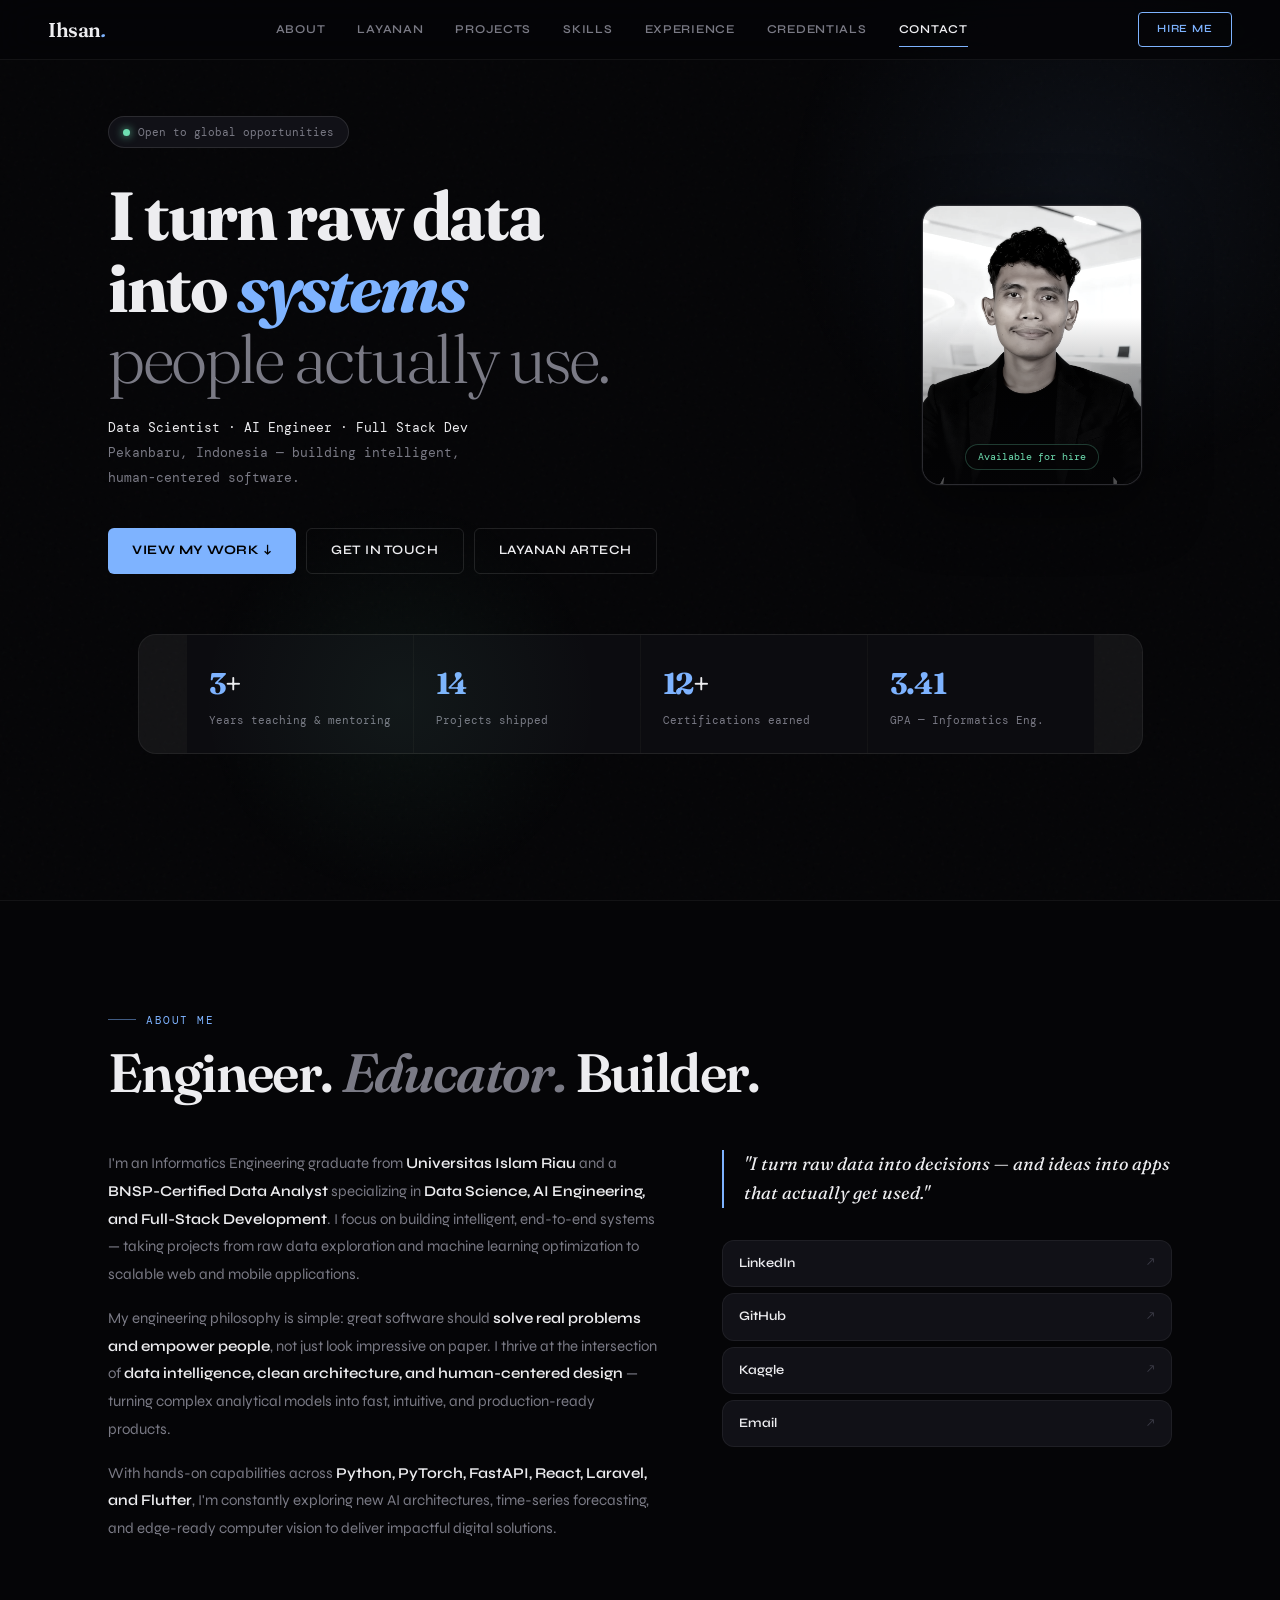
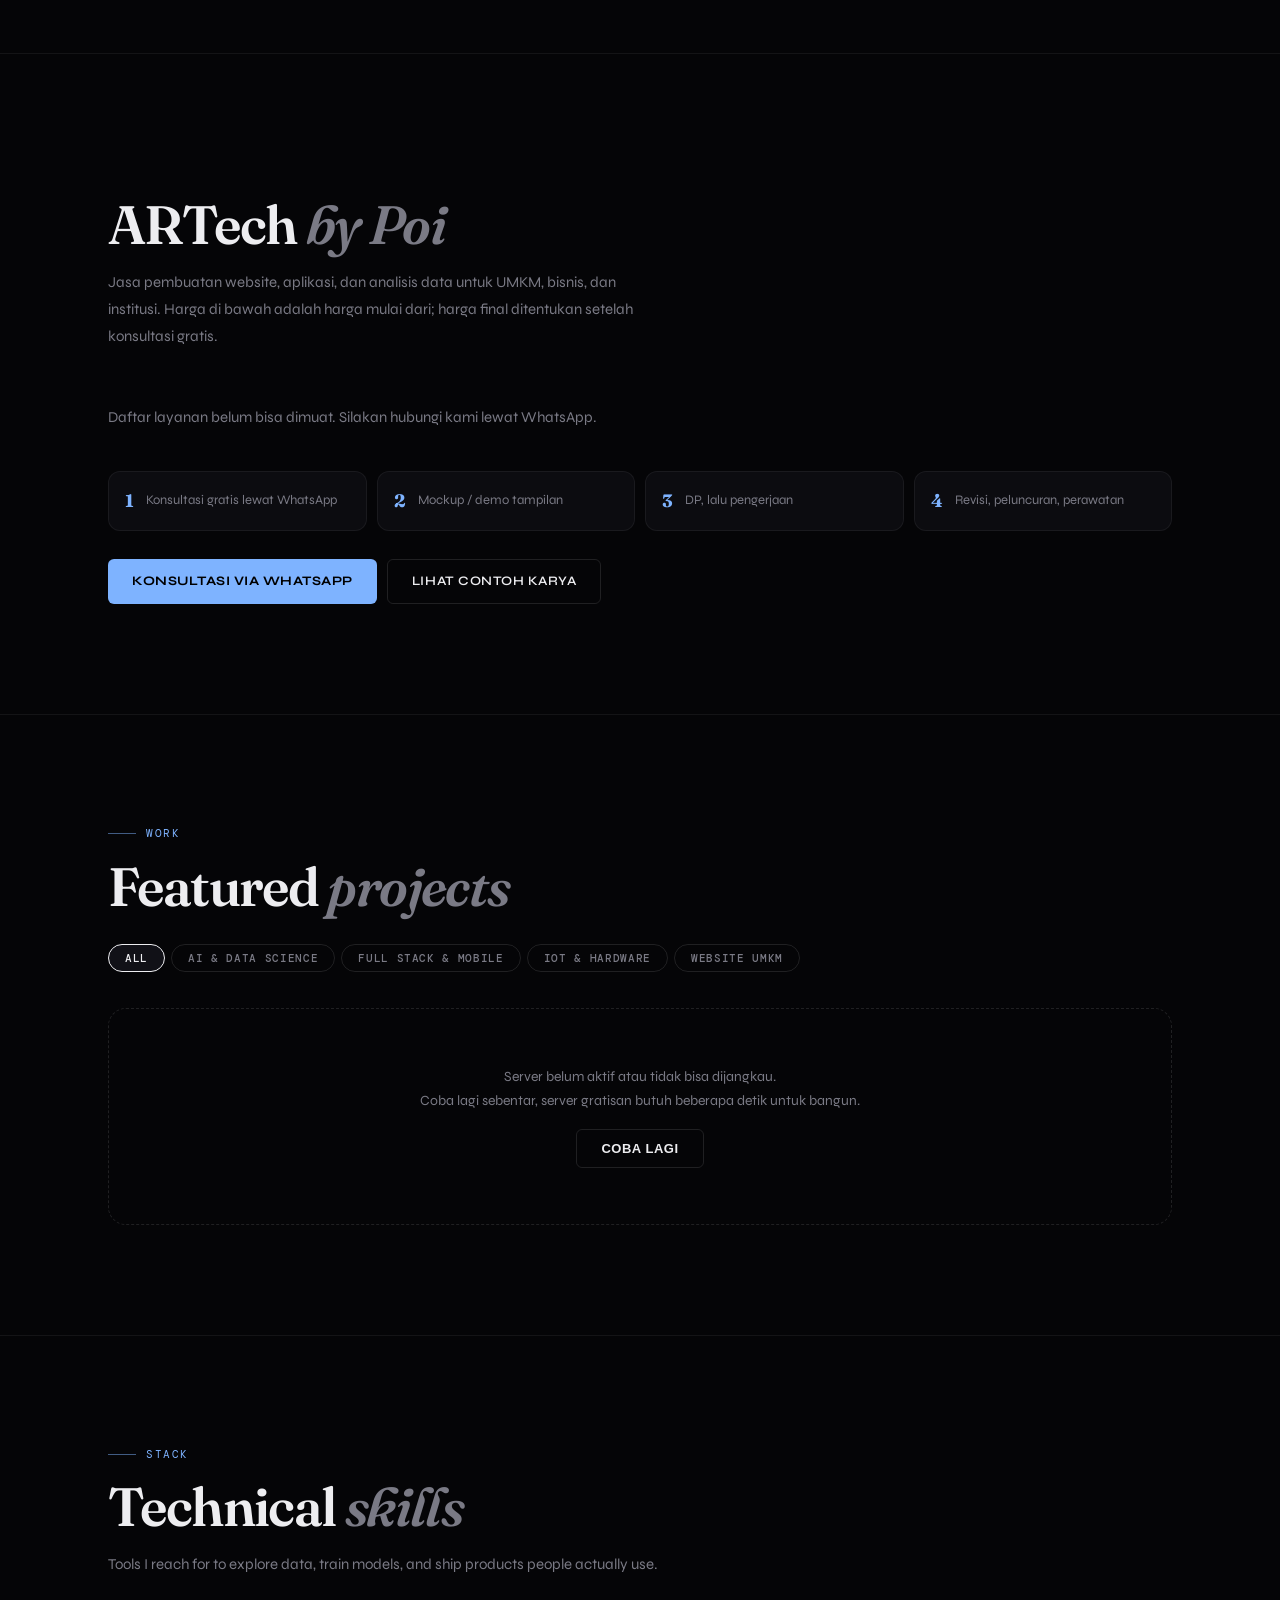
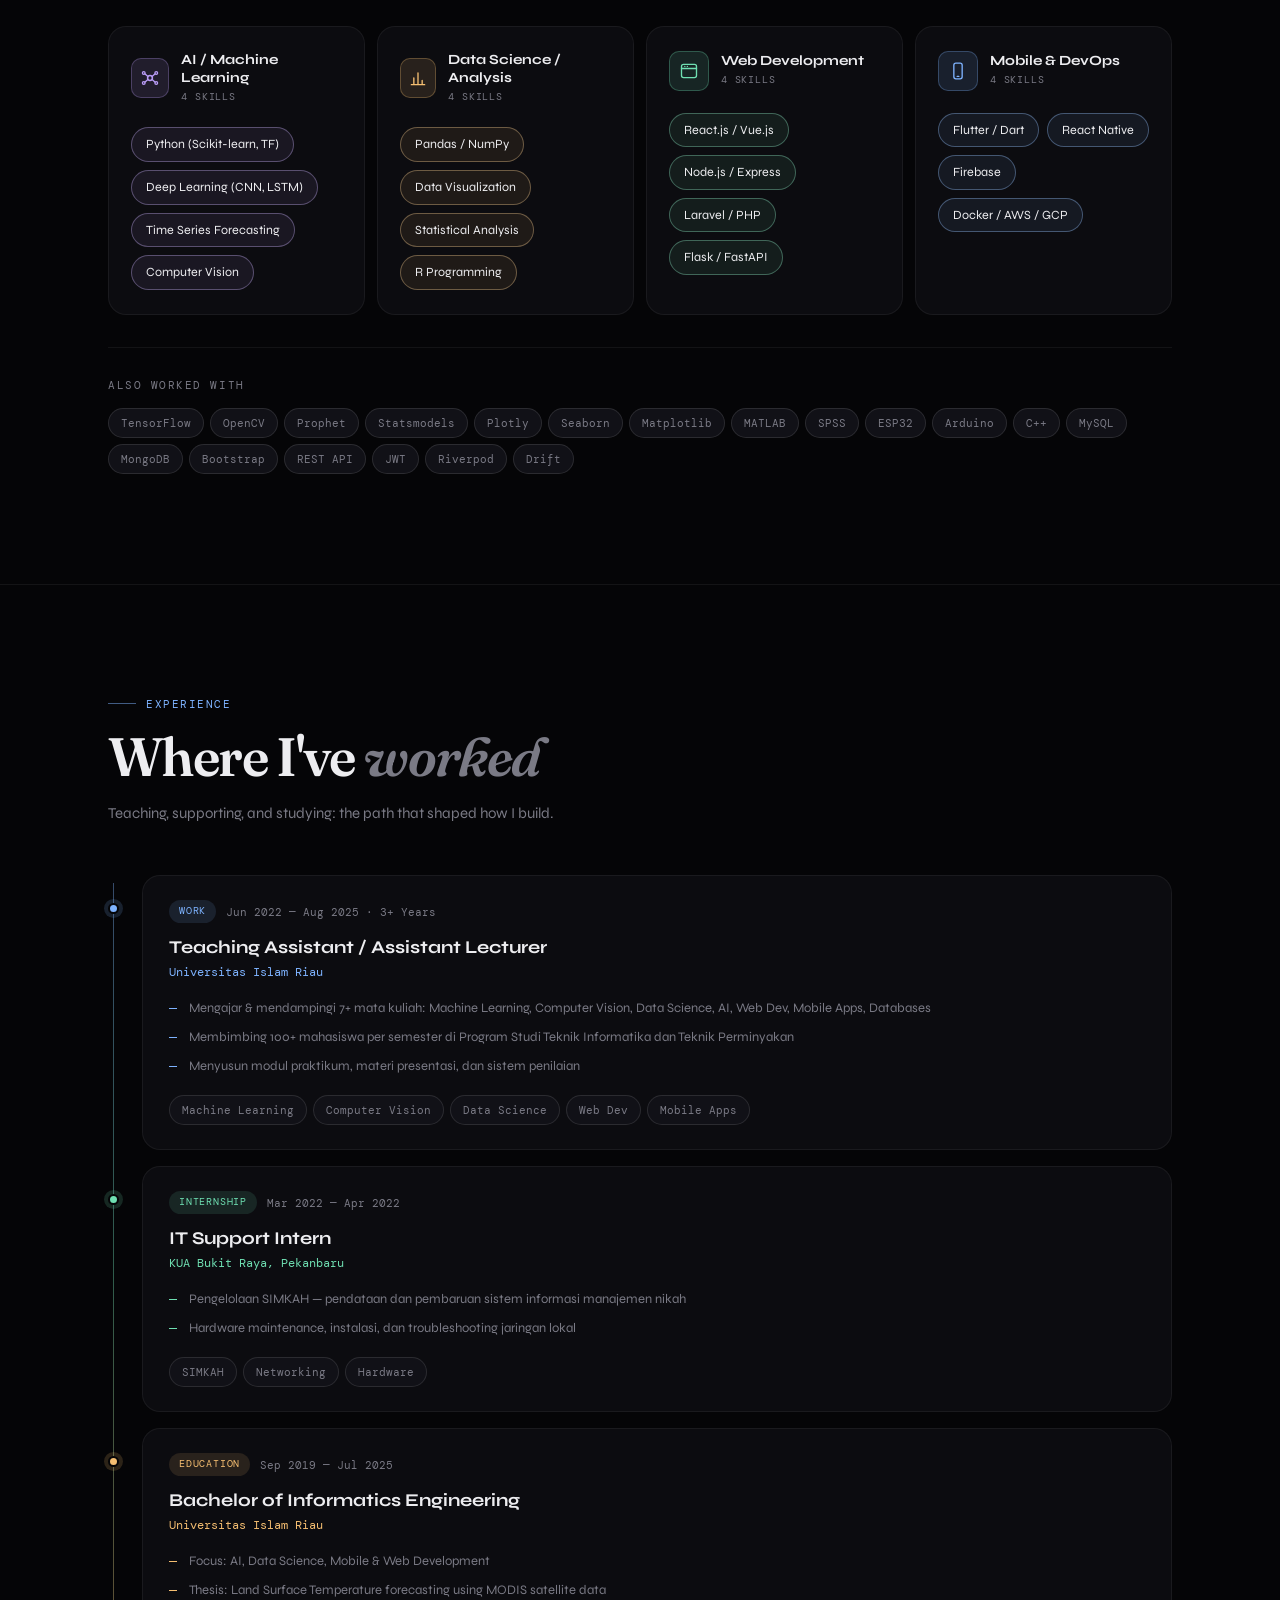
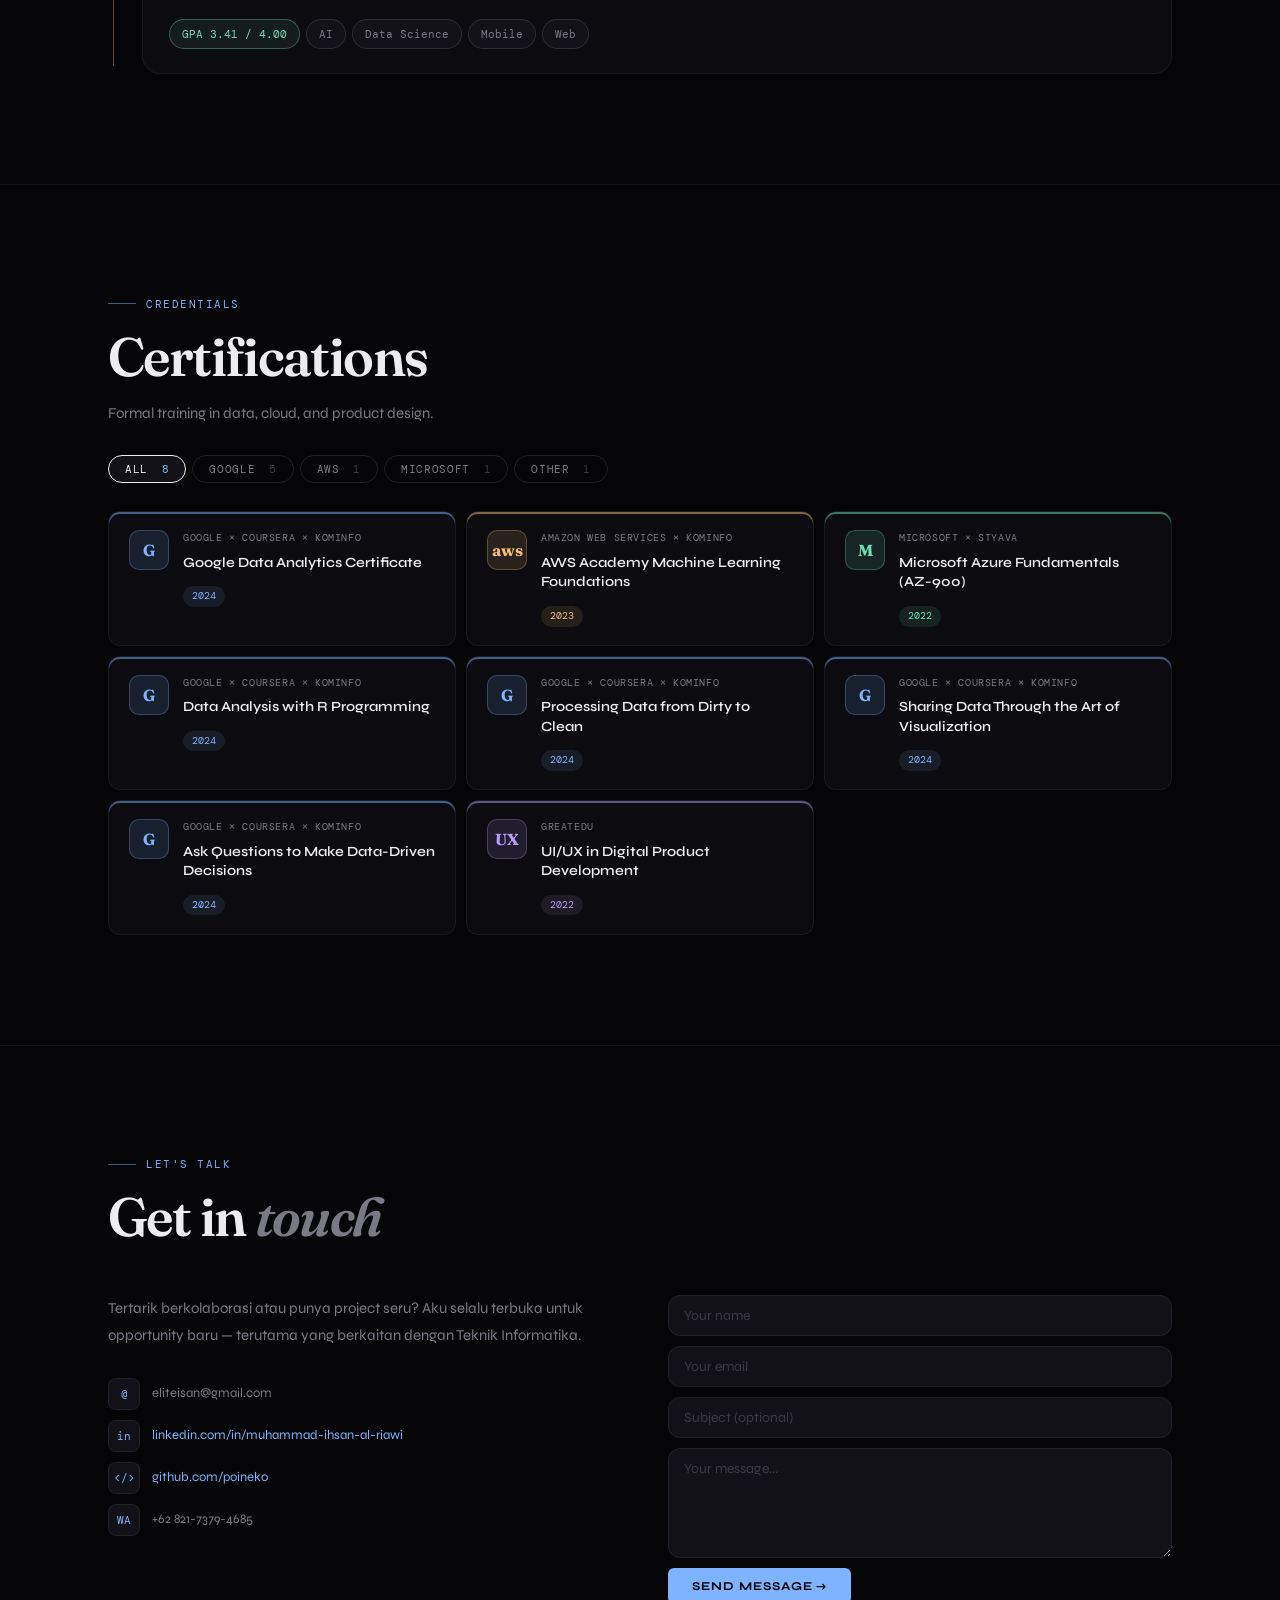
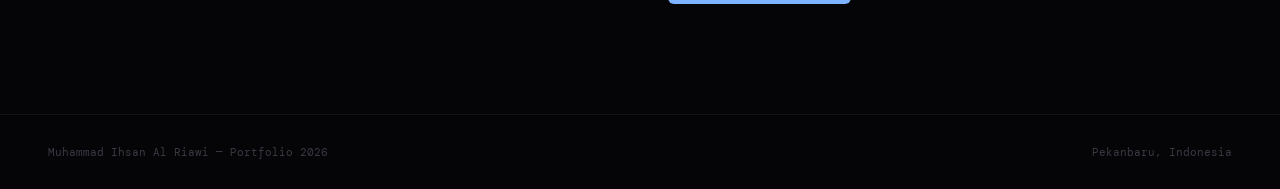
==== commit 0fa2fe16: "Update index.html, polish.css, dan kategori UMKM di projects.js" ====
--- a/index.html
+++ b/index.html
@@ -994,6 +994,7 @@
     </style>
     <link rel="stylesheet" href="css/dynamic.css" />
     <link rel="stylesheet" href="css/polish.css" />
+    <link rel="stylesheet" href="css/agency.css" />
     <script>
       document.documentElement.classList.add("js");
     </script>
@@ -1004,6 +1005,7 @@
       <span class="nav-logo">Ihsan<em>.</em></span>
       <div class="nav-links">
         <a href="#about">About</a>
+        <a href="#layanan">Layanan</a>
         <a href="#projects">Projects</a>
         <a href="#skills">Skills</a>
         <a href="#experience">Experience</a>
@@ -1040,6 +1042,7 @@
           <div class="hero-actions">
             <a href="#projects" class="btn-primary">View my work ↓</a>
             <a href="#contact" class="btn-ghost">Get in touch</a>
+            <a href="#layanan" class="btn-ghost">Layanan ARTech</a>
           </div>
         </div>
 
@@ -1133,6 +1136,37 @@
 
     <div class="sec-divider"></div>
 
+    <!-- LAYANAN ARTECH (dinamis dari API) -->
+    <section id="layanan">
+      <div class="label reveal">Layanan</div>
+      <h2 class="reveal">ARTech <em>by Poi</em></h2>
+      <p class="sec-sub reveal">
+        Jasa pembuatan website, aplikasi, dan analisis data untuk UMKM, bisnis,
+        dan institusi. Harga di bawah adalah harga mulai dari; harga final
+        ditentukan setelah konsultasi gratis.
+      </p>
+      <div id="serviceList" class="svc-wrap"></div>
+      <div class="svc-steps reveal">
+        <div><b>1</b><span>Konsultasi gratis lewat WhatsApp</span></div>
+        <div><b>2</b><span>Mockup / demo tampilan</span></div>
+        <div><b>3</b><span>DP, lalu pengerjaan</span></div>
+        <div><b>4</b><span>Revisi, peluncuran, perawatan</span></div>
+      </div>
+      <div class="svc-cta reveal">
+        <a
+          class="btn-primary"
+          id="waMain"
+          href="#"
+          target="_blank"
+          rel="noopener noreferrer"
+          >Konsultasi via WhatsApp</a
+        >
+        <a class="btn-ghost" href="#projects">Lihat contoh karya</a>
+      </div>
+    </section>
+
+    <div class="sec-divider"></div>
+
     <!-- PROJECTS (dinamis dari API) -->
     <section id="projects">
       <div class="label">Work</div>
@@ -1146,6 +1180,7 @@
           Full Stack &amp; Mobile
         </button>
         <button class="filter-btn" data-cat="iot">IoT &amp; Hardware</button>
+        <button class="filter-btn" data-cat="umkm">Website UMKM</button>
       </div>
       <div class="projects-grid" id="projectsGrid"></div>
     </section>
@@ -1743,5 +1778,6 @@
     <script src="js/projects.js" defer></script>
     <script src="js/contact.js" defer></script>
     <script src="js/content.js" defer></script>
+    <script src="js/services.js" defer></script>
   </body>
-</html>
+</html>
--- a/css/polish.css
+++ b/css/polish.css
@@ -200,4 +200,35 @@
   color: var(--amber);
   background: rgba(245, 190, 113, .10);
   border-color: rgba(245, 190, 113, .30);
+}
+
+/* Layanan */
+.svc-wrap { margin-top: 40px; display: grid; gap: 36px; }
+.svc-cat { font-family: 'DM Mono', monospace; font-size: 11px; letter-spacing: .14em; text-transform: uppercase; color: var(--muted); margin-bottom: 14px; }
+.svc-grid { display: grid; grid-template-columns: repeat(auto-fill, minmax(260px, 1fr)); gap: 12px; }
+.svc-card {
+  display: flex; flex-direction: column; gap: 10px; padding: 22px;
+  background: var(--bg2); border: 0.5px solid var(--border); border-radius: var(--rl);
+  box-shadow: inset 0 2px 0 color-mix(in srgb, var(--c) 50%, transparent);
+  transition: border-color .25s, transform .25s;
+}
+.svc-card:hover { transform: translateY(-3px); border-color: color-mix(in srgb, var(--c) 40%, transparent); }
+.svc-name { font-size: 15px; font-weight: 700; line-height: 1.35; }
+.svc-desc { font-size: 13px; color: var(--muted); line-height: 1.7; flex: 1; }
+.svc-price { font-family: 'Fraunces', serif; font-size: 22px; font-weight: 600; color: var(--c); }
+.svc-price small { display: block; font-family: 'DM Mono', monospace; font-size: 10px; font-weight: 400; letter-spacing: .08em; text-transform: uppercase; color: var(--muted); }
+.svc-btn { font-family: 'DM Mono', monospace; font-size: 11px; text-align: center; padding: 8px 12px; border: 0.5px solid var(--border2); border-radius: 6px; transition: all .18s; }
+.svc-btn:hover { border-color: var(--c); color: var(--c); }
+.svc-steps { display: grid; grid-template-columns: repeat(auto-fit, minmax(200px, 1fr)); gap: 10px; margin-top: 40px; }
+.svc-steps div { display: flex; align-items: center; gap: 12px; padding: 14px 16px; background: var(--bg2); border: 0.5px solid var(--border); border-radius: var(--r); font-size: 13px; color: var(--muted); }
+.svc-steps b { font-family: 'Fraunces', serif; font-size: 18px; color: var(--accent); }
+.svc-cta { display: flex; flex-wrap: wrap; gap: 10px; margin-top: 28px; }
+
+/* Kategori UMKM */
+.filter-btn[data-cat="umkm"].active { border-color: var(--green); color: var(--green); background: rgba(111,223,178,.08); }
+.thumb-umkm { background: rgba(111,223,178,.06); }
+.badge-umkm { background: rgba(111,223,178,.12); color: var(--green); }
+.project-card:has(.badge-umkm) .project-tag,
+#modalContent header:has(.badge-umkm) .project-tag {
+  color: var(--green); background: rgba(111,223,178,.10); border-color: rgba(111,223,178,.30);
 }
--- a/css/agency.css
+++ b/css/agency.css
@@ -0,0 +1,43 @@
+/* ── Layanan ARTech ── */
+.svc-wrap { margin-top: 40px; display: grid; gap: 36px; }
+.svc-cat {
+  font-family: "DM Mono", monospace; font-size: 11px; letter-spacing: 0.14em;
+  text-transform: uppercase; color: var(--muted); margin-bottom: 14px;
+}
+.svc-grid { display: grid; grid-template-columns: repeat(auto-fill, minmax(260px, 1fr)); gap: 12px; }
+.svc-card {
+  display: flex; flex-direction: column; gap: 10px; padding: 22px;
+  background: var(--bg2); border: 0.5px solid var(--border); border-radius: var(--rl);
+  box-shadow: inset 0 2px 0 color-mix(in srgb, var(--c) 50%, transparent);
+  transition: border-color 0.25s, transform 0.25s;
+}
+.svc-card:hover { transform: translateY(-3px); border-color: color-mix(in srgb, var(--c) 40%, transparent); }
+.svc-name { font-size: 15px; font-weight: 700; line-height: 1.35; }
+.svc-desc { font-size: 13px; color: var(--muted); line-height: 1.7; flex: 1; }
+.svc-price { font-family: "Fraunces", serif; font-size: 22px; font-weight: 600; color: var(--c); }
+.svc-price small {
+  display: block; font-family: "DM Mono", monospace; font-size: 10px; font-weight: 400;
+  letter-spacing: 0.08em; text-transform: uppercase; color: var(--muted);
+}
+.svc-btn {
+  font-family: "DM Mono", monospace; font-size: 11px; text-align: center;
+  padding: 8px 12px; border: 0.5px solid var(--border2); border-radius: 6px; transition: all 0.18s;
+}
+.svc-btn:hover { border-color: var(--c); color: var(--c); }
+.svc-steps { display: grid; grid-template-columns: repeat(auto-fit, minmax(200px, 1fr)); gap: 10px; margin-top: 40px; }
+.svc-steps div {
+  display: flex; align-items: center; gap: 12px; padding: 14px 16px;
+  background: var(--bg2); border: 0.5px solid var(--border); border-radius: var(--r);
+  font-size: 13px; color: var(--muted);
+}
+.svc-steps b { font-family: "Fraunces", serif; font-size: 18px; color: var(--accent); }
+.svc-cta { display: flex; flex-wrap: wrap; gap: 10px; margin-top: 28px; }
+
+/* ── Kategori Website UMKM ── */
+.filter-btn[data-cat="umkm"].active { border-color: var(--green); color: var(--green); background: rgba(111, 223, 178, 0.08); }
+.thumb-umkm { background: rgba(111, 223, 178, 0.06); }
+.badge-umkm { background: rgba(111, 223, 178, 0.12); color: var(--green); }
+.project-card:has(.badge-umkm) .project-tag,
+#modalContent header:has(.badge-umkm) .project-tag {
+  color: var(--green); background: rgba(111, 223, 178, 0.1); border-color: rgba(111, 223, 178, 0.3);
+}
